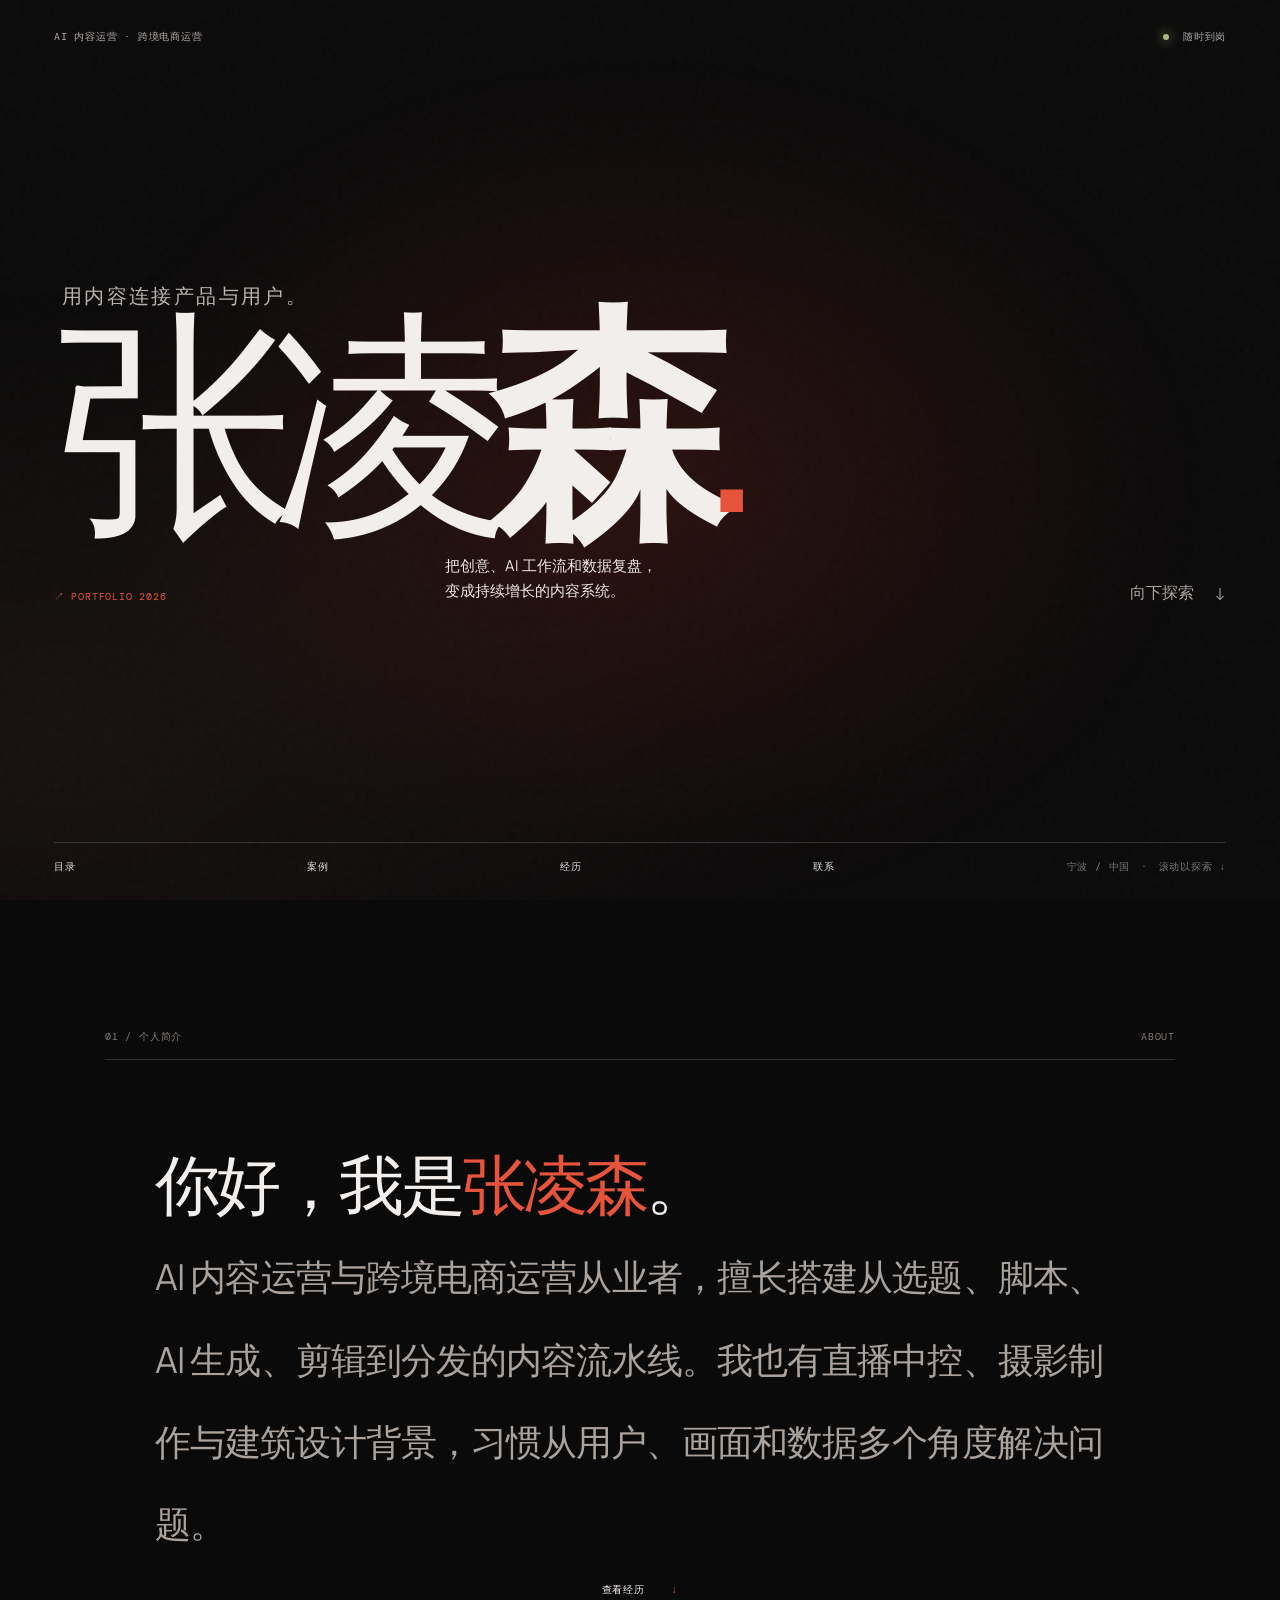
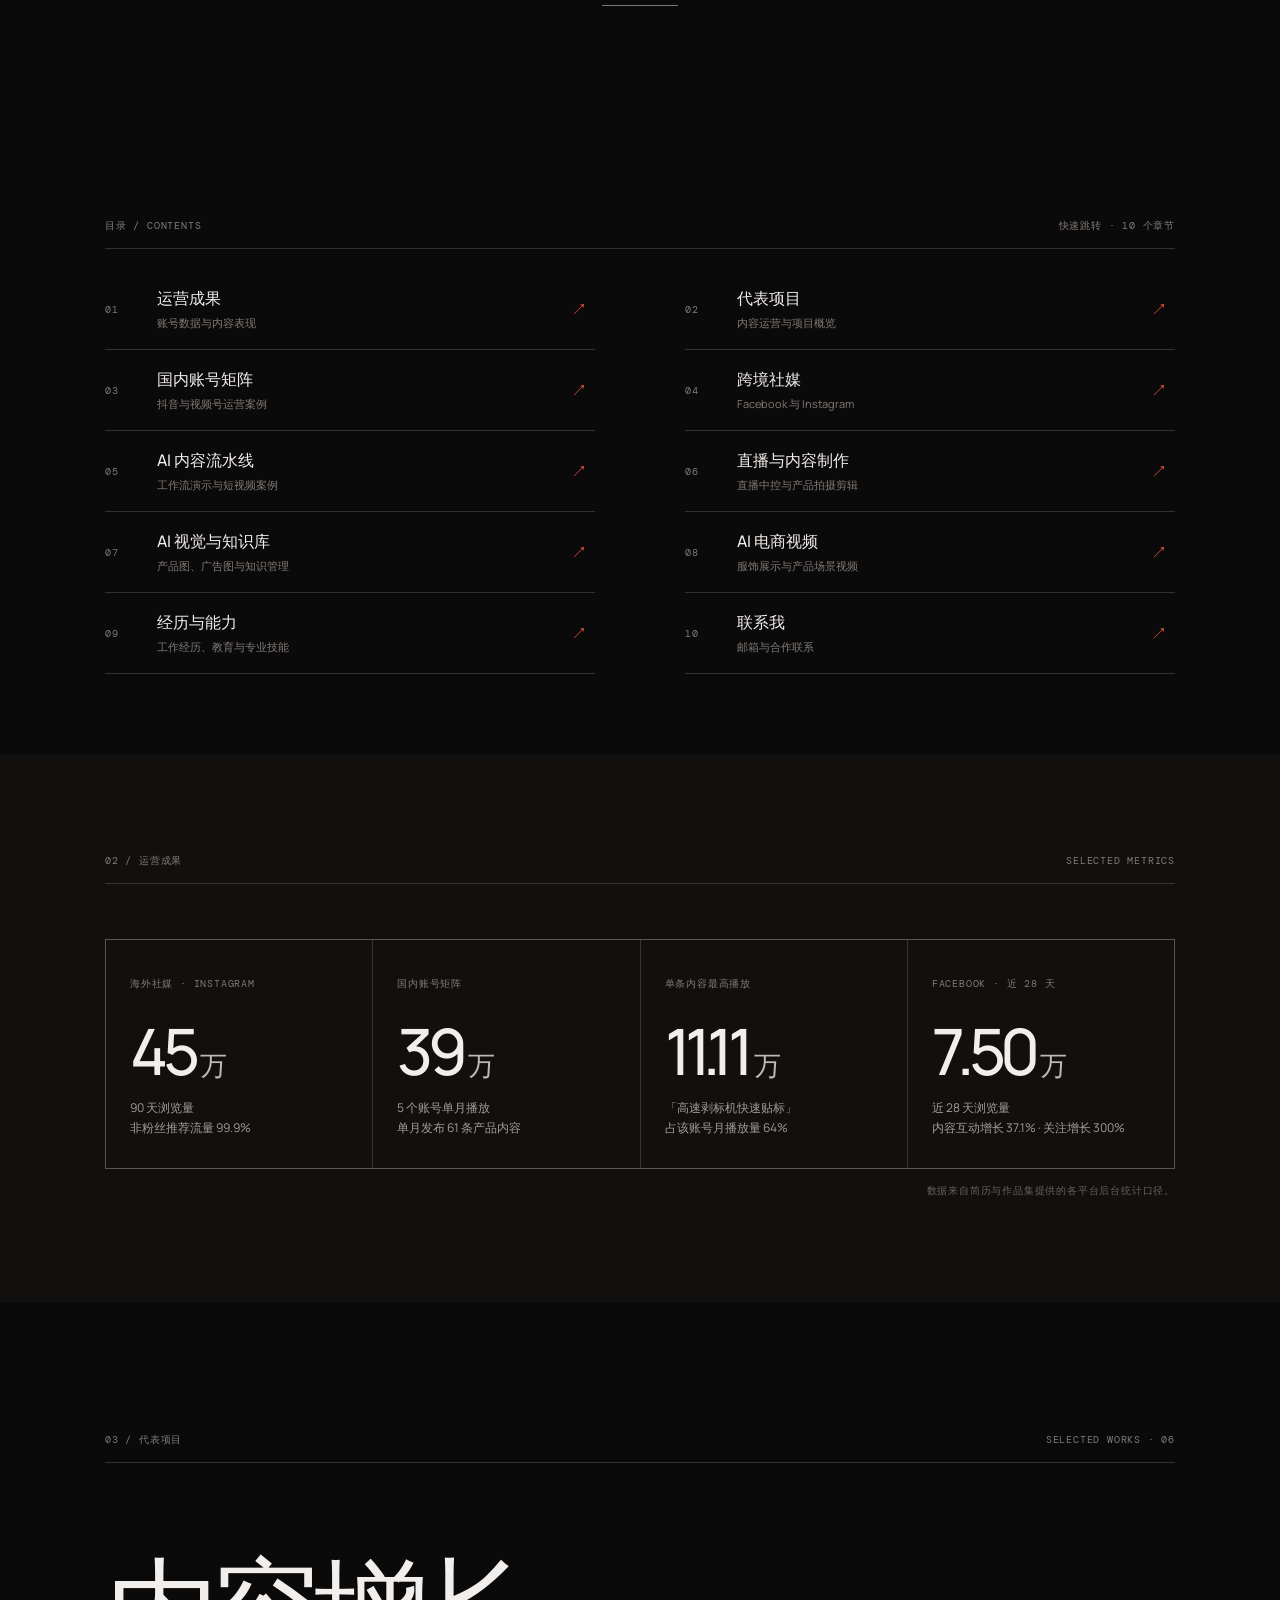
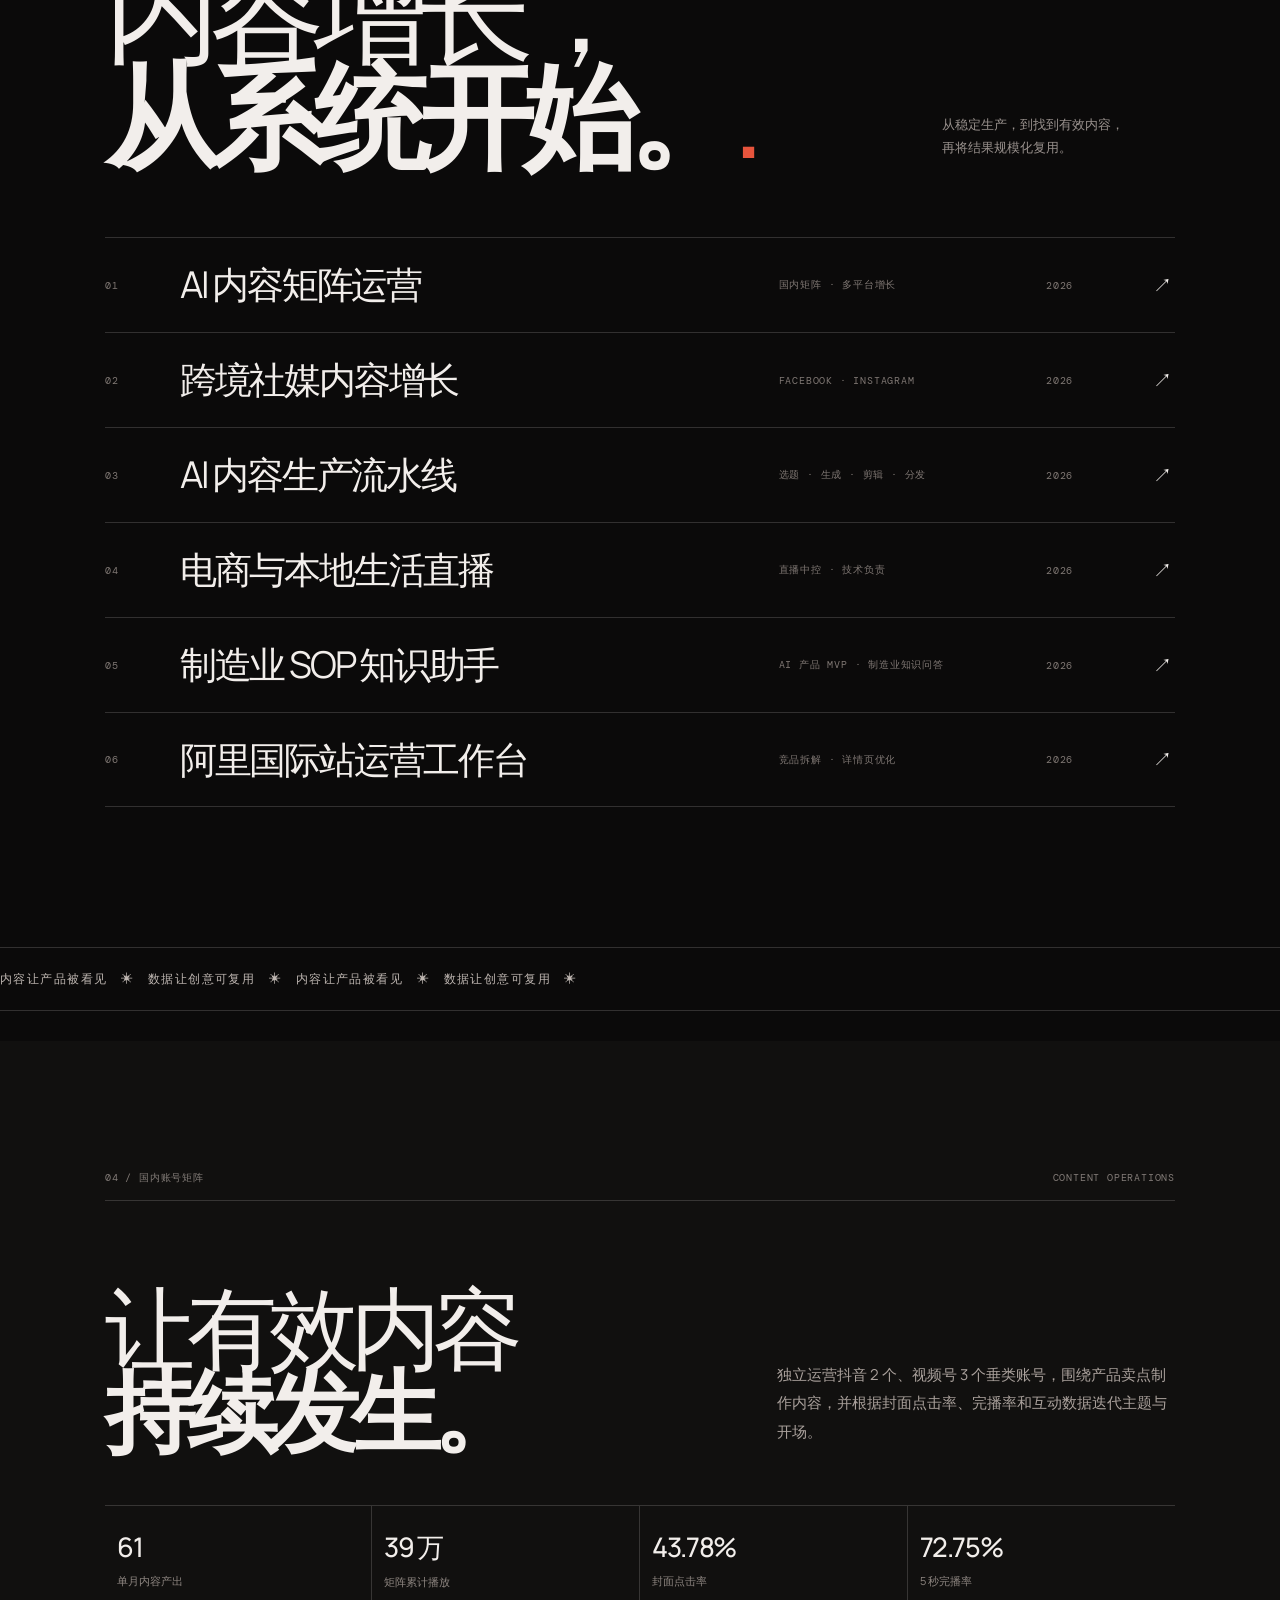
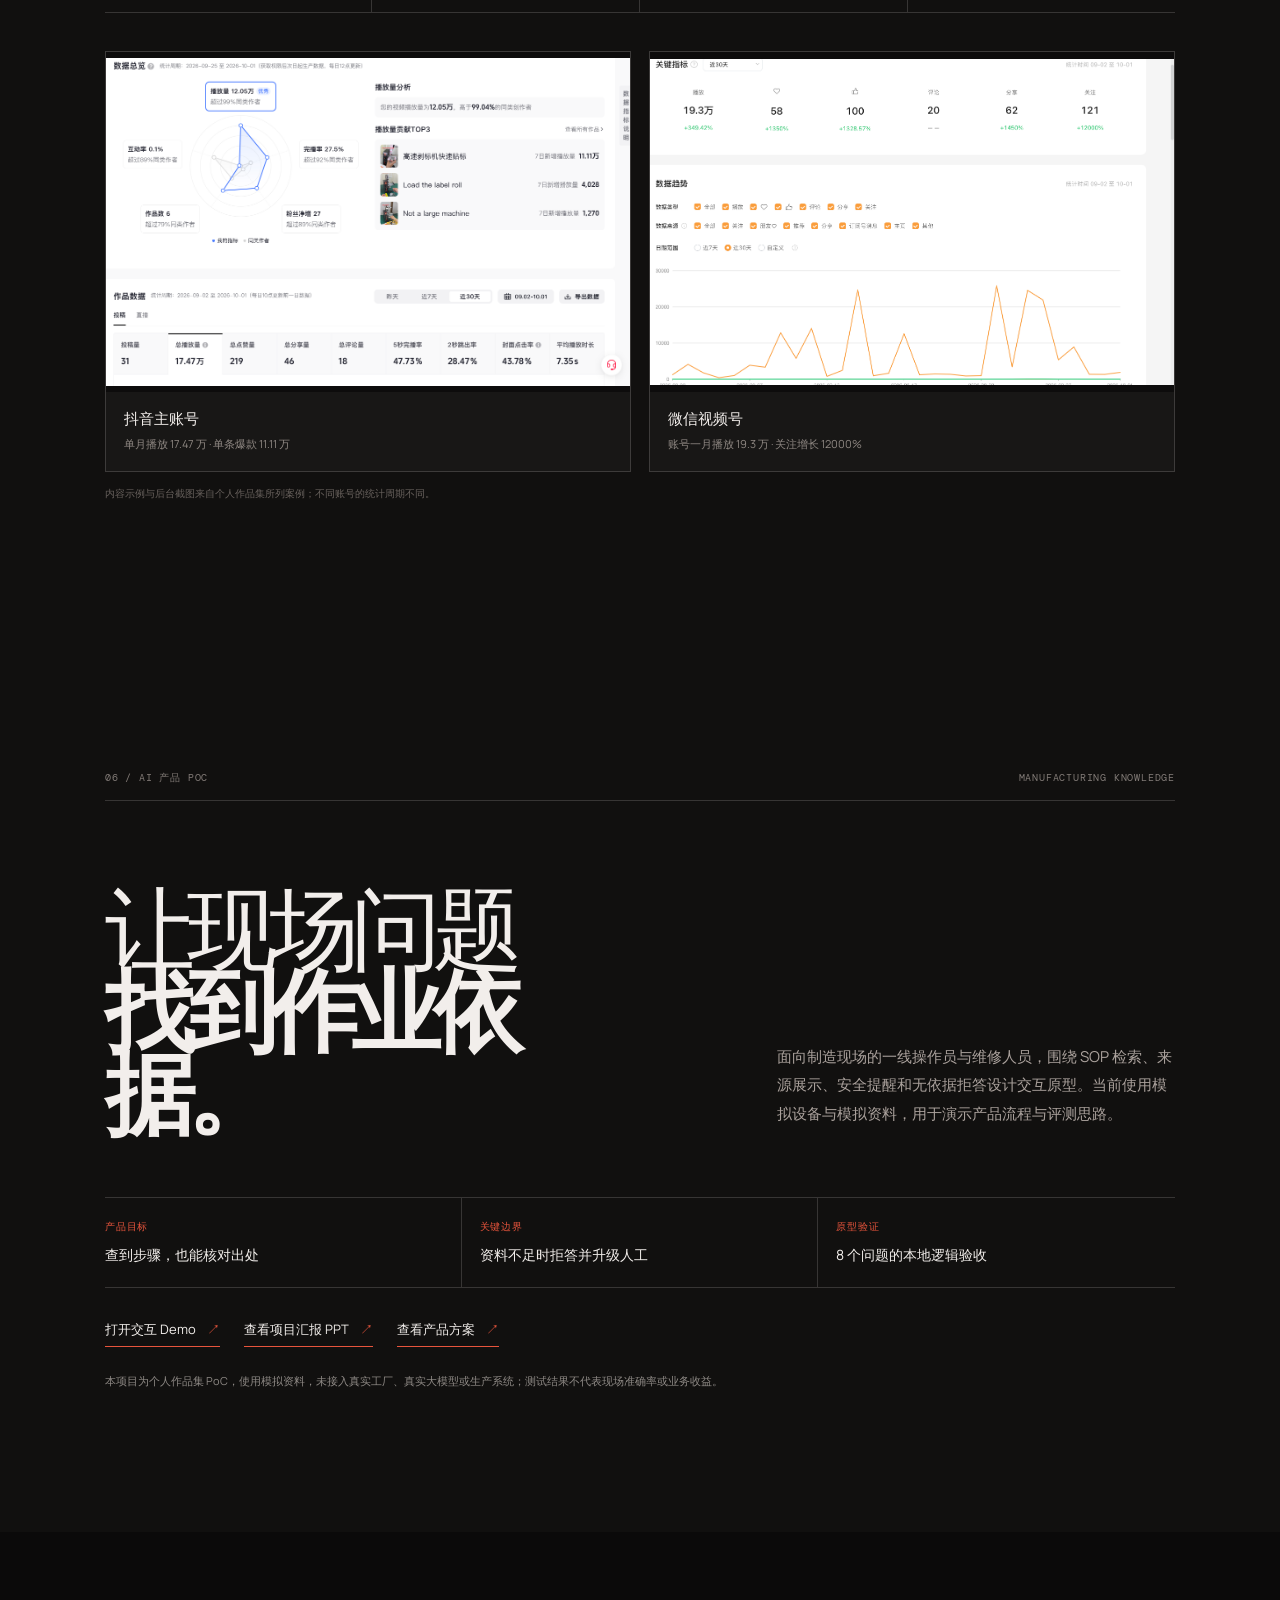
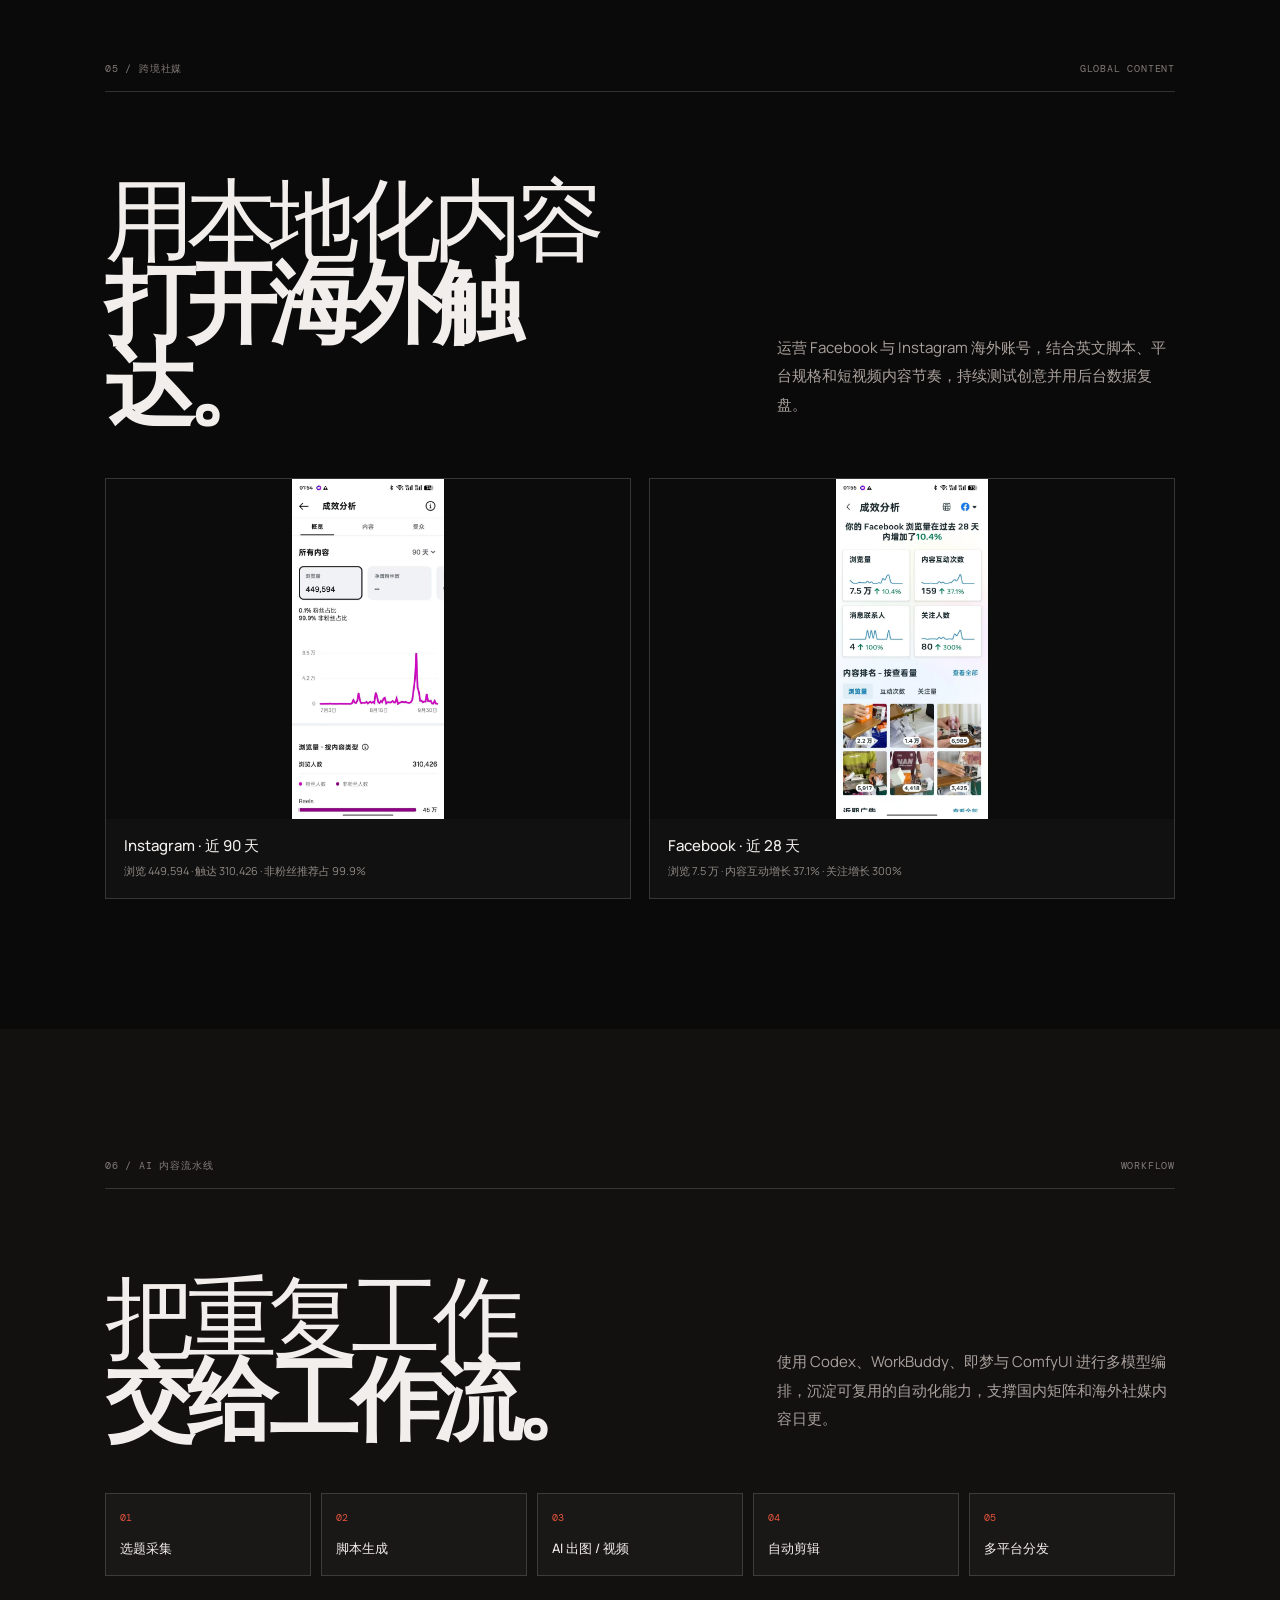
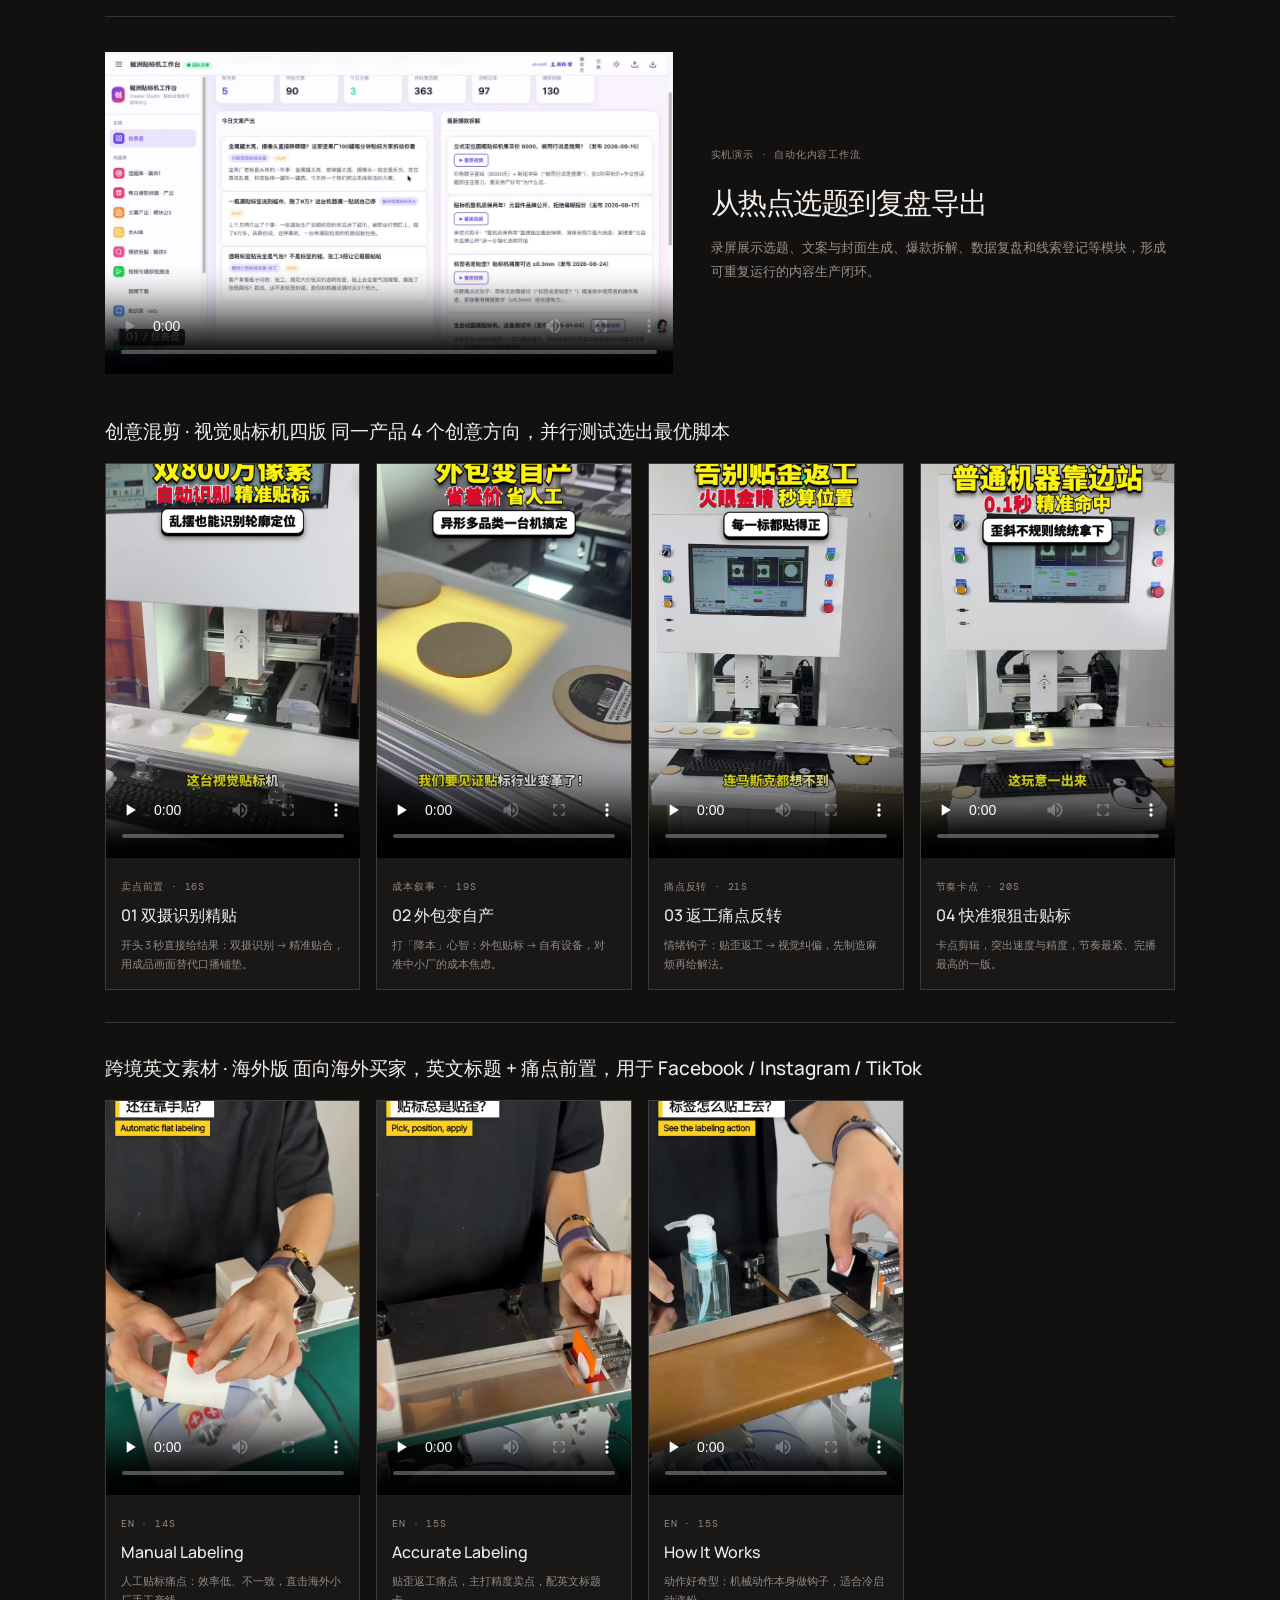
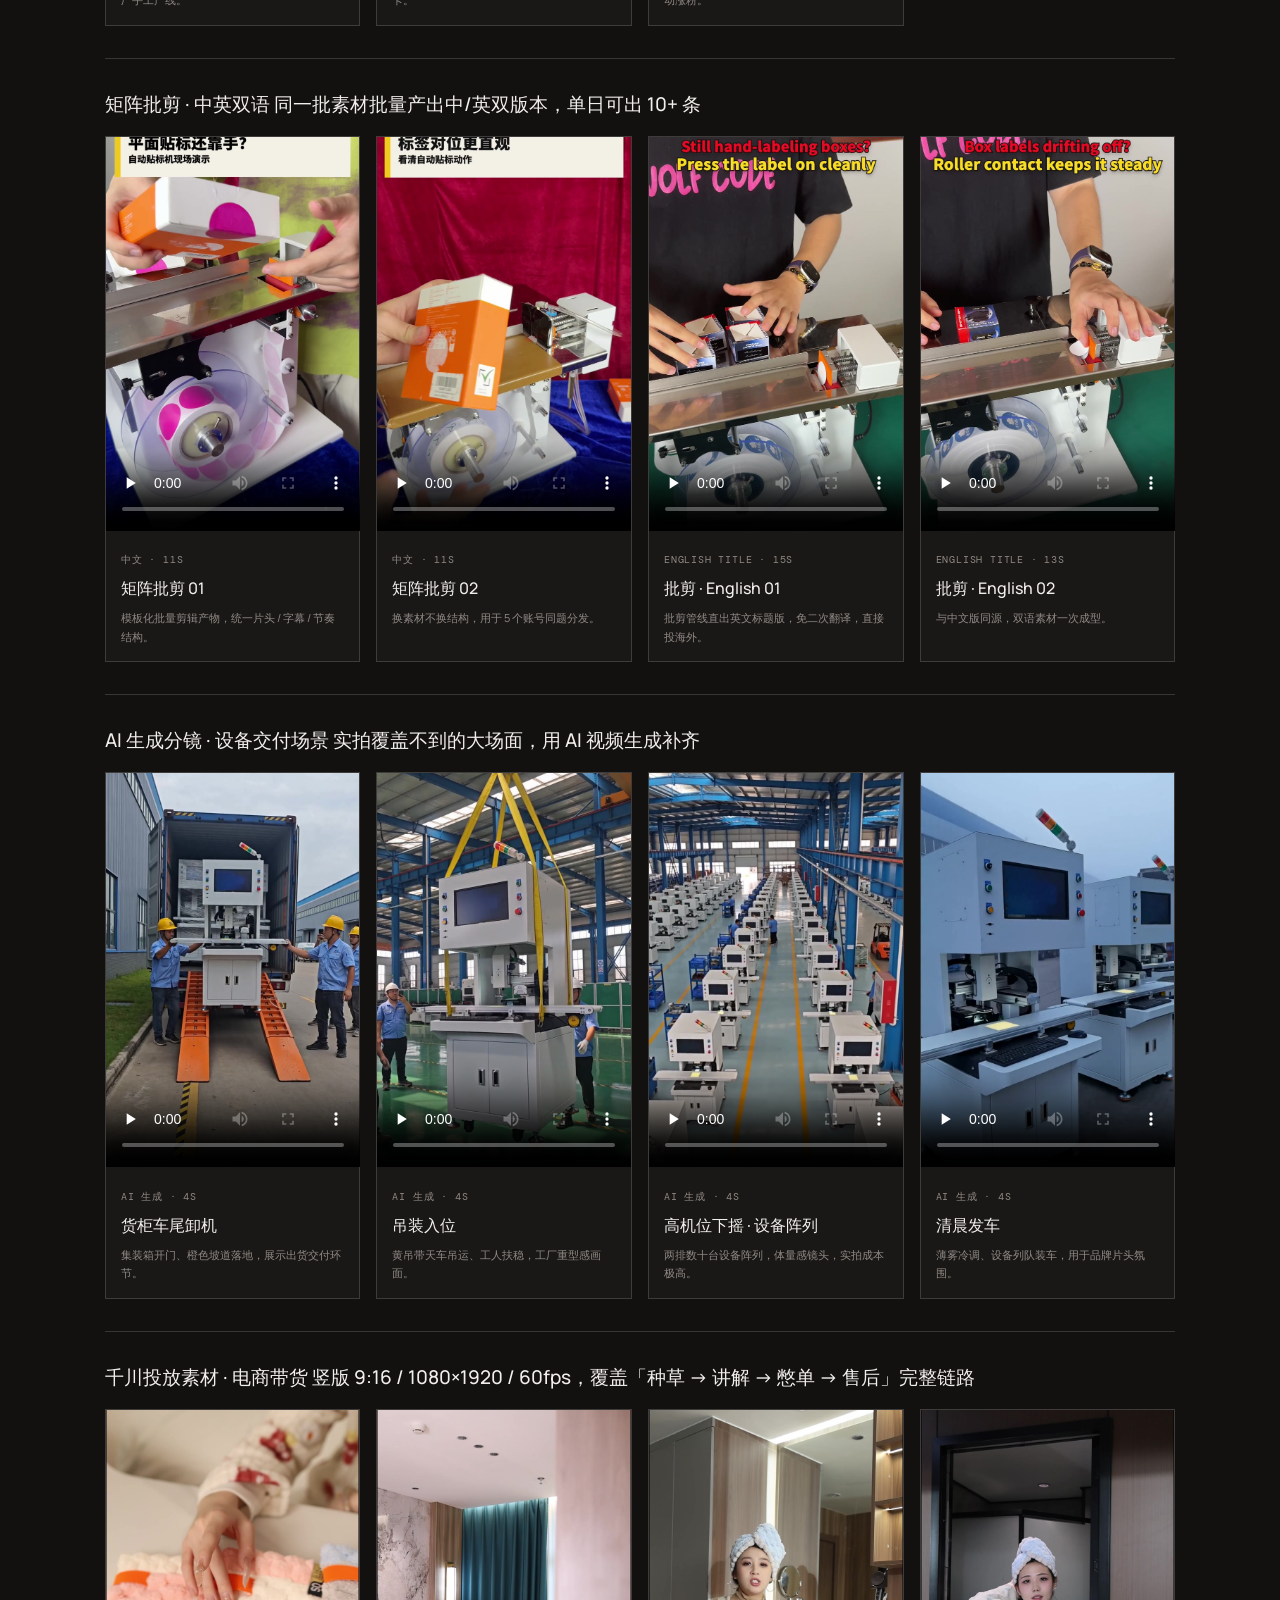
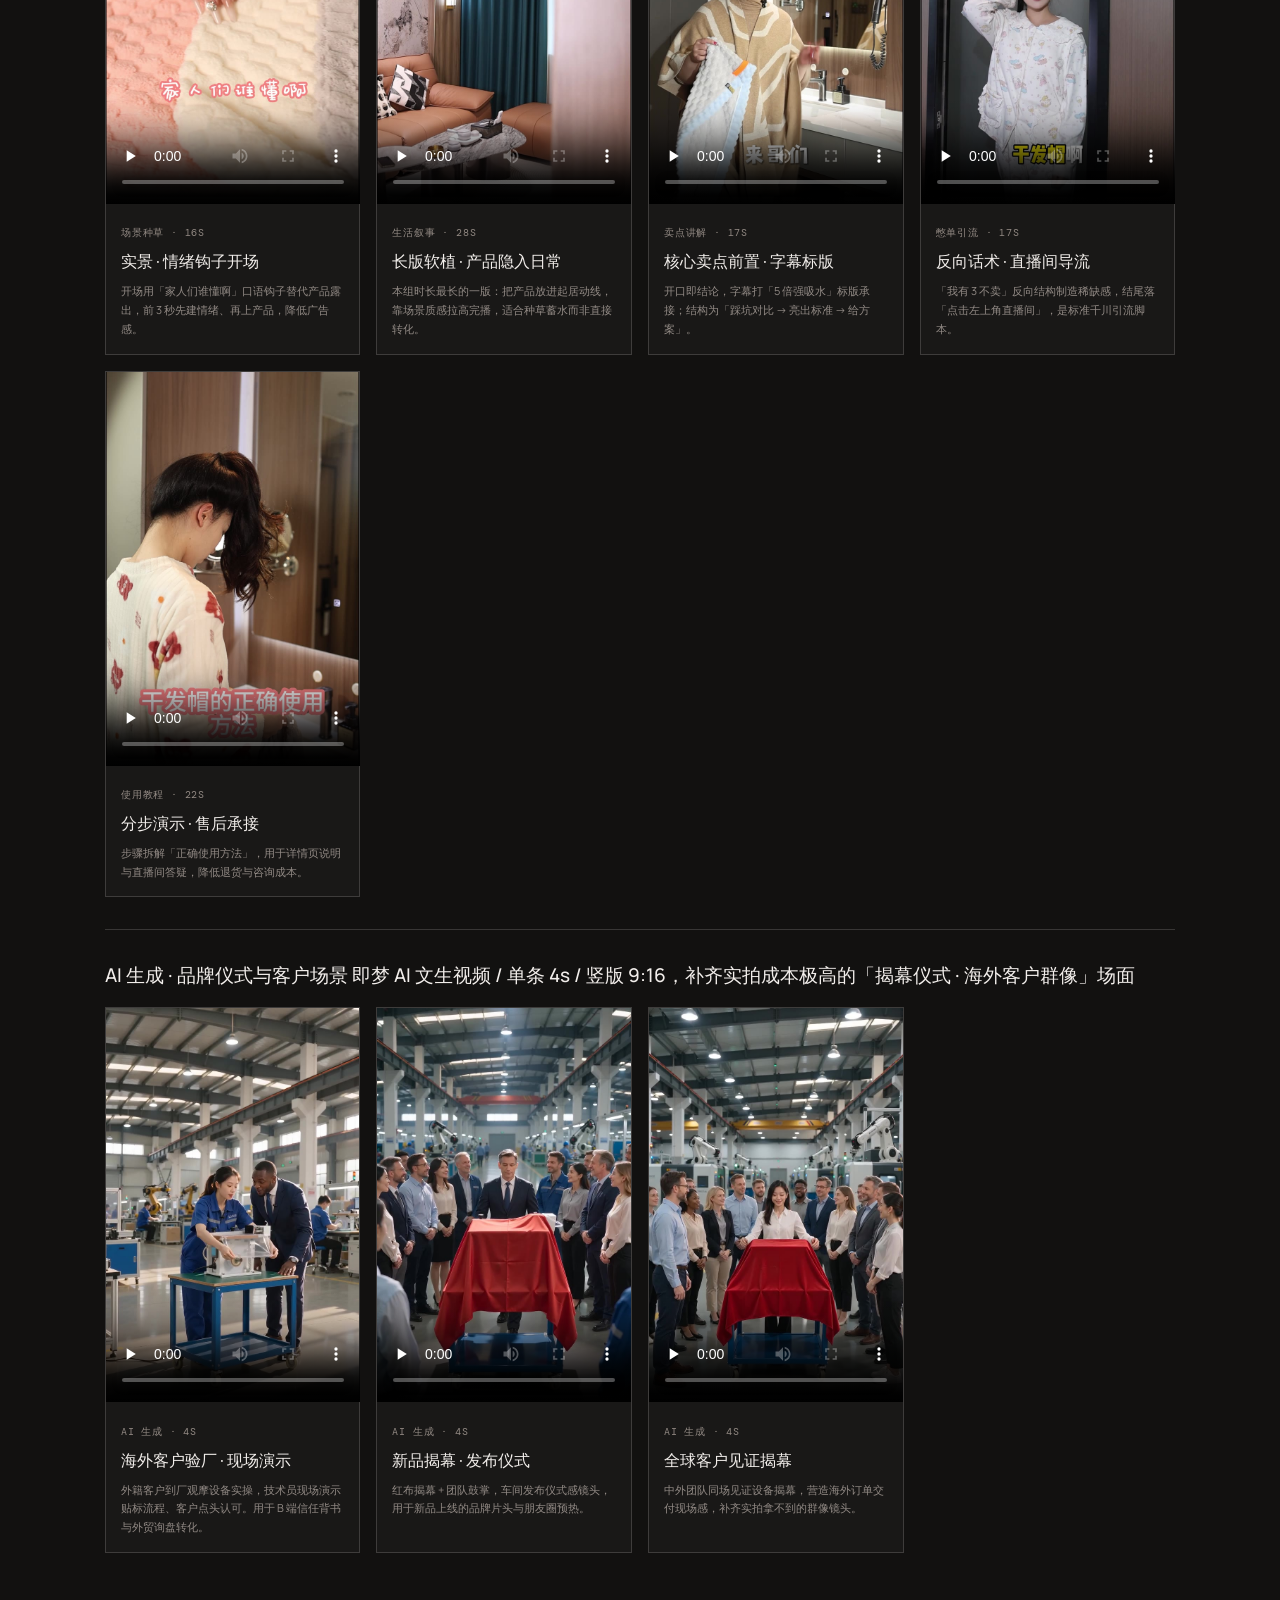
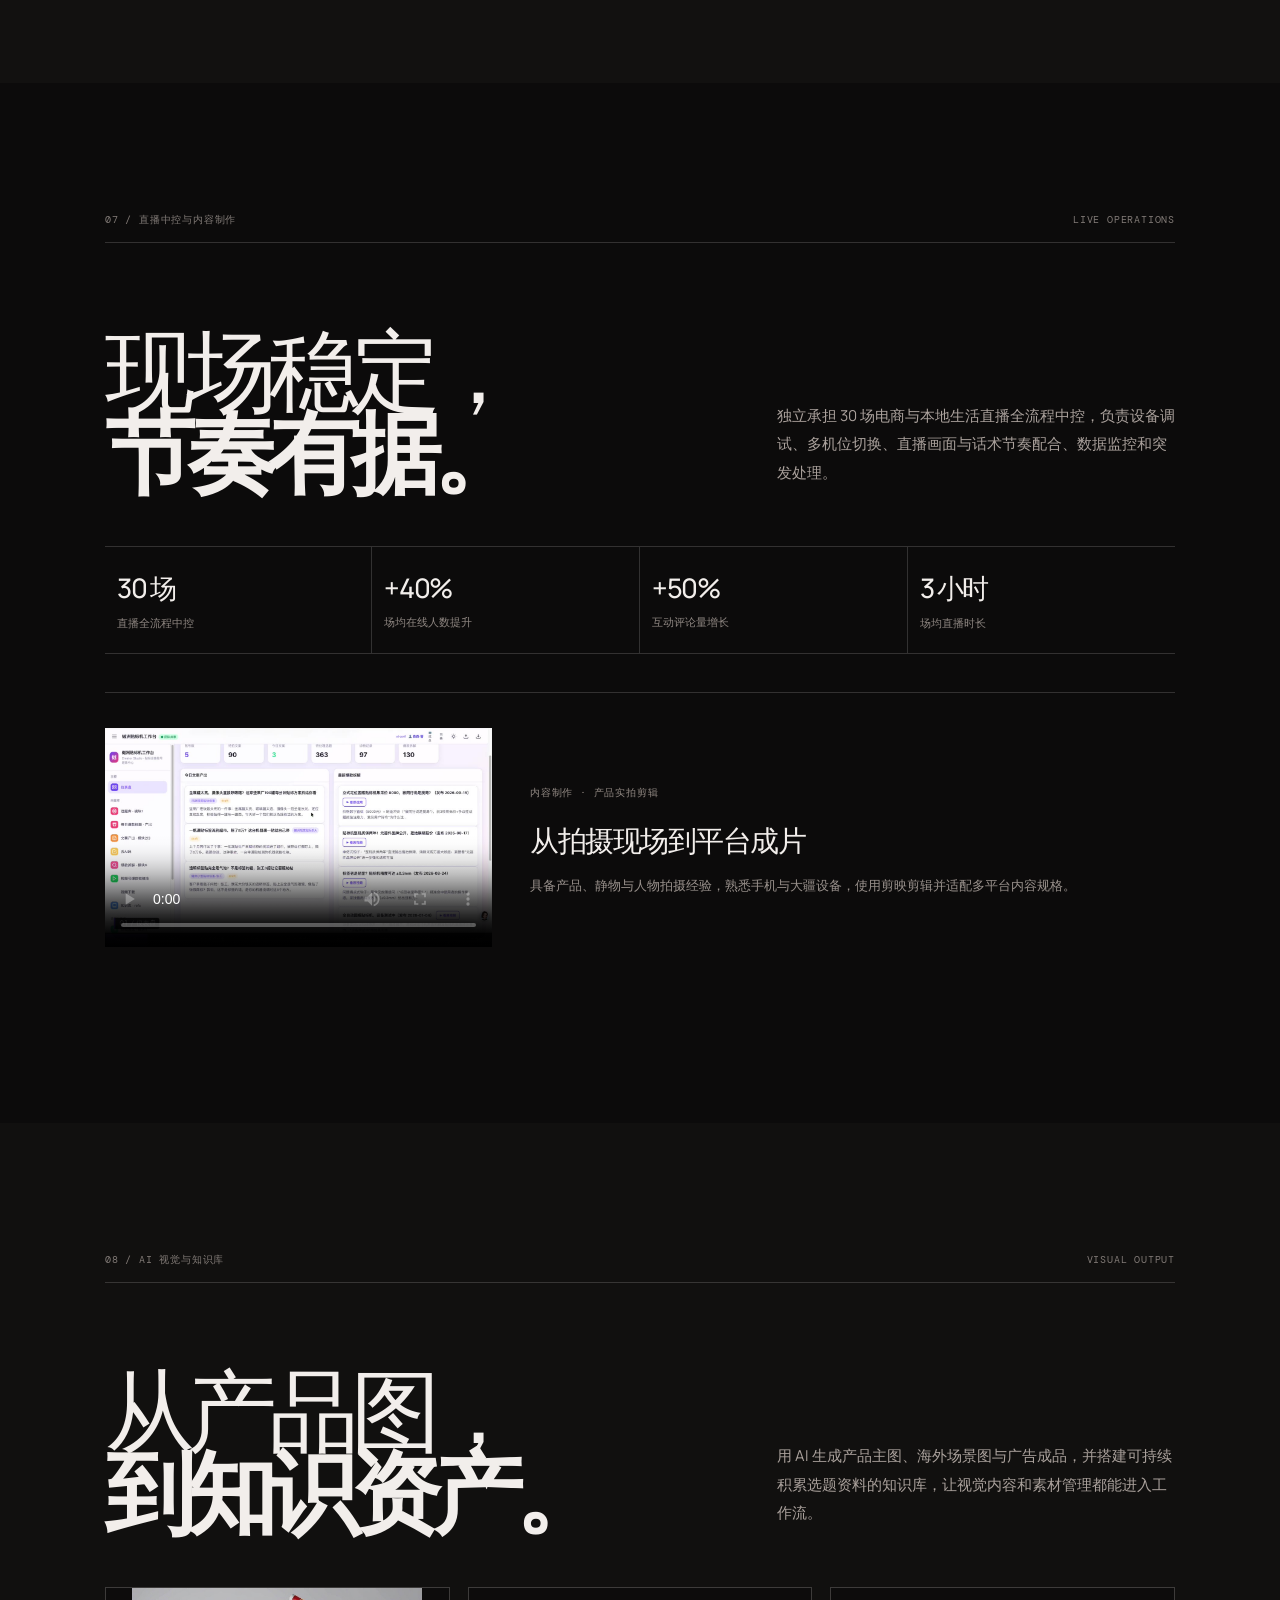
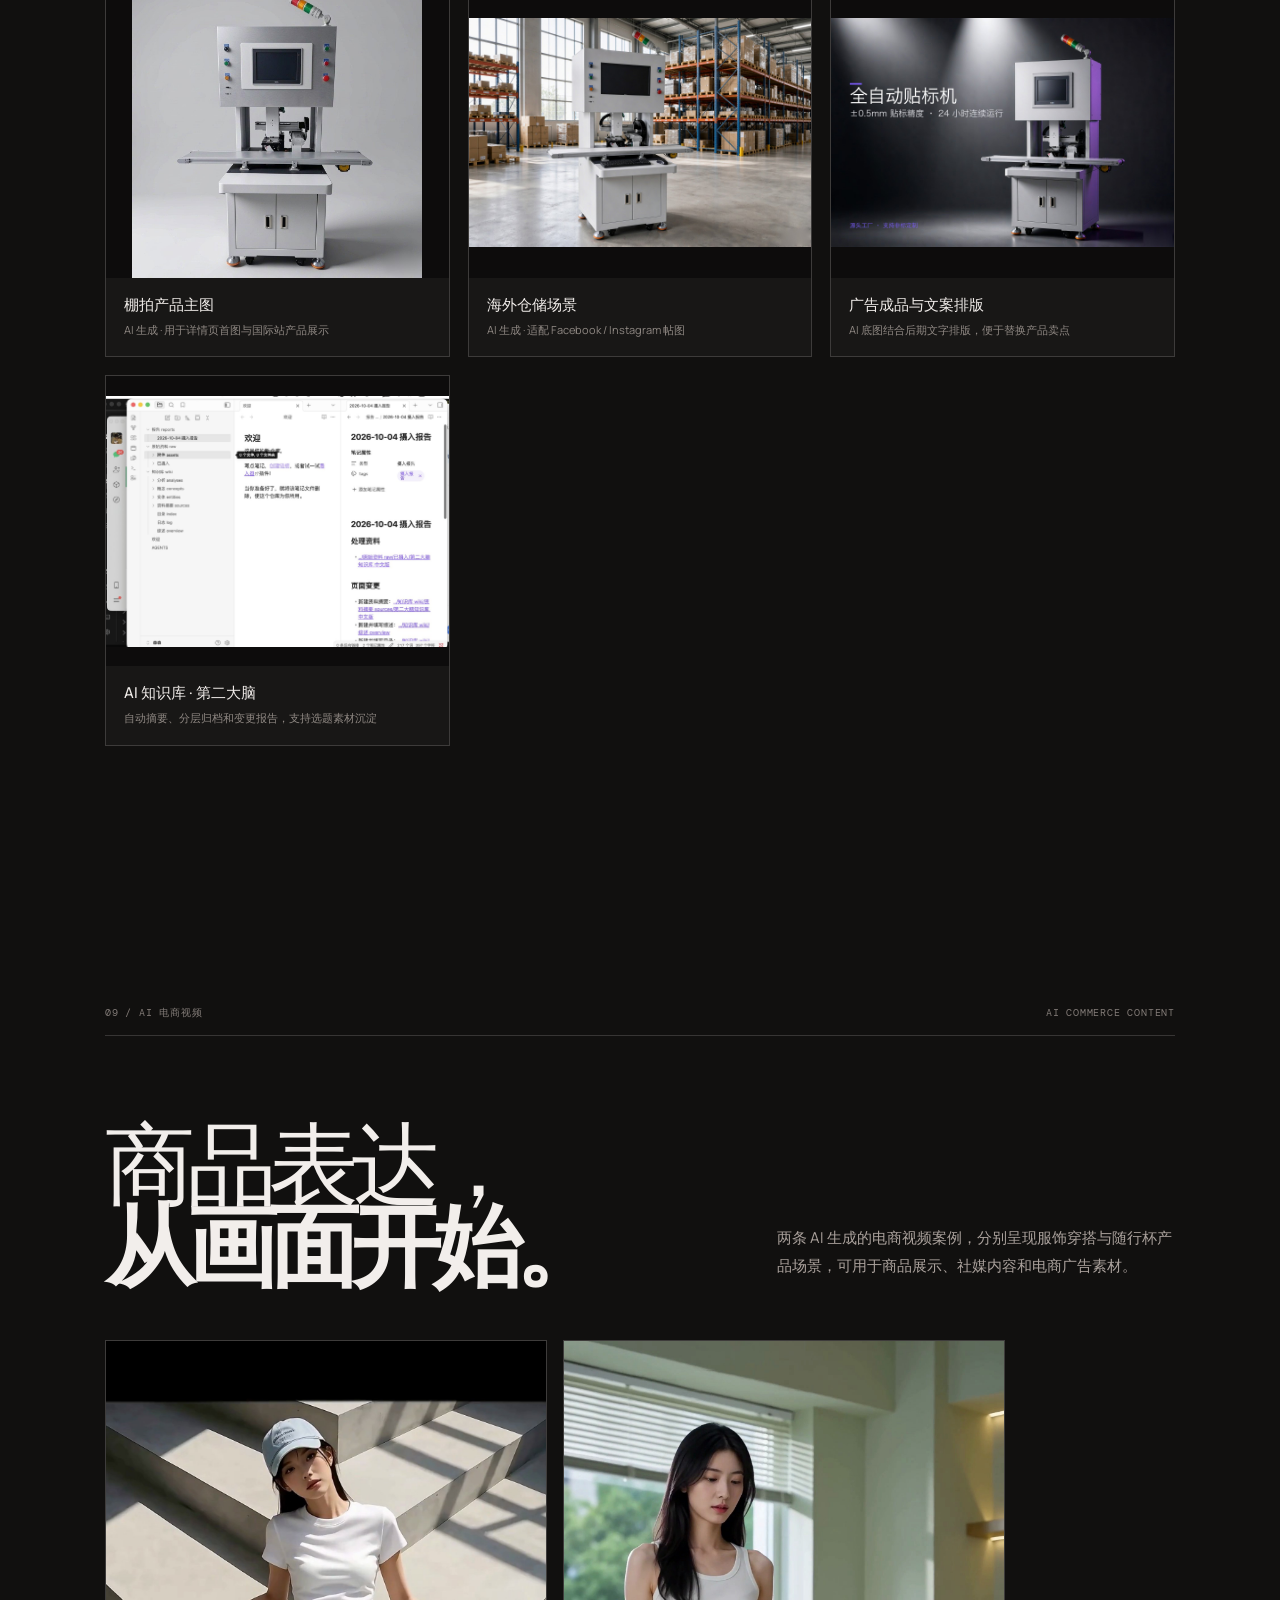
==== index.html @ 8396b456 "Add portfolio contents navigation" ====
<!doctype html>
<html lang="zh-CN">
<head>
  <meta charset="utf-8">
  <meta name="viewport" content="width=device-width, initial-scale=1">
  <meta name="theme-color" content="#0b0a0a">
  <title>张凌森 — AI 内容运营 / 跨境电商运营</title>
  <meta name="description" content="张凌森的个人作品集：AI 内容矩阵运营、跨境社媒增长、直播中控与内容自动化。">
  <script>document.documentElement.classList.add('js');</script>
  <link rel="preconnect" href="https://fonts.googleapis.com">
  <link rel="preconnect" href="https://fonts.gstatic.com" crossorigin>
  <link href="https://fonts.googleapis.com/css2?family=DM+Mono:wght@400;500&family=Manrope:wght@400;500;600;700;800&display=swap" rel="stylesheet">
  <link rel="stylesheet" href="style.css">
</head>
<body>
  <div class="loader" aria-hidden="true"><span>正在整理内容</span><b>00</b></div>
  <div class="cursor" aria-hidden="true"></div>
  <header class="hero" id="top">
    <div class="hero-glow"></div><div class="grain"></div>
    <div class="hero-top mono"><span>AI 内容运营 · 跨境电商运营</span><span class="availability"><i></i> 随时到岗</span></div>
    <div class="hero-center">
      <p class="eyebrow reveal">用内容连接产品与用户。</p>
      <h1 class="name reveal"><span>张凌</span><em>森</em><b>.</b></h1>
      <div class="hero-bottom reveal">
        <span class="version mono">↗ PORTFOLIO 2026</span>
        <p>把创意、AI 工作流和数据复盘，<br>变成持续增长的内容系统。</p>
        <a class="scroll-cue" href="#intro"><span>向下探索</span><b>↓</b></a>
      </div>
    </div>
    <nav class="dock mono"><a href="#contents">目录</a><a href="#projects">案例</a><a href="#about">经历</a><a href="#contact">联系</a><span class="dock-right">宁波 / 中国　·　滚动以探索 ↓</span></nav>
  </header>

  <main>
    <section class="intro section-pad" id="intro">
      <div class="section-label mono"><span>01 / 个人简介</span><span>ABOUT</span></div>
      <div class="intro-copy reveal"><p>你好，我是<span class="accent">张凌森</span>。</p><p>AI 内容运营与跨境电商运营从业者，擅长搭建从选题、脚本、AI 生成、剪辑到分发的内容流水线。我也有直播中控、摄影制作与建筑设计背景，习惯从用户、画面和数据多个角度解决问题。</p></div>
      <a class="text-link mono" href="#about">查看经历 <span>↓</span></a>
    </section>

    <nav class="contents section-pad" id="contents" aria-label="作品集目录">
      <div class="section-label mono"><span>目录 / CONTENTS</span><span>快速跳转 · 10 个章节</span></div>
      <div class="contents-grid">
        <a class="contents-item" href="#results"><span class="mono">01</span><strong>运营成果</strong><small>账号数据与内容表现</small><b>↗</b></a>
        <a class="contents-item" href="#projects"><span class="mono">02</span><strong>代表项目</strong><small>内容运营与项目概览</small><b>↗</b></a>
        <a class="contents-item" href="#matrix"><span class="mono">03</span><strong>国内账号矩阵</strong><small>抖音与视频号运营案例</small><b>↗</b></a>
        <a class="contents-item" href="#global"><span class="mono">04</span><strong>跨境社媒</strong><small>Facebook 与 Instagram</small><b>↗</b></a>
        <a class="contents-item" href="#pipeline"><span class="mono">05</span><strong>AI 内容流水线</strong><small>工作流演示与短视频案例</small><b>↗</b></a>
        <a class="contents-item" href="#live"><span class="mono">06</span><strong>直播与内容制作</strong><small>直播中控与产品拍摄剪辑</small><b>↗</b></a>
        <a class="contents-item" href="#visuals"><span class="mono">07</span><strong>AI 视觉与知识库</strong><small>产品图、广告图与知识管理</small><b>↗</b></a>
        <a class="contents-item" href="#ecommerce"><span class="mono">08</span><strong>AI 电商视频</strong><small>服饰展示与产品场景视频</small><b>↗</b></a>
        <a class="contents-item" href="#about"><span class="mono">09</span><strong>经历与能力</strong><small>工作经历、教育与专业技能</small><b>↗</b></a>
        <a class="contents-item" href="#contact"><span class="mono">10</span><strong>联系我</strong><small>邮箱与合作联系</small><b>↗</b></a>
      </div>
    </nav>

    <section class="numbers section-pad" id="results">
      <div class="section-label mono"><span>02 / 运营成果</span><span>SELECTED METRICS</span></div>
      <div class="stat-grid">
        <article class="stat reveal"><span class="mono">海外社媒 · Instagram</span><strong data-count="45">45<small>万</small></strong><p>90 天浏览量<br>非粉丝推荐流量 99.9%</p></article>
        <article class="stat reveal"><span class="mono">国内账号矩阵</span><strong data-count="39">39<small>万</small></strong><p>5 个账号单月播放<br>单月发布 61 条产品内容</p></article>
        <article class="stat reveal"><span class="mono">单条内容最高播放</span><strong data-count="11.11">11.11<small>万</small></strong><p>「高速剥标机快速贴标」<br>占该账号月播放量 64%</p></article>
        <article class="stat reveal"><span class="mono">Facebook · 近 28 天</span><strong data-count="7.5">7.5<small>万</small></strong><p>近 28 天浏览量<br>内容互动增长 37.1% · 关注增长 300%</p></article>
      </div>
      <p class="source-note mono">数据来自简历与作品集提供的各平台后台统计口径。</p>
    </section>

    <section class="projects section-pad" id="projects">
      <div class="section-label mono"><span>03 / 代表项目</span><span>SELECTED WORKS · 06</span></div>
      <div class="project-heading"><h2 class="reveal">内容增长，<br><em>从系统开始。</em><span class="accent">.</span></h2><p>从稳定生产，到找到有效内容，<br>再将结果规模化复用。</p></div>
      <div class="project-list">
        <a class="project-row" href="#matrix" data-image="assets/zhang/02-douyin-account2-viral.png"><span class="num mono">01</span><span class="project-title">AI 内容矩阵运营</span><span class="project-type mono">国内矩阵 · 多平台增长</span><span class="project-year mono">2026</span><span class="arrow">↗</span></a>
        <a class="project-row" href="#global" data-image="assets/zhang/07-instagram.jpg"><span class="num mono">02</span><span class="project-title">跨境社媒内容增长</span><span class="project-type mono">Facebook · Instagram</span><span class="project-year mono">2026</span><span class="arrow">↗</span></a>
        <a class="project-row" href="#pipeline" data-image="assets/zhang/video-poster.jpg"><span class="num mono">03</span><span class="project-title">AI 内容生产流水线</span><span class="project-type mono">选题 · 生成 · 剪辑 · 分发</span><span class="project-year mono">2026</span><span class="arrow">↗</span></a>
        <a class="project-row" href="#live" data-image="assets/zhang/04-shipinhao-b.png"><span class="num mono">04</span><span class="project-title">电商与本地生活直播</span><span class="project-type mono">直播中控 · 技术负责</span><span class="project-year mono">2026</span><span class="arrow">↗</span></a>
        <a class="project-row" href="sop-assistant/index.html" data-image="assets/zhang/kb-secondbrain.jpg"><span class="num mono">05</span><span class="project-title">制造业 SOP 知识助手</span><span class="project-type mono">AI 产品 MVP · 制造业知识问答</span><span class="project-year mono">2026</span><span class="arrow">↗</span></a>
        <a class="project-row" href="index_workbench.html" data-image="assets/zhang/cn1.jpg"><span class="num mono">06</span><span class="project-title">阿里国际站运营工作台</span><span class="project-type mono">竞品拆解 · 详情页优化</span><span class="project-year mono">2026</span><span class="arrow">↗</span></a>
      </div>
      <div class="preview" aria-hidden="true"><img src="assets/zhang/02-douyin-account2-viral.png" alt=""></div>
      <div class="marquee" aria-hidden="true"><div>内容让产品被看见　✳　数据让创意可复用　✳　内容让产品被看见　✳　数据让创意可复用　✳　</div></div>
    </section>

    <section class="case-section section-pad" id="matrix">
      <div class="section-label mono"><span>04 / 国内账号矩阵</span><span>CONTENT OPERATIONS</span></div>
      <div class="case-intro"><h2 class="reveal">让有效内容<br><em>持续发生。</em></h2><p>独立运营抖音 2 个、视频号 3 个垂类账号，围绕产品卖点制作内容，并根据封面点击率、完播率和互动数据迭代主题与开场。</p></div>
      <div class="metrics-strip"><div><b>61</b><span>单月内容产出</span></div><div><b>39 万</b><span>矩阵累计播放</span></div><div><b>43.78%</b><span>封面点击率</span></div><div><b>72.75%</b><span>5 秒完播率</span></div></div>
      <div class="image-grid">
        <figure class="proof-card"><img src="assets/zhang/02-douyin-account2-viral.png" alt="抖音主账号内容运营数据"><figcaption><b>抖音主账号</b><span>单月播放 17.47 万 · 单条爆款 11.11 万</span></figcaption></figure>
        <figure class="proof-card"><img src="assets/zhang/04-shipinhao-b.png" alt="微信视频号近 30 天数据"><figcaption><b>微信视频号</b><span>账号一月播放 19.3 万 · 关注增长 12000%</span></figcaption></figure>
      </div>
      <p class="small-note">内容示例与后台截图来自个人作品集所列案例；不同账号的统计周期不同。</p>
    </section>

    <section class="case-section sop-case section-pad" id="sop-case">
      <div class="section-label mono"><span>06 / AI 产品 PoC</span><span>MANUFACTURING KNOWLEDGE</span></div>
      <div class="case-intro"><h2 class="reveal">让现场问题<br><em>找到作业依据。</em></h2><p>面向制造现场的一线操作员与维修人员，围绕 SOP 检索、来源展示、安全提醒和无依据拒答设计交互原型。当前使用模拟设备与模拟资料，用于演示产品流程与评测思路。</p></div>
      <div class="sop-summary"><div><b>产品目标</b><span>查到步骤，也能核对出处</span></div><div><b>关键边界</b><span>资料不足时拒答并升级人工</span></div><div><b>原型验证</b><span>8 个问题的本地逻辑验收</span></div></div>
      <div class="sop-links"><a href="sop-assistant/index.html" target="_blank" rel="noopener">打开交互 Demo <span>↗</span></a><a href="sop-assistant/面试展示/制造业SOP知识助手_面试汇报.pptx" target="_blank" rel="noopener">查看项目汇报 PPT <span>↗</span></a><a href="sop-assistant/产品方案.md" target="_blank" rel="noopener">查看产品方案 <span>↗</span></a></div>
      <p class="small-note">本项目为个人作品集 PoC，使用模拟资料，未接入真实工厂、真实大模型或生产系统；测试结果不代表现场准确率或业务收益。</p>
    </section>

    <section class="case-section global section-pad" id="global">
      <div class="section-label mono"><span>05 / 跨境社媒</span><span>GLOBAL CONTENT</span></div>
      <div class="case-intro"><h2 class="reveal">用本地化内容<br><em>打开海外触达。</em></h2><p>运营 Facebook 与 Instagram 海外账号，结合英文脚本、平台规格和短视频内容节奏，持续测试创意并用后台数据复盘。</p></div>
      <div class="image-grid">
        <figure class="proof-card"><img src="assets/zhang/07-instagram.jpg" alt="Instagram 近 90 天运营表现"><figcaption><b>Instagram · 近 90 天</b><span>浏览 449,594 · 触达 310,426 · 非粉丝推荐占 99.9%</span></figcaption></figure>
        <figure class="proof-card"><img src="assets/zhang/06-facebook.jpg" alt="Facebook 近 28 天运营表现"><figcaption><b>Facebook · 近 28 天</b><span>浏览 7.5 万 · 内容互动增长 37.1% · 关注增长 300%</span></figcaption></figure>
      </div>
    </section>

    <section class="case-section pipeline section-pad" id="pipeline">
      <div class="section-label mono"><span>06 / AI 内容流水线</span><span>WORKFLOW</span></div>
      <div class="case-intro"><h2 class="reveal">把重复工作<br><em>交给工作流。</em></h2><p>使用 Codex、WorkBuddy、即梦与 ComfyUI 进行多模型编排，沉淀可复用的自动化能力，支撑国内矩阵和海外社媒内容日更。</p></div>
      <div class="flow"><div class="step"><span>01</span><b>选题采集</b></div><div class="step"><span>02</span><b>脚本生成</b></div><div class="step"><span>03</span><b>AI 出图 / 视频</b></div><div class="step"><span>04</span><b>自动剪辑</b></div><div class="step"><span>05</span><b>多平台分发</b></div></div>
      <div class="video-feature"><video controls preload="metadata" poster="assets/zhang/video-poster.jpg"><source src="assets/zhang/workflow-demo.mp4" type="video/mp4"></video><div><span class="mono">实机演示 · 自动化内容工作流</span><h3>从热点选题到复盘导出</h3><p>录屏展示选题、文案与封面生成、爆款拆解、数据复盘和线索登记等模块，形成可重复运行的内容生产闭环。</p></div></div>
      <div class="portfolio-work-groups"><div class="work-group"><h3>创意混剪 · 视觉贴标机四版 同一产品 4 个创意方向，并行测试选出最优脚本</h3><div class="clip-grid"><figure class="clip-card"><video controls preload="none" poster="assets/zhang/mix1.jpg"><source src="assets/zhang/mix1.mp4" type="video/mp4"></video><figcaption><span class="mono">卖点前置 · 16s</span><b>01 双摄识别精贴</b><p>开头 3 秒直接给结果：双摄识别 → 精准贴合，用成品画面替代口播铺垫。</p></figcaption></figure><figure class="clip-card"><video controls preload="none" poster="assets/zhang/mix2.jpg"><source src="assets/zhang/mix2.mp4" type="video/mp4"></video><figcaption><span class="mono">成本叙事 · 19s</span><b>02 外包变自产</b><p>打「降本」心智：外包贴标 → 自有设备，对准中小厂的成本焦虑。</p></figcaption></figure><figure class="clip-card"><video controls preload="none" poster="assets/zhang/mix3.jpg"><source src="assets/zhang/mix3.mp4" type="video/mp4"></video><figcaption><span class="mono">痛点反转 · 21s</span><b>03 返工痛点反转</b><p>情绪钩子：贴歪返工 → 视觉纠偏，先制造麻烦再给解法。</p></figcaption></figure><figure class="clip-card"><video controls preload="none" poster="assets/zhang/mix4.jpg"><source src="assets/zhang/mix4.mp4" type="video/mp4"></video><figcaption><span class="mono">节奏卡点 · 20s</span><b>04 快准狠狙击贴标</b><p>卡点剪辑，突出速度与精度，节奏最紧、完播最高的一版。</p></figcaption></figure></div></div><div class="work-group"><h3>跨境英文素材 · 海外版 面向海外买家，英文标题 + 痛点前置，用于 Facebook / Instagram / TikTok</h3><div class="clip-grid"><figure class="clip-card"><video controls preload="none" poster="assets/zhang/ex1.jpg"><source src="assets/zhang/ex1.mp4" type="video/mp4"></video><figcaption><span class="mono">EN · 14s</span><b>Manual Labeling</b><p>人工贴标痛点：效率低、不一致，直击海外小厂手工产线。</p></figcaption></figure><figure class="clip-card"><video controls preload="none" poster="assets/zhang/ex2.jpg"><source src="assets/zhang/ex2.mp4" type="video/mp4"></video><figcaption><span class="mono">EN · 15s</span><b>Accurate Labeling</b><p>贴歪返工痛点，主打精度卖点，配英文标题卡。</p></figcaption></figure><figure class="clip-card"><video controls preload="none" poster="assets/zhang/ex3.jpg"><source src="assets/zhang/ex3.mp4" type="video/mp4"></video><figcaption><span class="mono">EN · 15s</span><b>How It Works</b><p>动作好奇型：机械动作本身做钩子，适合冷启动涨粉。</p></figcaption></figure></div></div><div class="work-group"><h3>矩阵批剪 · 中英双语 同一批素材批量产出中/英双版本，单日可出 10+ 条</h3><div class="clip-grid"><figure class="clip-card"><video controls preload="none" poster="assets/zhang/cn1.jpg"><source src="assets/zhang/cn1.mp4" type="video/mp4"></video><figcaption><span class="mono">中文 · 11s</span><b>矩阵批剪 01</b><p>模板化批量剪辑产物，统一片头 / 字幕 / 节奏结构。</p></figcaption></figure><figure class="clip-card"><video controls preload="none" poster="assets/zhang/cn2.jpg"><source src="assets/zhang/cn2.mp4" type="video/mp4"></video><figcaption><span class="mono">中文 · 11s</span><b>矩阵批剪 02</b><p>换素材不换结构，用于 5 个账号同题分发。</p></figcaption></figure><figure class="clip-card"><video controls preload="none" poster="assets/zhang/en1.jpg"><source src="assets/zhang/en1.mp4" type="video/mp4"></video><figcaption><span class="mono">English Title · 15s</span><b>批剪 · English 01</b><p>批剪管线直出英文标题版，免二次翻译，直接投海外。</p></figcaption></figure><figure class="clip-card"><video controls preload="none" poster="assets/zhang/en2.jpg"><source src="assets/zhang/en2.mp4" type="video/mp4"></video><figcaption><span class="mono">English Title · 13s</span><b>批剪 · English 02</b><p>与中文版同源，双语素材一次成型。</p></figcaption></figure></div></div><div class="work-group"><h3>AI 生成分镜 · 设备交付场景 实拍覆盖不到的大场面，用 AI 视频生成补齐</h3><div class="clip-grid"><figure class="clip-card"><video controls preload="none" poster="assets/zhang/ai1.jpg"><source src="assets/zhang/ai1.mp4" type="video/mp4"></video><figcaption><span class="mono">AI 生成 · 4s</span><b>货柜车尾卸机</b><p>集装箱开门、橙色坡道落地，展示出货交付环节。</p></figcaption></figure><figure class="clip-card"><video controls preload="none" poster="assets/zhang/ai2.jpg"><source src="assets/zhang/ai2.mp4" type="video/mp4"></video><figcaption><span class="mono">AI 生成 · 4s</span><b>吊装入位</b><p>黄吊带天车吊运、工人扶稳，工厂重型感画面。</p></figcaption></figure><figure class="clip-card"><video controls preload="none" poster="assets/zhang/ai3.jpg"><source src="assets/zhang/ai3.mp4" type="video/mp4"></video><figcaption><span class="mono">AI 生成 · 4s</span><b>高机位下摇 · 设备阵列</b><p>两排数十台设备阵列，体量感镜头，实拍成本极高。</p></figcaption></figure><figure class="clip-card"><video controls preload="none" poster="assets/zhang/ai4.jpg"><source src="assets/zhang/ai4.mp4" type="video/mp4"></video><figcaption><span class="mono">AI 生成 · 4s</span><b>清晨发车</b><p>薄雾冷调、设备列队装车，用于品牌片头氛围。</p></figcaption></figure></div></div><div class="work-group"><h3>千川投放素材 · 电商带货 竖版 9:16 / 1080×1920 / 60fps，覆盖「种草 → 讲解 → 憋单 → 售后」完整链路</h3><div class="clip-grid"><figure class="clip-card"><video controls preload="none" poster="assets/zhang/qc1.jpg"><source src="assets/zhang/qc1.mp4" type="video/mp4"></video><figcaption><span class="mono">场景种草 · 16s</span><b>实景 · 情绪钩子开场</b><p>开场用「家人们谁懂啊」口语钩子替代产品露出，前 3 秒先建情绪、再上产品，降低广告感。</p></figcaption></figure><figure class="clip-card"><video controls preload="none" poster="assets/zhang/qc2.jpg"><source src="assets/zhang/qc2.mp4" type="video/mp4"></video><figcaption><span class="mono">生活叙事 · 28s</span><b>长版软植 · 产品隐入日常</b><p>本组时长最长的一版：把产品放进起居动线，靠场景质感拉高完播，适合种草蓄水而非直接转化。</p></figcaption></figure><figure class="clip-card"><video controls preload="none" poster="assets/zhang/qc3.jpg"><source src="assets/zhang/qc3.mp4" type="video/mp4"></video><figcaption><span class="mono">卖点讲解 · 17s</span><b>核心卖点前置 · 字幕标版</b><p>开口即结论，字幕打「5 倍强吸水」标版承接；结构为「踩坑对比 → 亮出标准 → 给方案」。</p></figcaption></figure><figure class="clip-card"><video controls preload="none" poster="assets/zhang/qc4.jpg"><source src="assets/zhang/qc4.mp4" type="video/mp4"></video><figcaption><span class="mono">憋单引流 · 17s</span><b>反向话术 · 直播间导流</b><p>「我有 3 不卖」反向结构制造稀缺感，结尾落「点击左上角直播间」，是标准千川引流脚本。</p></figcaption></figure><figure class="clip-card"><video controls preload="none" poster="assets/zhang/qc5.jpg"><source src="assets/zhang/qc5.mp4" type="video/mp4"></video><figcaption><span class="mono">使用教程 · 22s</span><b>分步演示 · 售后承接</b><p>步骤拆解「正确使用方法」，用于详情页说明与直播间答疑，降低退货与咨询成本。</p></figcaption></figure></div></div><div class="work-group"><h3>AI 生成 · 品牌仪式与客户场景 即梦 AI 文生视频 / 单条 4s / 竖版 9:16，补齐实拍成本极高的「揭幕仪式 · 海外客户群像」场面</h3><div class="clip-grid"><figure class="clip-card"><video controls preload="none" poster="assets/zhang/aiv1.jpg"><source src="assets/zhang/aiv1.mp4" type="video/mp4"></video><figcaption><span class="mono">AI 生成 · 4s</span><b>海外客户验厂 · 现场演示</b><p>外籍客户到厂观摩设备实操，技术员现场演示贴标流程、客户点头认可。用于 B 端信任背书与外贸询盘转化。</p></figcaption></figure><figure class="clip-card"><video controls preload="none" poster="assets/zhang/aiv2.jpg"><source src="assets/zhang/aiv2.mp4" type="video/mp4"></video><figcaption><span class="mono">AI 生成 · 4s</span><b>新品揭幕 · 发布仪式</b><p>红布揭幕 + 团队鼓掌，车间发布仪式感镜头，用于新品上线的品牌片头与朋友圈预热。</p></figcaption></figure><figure class="clip-card"><video controls preload="none" poster="assets/zhang/aiv3.jpg"><source src="assets/zhang/aiv3.mp4" type="video/mp4"></video><figcaption><span class="mono">AI 生成 · 4s</span><b>全球客户见证揭幕</b><p>中外团队同场见证设备揭幕，营造海外订单交付现场感，补齐实拍拿不到的群像镜头。</p></figcaption></figure></div></div></div>
    </section>

    <section class="case-section live section-pad" id="live">
      <div class="section-label mono"><span>07 / 直播中控与内容制作</span><span>LIVE OPERATIONS</span></div>
      <div class="case-intro"><h2 class="reveal">现场稳定，<br><em>节奏有据。</em></h2><p>独立承担 30 场电商与本地生活直播全流程中控，负责设备调试、多机位切换、直播画面与话术节奏配合、数据监控和突发处理。</p></div>
      <div class="metrics-strip"><div><b>30 场</b><span>直播全流程中控</span></div><div><b>+40%</b><span>场均在线人数提升</span></div><div><b>+50%</b><span>互动评论量增长</span></div><div><b>3 小时</b><span>场均直播时长</span></div></div>
      <div class="video-feature compact"><video controls preload="metadata" poster="assets/zhang/video-poster.jpg"><source src="assets/zhang/live-sample.mp4" type="video/mp4"></video><div><span class="mono">内容制作 · 产品实拍剪辑</span><h3>从拍摄现场到平台成片</h3><p>具备产品、静物与人物拍摄经验，熟悉手机与大疆设备，使用剪映剪辑并适配多平台内容规格。</p></div></div>
    </section>

    <section class="case-section visuals section-pad" id="visuals">
      <div class="section-label mono"><span>08 / AI 视觉与知识库</span><span>VISUAL OUTPUT</span></div>
      <div class="case-intro"><h2 class="reveal">从产品图，<br><em>到知识资产。</em></h2><p>用 AI 生成产品主图、海外场景图与广告成品，并搭建可持续积累选题资料的知识库，让视觉内容和素材管理都能进入工作流。</p></div>
      <div class="image-grid visual-grid">
        <figure class="proof-card"><img src="assets/zhang/ai-01-hero.jpg" alt="AI 生成产品棚拍主图"><figcaption><b>棚拍产品主图</b><span>AI 生成 · 用于详情页首图与国际站产品展示</span></figcaption></figure>
        <figure class="proof-card"><img src="assets/zhang/ai-02-scene.jpg" alt="AI 生成海外仓储场景"><figcaption><b>海外仓储场景</b><span>AI 生成 · 适配 Facebook / Instagram 帖图</span></figcaption></figure>
        <figure class="proof-card"><img src="assets/zhang/ai-03-banner.jpg" alt="AI 产品广告成品"><figcaption><b>广告成品与文案排版</b><span>AI 底图结合后期文字排版，便于替换产品卖点</span></figcaption></figure>
        <figure class="proof-card"><img src="assets/zhang/kb-secondbrain.jpg" alt="Obsidian AI 知识库"><figcaption><b>AI 知识库 · 第二大脑</b><span>自动摘要、分层归档和变更报告，支持选题素材沉淀</span></figcaption></figure>
      </div>
    </section>

    <section class="case-section ecommerce section-pad" id="ecommerce">
      <div class="section-label mono"><span>09 / AI 电商视频</span><span>AI COMMERCE CONTENT</span></div>
      <div class="case-intro"><h2 class="reveal">商品表达，<br><em>从画面开始。</em></h2><p>两条 AI 生成的电商视频案例，分别呈现服饰穿搭与随行杯产品场景，可用于商品展示、社媒内容和电商广告素材。</p></div>
      <div class="clip-grid ecommerce-grid">
        <figure class="clip-card"><video controls preload="metadata" poster="assets/zhang/ecommerce-fashion.jpg"><source src="assets/zhang/ecommerce-fashion.mp4" type="video/mp4"></video><figcaption><span class="mono">AI 服装视频 · 15 秒</span><b>服饰穿搭展示</b><p>以模特上身与多景别镜头呈现白 T、牛仔裤和棒球帽的搭配效果，适用于服装商品展示与社媒种草。</p></figcaption></figure>
        <figure class="clip-card"><video controls preload="metadata" poster="assets/zhang/ecommerce-product.jpg"><source src="assets/zhang/ecommerce-product.mp4" type="video/mp4"></video><figcaption><span class="mono">AI 产品视频 · 8 秒</span><b>随行杯场景广告</b><p>通过室内生活场景与手持特写呈现杯身外观和使用氛围，适用于产品短视频与电商广告素材。</p></figcaption></figure>
      </div>
    </section>

    <section class="about section-pad" id="about">
      <div class="section-label mono"><span>10 / 经历与能力</span><span>EXPERIENCE</span></div>
      <div class="about-grid"><h2 class="reveal">跨过不同领域，<br><em>保持创造力。</em></h2><p class="about-desc">内容、直播、影像与空间设计的经历，让我既能拆解传播目标，也能亲自完成从脚本到画面的落地。</p></div>
      <div class="timeline">
        <article class="timeline-item"><span class="date mono">2026.06 — 2026.09</span><div><h3>AI 内容矩阵运营</h3><p>内容运营 · AI 工作流搭建</p><ul><li>运营 5 个垂类账号，单月产出 61 条，累计播放 39 万。</li><li>搭建选题、脚本、AI 生成、自动剪辑与多平台分发流水线。</li><li>跟踪完播率与封面点击率，持续优化主题和内容开场。</li></ul></div></article>
        <article class="timeline-item"><span class="date mono">2026.01 — 2026.03</span><div><h3>电商直播 / 本地生活直播</h3><p>直播中控 · 技术负责人</p><ul><li>独立承担 30 场直播全流程中控，场均时长约 3 小时。</li><li>场均在线人数从约 120 人提升至 168 人，互动评论量增长 50%。</li></ul></div></article>
        <article class="timeline-item"><span class="date mono">2025.09 — 2025.12</span><div><h3>北京祝景工程设计咨询有限公司</h3><p>助理建筑师</p><ul><li>参与方案图纸与模型制作，负责 2 个小型项目平面深化。</li><li>提出的 3 处空间优化建议被采纳，参与 2 个商业项目施工图辅助设计。</li></ul></div></article>
        <article class="timeline-item"><span class="date mono">2021.10 — 2022.06</span><div><h3>北京逢片必交影视传媒有限公司</h3><p>摄影助理</p><ul><li>参与 5 个商业拍摄项目，负责场景规划、灯光与设备调试。</li><li>独立完成 200 余张照片的色彩校正和细节优化。</li></ul></div></article>
      </div>
      <div class="education"><span class="mono">教育背景</span><p><b>宁波大学科学技术学院</b>　建筑学 · 本科　<span>2021.09 — 2026.06</span></p><p>三等奖学金 · 建筑学本科</p></div>
      <div class="skills">
        <div class="skill"><span class="mono">01</span><div><h3>AI 工具与工作流</h3><p>Codex · WorkBuddy · 即梦 · ComfyUI · 自动剪辑 · 可复用 Skill</p></div><b>↗</b></div>
        <div class="skill"><span class="mono">02</span><div><h3>内容生产与拍摄</h3><p>选题策划 · 分镜脚本 · 产品 / 静物 / 人物拍摄 · 剪映 · 多平台适配</p></div><b>↗</b></div>
        <div class="skill"><span class="mono">03</span><div><h3>直播与数据运营</h3><p>推流软件 · 多机位切换 · 在线与转化监控 · 直播复盘 · 话术节奏优化</p></div><b>↗</b></div>
        <div class="skill"><span class="mono">04</span><div><h3>跨境电商与视觉工具</h3><p>Facebook · Instagram · TikTok 内容规格 · SketchUp · AutoCAD · Office</p></div><b>↗</b></div>
      </div>
    </section>

    <section class="contact section-pad" id="contact">
      <div class="section-label mono"><span>11 / 联系我</span><span>CONTACT</span></div>
      <p class="contact-lead reveal">期待新的机会与合作。</p><h2 class="reveal">一起做好内容<span class="accent">.</span></h2>
      <a class="email-link" href="mailto:598850719@qq.com">598850719@qq.com <span>↗</span></a>
      <div class="contact-bottom mono"><span>随时到岗 · 宁波</span></div>
    </section>
  </main>
  <footer class="footer mono"><a href="#top">张凌森 <span>© 2026</span></a><div><a href="mailto:598850719@qq.com">邮箱</a></div><a href="#top">回到顶部 ↑</a></footer>
  <script>
    window.__portfolioRelease = () => {
      document.body.classList.add('loaded');
      document.querySelectorAll('.reveal').forEach((element) => element.classList.add('visible'));
    };
    window.__portfolioFallbackTimer = setTimeout(window.__portfolioRelease, 4000);
    window.addEventListener('error', window.__portfolioRelease, { once: true });
    window.addEventListener('unhandledrejection', window.__portfolioRelease, { once: true });
  </script>
  <script src="script.js" onerror="window.__portfolioRelease()"></script>
</body>
</html>
---- style.css ----
:root{--bg:#0b0a0a;--fg:#f2eeeb;--muted:#8e8985;--red:#e7543c;--line:rgba(242,238,235,.17);--mono:'DM Mono',monospace;--sans:'Manrope','PingFang SC','Microsoft YaHei',sans-serif}*{box-sizing:border-box}html{scroll-behavior:smooth}body{margin:0;background:var(--bg);color:var(--fg);font-family:var(--sans);font-weight:400;overflow-x:hidden}a{color:inherit;text-decoration:none}.mono{font-family:var(--mono);font-size:10px;letter-spacing:.08em;text-transform:uppercase}.loader{position:fixed;z-index:20;inset:0;background:#0b0a0a;display:flex;align-items:center;justify-content:space-between;padding:32px;font:11px var(--mono);opacity:0;visibility:hidden;transform:translateY(-105%);transition:transform .9s cubic-bezier(.76,0,.24,1),opacity .2s,visibility .2s}.js .loader{opacity:1;visibility:visible;transform:translateY(0)}.loader b{font-size:24px;font-weight:400;color:var(--red)}body.loaded .loader{transform:translateY(-105%);opacity:0;visibility:hidden}.cursor{position:fixed;z-index:12;top:0;left:0;width:15px;height:15px;border-radius:50%;border:1px solid #fff;pointer-events:none;mix-blend-mode:difference;opacity:0;transform:translate(-50%,-50%);transition:width .25s,height .25s,opacity .2s}.cursor.on{opacity:1}.cursor.big{width:50px;height:50px}.hero{position:relative;height:100svh;min-height:650px;overflow:hidden;display:flex;flex-direction:column;padding:30px 4.2vw 26px}.hero-glow{position:absolute;inset:-20%;background:radial-gradient(ellipse at 50% 53%,rgba(125,35,29,.28),transparent 42%),radial-gradient(ellipse at 18% 72%,rgba(81,53,43,.18),transparent 32%);filter:blur(35px);animation:glow 9s ease-in-out infinite alternate}.grain{position:absolute;inset:0;opacity:.08;pointer-events:none;background-image:url("data:image/svg+xml,%3Csvg viewBox='0 0 180 180' xmlns='http://www.w3.org/2000/svg'%3E%3Cfilter id='n'%3E%3CfeTurbulence type='fractalNoise' baseFrequency='.9' numOctaves='3' stitchTiles='stitch'/%3E%3C/filter%3E%3Crect width='100%25' height='100%25' filter='url(%23n)' opacity='.32'/%3E%3C/svg%3E")}.hero-top,.dock{position:relative;display:flex;justify-content:space-between;align-items:center}.hero-top{color:#b4adaa}.availability{color:#aaa}.availability i{display:inline-block;width:6px;height:6px;margin-right:7px;background:#a8b881;border-radius:50%;box-shadow:0 0 12px #a8b881}.hero-center{position:relative;flex:1;display:flex;flex-direction:column;justify-content:center;max-width:1180px;width:100%;margin:auto}.eyebrow{font-size:clamp(14px,1.6vw,20px);color:#bbb4b0;margin:0 0 13px 8px;letter-spacing:.12em}.name{font-size:clamp(100px,19vw,270px);line-height:.79;letter-spacing:-.105em;font-weight:500;margin:0;white-space:nowrap}.name span{font-weight:400}.name em{font-style:normal;font-weight:800;letter-spacing:-.115em}.name b{color:var(--red);font-size:.75em}.hero-bottom{display:grid;grid-template-columns:1fr 1fr 1fr;align-items:end;margin-top:37px;color:#aaa29e}.hero-bottom p{font-size:15px;line-height:1.7;margin:0;color:#eee8e4}.version{color:var(--red)}.scroll-cue{justify-self:end;display:flex;gap:20px;align-items:center}.scroll-cue b{font-size:17px;font-weight:400;animation:down 1.3s infinite}.dock{border-top:1px solid var(--line);padding-top:17px;color:#ddd}.dock a{transition:color .2s}.dock a:hover,.footer a:hover{color:var(--red)}.dock-right{color:#777}.section-pad{padding:130px 8.2vw}.section-label{display:flex;justify-content:space-between;border-bottom:1px solid var(--line);padding-bottom:15px;color:#827b77}.intro{min-height:520px;position:relative}.intro-copy{max-width:970px;margin:82px auto 30px;font-size:clamp(29px,5.1vw,69px);line-height:1.26;letter-spacing:-.055em}.intro-copy p{margin:0}.intro-copy p+p{display:inline;font-size:.55em;line-height:1.6;color:#aaa29d;letter-spacing:-.025em}.accent{color:var(--red)}.text-link{display:block;width:max-content;margin:25px auto;border-bottom:1px solid #777;padding-bottom:8px}.text-link span{color:var(--red);margin-left:20px}.contents{padding-top:58px;padding-bottom:80px}.contents-grid{display:grid;grid-template-columns:repeat(2,minmax(0,1fr));column-gap:7vw;margin-top:20px}.contents-item{display:grid;grid-template-columns:42px 1fr 24px;grid-template-rows:auto auto;align-items:center;gap:5px 10px;padding:18px 0;border-bottom:1px solid var(--line);transition:color .2s}.contents-item>span{grid-row:1/3;color:#817a75}.contents-item strong{font-size:16px;font-weight:500}.contents-item small{grid-column:2;color:#817a75;font-size:11px}.contents-item>b{grid-column:3;grid-row:1/3;font-size:16px;font-weight:400;color:var(--red)}.contents-item:hover{color:var(--red)}
.numbers{background:#11100f;padding-top:100px;padding-bottom:105px}.stat-grid{display:grid;grid-template-columns:repeat(4,1fr);gap:1px;background:var(--line);margin-top:55px;border:1px solid var(--line)}.stat{background:#11100f;padding:30px 24px;min-height:205px}.stat>span{color:#817a75}.stat strong{display:block;font-size:clamp(38px,5vw,68px);line-height:1.1;letter-spacing:-.08em;margin:24px 0 11px;font-weight:500}.stat strong small{font-size:.42em;letter-spacing:0;color:#c0b8b3;margin-left:5px}.stat p{color:#a49c97;line-height:1.7;font-size:12px;margin:0}.source-note{text-align:right;color:#69615d;margin:15px 0 0}.projects{padding-bottom:30px;overflow:hidden}.project-heading{display:flex;justify-content:space-between;align-items:end;padding:92px 0 70px}.project-heading h2,.about-grid h2,.case-intro h2{font-size:clamp(65px,9vw,125px);line-height:.92;letter-spacing:-.09em;font-weight:500;margin:0}.project-heading h2 em,.about-grid h2 em,.case-intro h2 em{font-weight:800;font-style:normal}.project-heading p{font-size:13px;line-height:1.8;color:#99918d;margin:0 4vw 8px 0}.project-list{position:relative;z-index:2}.project-row{min-height:95px;display:grid;grid-template-columns:7% 1fr 25% 10% 22px;align-items:center;border-top:1px solid var(--line);transition:padding .4s,color .25s}.project-row:last-child{border-bottom:1px solid var(--line)}.project-row:hover{padding:0 18px;color:var(--red)}.num,.project-type,.project-year{color:#7f7773}.project-title{font-size:clamp(22px,3vw,37px);letter-spacing:-.06em}.project-type{text-transform:uppercase}.arrow{font-size:19px}.preview{position:fixed;z-index:1;top:50%;left:50%;width:min(35vw,460px);aspect-ratio:4/3;transform:translate(-50%,-50%) rotate(-5deg) scale(.75);opacity:0;pointer-events:none;overflow:hidden;transition:opacity .3s,transform .45s cubic-bezier(.2,.75,.25,1)}.preview.show{opacity:1;transform:translate(-50%,-50%) rotate(-5deg) scale(1)}.preview img{width:100%;height:100%;object-fit:cover}.marquee{margin:140px -8.2vw 0;overflow:hidden;border-top:1px solid var(--line);border-bottom:1px solid var(--line);padding:22px 0;color:#beb6b1;font-size:12px;letter-spacing:.12em;white-space:nowrap}.marquee div{width:max-content;animation:marquee 24s linear infinite}.case-section{background:#11100f}.case-intro{display:grid;grid-template-columns:1fr .7fr;gap:8vw;align-items:end;padding:85px 0 54px}.case-intro h2{font-size:clamp(50px,7vw,96px)}.case-intro>p{font-size:15px;line-height:1.9;color:#aaa19c;margin:0 0 5px;max-width:480px}.metrics-strip{display:grid;grid-template-columns:repeat(4,1fr);border-top:1px solid var(--line);border-bottom:1px solid var(--line);margin-bottom:38px}.metrics-strip div{padding:22px 12px;border-right:1px solid var(--line)}.metrics-strip div:last-child{border:0}.metrics-strip b{display:block;font-size:27px;font-weight:500;letter-spacing:-.05em}.metrics-strip span{display:block;color:#8e8681;font-size:11px;margin-top:8px}.image-grid{display:grid;grid-template-columns:repeat(2,1fr);gap:18px}.proof-card{margin:0;background:#181716;border:1px solid var(--line);overflow:hidden}.proof-card img{display:block;width:100%;height:340px;object-fit:contain;background:#0d0c0c}.proof-card figcaption{padding:16px 18px 18px}.proof-card b,.proof-card span{display:block}.proof-card b{font-size:15px;font-weight:500}.proof-card span{font-size:11px;color:#8f8883;margin-top:6px;line-height:1.6}.small-note{color:#68615d;font-size:10px;margin-top:14px}.global{background:#0b0a0a}.global .proof-card{background:#111}.pipeline{background:#121110}.flow{display:grid;grid-template-columns:repeat(5,1fr);gap:10px;margin-bottom:40px}.step{padding:17px 14px;background:#191817;border:1px solid var(--line)}.step span{display:block;color:var(--red);font:10px var(--mono);margin-bottom:12px}.step b{font-size:13px;font-weight:500}.video-feature{display:grid;grid-template-columns:1.1fr .9fr;gap:38px;align-items:center;border-top:1px solid var(--line);padding:35px 0 45px}.video-feature video{width:100%;max-height:560px;object-fit:cover;background:#070707}.video-feature>div>span{color:#938a84}.video-feature h3{font-size:29px;font-weight:500;margin:19px 0 12px;letter-spacing:-.05em}.video-feature p{color:#99918c;font-size:13px;line-height:1.8;margin:0}.clip-grid{display:grid;grid-template-columns:repeat(3,1fr);gap:16px}.clip-card{margin:0;background:#191817;border:1px solid var(--line)}.clip-card video{display:block;width:100%;aspect-ratio:9/14;object-fit:cover;background:#080808}.clip-card figcaption{padding:15px}.clip-card figcaption span{color:#938a84}.clip-card h3,.clip-card b{display:block;font-size:16px;font-weight:500;margin:9px 0}.clip-card p{font-size:11px;color:#928a85;line-height:1.7;margin:0}.live{background:#0c0b0b}.live .video-feature{grid-template-columns:.75fr 1.25fr}.live .video-feature video{max-height:510px;object-fit:cover}.about{background:#11100f}.about-grid{display:grid;grid-template-columns:1.3fr 1fr;align-items:end;padding:95px 0 80px;gap:7vw}.about-grid h2{font-size:clamp(55px,7.5vw,103px)}.about-desc{color:#aaa19c;font-size:16px;line-height:1.9;max-width:390px;margin:0 0 6px}.timeline{border-top:1px solid var(--line)}.timeline-item{display:grid;grid-template-columns:23% 1fr;gap:25px;padding:27px 0;border-bottom:1px solid var(--line)}.timeline-item .date{color:#817a75;padding-top:5px}.timeline-item h3{font-size:18px;font-weight:500;margin:0 0 5px}.timeline-item p{font-size:12px;color:#a49b96;margin:0 0 10px}.timeline-item ul{margin:0;padding-left:17px;color:#8e8681;font-size:12px;line-height:1.9}.education{margin:35px 0 45px;padding:23px 0;border-top:1px solid var(--line);border-bottom:1px solid var(--line)}.education>span{color:#8e8681}.education p{font-size:13px;color:#aaa19c;margin:13px 0 0}.education b{font-weight:500;color:var(--fg)}.education p span{color:#776f6a}.skills{border-top:1px solid var(--line)}.skill{display:grid;grid-template-columns:8% 1fr 20px;align-items:center;padding:25px 0;border-bottom:1px solid var(--line)}.skill>span{color:#716b67}.skill h3{font-weight:500;font-size:18px;margin:0 0 7px}.skill p{font-size:11px;line-height:1.7;color:#87807b;margin:0}.skill>b{font-weight:400;color:var(--red)}.contact{min-height:690px;display:flex;flex-direction:column;justify-content:center}.contact .section-label{width:100%;margin-bottom:auto}.contact-lead{font-size:17px;color:#9d9691;margin:75px 0 0}.contact h2{font-size:clamp(55px,10vw,132px);letter-spacing:-.085em;line-height:.95;font-weight:500;margin:14px 0 36px}.email-link{width:max-content;font-size:clamp(17px,2vw,25px);border-bottom:1px solid #777;padding-bottom:10px}.email-link span{color:var(--red);margin-left:20px}.contact-bottom{display:flex;justify-content:space-between;margin-top:auto;padding-top:90px;color:#7e7772}.contact-bottom a:hover{color:var(--red)}.footer{border-top:1px solid var(--line);padding:24px 8.2vw;display:flex;justify-content:space-between;color:#aaa19c}.footer span{color:#655f5b;margin-left:8px}.footer div{display:flex;gap:25px}.js .reveal{opacity:1;transform:none}.js .reveal{opacity:0;transform:translateY(35px);transition:opacity .9s,transform .9s cubic-bezier(.2,.7,.2,1)}.js .reveal.visible{opacity:1;transform:translateY(0)}
@keyframes glow{to{transform:translate(4%,-5%) scale(1.1);opacity:.7}}@keyframes down{50%{transform:translateY(6px)}}@keyframes marquee{to{transform:translateX(-50%)}}
.work-group{padding-top:32px;margin-top:32px;border-top:1px solid var(--line)}.work-group:first-child{padding-top:0;margin-top:0;border:0}.work-group>h3{font-size:19px;font-weight:500;margin:0 0 18px}.work-group>h3 span{display:block;margin-top:7px;color:#817a75;font-size:11px;font-weight:400}.portfolio-work-groups .clip-grid{grid-template-columns:repeat(4,1fr)}.account-grid,.visual-grid{grid-template-columns:repeat(3,1fr)}.visual-grid .proof-card img{height:290px}
.work-group .clip-grid{grid-template-columns:repeat(4,1fr)}
.ecommerce-grid{grid-template-columns:repeat(2,minmax(0,1fr));max-width:900px}
@media(max-width:800px){.contents{padding-top:35px;padding-bottom:55px}.contents-grid{column-gap:24px}.contents-item{grid-template-columns:30px 1fr 18px}.contents-item strong{font-size:14px}.contents-item small{font-size:9px}.portfolio-work-groups .clip-grid{grid-template-columns:repeat(2,1fr)}.account-grid,.visual-grid{grid-template-columns:repeat(2,1fr)}.section-pad{padding:95px 6vw}.hero{padding:22px 6vw 20px;min-height:620px}.hero-top{font-size:8px}.hero-center{justify-content:center}.name{font-size:19vw;letter-spacing:-.11em}.eyebrow{font-size:13px}.hero-bottom{grid-template-columns:1fr auto;row-gap:20px;margin-top:28px}.hero-bottom p{grid-column:1;grid-row:2;font-size:13px}.version{grid-column:1;grid-row:1}.scroll-cue{grid-column:2;grid-row:2}.dock{font-size:9px}.dock-right{display:none}.intro{min-height:0}.intro-copy{margin:65px 0 25px;font-size:36px}.intro-copy p+p{font-size:19px}.stat-grid{grid-template-columns:repeat(2,1fr);margin-top:35px}.stat{min-height:180px;padding:22px 16px}.stat strong{font-size:48px}.project-heading{padding:65px 0 40px;display:block}.project-heading h2{font-size:15vw}.project-heading p{margin:25px 0 0}.project-row{grid-template-columns:10% 1fr 20px;min-height:79px}.project-title{font-size:20px}.project-type,.project-year{display:none}.arrow{justify-self:end}.preview{width:66vw}.marquee{margin:90px -6vw 0}.case-intro{display:block;padding:65px 0 35px}.case-intro h2{font-size:13vw}.case-intro>p{margin-top:27px;font-size:14px}.metrics-strip{grid-template-columns:repeat(2,1fr)}.metrics-strip div:nth-child(2){border-right:0}.metrics-strip div{border-bottom:1px solid var(--line)}.metrics-strip div:nth-child(3),.metrics-strip div:nth-child(4){border-bottom:0}.image-grid{gap:10px}.proof-card img{height:240px}.proof-card figcaption{padding:12px}.proof-card span{font-size:10px}.flow{grid-template-columns:repeat(2,1fr)}.step:last-child{grid-column:span 2}.video-feature,.live .video-feature{grid-template-columns:1fr;gap:20px}.video-feature video{max-height:480px}.video-feature h3{font-size:24px}.clip-grid{grid-template-columns:repeat(2,1fr)}.about-grid{display:block;padding:65px 0 50px}.about-grid h2{font-size:12vw}.about-desc{margin-top:30px;font-size:14px}.timeline-item{grid-template-columns:1fr;gap:12px}.timeline-item .date{font-size:9px}.skill{grid-template-columns:12% 1fr 20px;padding:22px 0}.skill h3{font-size:16px}.skill p{font-size:10px}.contact{min-height:620px}.contact h2{font-size:13vw}.contact-lead{margin-top:80px}.contact-bottom{font-size:8px;gap:15px}.footer{padding:22px 6vw;flex-wrap:wrap;gap:18px}.footer div{order:3;width:100%;justify-content:space-between}.cursor{display:none}}
@media(max-width:480px){.contents-grid{grid-template-columns:1fr}.contents-item{padding:14px 0}.image-grid{grid-template-columns:1fr}.proof-card img{height:auto;max-height:320px}.clip-grid{grid-template-columns:1fr 1fr}.stat{padding:18px 12px}.stat strong{font-size:40px}.stat p{font-size:10px}.contact-bottom{flex-direction:column}.hero-top{letter-spacing:0}.availability{font-size:8px}}
.sop-summary{display:grid;grid-template-columns:repeat(3,1fr);border-top:1px solid var(--line);border-bottom:1px solid var(--line);margin:10px 0 32px}.sop-summary>div{padding:22px 18px;border-right:1px solid var(--line)}.sop-summary>div:first-child{padding-left:0}.sop-summary>div:last-child{border-right:0}.sop-summary b,.sop-summary span{display:block}.sop-summary b{font:10px var(--mono);letter-spacing:.08em;color:var(--red);margin-bottom:11px}.sop-summary span{font-size:14px;color:var(--fg)}.sop-links{display:flex;gap:24px;flex-wrap:wrap;margin:24px 0}.sop-links a{font-size:13px;border-bottom:1px solid var(--red);padding:0 0 7px}.sop-links a span{color:var(--red);margin-left:8px}.sop-case .small-note{max-width:850px;color:var(--muted);font-size:11px;line-height:1.8}@media(max-width:800px){.sop-summary{grid-template-columns:1fr}.sop-summary>div{border-right:0;border-bottom:1px solid var(--line);padding:16px 0}.sop-summary>div:last-child{border-bottom:0}.sop-links{flex-direction:column;gap:15px}}
@media(prefers-reduced-motion:reduce){*,*::before,*::after{scroll-behavior:auto!important;animation-duration:.01ms!important;animation-iteration-count:1!important;transition-duration:.01ms!important}}
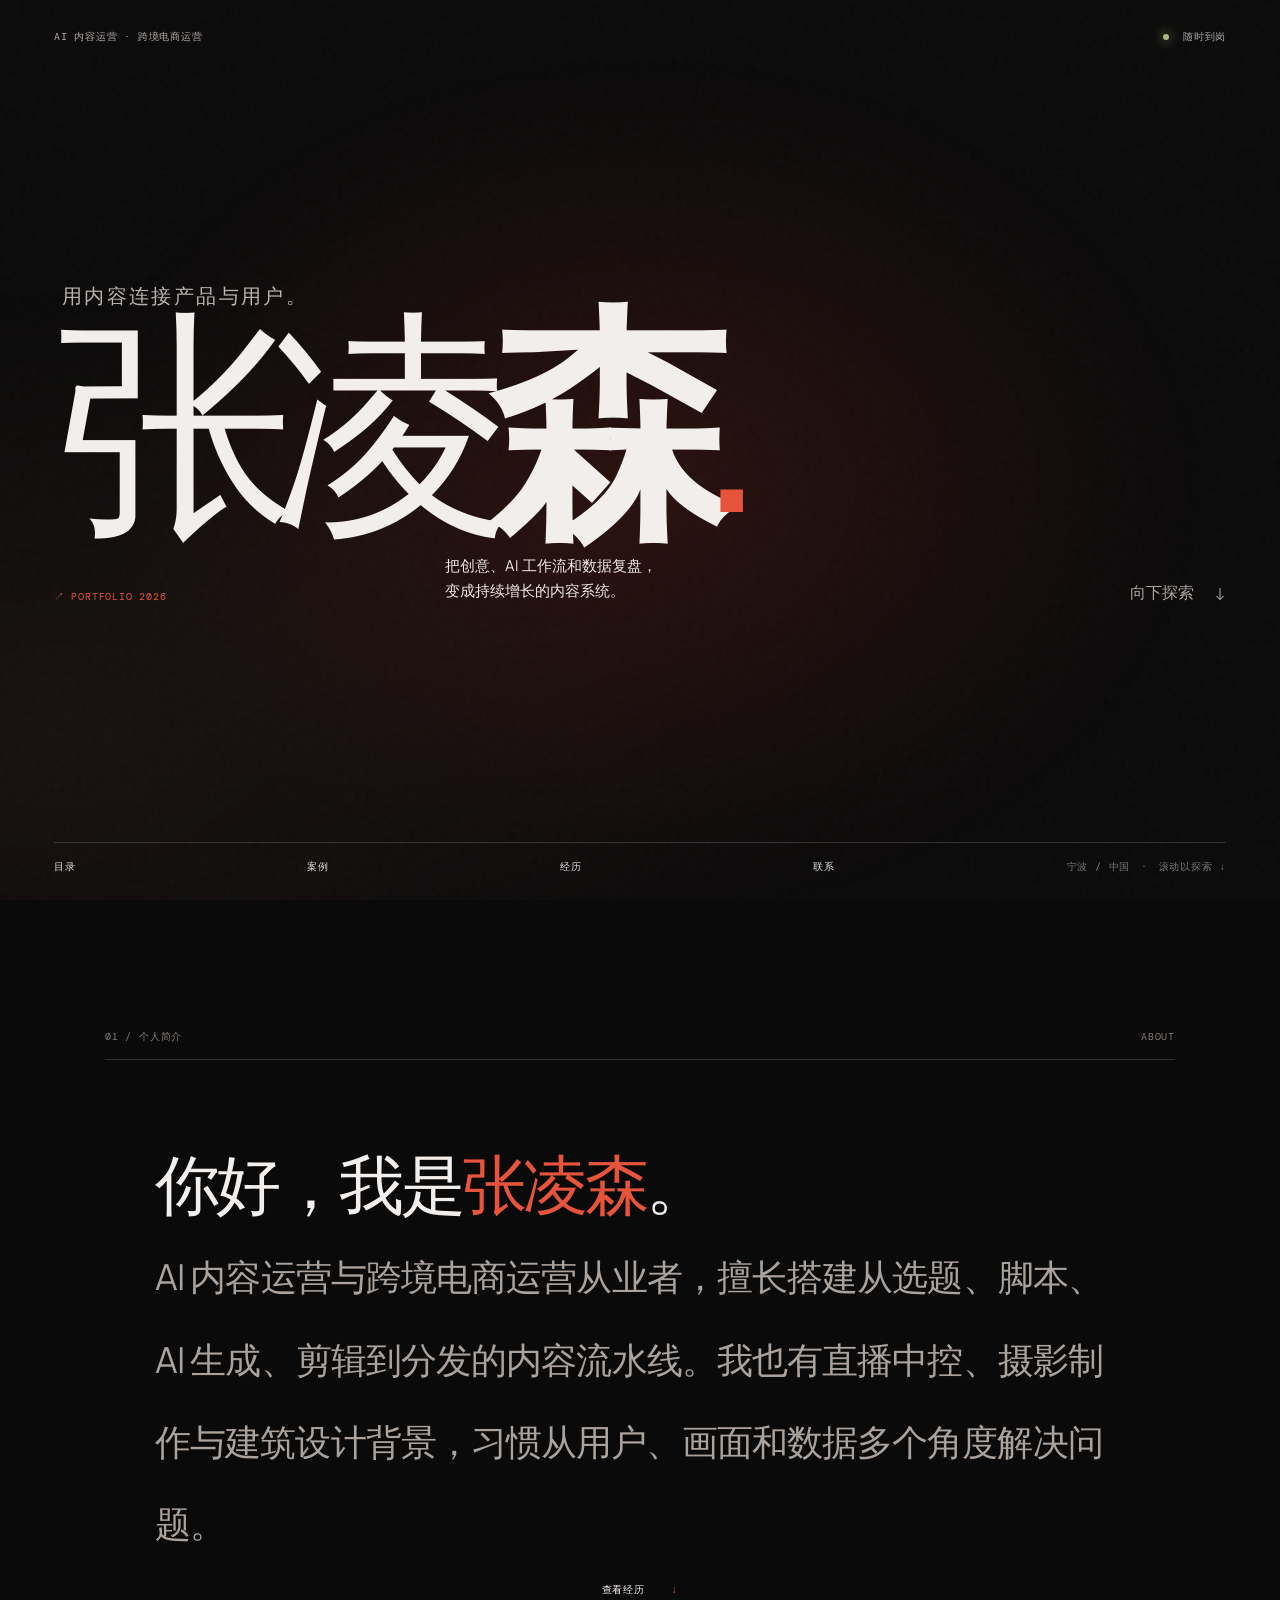
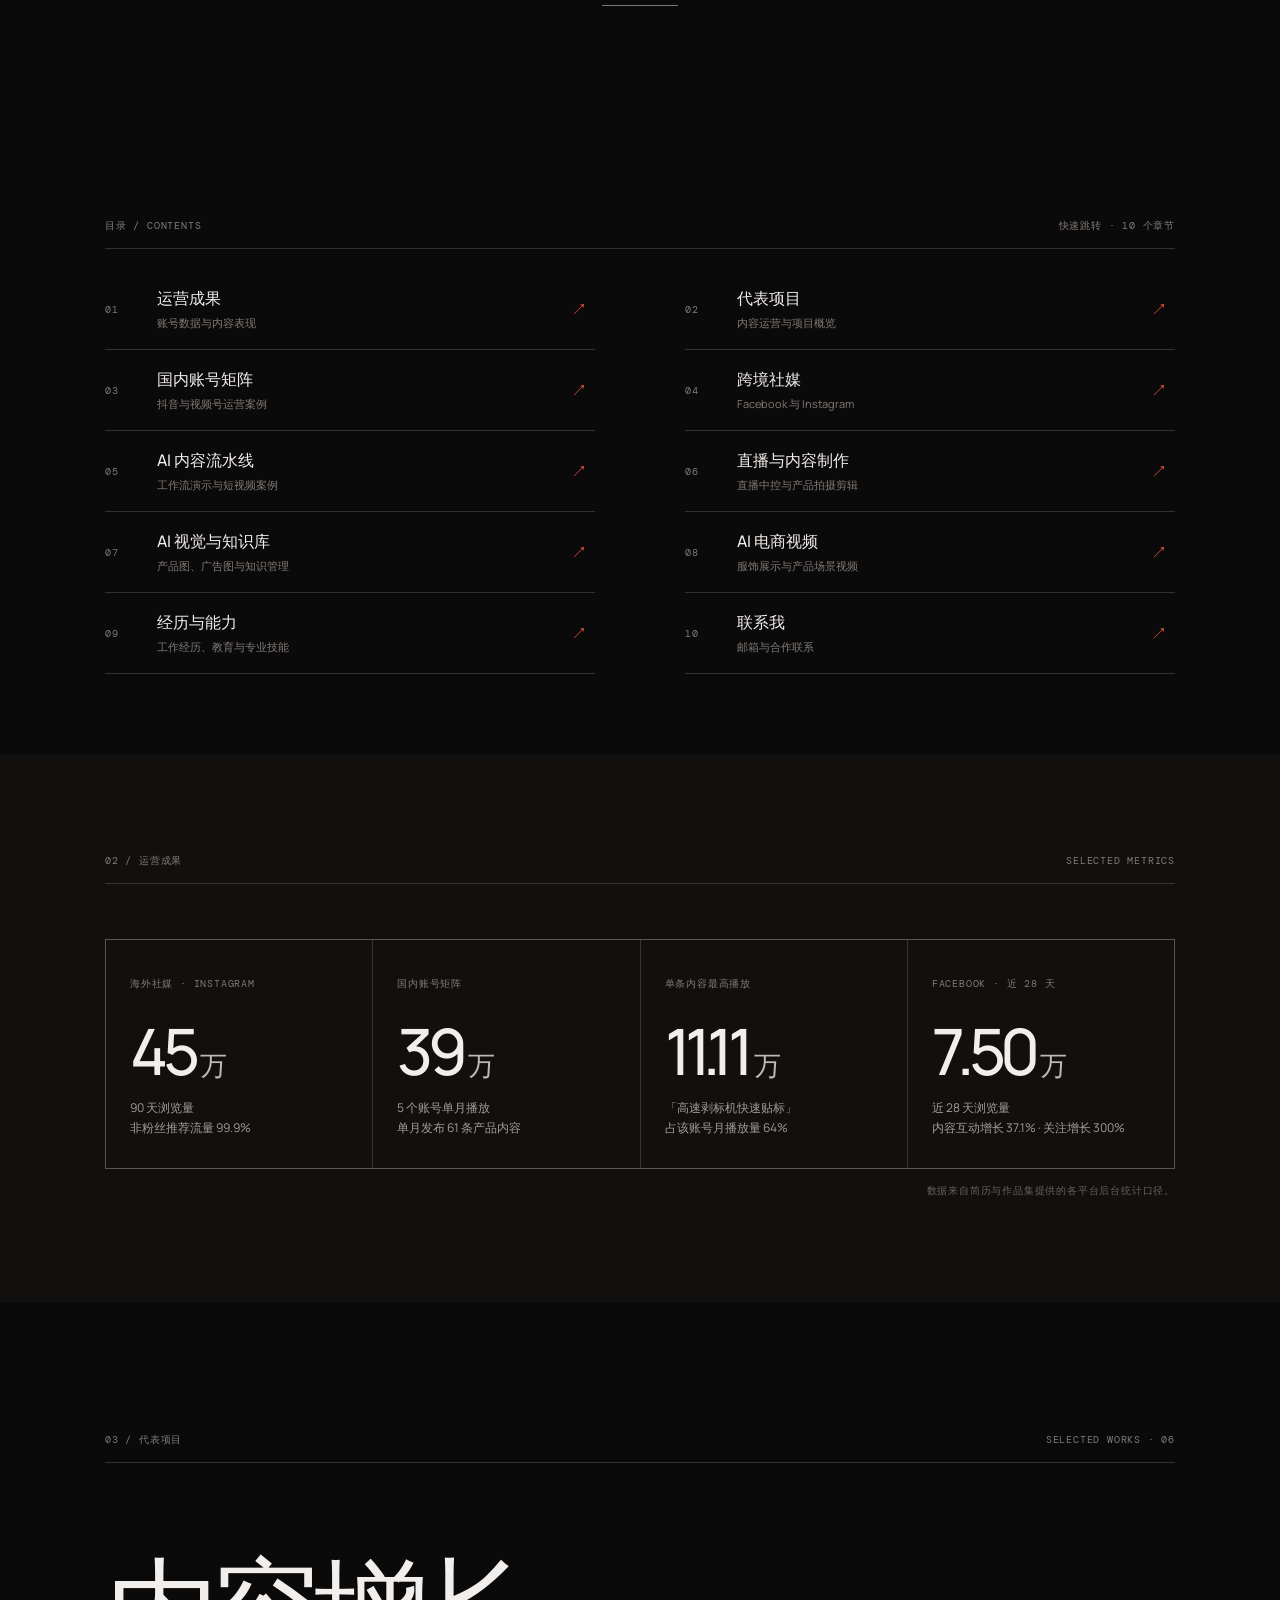
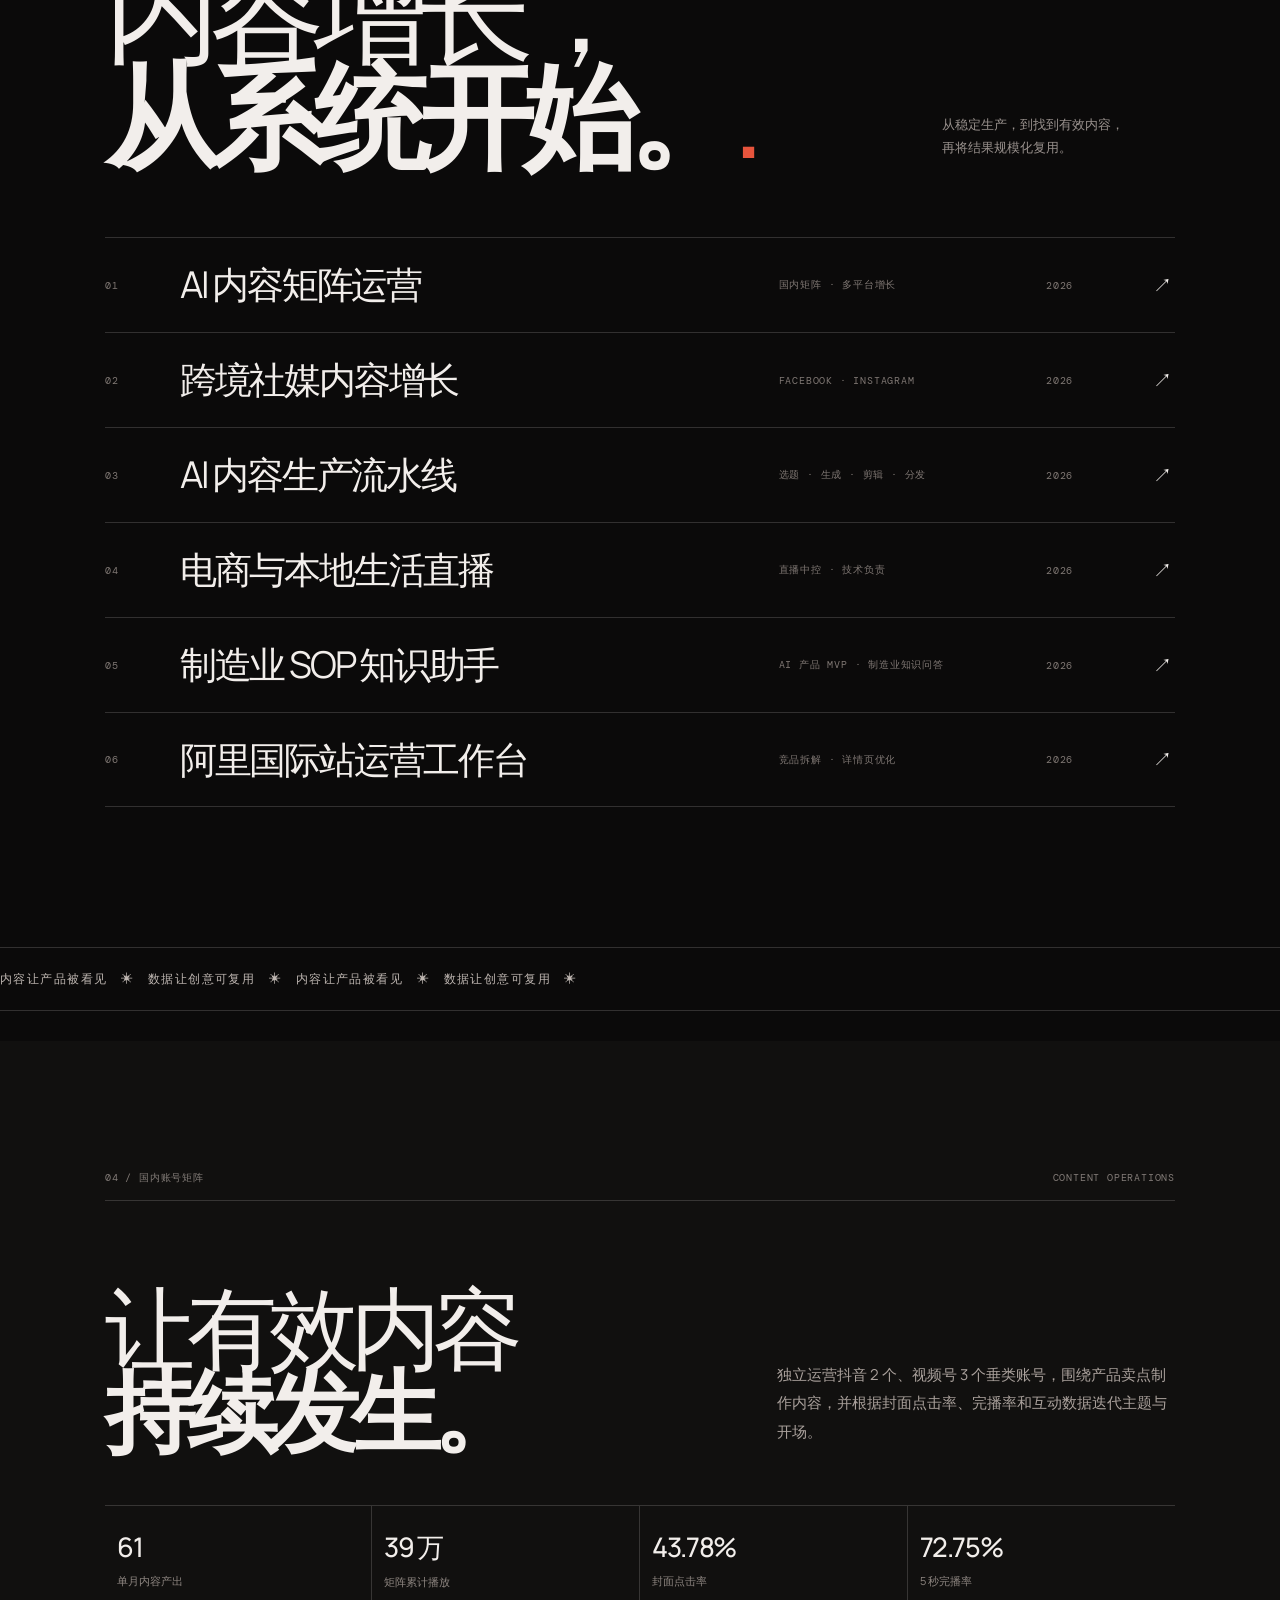
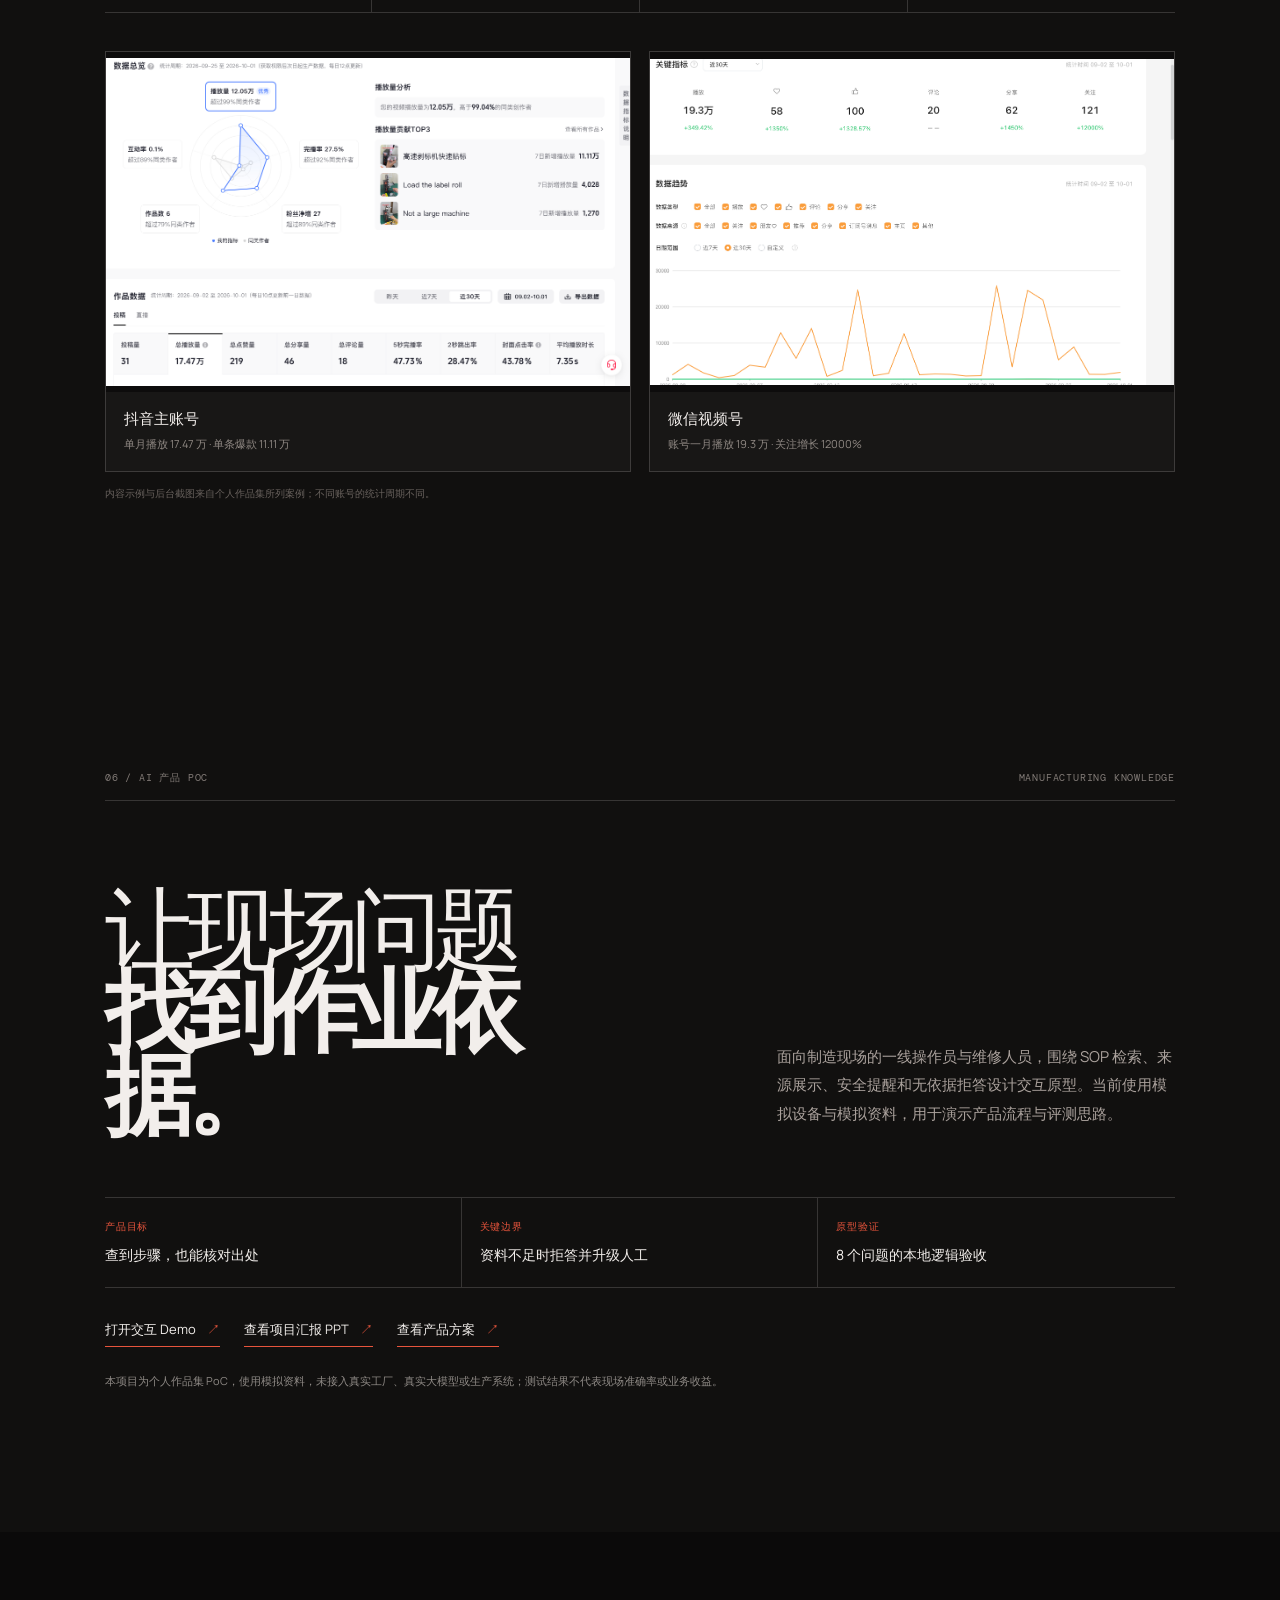
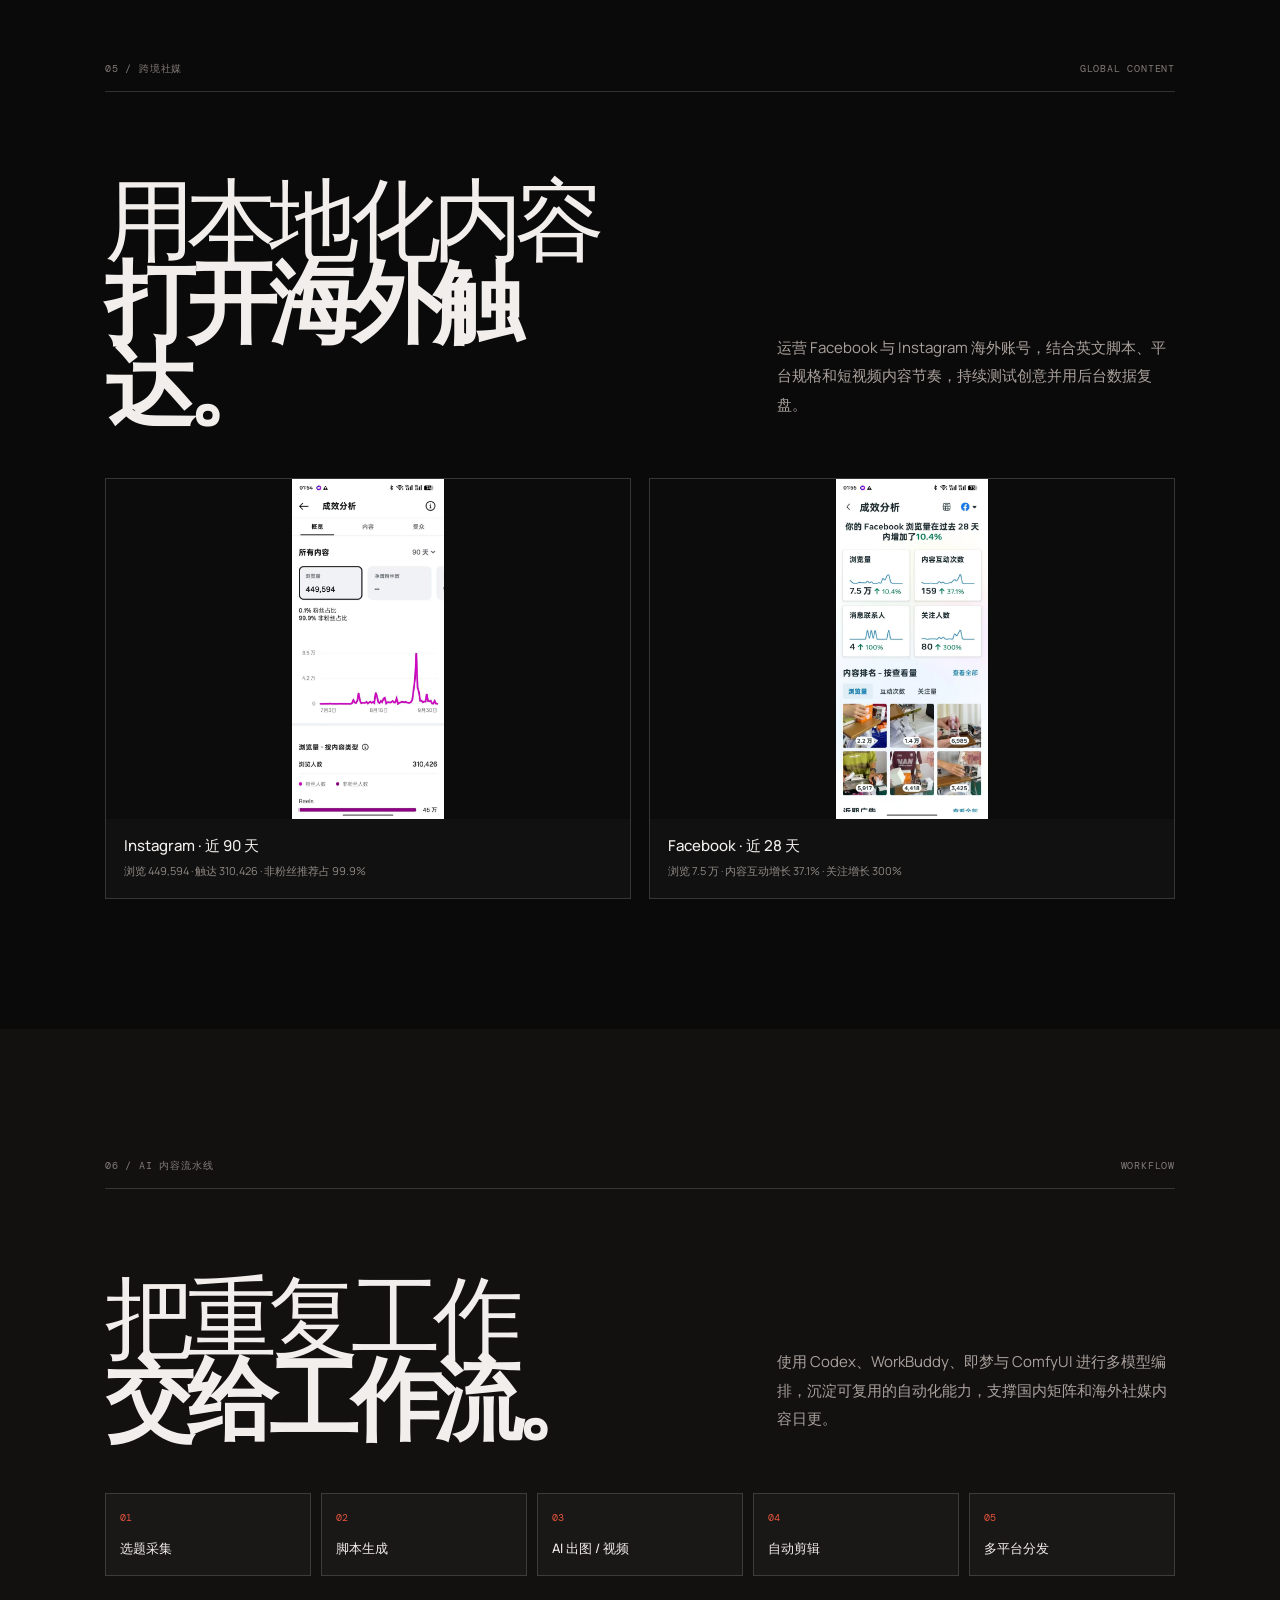
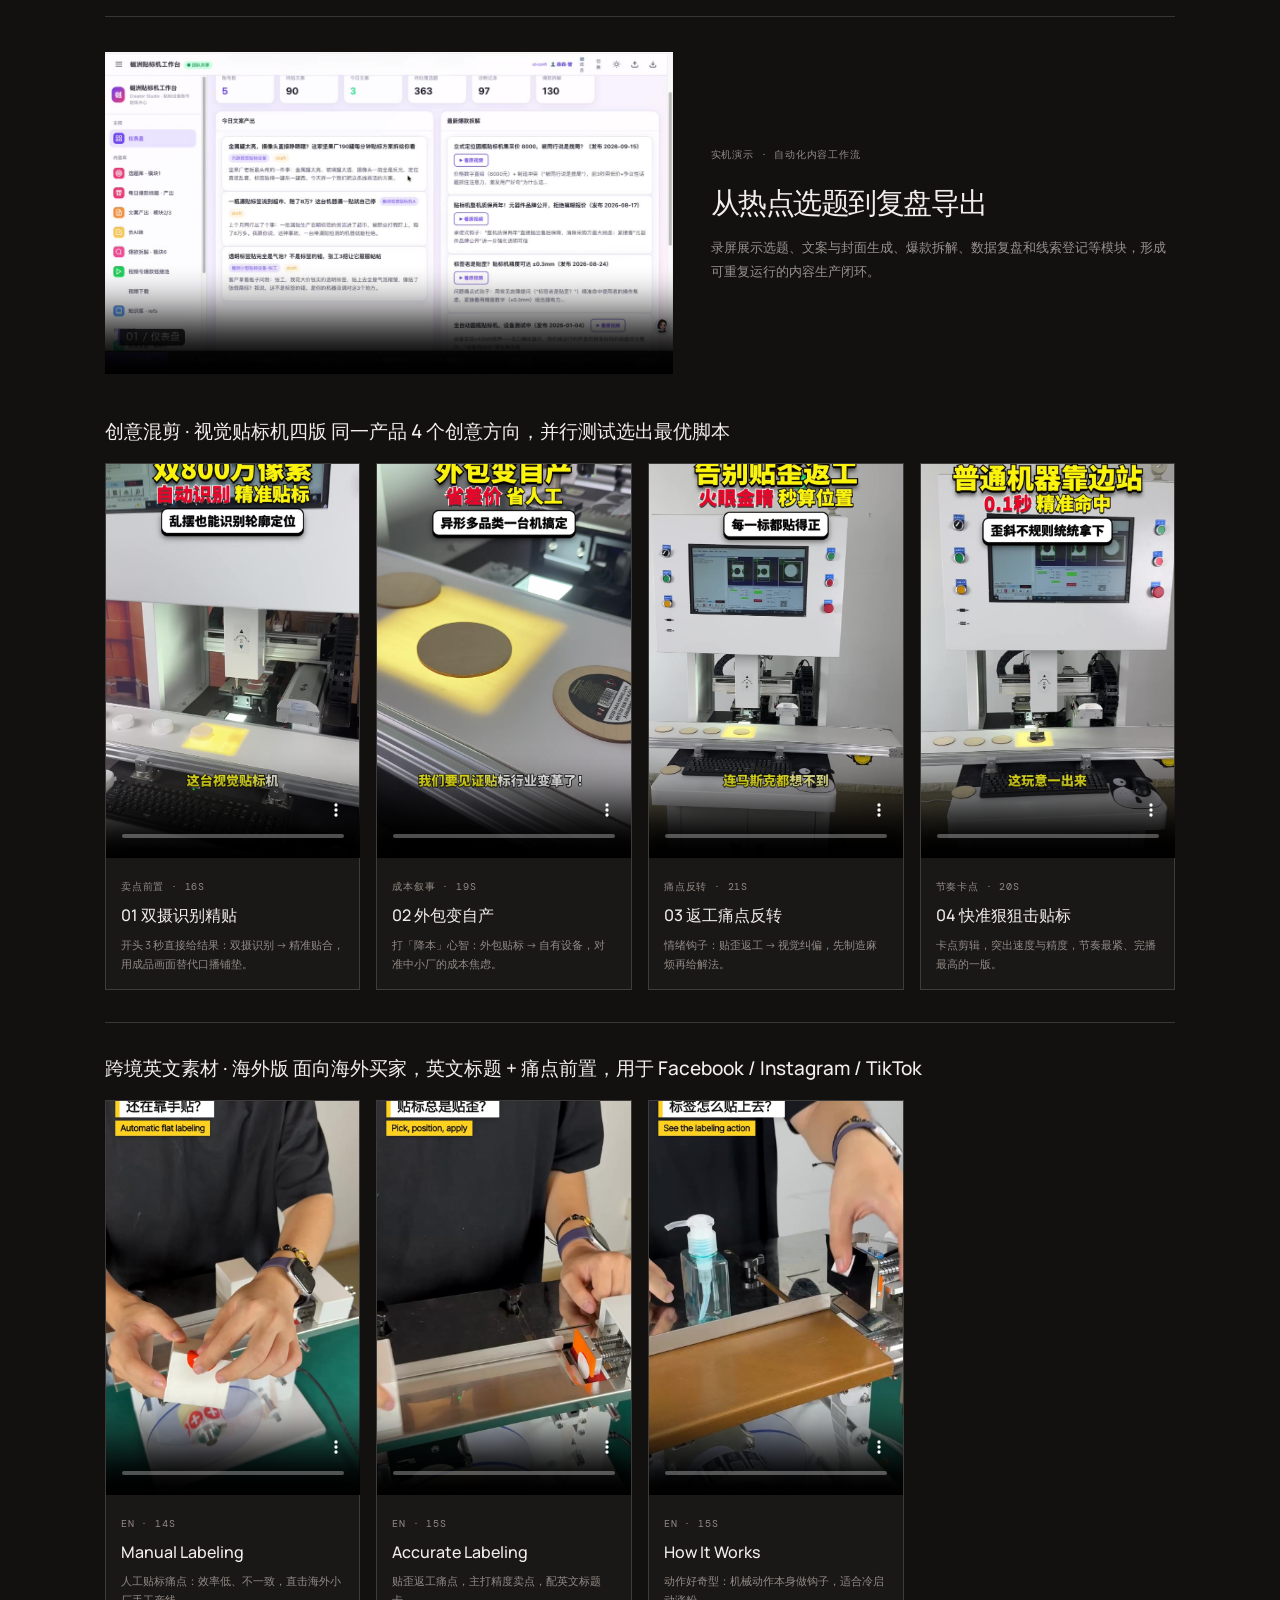
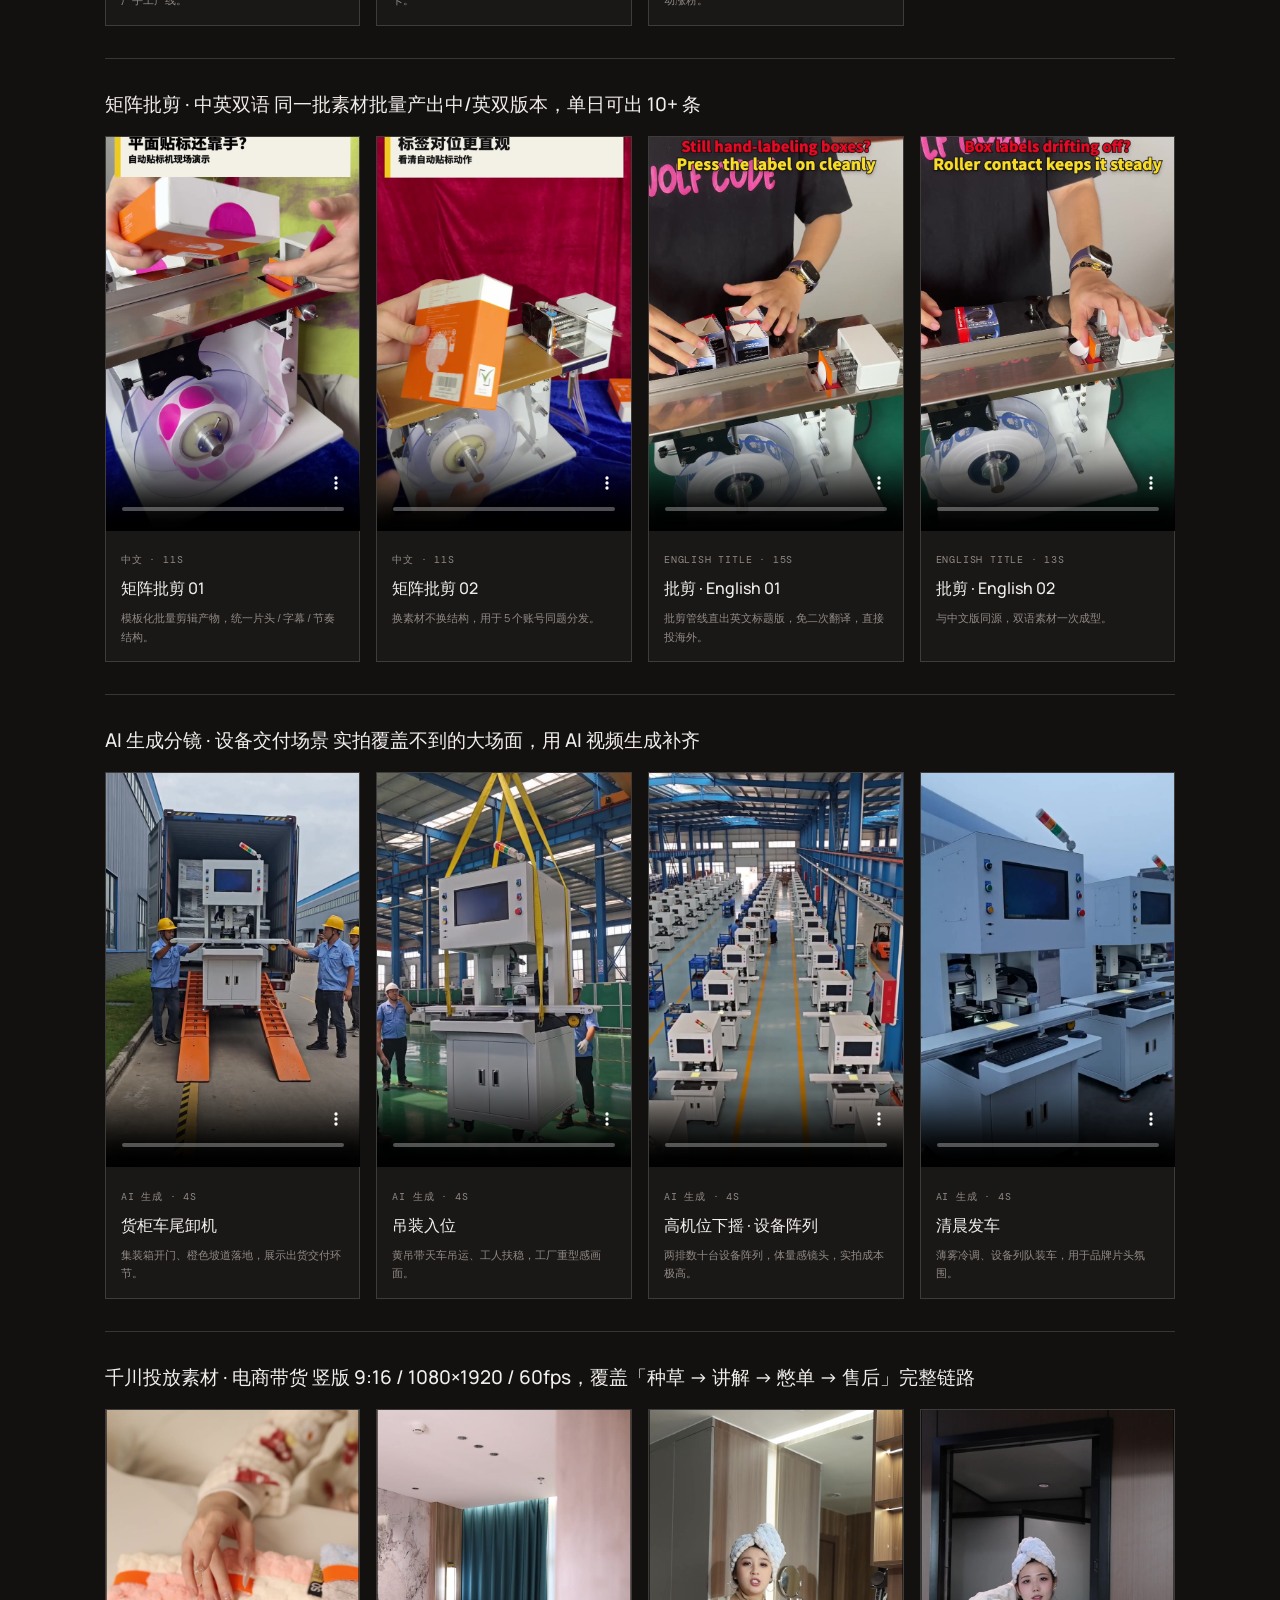
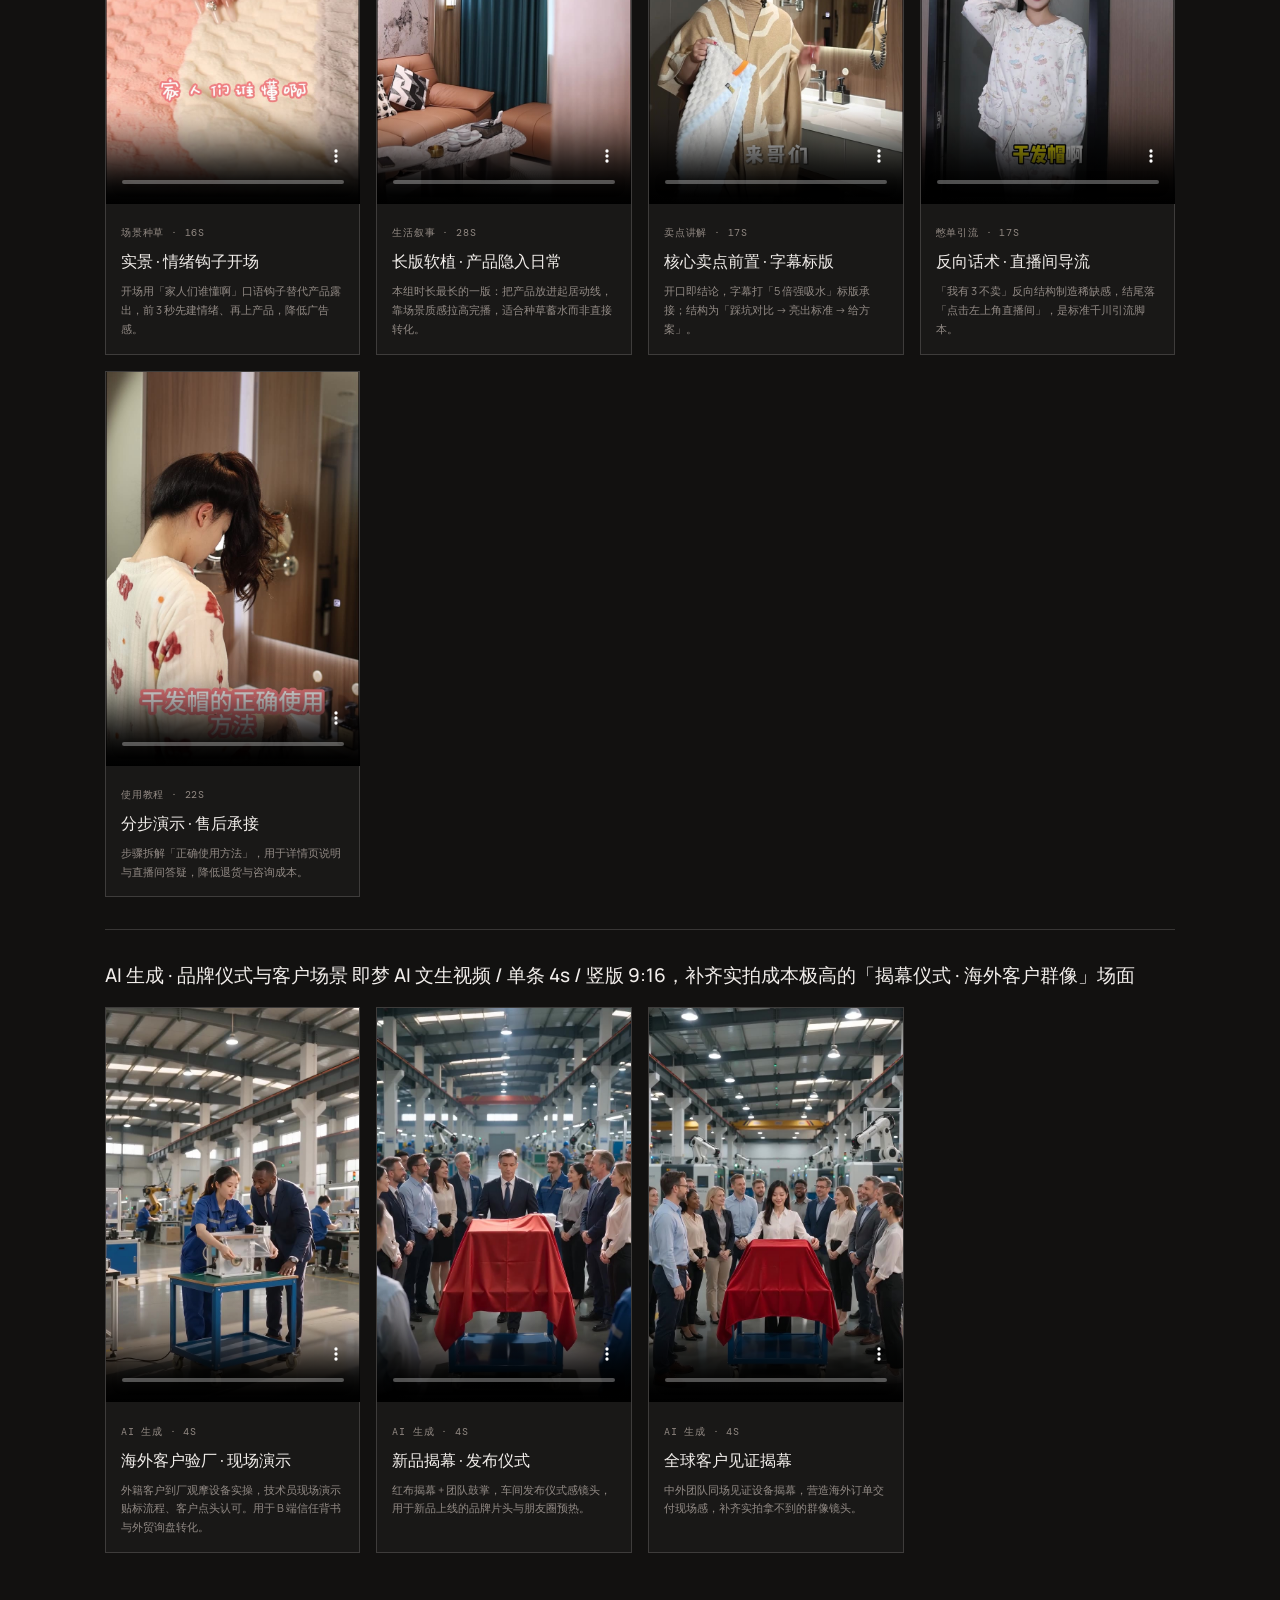
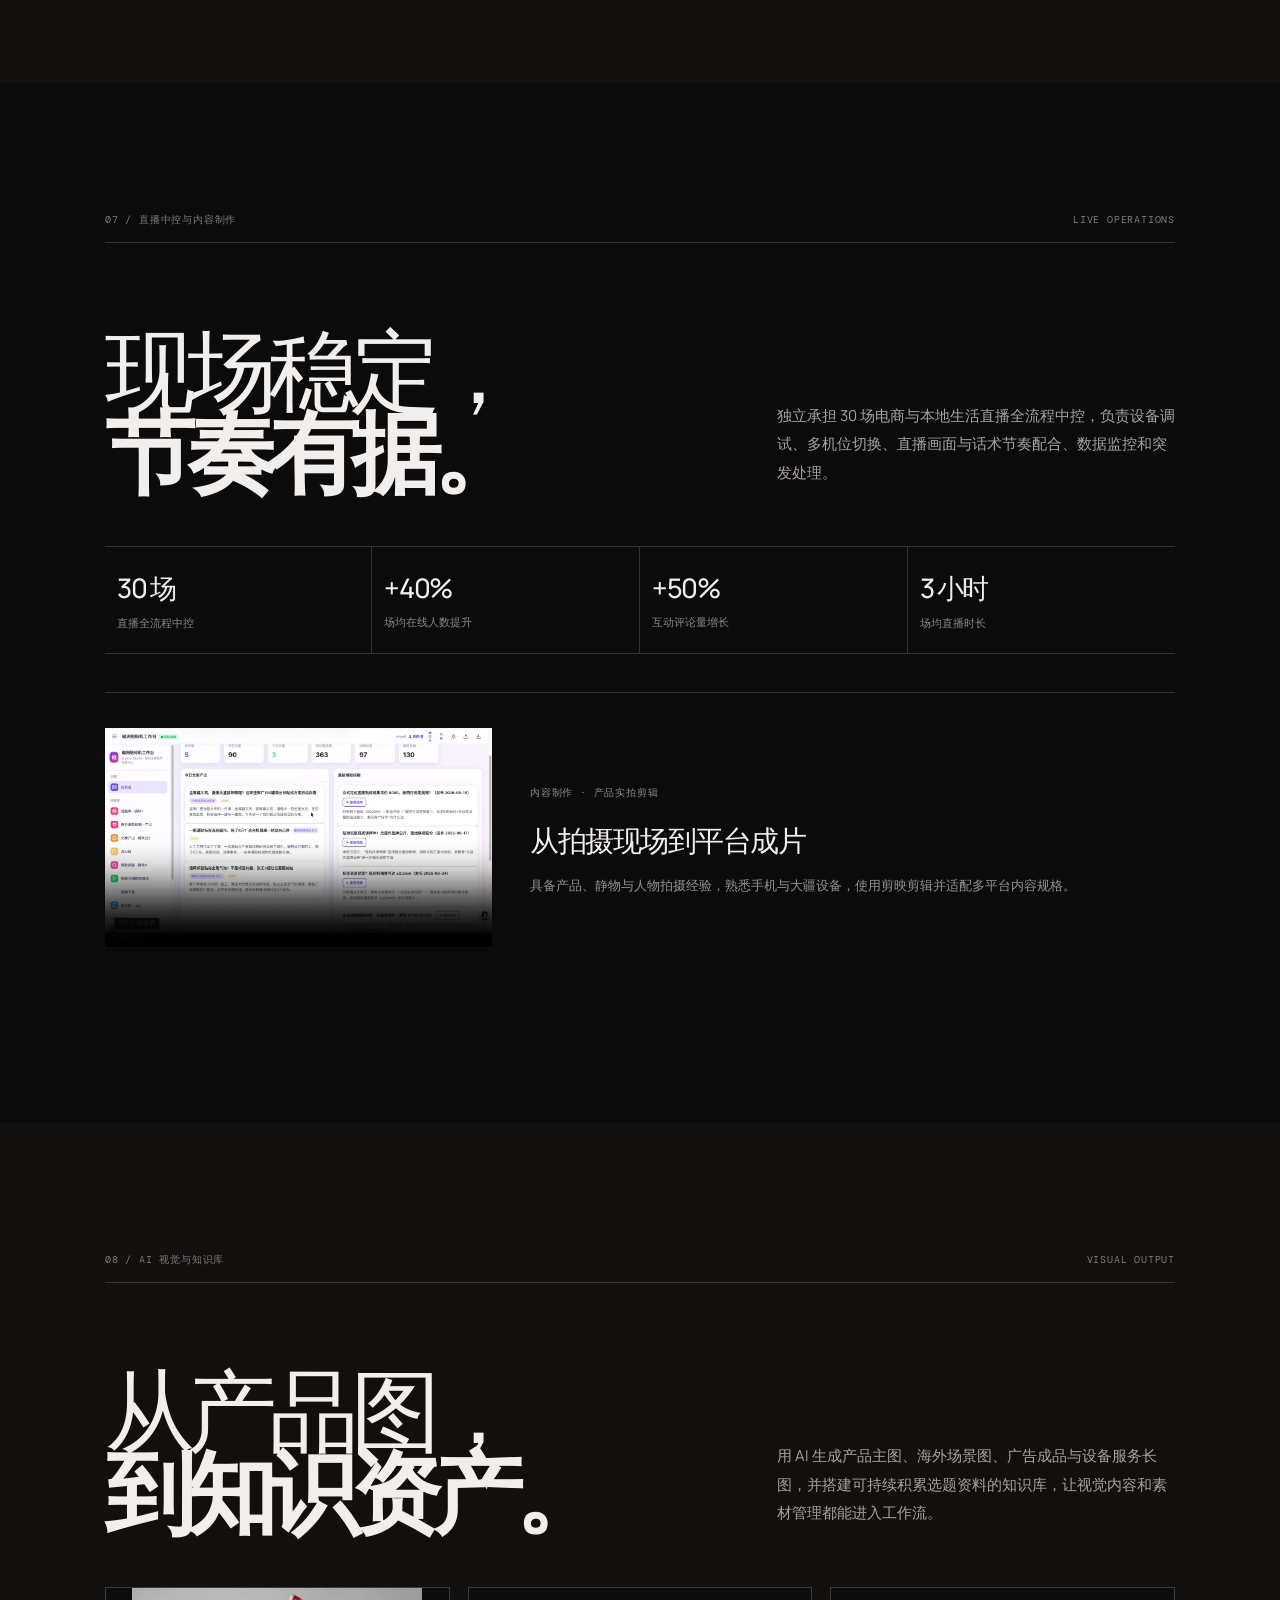
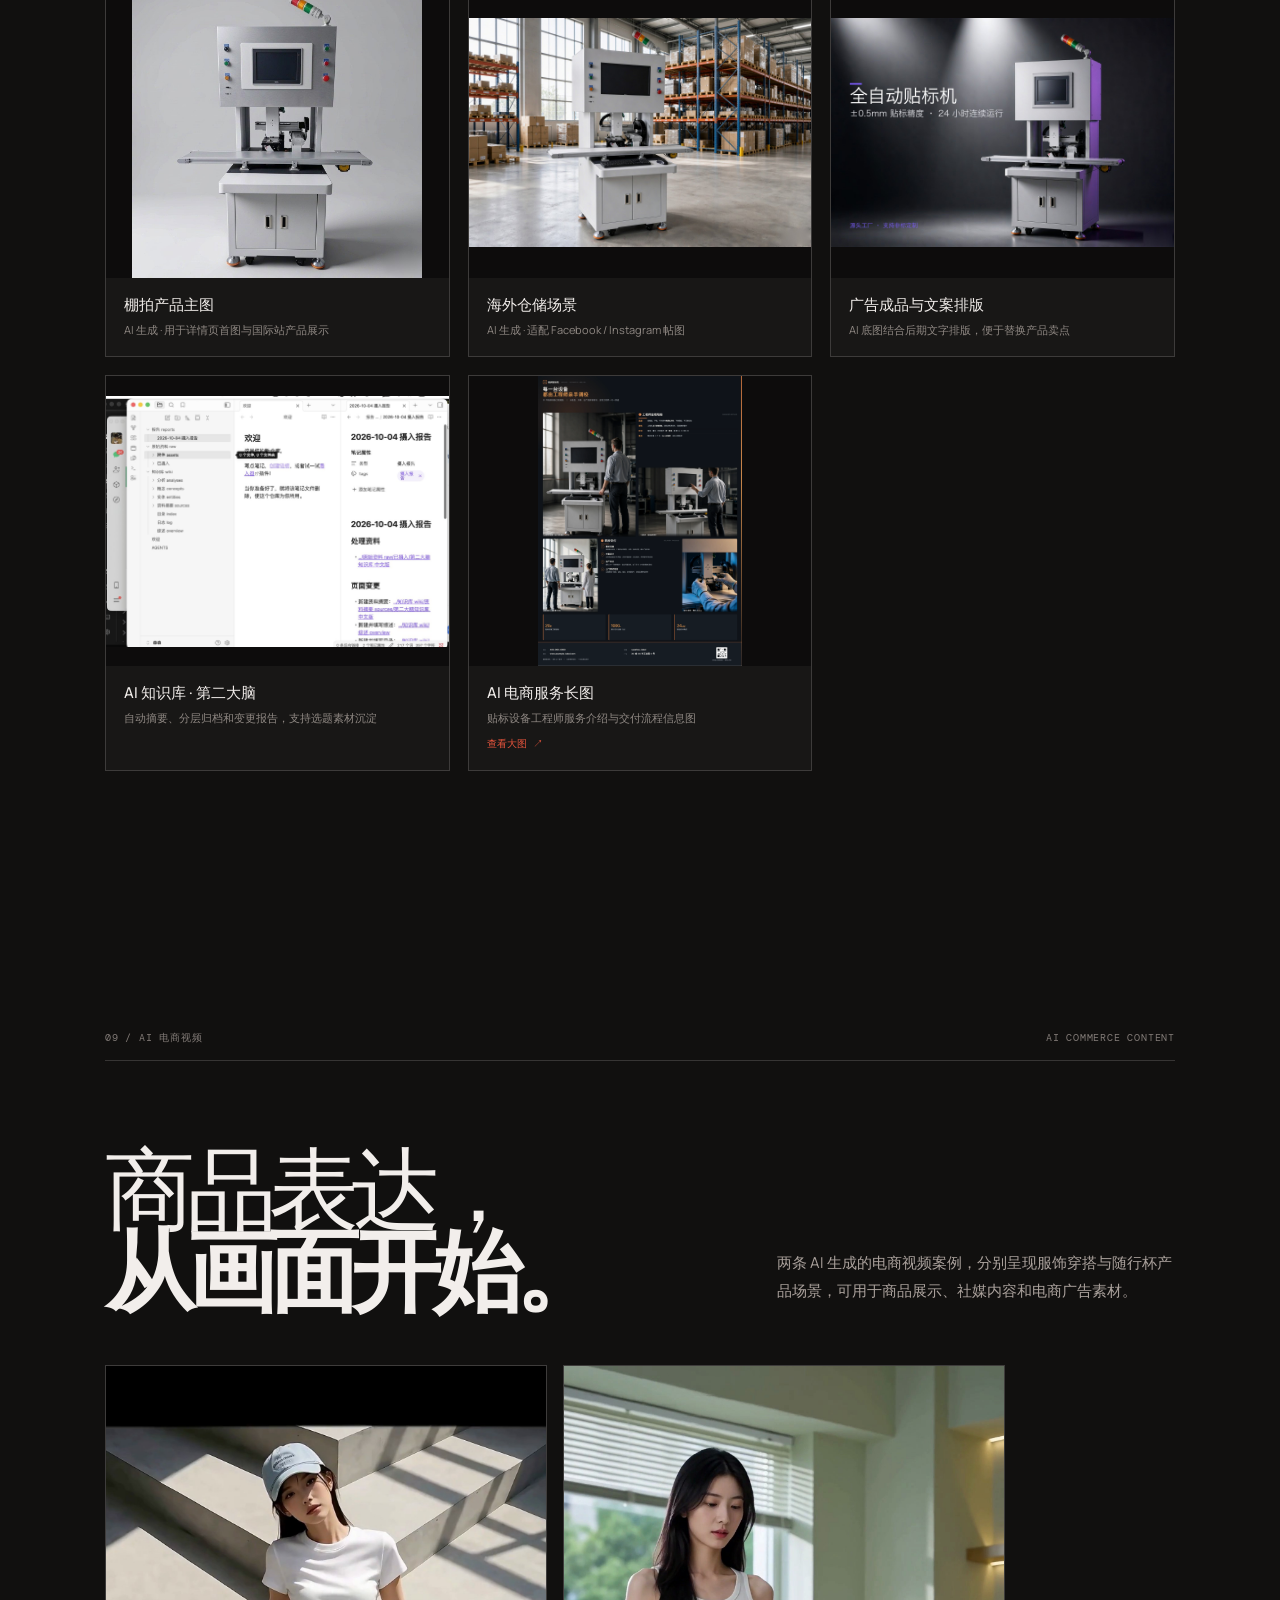
==== commit 5fd90919: "Add AI ecommerce service infographic" ====
--- a/index.html
+++ b/index.html
@@ -124,12 +124,13 @@
 
     <section class="case-section visuals section-pad" id="visuals">
       <div class="section-label mono"><span>08 / AI 视觉与知识库</span><span>VISUAL OUTPUT</span></div>
-      <div class="case-intro"><h2 class="reveal">从产品图，<br><em>到知识资产。</em></h2><p>用 AI 生成产品主图、海外场景图与广告成品，并搭建可持续积累选题资料的知识库，让视觉内容和素材管理都能进入工作流。</p></div>
+      <div class="case-intro"><h2 class="reveal">从产品图，<br><em>到知识资产。</em></h2><p>用 AI 生成产品主图、海外场景图、广告成品与设备服务长图，并搭建可持续积累选题资料的知识库，让视觉内容和素材管理都能进入工作流。</p></div>
       <div class="image-grid visual-grid">
         <figure class="proof-card"><img src="assets/zhang/ai-01-hero.jpg" alt="AI 生成产品棚拍主图"><figcaption><b>棚拍产品主图</b><span>AI 生成 · 用于详情页首图与国际站产品展示</span></figcaption></figure>
         <figure class="proof-card"><img src="assets/zhang/ai-02-scene.jpg" alt="AI 生成海外仓储场景"><figcaption><b>海外仓储场景</b><span>AI 生成 · 适配 Facebook / Instagram 帖图</span></figcaption></figure>
         <figure class="proof-card"><img src="assets/zhang/ai-03-banner.jpg" alt="AI 产品广告成品"><figcaption><b>广告成品与文案排版</b><span>AI 底图结合后期文字排版，便于替换产品卖点</span></figcaption></figure>
         <figure class="proof-card"><img src="assets/zhang/kb-secondbrain.jpg" alt="Obsidian AI 知识库"><figcaption><b>AI 知识库 · 第二大脑</b><span>自动摘要、分层归档和变更报告，支持选题素材沉淀</span></figcaption></figure>
+        <figure class="proof-card"><img src="assets/zhang/labeling-engineer-service.webp" alt="贴标机工程师服务与设备交付流程电商长图"><figcaption><b>AI 电商服务长图</b><span>贴标设备工程师服务介绍与交付流程信息图</span><a class="visual-open" href="assets/zhang/labeling-engineer-service.webp" target="_blank" rel="noopener">查看大图 ↗</a></figcaption></figure>
       </div>
     </section>
 
--- a/style.css
+++ b/style.css
@@ -1,7 +1,7 @@
 :root{--bg:#0b0a0a;--fg:#f2eeeb;--muted:#8e8985;--red:#e7543c;--line:rgba(242,238,235,.17);--mono:'DM Mono',monospace;--sans:'Manrope','PingFang SC','Microsoft YaHei',sans-serif}*{box-sizing:border-box}html{scroll-behavior:smooth}body{margin:0;background:var(--bg);color:var(--fg);font-family:var(--sans);font-weight:400;overflow-x:hidden}a{color:inherit;text-decoration:none}.mono{font-family:var(--mono);font-size:10px;letter-spacing:.08em;text-transform:uppercase}.loader{position:fixed;z-index:20;inset:0;background:#0b0a0a;display:flex;align-items:center;justify-content:space-between;padding:32px;font:11px var(--mono);opacity:0;visibility:hidden;transform:translateY(-105%);transition:transform .9s cubic-bezier(.76,0,.24,1),opacity .2s,visibility .2s}.js .loader{opacity:1;visibility:visible;transform:translateY(0)}.loader b{font-size:24px;font-weight:400;color:var(--red)}body.loaded .loader{transform:translateY(-105%);opacity:0;visibility:hidden}.cursor{position:fixed;z-index:12;top:0;left:0;width:15px;height:15px;border-radius:50%;border:1px solid #fff;pointer-events:none;mix-blend-mode:difference;opacity:0;transform:translate(-50%,-50%);transition:width .25s,height .25s,opacity .2s}.cursor.on{opacity:1}.cursor.big{width:50px;height:50px}.hero{position:relative;height:100svh;min-height:650px;overflow:hidden;display:flex;flex-direction:column;padding:30px 4.2vw 26px}.hero-glow{position:absolute;inset:-20%;background:radial-gradient(ellipse at 50% 53%,rgba(125,35,29,.28),transparent 42%),radial-gradient(ellipse at 18% 72%,rgba(81,53,43,.18),transparent 32%);filter:blur(35px);animation:glow 9s ease-in-out infinite alternate}.grain{position:absolute;inset:0;opacity:.08;pointer-events:none;background-image:url("data:image/svg+xml,%3Csvg viewBox='0 0 180 180' xmlns='http://www.w3.org/2000/svg'%3E%3Cfilter id='n'%3E%3CfeTurbulence type='fractalNoise' baseFrequency='.9' numOctaves='3' stitchTiles='stitch'/%3E%3C/filter%3E%3Crect width='100%25' height='100%25' filter='url(%23n)' opacity='.32'/%3E%3C/svg%3E")}.hero-top,.dock{position:relative;display:flex;justify-content:space-between;align-items:center}.hero-top{color:#b4adaa}.availability{color:#aaa}.availability i{display:inline-block;width:6px;height:6px;margin-right:7px;background:#a8b881;border-radius:50%;box-shadow:0 0 12px #a8b881}.hero-center{position:relative;flex:1;display:flex;flex-direction:column;justify-content:center;max-width:1180px;width:100%;margin:auto}.eyebrow{font-size:clamp(14px,1.6vw,20px);color:#bbb4b0;margin:0 0 13px 8px;letter-spacing:.12em}.name{font-size:clamp(100px,19vw,270px);line-height:.79;letter-spacing:-.105em;font-weight:500;margin:0;white-space:nowrap}.name span{font-weight:400}.name em{font-style:normal;font-weight:800;letter-spacing:-.115em}.name b{color:var(--red);font-size:.75em}.hero-bottom{display:grid;grid-template-columns:1fr 1fr 1fr;align-items:end;margin-top:37px;color:#aaa29e}.hero-bottom p{font-size:15px;line-height:1.7;margin:0;color:#eee8e4}.version{color:var(--red)}.scroll-cue{justify-self:end;display:flex;gap:20px;align-items:center}.scroll-cue b{font-size:17px;font-weight:400;animation:down 1.3s infinite}.dock{border-top:1px solid var(--line);padding-top:17px;color:#ddd}.dock a{transition:color .2s}.dock a:hover,.footer a:hover{color:var(--red)}.dock-right{color:#777}.section-pad{padding:130px 8.2vw}.section-label{display:flex;justify-content:space-between;border-bottom:1px solid var(--line);padding-bottom:15px;color:#827b77}.intro{min-height:520px;position:relative}.intro-copy{max-width:970px;margin:82px auto 30px;font-size:clamp(29px,5.1vw,69px);line-height:1.26;letter-spacing:-.055em}.intro-copy p{margin:0}.intro-copy p+p{display:inline;font-size:.55em;line-height:1.6;color:#aaa29d;letter-spacing:-.025em}.accent{color:var(--red)}.text-link{display:block;width:max-content;margin:25px auto;border-bottom:1px solid #777;padding-bottom:8px}.text-link span{color:var(--red);margin-left:20px}.contents{padding-top:58px;padding-bottom:80px}.contents-grid{display:grid;grid-template-columns:repeat(2,minmax(0,1fr));column-gap:7vw;margin-top:20px}.contents-item{display:grid;grid-template-columns:42px 1fr 24px;grid-template-rows:auto auto;align-items:center;gap:5px 10px;padding:18px 0;border-bottom:1px solid var(--line);transition:color .2s}.contents-item>span{grid-row:1/3;color:#817a75}.contents-item strong{font-size:16px;font-weight:500}.contents-item small{grid-column:2;color:#817a75;font-size:11px}.contents-item>b{grid-column:3;grid-row:1/3;font-size:16px;font-weight:400;color:var(--red)}.contents-item:hover{color:var(--red)}
 .numbers{background:#11100f;padding-top:100px;padding-bottom:105px}.stat-grid{display:grid;grid-template-columns:repeat(4,1fr);gap:1px;background:var(--line);margin-top:55px;border:1px solid var(--line)}.stat{background:#11100f;padding:30px 24px;min-height:205px}.stat>span{color:#817a75}.stat strong{display:block;font-size:clamp(38px,5vw,68px);line-height:1.1;letter-spacing:-.08em;margin:24px 0 11px;font-weight:500}.stat strong small{font-size:.42em;letter-spacing:0;color:#c0b8b3;margin-left:5px}.stat p{color:#a49c97;line-height:1.7;font-size:12px;margin:0}.source-note{text-align:right;color:#69615d;margin:15px 0 0}.projects{padding-bottom:30px;overflow:hidden}.project-heading{display:flex;justify-content:space-between;align-items:end;padding:92px 0 70px}.project-heading h2,.about-grid h2,.case-intro h2{font-size:clamp(65px,9vw,125px);line-height:.92;letter-spacing:-.09em;font-weight:500;margin:0}.project-heading h2 em,.about-grid h2 em,.case-intro h2 em{font-weight:800;font-style:normal}.project-heading p{font-size:13px;line-height:1.8;color:#99918d;margin:0 4vw 8px 0}.project-list{position:relative;z-index:2}.project-row{min-height:95px;display:grid;grid-template-columns:7% 1fr 25% 10% 22px;align-items:center;border-top:1px solid var(--line);transition:padding .4s,color .25s}.project-row:last-child{border-bottom:1px solid var(--line)}.project-row:hover{padding:0 18px;color:var(--red)}.num,.project-type,.project-year{color:#7f7773}.project-title{font-size:clamp(22px,3vw,37px);letter-spacing:-.06em}.project-type{text-transform:uppercase}.arrow{font-size:19px}.preview{position:fixed;z-index:1;top:50%;left:50%;width:min(35vw,460px);aspect-ratio:4/3;transform:translate(-50%,-50%) rotate(-5deg) scale(.75);opacity:0;pointer-events:none;overflow:hidden;transition:opacity .3s,transform .45s cubic-bezier(.2,.75,.25,1)}.preview.show{opacity:1;transform:translate(-50%,-50%) rotate(-5deg) scale(1)}.preview img{width:100%;height:100%;object-fit:cover}.marquee{margin:140px -8.2vw 0;overflow:hidden;border-top:1px solid var(--line);border-bottom:1px solid var(--line);padding:22px 0;color:#beb6b1;font-size:12px;letter-spacing:.12em;white-space:nowrap}.marquee div{width:max-content;animation:marquee 24s linear infinite}.case-section{background:#11100f}.case-intro{display:grid;grid-template-columns:1fr .7fr;gap:8vw;align-items:end;padding:85px 0 54px}.case-intro h2{font-size:clamp(50px,7vw,96px)}.case-intro>p{font-size:15px;line-height:1.9;color:#aaa19c;margin:0 0 5px;max-width:480px}.metrics-strip{display:grid;grid-template-columns:repeat(4,1fr);border-top:1px solid var(--line);border-bottom:1px solid var(--line);margin-bottom:38px}.metrics-strip div{padding:22px 12px;border-right:1px solid var(--line)}.metrics-strip div:last-child{border:0}.metrics-strip b{display:block;font-size:27px;font-weight:500;letter-spacing:-.05em}.metrics-strip span{display:block;color:#8e8681;font-size:11px;margin-top:8px}.image-grid{display:grid;grid-template-columns:repeat(2,1fr);gap:18px}.proof-card{margin:0;background:#181716;border:1px solid var(--line);overflow:hidden}.proof-card img{display:block;width:100%;height:340px;object-fit:contain;background:#0d0c0c}.proof-card figcaption{padding:16px 18px 18px}.proof-card b,.proof-card span{display:block}.proof-card b{font-size:15px;font-weight:500}.proof-card span{font-size:11px;color:#8f8883;margin-top:6px;line-height:1.6}.small-note{color:#68615d;font-size:10px;margin-top:14px}.global{background:#0b0a0a}.global .proof-card{background:#111}.pipeline{background:#121110}.flow{display:grid;grid-template-columns:repeat(5,1fr);gap:10px;margin-bottom:40px}.step{padding:17px 14px;background:#191817;border:1px solid var(--line)}.step span{display:block;color:var(--red);font:10px var(--mono);margin-bottom:12px}.step b{font-size:13px;font-weight:500}.video-feature{display:grid;grid-template-columns:1.1fr .9fr;gap:38px;align-items:center;border-top:1px solid var(--line);padding:35px 0 45px}.video-feature video{width:100%;max-height:560px;object-fit:cover;background:#070707}.video-feature>div>span{color:#938a84}.video-feature h3{font-size:29px;font-weight:500;margin:19px 0 12px;letter-spacing:-.05em}.video-feature p{color:#99918c;font-size:13px;line-height:1.8;margin:0}.clip-grid{display:grid;grid-template-columns:repeat(3,1fr);gap:16px}.clip-card{margin:0;background:#191817;border:1px solid var(--line)}.clip-card video{display:block;width:100%;aspect-ratio:9/14;object-fit:cover;background:#080808}.clip-card figcaption{padding:15px}.clip-card figcaption span{color:#938a84}.clip-card h3,.clip-card b{display:block;font-size:16px;font-weight:500;margin:9px 0}.clip-card p{font-size:11px;color:#928a85;line-height:1.7;margin:0}.live{background:#0c0b0b}.live .video-feature{grid-template-columns:.75fr 1.25fr}.live .video-feature video{max-height:510px;object-fit:cover}.about{background:#11100f}.about-grid{display:grid;grid-template-columns:1.3fr 1fr;align-items:end;padding:95px 0 80px;gap:7vw}.about-grid h2{font-size:clamp(55px,7.5vw,103px)}.about-desc{color:#aaa19c;font-size:16px;line-height:1.9;max-width:390px;margin:0 0 6px}.timeline{border-top:1px solid var(--line)}.timeline-item{display:grid;grid-template-columns:23% 1fr;gap:25px;padding:27px 0;border-bottom:1px solid var(--line)}.timeline-item .date{color:#817a75;padding-top:5px}.timeline-item h3{font-size:18px;font-weight:500;margin:0 0 5px}.timeline-item p{font-size:12px;color:#a49b96;margin:0 0 10px}.timeline-item ul{margin:0;padding-left:17px;color:#8e8681;font-size:12px;line-height:1.9}.education{margin:35px 0 45px;padding:23px 0;border-top:1px solid var(--line);border-bottom:1px solid var(--line)}.education>span{color:#8e8681}.education p{font-size:13px;color:#aaa19c;margin:13px 0 0}.education b{font-weight:500;color:var(--fg)}.education p span{color:#776f6a}.skills{border-top:1px solid var(--line)}.skill{display:grid;grid-template-columns:8% 1fr 20px;align-items:center;padding:25px 0;border-bottom:1px solid var(--line)}.skill>span{color:#716b67}.skill h3{font-weight:500;font-size:18px;margin:0 0 7px}.skill p{font-size:11px;line-height:1.7;color:#87807b;margin:0}.skill>b{font-weight:400;color:var(--red)}.contact{min-height:690px;display:flex;flex-direction:column;justify-content:center}.contact .section-label{width:100%;margin-bottom:auto}.contact-lead{font-size:17px;color:#9d9691;margin:75px 0 0}.contact h2{font-size:clamp(55px,10vw,132px);letter-spacing:-.085em;line-height:.95;font-weight:500;margin:14px 0 36px}.email-link{width:max-content;font-size:clamp(17px,2vw,25px);border-bottom:1px solid #777;padding-bottom:10px}.email-link span{color:var(--red);margin-left:20px}.contact-bottom{display:flex;justify-content:space-between;margin-top:auto;padding-top:90px;color:#7e7772}.contact-bottom a:hover{color:var(--red)}.footer{border-top:1px solid var(--line);padding:24px 8.2vw;display:flex;justify-content:space-between;color:#aaa19c}.footer span{color:#655f5b;margin-left:8px}.footer div{display:flex;gap:25px}.js .reveal{opacity:1;transform:none}.js .reveal{opacity:0;transform:translateY(35px);transition:opacity .9s,transform .9s cubic-bezier(.2,.7,.2,1)}.js .reveal.visible{opacity:1;transform:translateY(0)}
 @keyframes glow{to{transform:translate(4%,-5%) scale(1.1);opacity:.7}}@keyframes down{50%{transform:translateY(6px)}}@keyframes marquee{to{transform:translateX(-50%)}}
-.work-group{padding-top:32px;margin-top:32px;border-top:1px solid var(--line)}.work-group:first-child{padding-top:0;margin-top:0;border:0}.work-group>h3{font-size:19px;font-weight:500;margin:0 0 18px}.work-group>h3 span{display:block;margin-top:7px;color:#817a75;font-size:11px;font-weight:400}.portfolio-work-groups .clip-grid{grid-template-columns:repeat(4,1fr)}.account-grid,.visual-grid{grid-template-columns:repeat(3,1fr)}.visual-grid .proof-card img{height:290px}
+.work-group{padding-top:32px;margin-top:32px;border-top:1px solid var(--line)}.work-group:first-child{padding-top:0;margin-top:0;border:0}.work-group>h3{font-size:19px;font-weight:500;margin:0 0 18px}.work-group>h3 span{display:block;margin-top:7px;color:#817a75;font-size:11px;font-weight:400}.portfolio-work-groups .clip-grid{grid-template-columns:repeat(4,1fr)}.account-grid,.visual-grid{grid-template-columns:repeat(3,1fr)}.visual-grid .proof-card img{height:290px}.visual-open{display:inline-block;margin-top:10px;color:var(--red);font:10px var(--mono)}
 .work-group .clip-grid{grid-template-columns:repeat(4,1fr)}
 .ecommerce-grid{grid-template-columns:repeat(2,minmax(0,1fr));max-width:900px}
 @media(max-width:800px){.contents{padding-top:35px;padding-bottom:55px}.contents-grid{column-gap:24px}.contents-item{grid-template-columns:30px 1fr 18px}.contents-item strong{font-size:14px}.contents-item small{font-size:9px}.portfolio-work-groups .clip-grid{grid-template-columns:repeat(2,1fr)}.account-grid,.visual-grid{grid-template-columns:repeat(2,1fr)}.section-pad{padding:95px 6vw}.hero{padding:22px 6vw 20px;min-height:620px}.hero-top{font-size:8px}.hero-center{justify-content:center}.name{font-size:19vw;letter-spacing:-.11em}.eyebrow{font-size:13px}.hero-bottom{grid-template-columns:1fr auto;row-gap:20px;margin-top:28px}.hero-bottom p{grid-column:1;grid-row:2;font-size:13px}.version{grid-column:1;grid-row:1}.scroll-cue{grid-column:2;grid-row:2}.dock{font-size:9px}.dock-right{display:none}.intro{min-height:0}.intro-copy{margin:65px 0 25px;font-size:36px}.intro-copy p+p{font-size:19px}.stat-grid{grid-template-columns:repeat(2,1fr);margin-top:35px}.stat{min-height:180px;padding:22px 16px}.stat strong{font-size:48px}.project-heading{padding:65px 0 40px;display:block}.project-heading h2{font-size:15vw}.project-heading p{margin:25px 0 0}.project-row{grid-template-columns:10% 1fr 20px;min-height:79px}.project-title{font-size:20px}.project-type,.project-year{display:none}.arrow{justify-self:end}.preview{width:66vw}.marquee{margin:90px -6vw 0}.case-intro{display:block;padding:65px 0 35px}.case-intro h2{font-size:13vw}.case-intro>p{margin-top:27px;font-size:14px}.metrics-strip{grid-template-columns:repeat(2,1fr)}.metrics-strip div:nth-child(2){border-right:0}.metrics-strip div{border-bottom:1px solid var(--line)}.metrics-strip div:nth-child(3),.metrics-strip div:nth-child(4){border-bottom:0}.image-grid{gap:10px}.proof-card img{height:240px}.proof-card figcaption{padding:12px}.proof-card span{font-size:10px}.flow{grid-template-columns:repeat(2,1fr)}.step:last-child{grid-column:span 2}.video-feature,.live .video-feature{grid-template-columns:1fr;gap:20px}.video-feature video{max-height:480px}.video-feature h3{font-size:24px}.clip-grid{grid-template-columns:repeat(2,1fr)}.about-grid{display:block;padding:65px 0 50px}.about-grid h2{font-size:12vw}.about-desc{margin-top:30px;font-size:14px}.timeline-item{grid-template-columns:1fr;gap:12px}.timeline-item .date{font-size:9px}.skill{grid-template-columns:12% 1fr 20px;padding:22px 0}.skill h3{font-size:16px}.skill p{font-size:10px}.contact{min-height:620px}.contact h2{font-size:13vw}.contact-lead{margin-top:80px}.contact-bottom{font-size:8px;gap:15px}.footer{padding:22px 6vw;flex-wrap:wrap;gap:18px}.footer div{order:3;width:100%;justify-content:space-between}.cursor{display:none}}
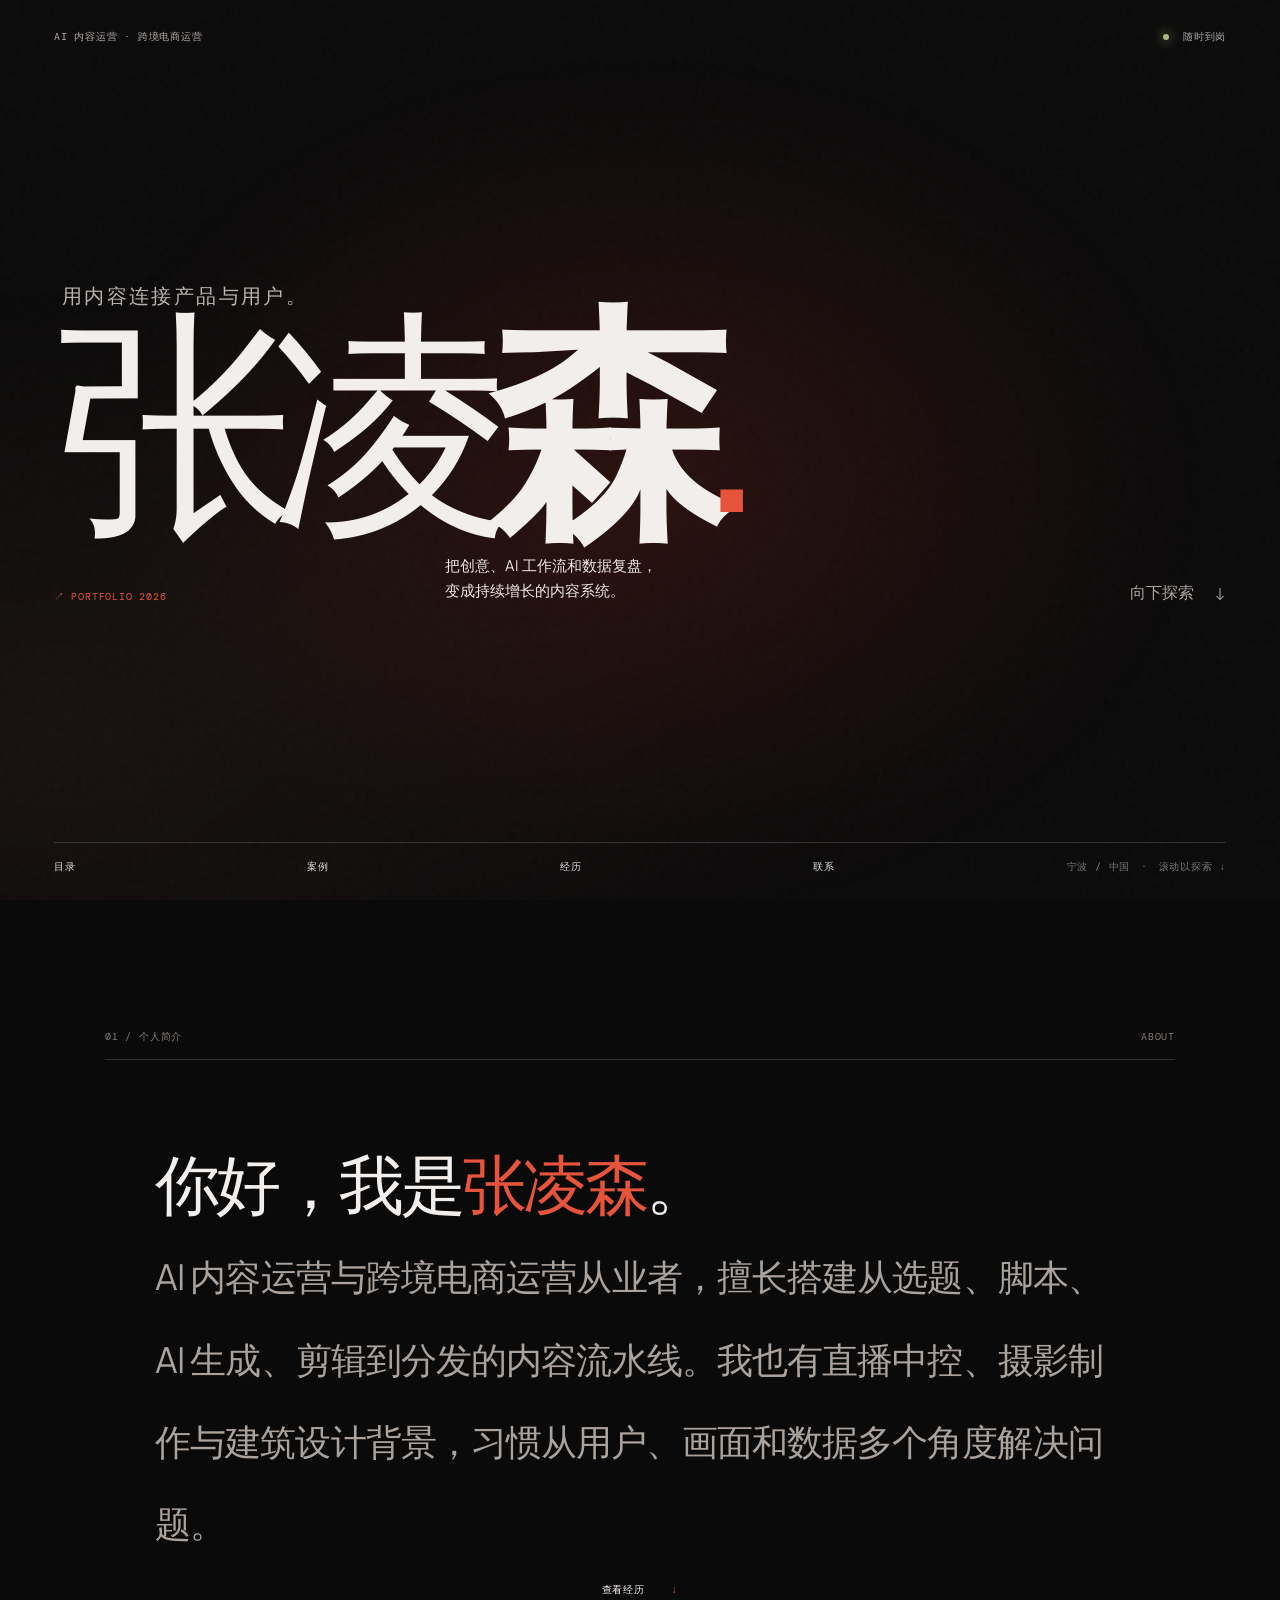
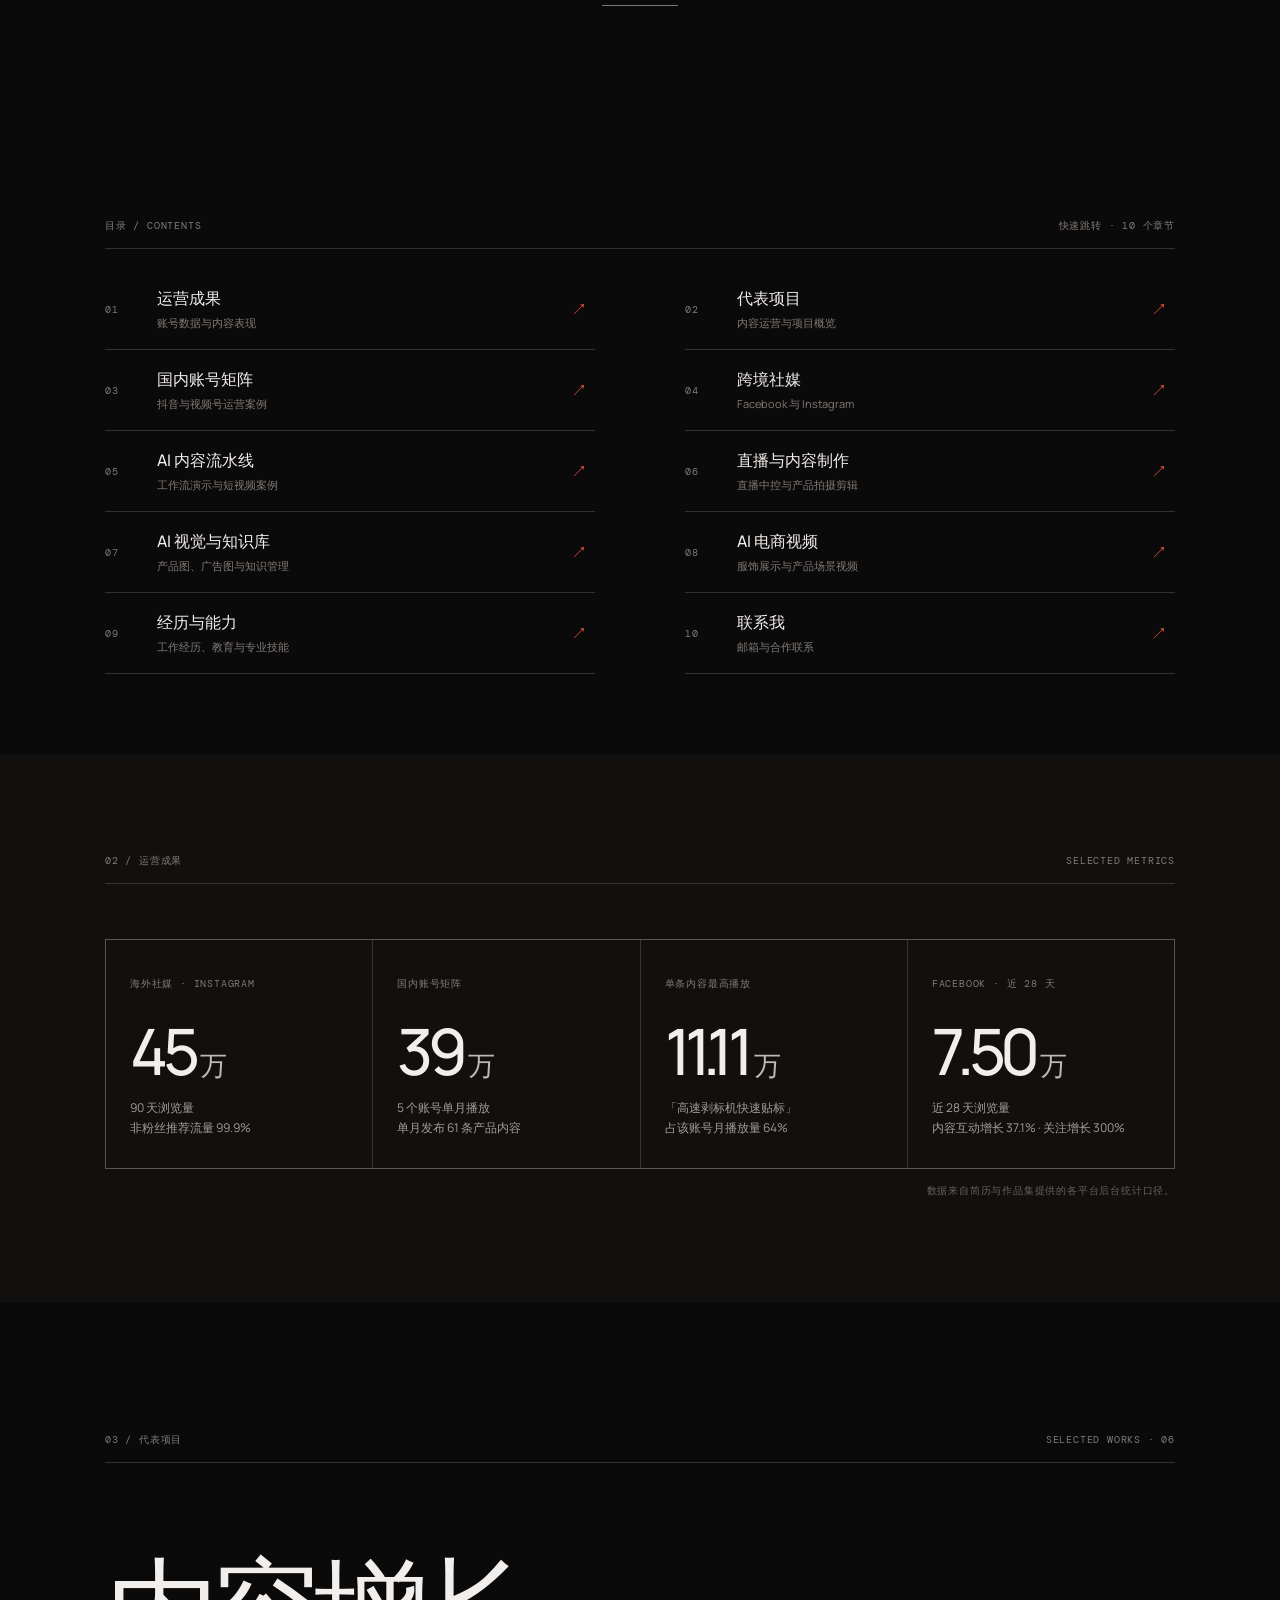
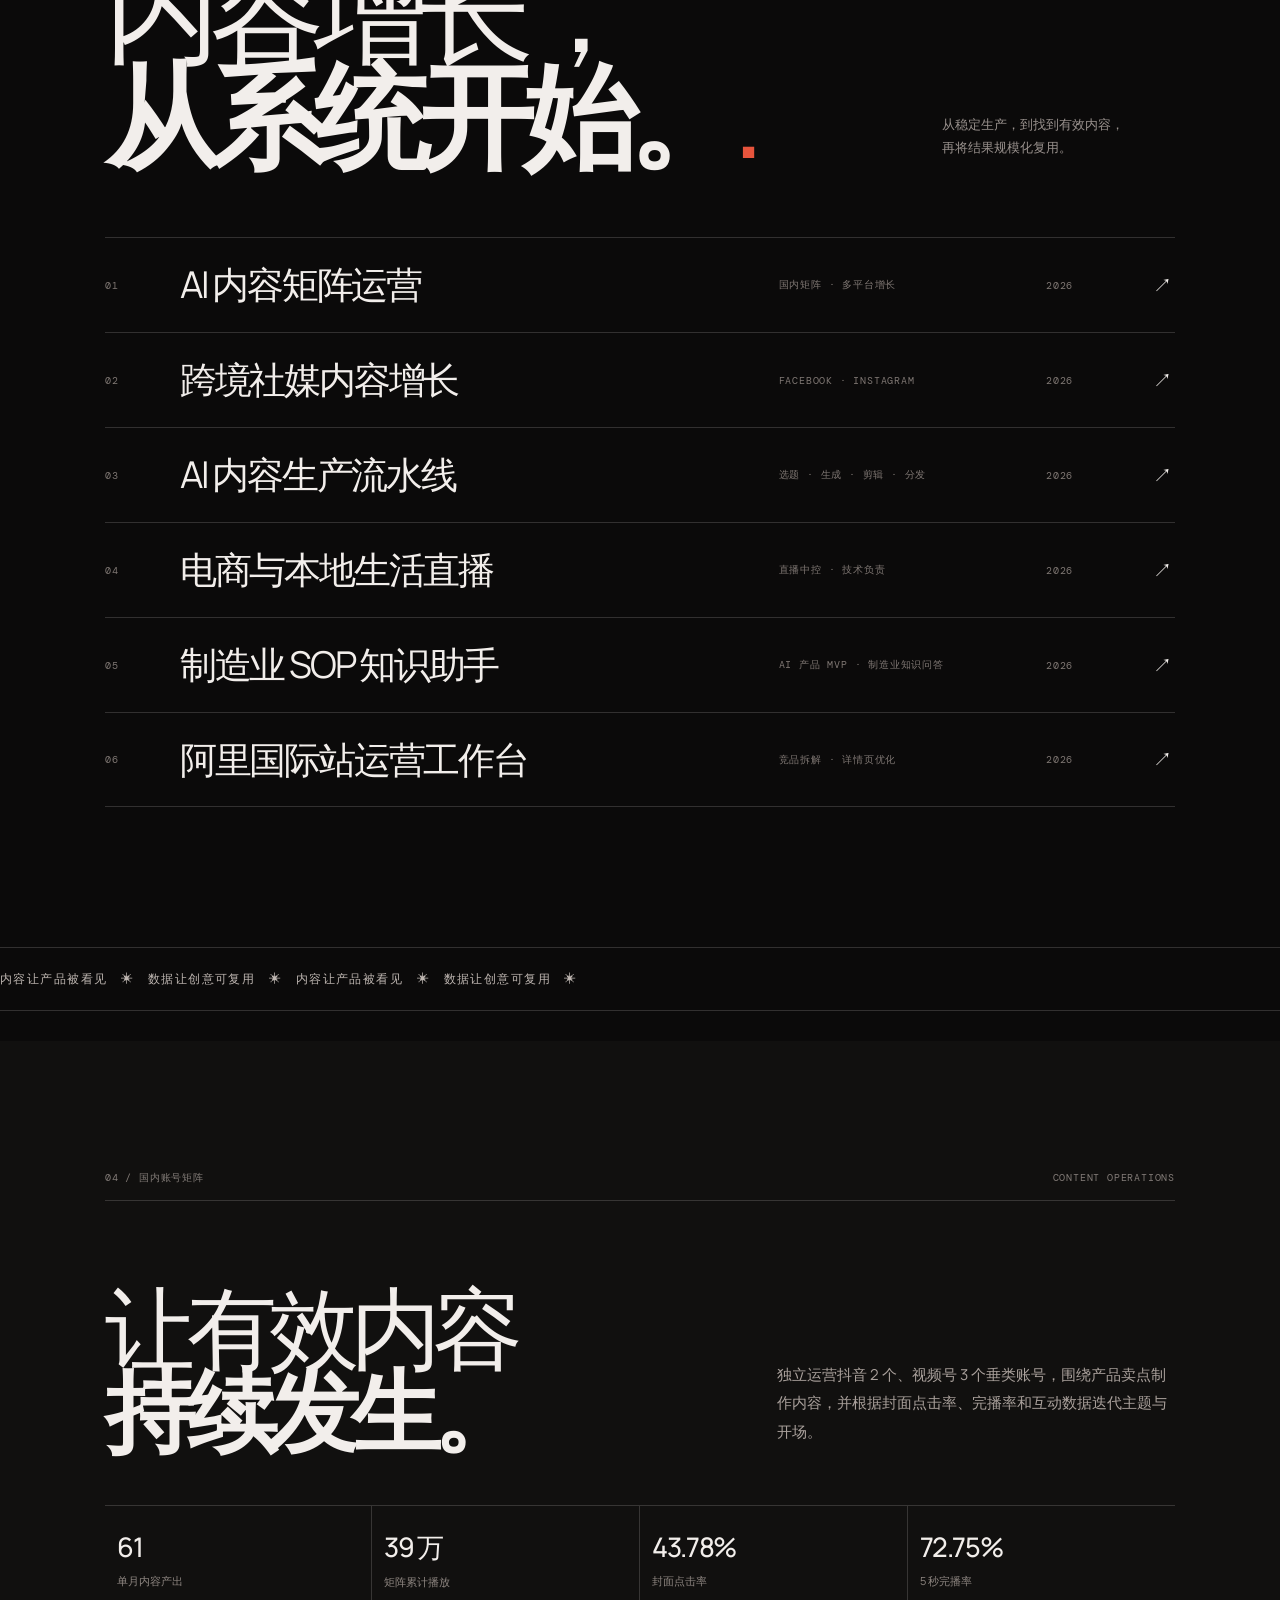
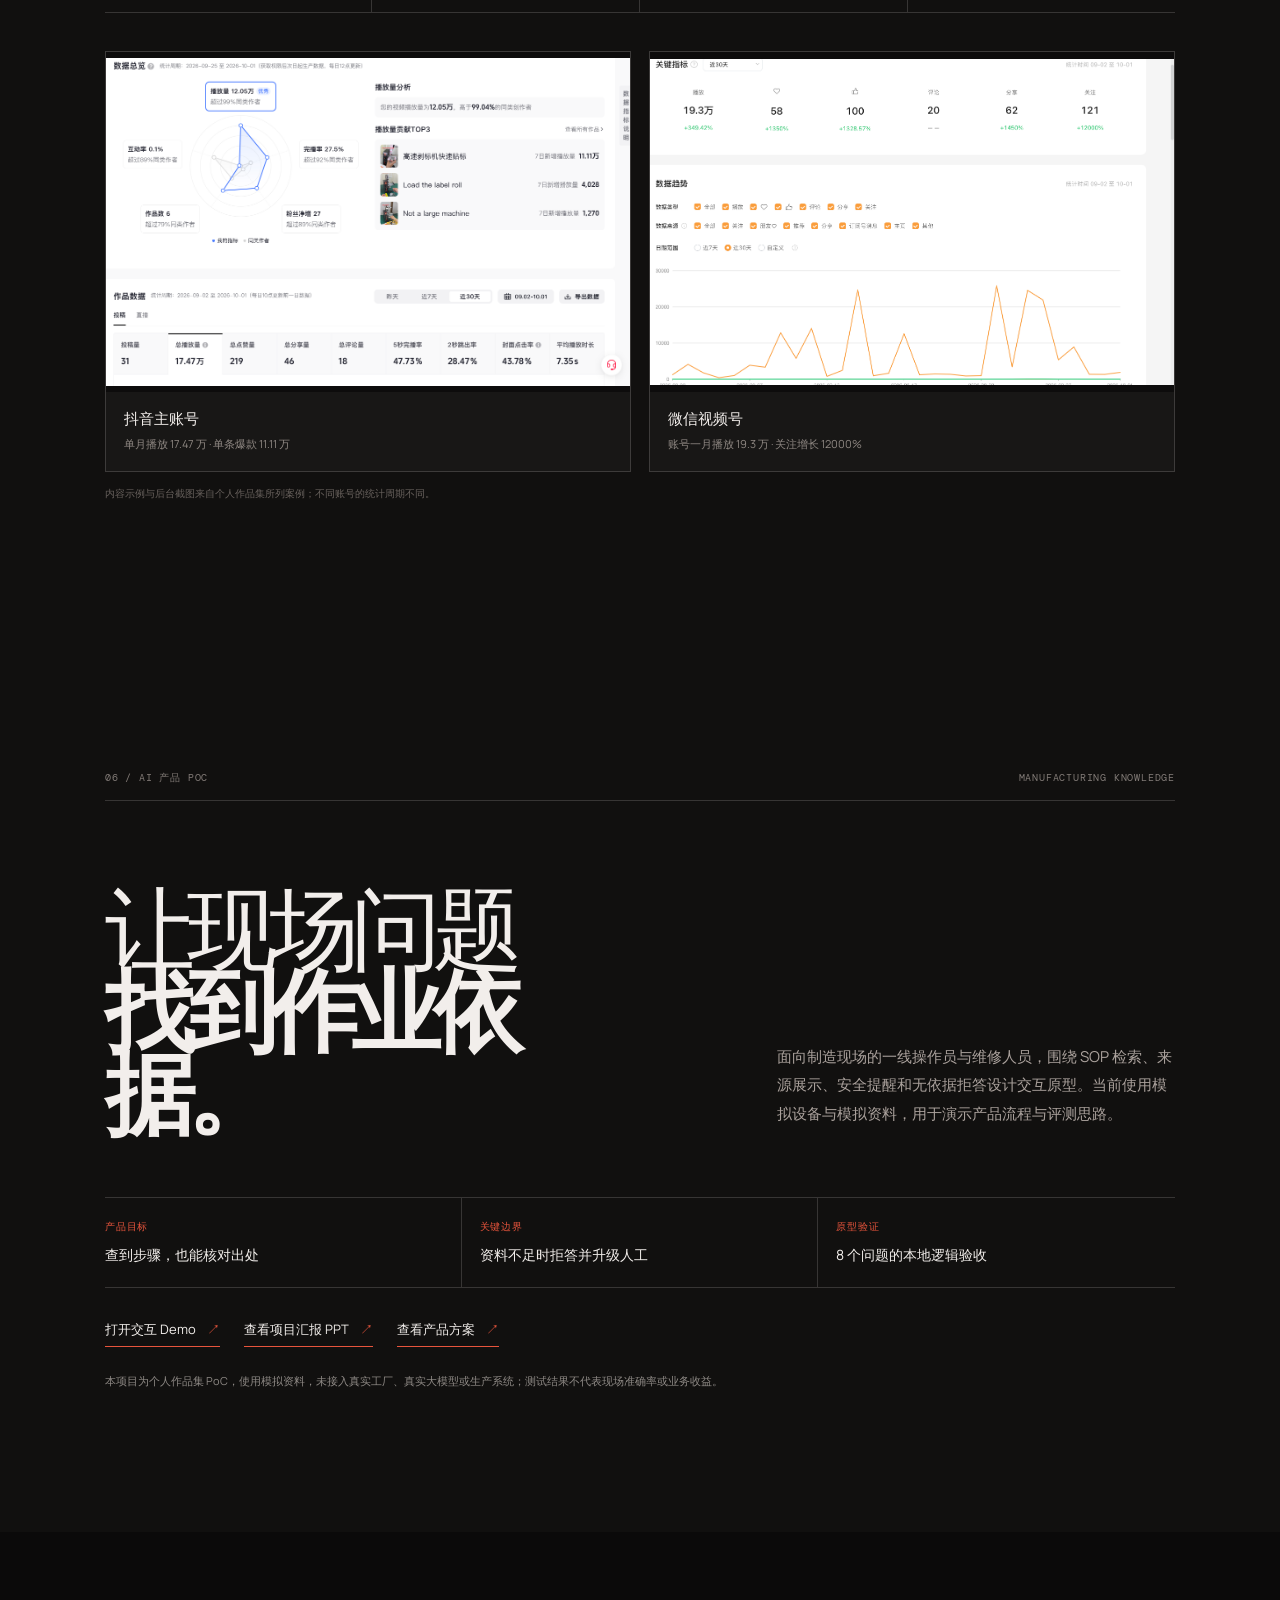
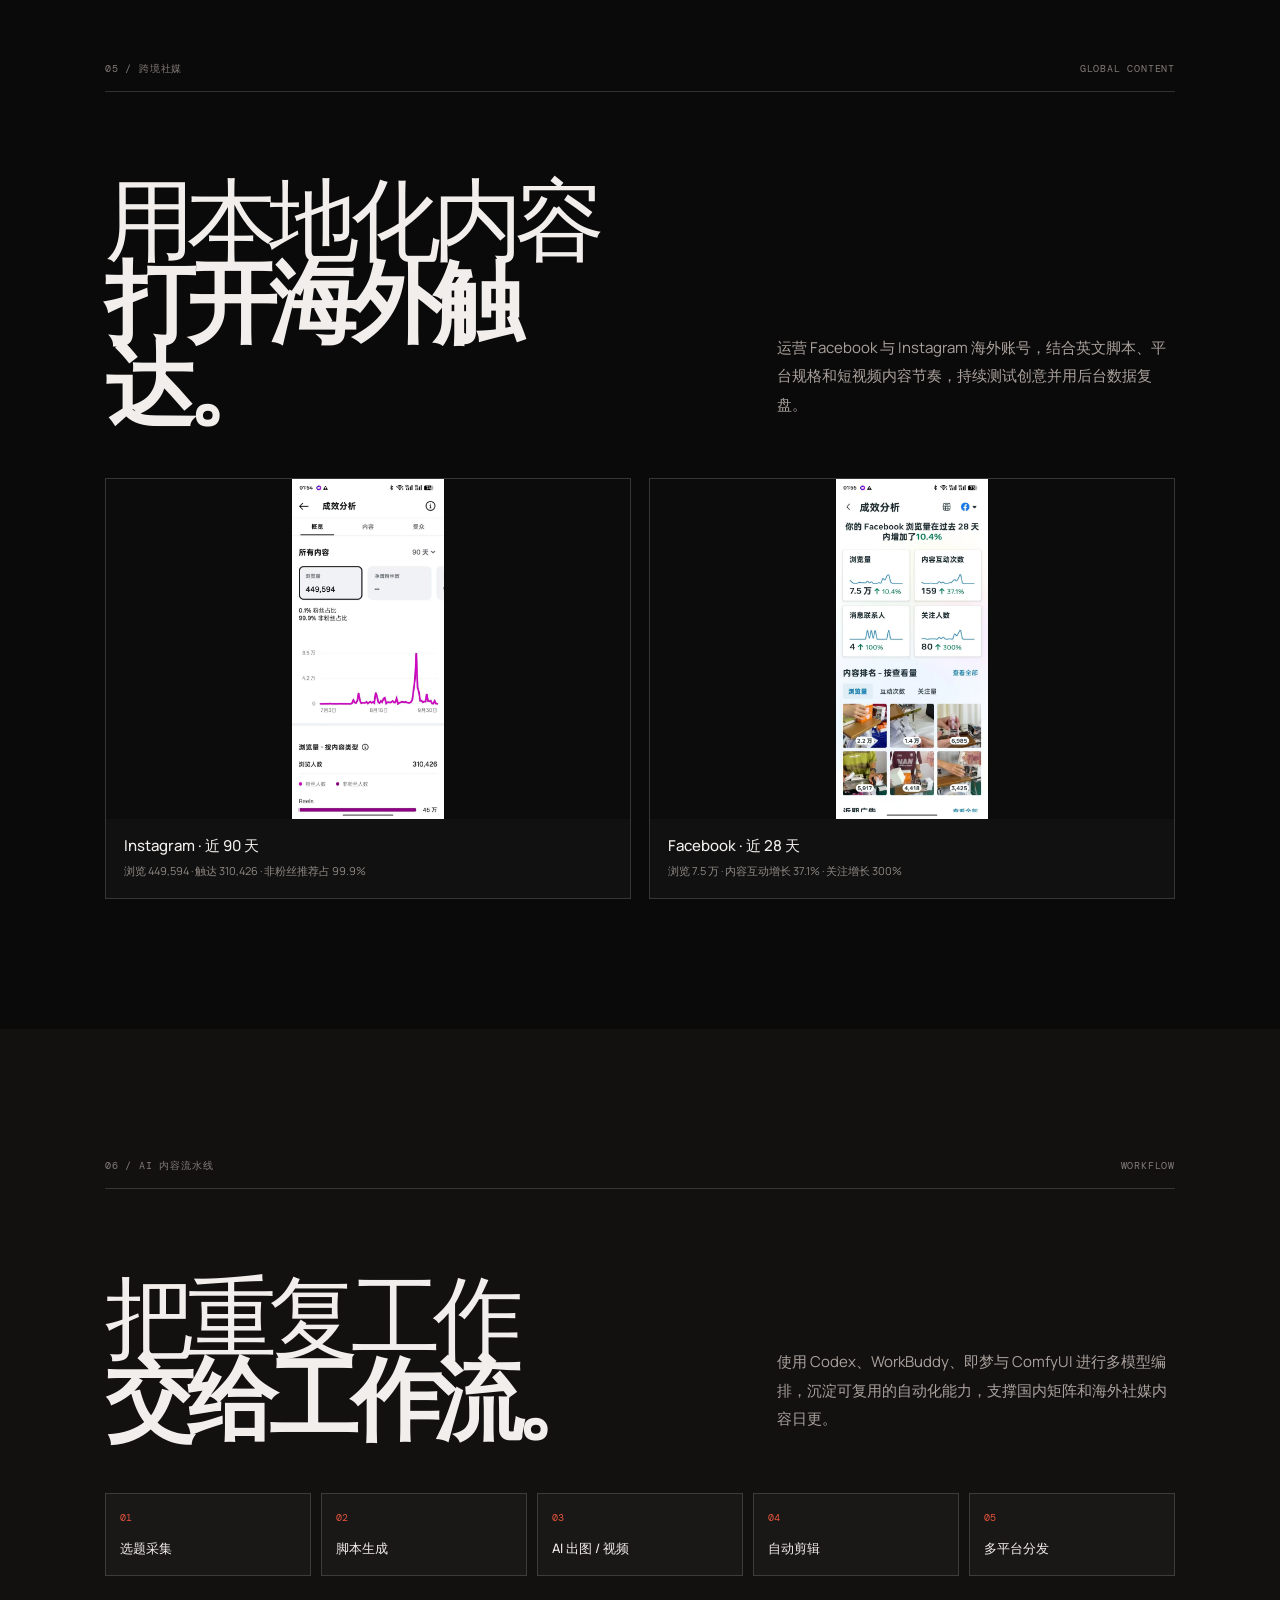
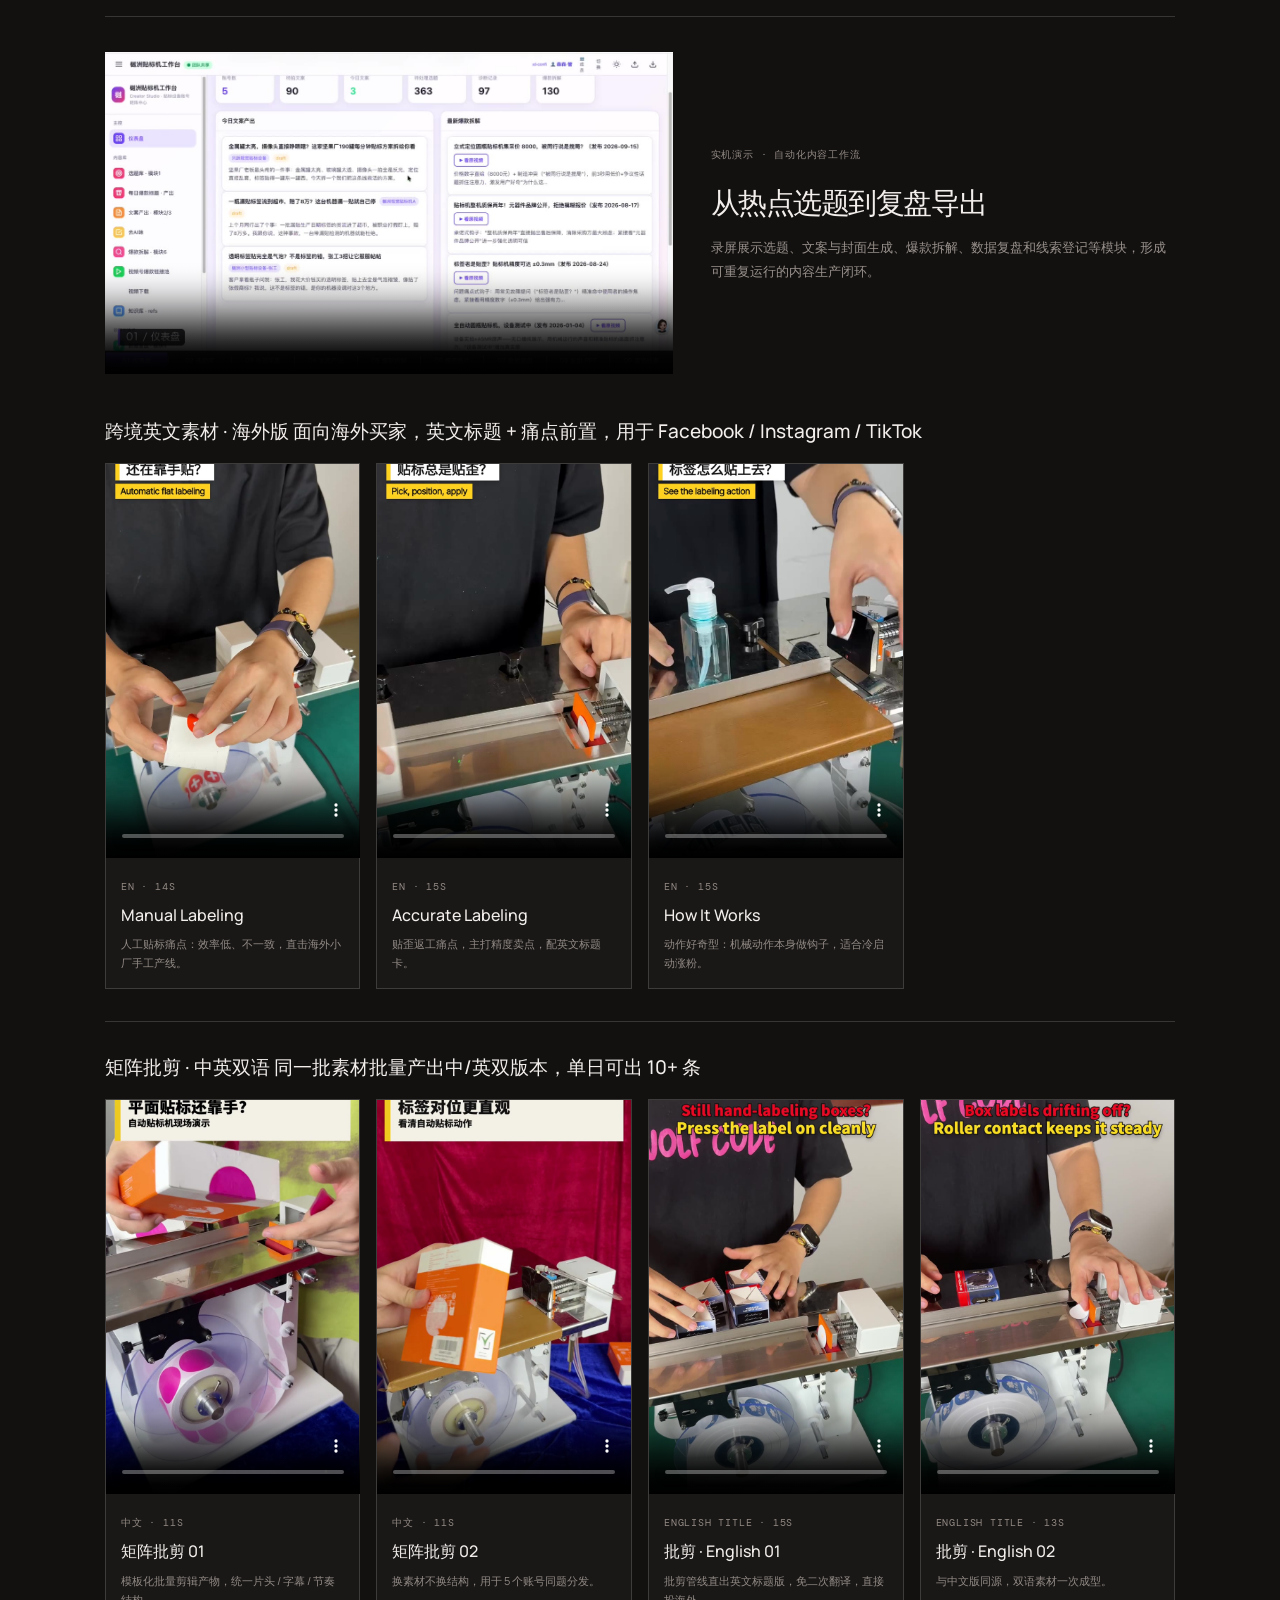
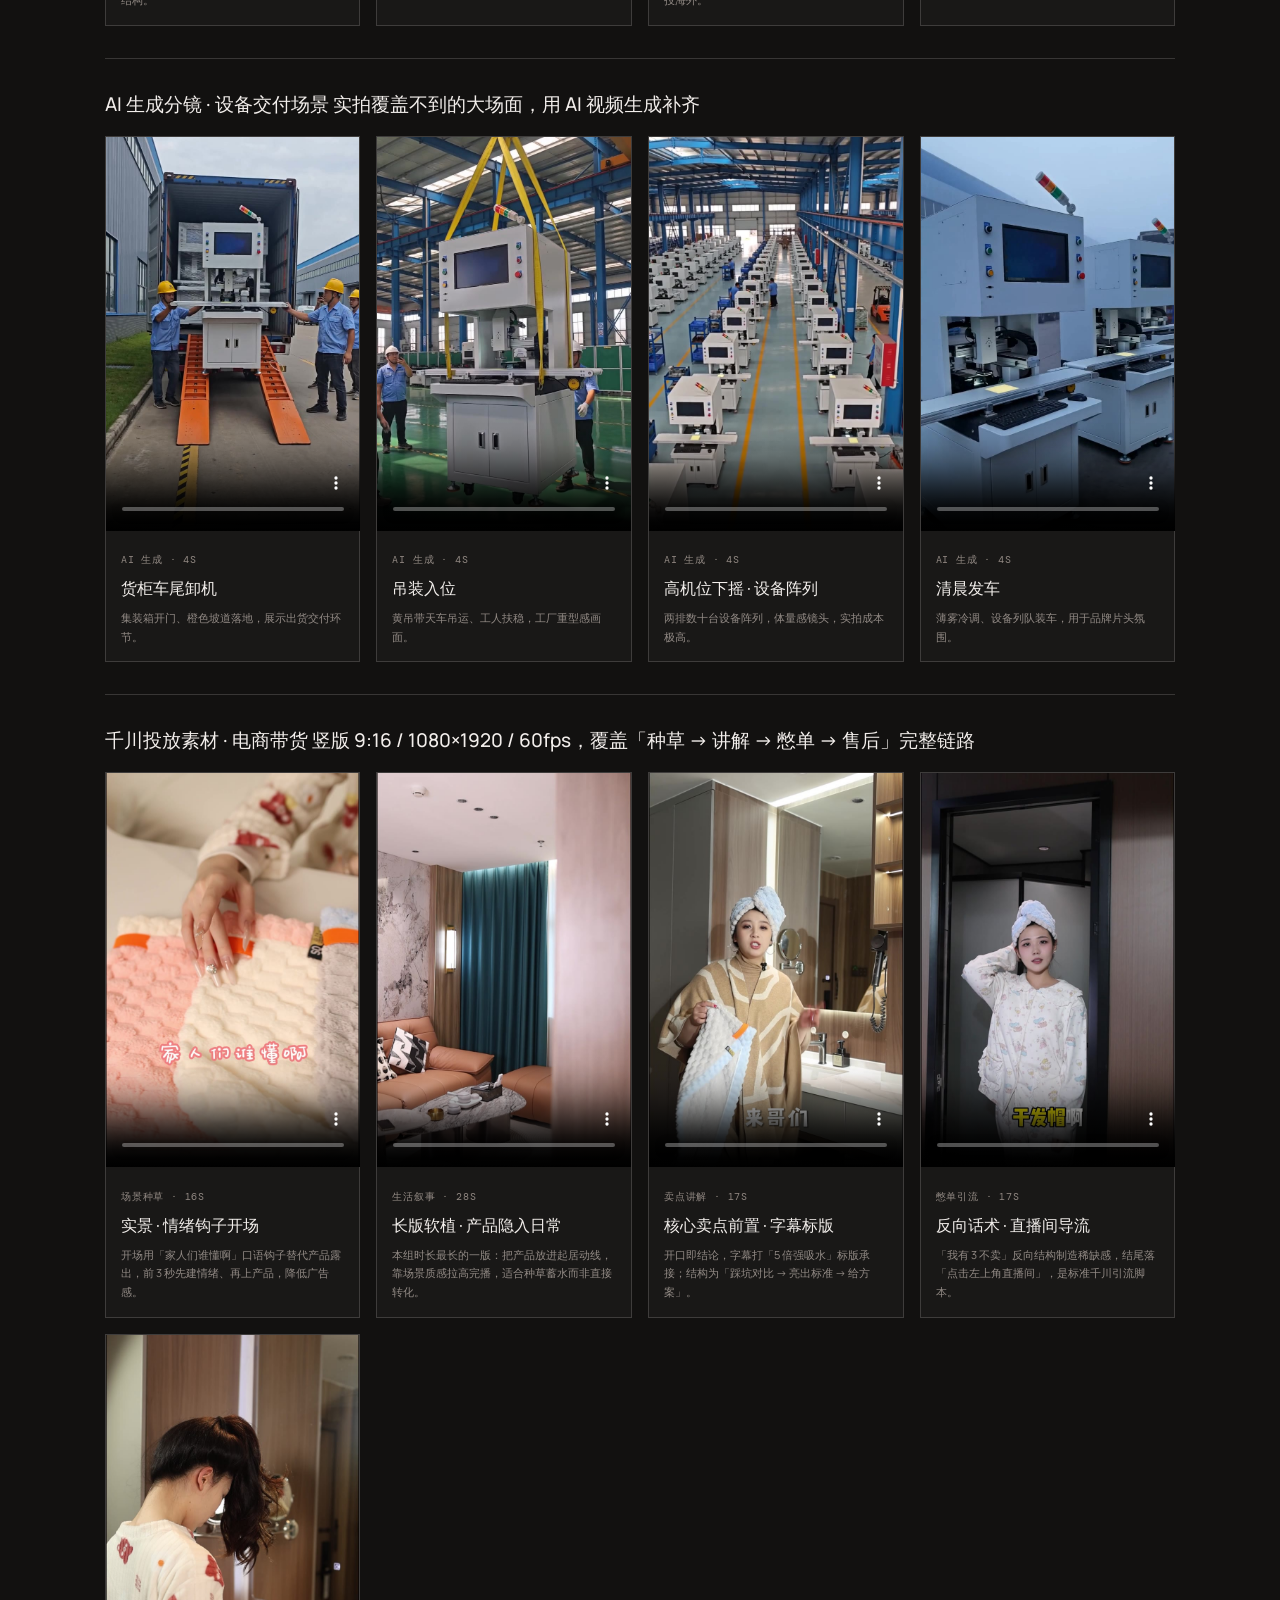
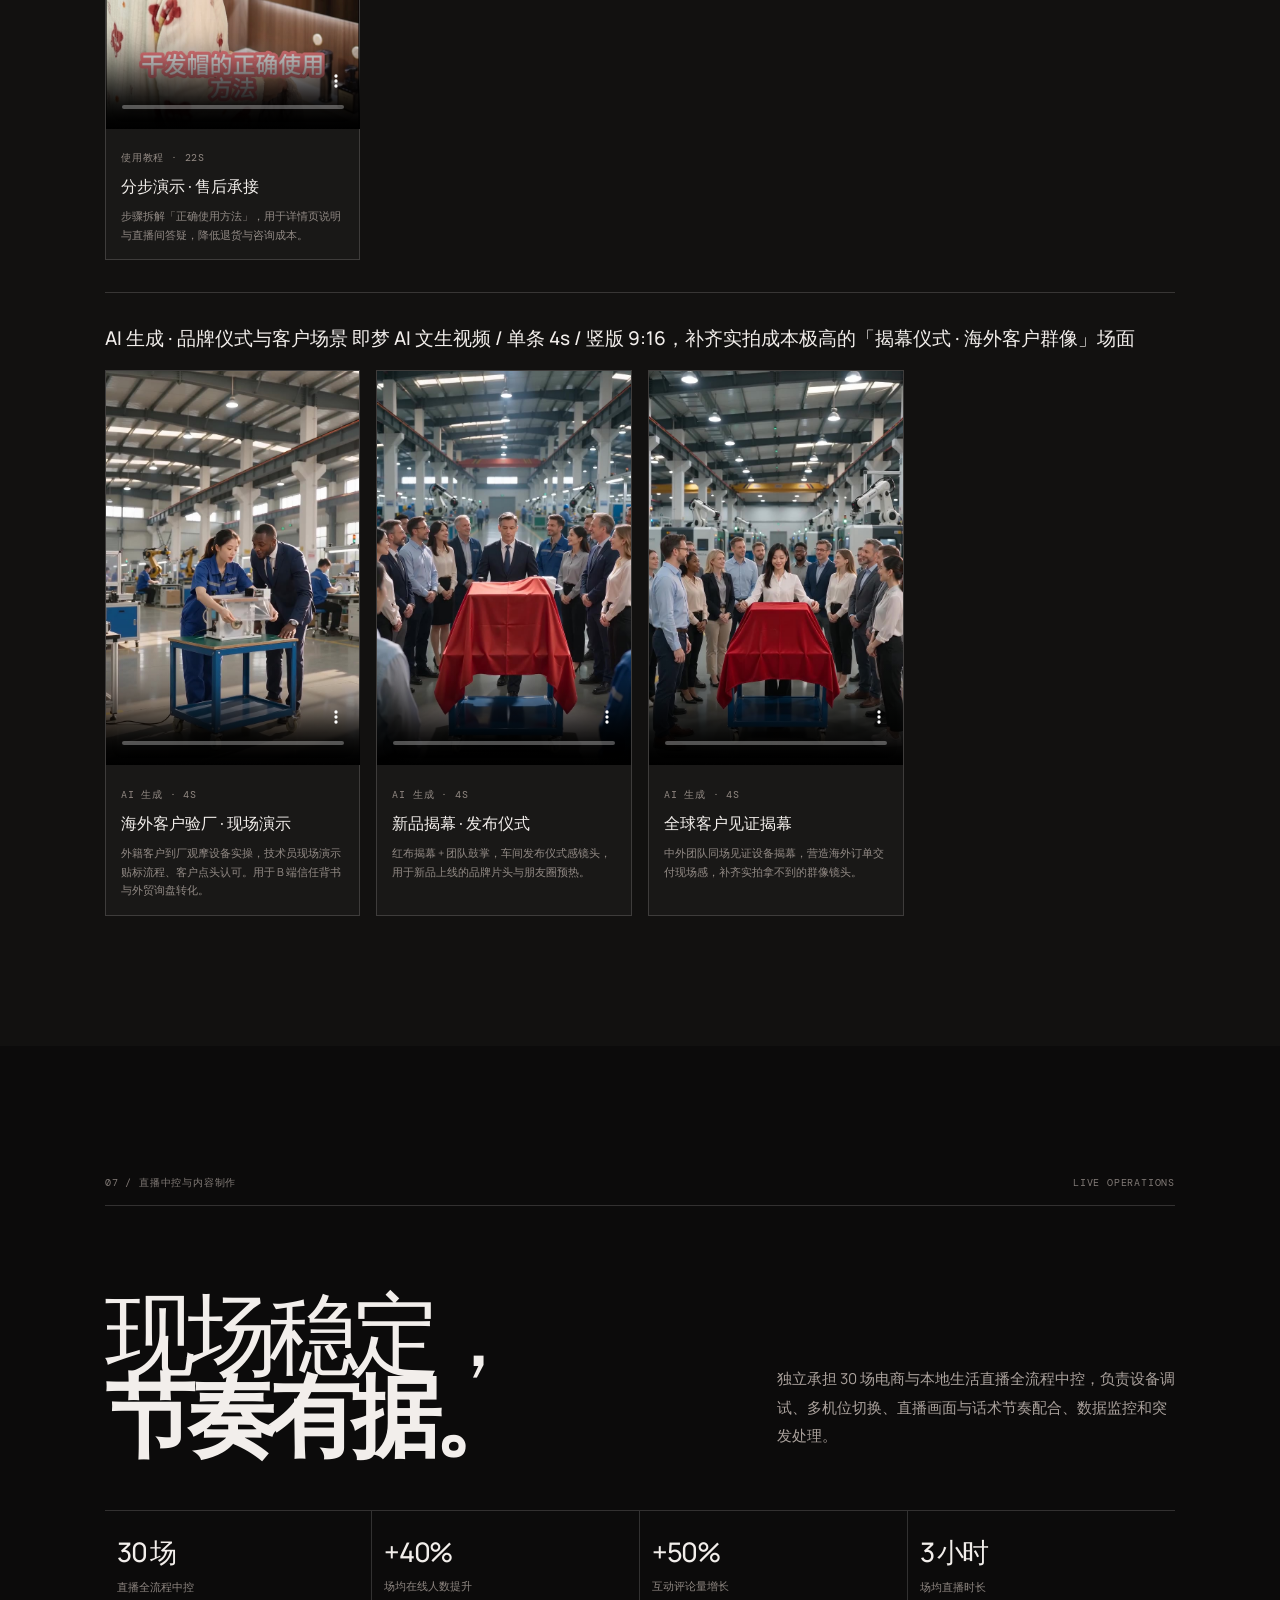
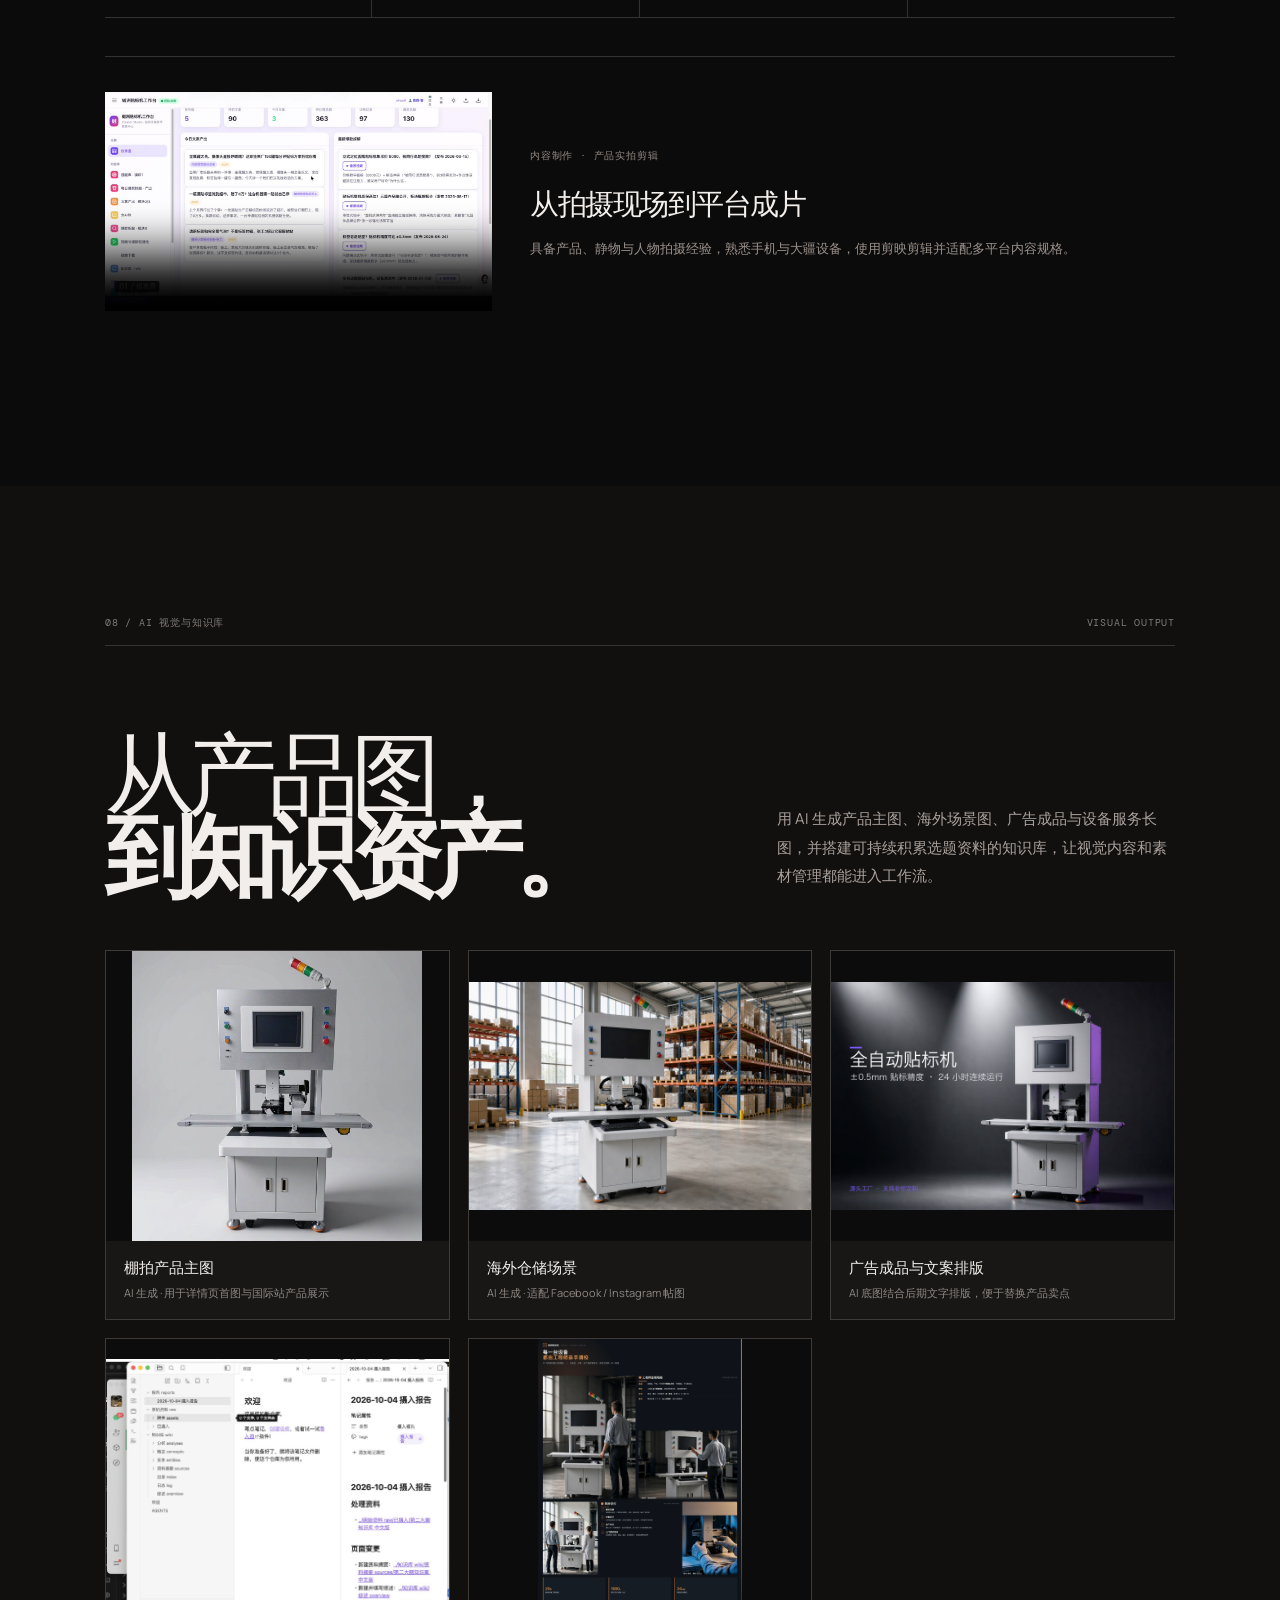
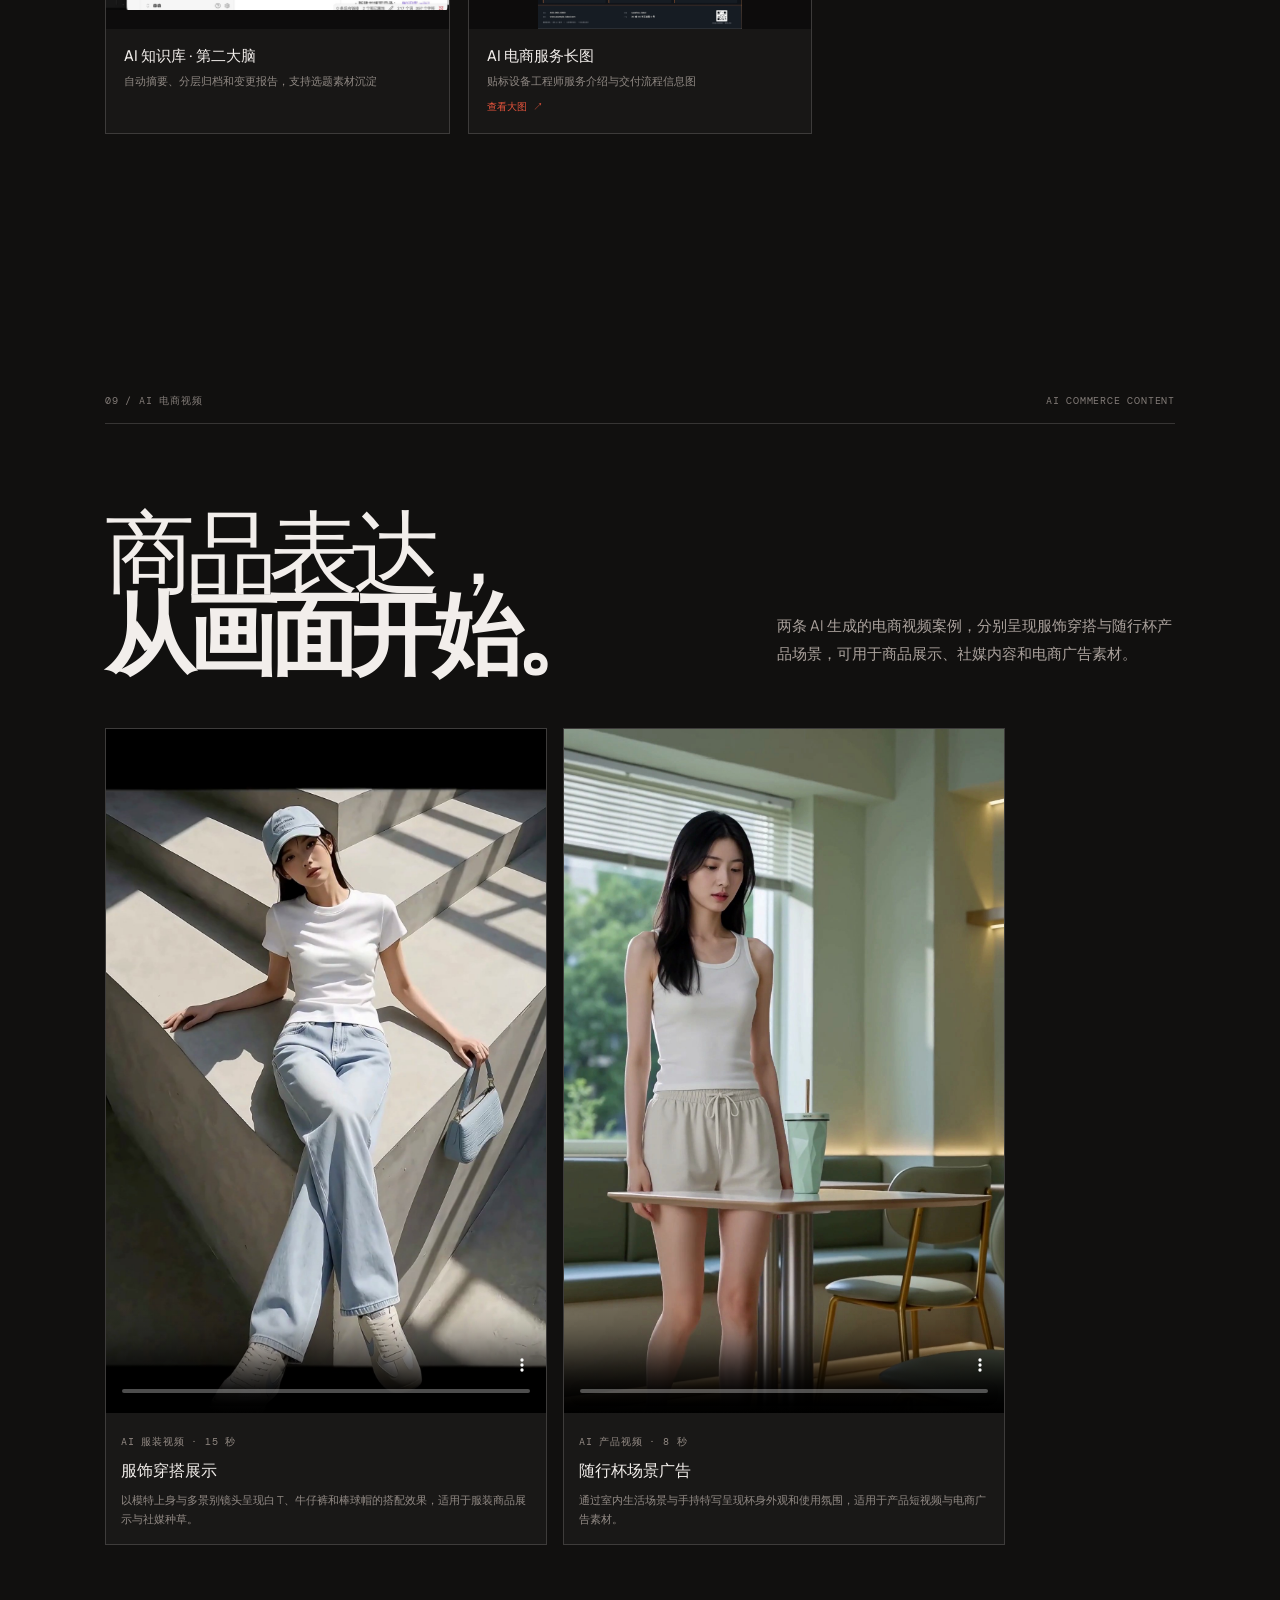
==== commit a9009008: "Remove four labeling montage videos" ====
--- a/index.html
+++ b/index.html
@@ -7,13 +7,12 @@
   <title>张凌森 — AI 内容运营 / 跨境电商运营</title>
   <meta name="description" content="张凌森的个人作品集：AI 内容矩阵运营、跨境社媒增长、直播中控与内容自动化。">
   <script>document.documentElement.classList.add('js');</script>
+  <link rel="stylesheet" href="style.css">
   <link rel="preconnect" href="https://fonts.googleapis.com">
   <link rel="preconnect" href="https://fonts.gstatic.com" crossorigin>
-  <link href="https://fonts.googleapis.com/css2?family=DM+Mono:wght@400;500&family=Manrope:wght@400;500;600;700;800&display=swap" rel="stylesheet">
-  <link rel="stylesheet" href="style.css">
+  <link href="https://fonts.googleapis.com/css2?family=DM+Mono:wght@400;500&family=Manrope:wght@400;500;600;700;800&display=swap" rel="stylesheet" media="print" onload="this.media='all'">
 </head>
 <body>
-  <div class="loader" aria-hidden="true"><span>正在整理内容</span><b>00</b></div>
   <div class="cursor" aria-hidden="true"></div>
   <header class="hero" id="top">
     <div class="hero-glow"></div><div class="grain"></div>
@@ -75,7 +74,7 @@
         <a class="project-row" href="sop-assistant/index.html" data-image="assets/zhang/kb-secondbrain.jpg"><span class="num mono">05</span><span class="project-title">制造业 SOP 知识助手</span><span class="project-type mono">AI 产品 MVP · 制造业知识问答</span><span class="project-year mono">2026</span><span class="arrow">↗</span></a>
         <a class="project-row" href="index_workbench.html" data-image="assets/zhang/cn1.jpg"><span class="num mono">06</span><span class="project-title">阿里国际站运营工作台</span><span class="project-type mono">竞品拆解 · 详情页优化</span><span class="project-year mono">2026</span><span class="arrow">↗</span></a>
       </div>
-      <div class="preview" aria-hidden="true"><img src="assets/zhang/02-douyin-account2-viral.png" alt=""></div>
+      <div class="preview" aria-hidden="true"><img loading="lazy" decoding="async" src="assets/zhang/02-douyin-account2-viral.png" alt=""></div>
       <div class="marquee" aria-hidden="true"><div>内容让产品被看见　✳　数据让创意可复用　✳　内容让产品被看见　✳　数据让创意可复用　✳　</div></div>
     </section>
 
@@ -84,8 +83,8 @@
       <div class="case-intro"><h2 class="reveal">让有效内容<br><em>持续发生。</em></h2><p>独立运营抖音 2 个、视频号 3 个垂类账号，围绕产品卖点制作内容，并根据封面点击率、完播率和互动数据迭代主题与开场。</p></div>
       <div class="metrics-strip"><div><b>61</b><span>单月内容产出</span></div><div><b>39 万</b><span>矩阵累计播放</span></div><div><b>43.78%</b><span>封面点击率</span></div><div><b>72.75%</b><span>5 秒完播率</span></div></div>
       <div class="image-grid">
-        <figure class="proof-card"><img src="assets/zhang/02-douyin-account2-viral.png" alt="抖音主账号内容运营数据"><figcaption><b>抖音主账号</b><span>单月播放 17.47 万 · 单条爆款 11.11 万</span></figcaption></figure>
-        <figure class="proof-card"><img src="assets/zhang/04-shipinhao-b.png" alt="微信视频号近 30 天数据"><figcaption><b>微信视频号</b><span>账号一月播放 19.3 万 · 关注增长 12000%</span></figcaption></figure>
+        <figure class="proof-card"><img loading="lazy" decoding="async" src="assets/zhang/02-douyin-account2-viral.png" alt="抖音主账号内容运营数据"><figcaption><b>抖音主账号</b><span>单月播放 17.47 万 · 单条爆款 11.11 万</span></figcaption></figure>
+        <figure class="proof-card"><img loading="lazy" decoding="async" src="assets/zhang/04-shipinhao-b.png" alt="微信视频号近 30 天数据"><figcaption><b>微信视频号</b><span>账号一月播放 19.3 万 · 关注增长 12000%</span></figcaption></figure>
       </div>
       <p class="small-note">内容示例与后台截图来自个人作品集所列案例；不同账号的统计周期不同。</p>
     </section>
@@ -102,8 +101,8 @@
       <div class="section-label mono"><span>05 / 跨境社媒</span><span>GLOBAL CONTENT</span></div>
       <div class="case-intro"><h2 class="reveal">用本地化内容<br><em>打开海外触达。</em></h2><p>运营 Facebook 与 Instagram 海外账号，结合英文脚本、平台规格和短视频内容节奏，持续测试创意并用后台数据复盘。</p></div>
       <div class="image-grid">
-        <figure class="proof-card"><img src="assets/zhang/07-instagram.jpg" alt="Instagram 近 90 天运营表现"><figcaption><b>Instagram · 近 90 天</b><span>浏览 449,594 · 触达 310,426 · 非粉丝推荐占 99.9%</span></figcaption></figure>
-        <figure class="proof-card"><img src="assets/zhang/06-facebook.jpg" alt="Facebook 近 28 天运营表现"><figcaption><b>Facebook · 近 28 天</b><span>浏览 7.5 万 · 内容互动增长 37.1% · 关注增长 300%</span></figcaption></figure>
+        <figure class="proof-card"><img loading="lazy" decoding="async" src="assets/zhang/07-instagram.jpg" alt="Instagram 近 90 天运营表现"><figcaption><b>Instagram · 近 90 天</b><span>浏览 449,594 · 触达 310,426 · 非粉丝推荐占 99.9%</span></figcaption></figure>
+        <figure class="proof-card"><img loading="lazy" decoding="async" src="assets/zhang/06-facebook.jpg" alt="Facebook 近 28 天运营表现"><figcaption><b>Facebook · 近 28 天</b><span>浏览 7.5 万 · 内容互动增长 37.1% · 关注增长 300%</span></figcaption></figure>
       </div>
     </section>
 
@@ -111,26 +110,26 @@
       <div class="section-label mono"><span>06 / AI 内容流水线</span><span>WORKFLOW</span></div>
       <div class="case-intro"><h2 class="reveal">把重复工作<br><em>交给工作流。</em></h2><p>使用 Codex、WorkBuddy、即梦与 ComfyUI 进行多模型编排，沉淀可复用的自动化能力，支撑国内矩阵和海外社媒内容日更。</p></div>
       <div class="flow"><div class="step"><span>01</span><b>选题采集</b></div><div class="step"><span>02</span><b>脚本生成</b></div><div class="step"><span>03</span><b>AI 出图 / 视频</b></div><div class="step"><span>04</span><b>自动剪辑</b></div><div class="step"><span>05</span><b>多平台分发</b></div></div>
-      <div class="video-feature"><video controls preload="metadata" poster="assets/zhang/video-poster.jpg"><source src="assets/zhang/workflow-demo.mp4" type="video/mp4"></video><div><span class="mono">实机演示 · 自动化内容工作流</span><h3>从热点选题到复盘导出</h3><p>录屏展示选题、文案与封面生成、爆款拆解、数据复盘和线索登记等模块，形成可重复运行的内容生产闭环。</p></div></div>
-      <div class="portfolio-work-groups"><div class="work-group"><h3>创意混剪 · 视觉贴标机四版 同一产品 4 个创意方向，并行测试选出最优脚本</h3><div class="clip-grid"><figure class="clip-card"><video controls preload="none" poster="assets/zhang/mix1.jpg"><source src="assets/zhang/mix1.mp4" type="video/mp4"></video><figcaption><span class="mono">卖点前置 · 16s</span><b>01 双摄识别精贴</b><p>开头 3 秒直接给结果：双摄识别 → 精准贴合，用成品画面替代口播铺垫。</p></figcaption></figure><figure class="clip-card"><video controls preload="none" poster="assets/zhang/mix2.jpg"><source src="assets/zhang/mix2.mp4" type="video/mp4"></video><figcaption><span class="mono">成本叙事 · 19s</span><b>02 外包变自产</b><p>打「降本」心智：外包贴标 → 自有设备，对准中小厂的成本焦虑。</p></figcaption></figure><figure class="clip-card"><video controls preload="none" poster="assets/zhang/mix3.jpg"><source src="assets/zhang/mix3.mp4" type="video/mp4"></video><figcaption><span class="mono">痛点反转 · 21s</span><b>03 返工痛点反转</b><p>情绪钩子：贴歪返工 → 视觉纠偏，先制造麻烦再给解法。</p></figcaption></figure><figure class="clip-card"><video controls preload="none" poster="assets/zhang/mix4.jpg"><source src="assets/zhang/mix4.mp4" type="video/mp4"></video><figcaption><span class="mono">节奏卡点 · 20s</span><b>04 快准狠狙击贴标</b><p>卡点剪辑，突出速度与精度，节奏最紧、完播最高的一版。</p></figcaption></figure></div></div><div class="work-group"><h3>跨境英文素材 · 海外版 面向海外买家，英文标题 + 痛点前置，用于 Facebook / Instagram / TikTok</h3><div class="clip-grid"><figure class="clip-card"><video controls preload="none" poster="assets/zhang/ex1.jpg"><source src="assets/zhang/ex1.mp4" type="video/mp4"></video><figcaption><span class="mono">EN · 14s</span><b>Manual Labeling</b><p>人工贴标痛点：效率低、不一致，直击海外小厂手工产线。</p></figcaption></figure><figure class="clip-card"><video controls preload="none" poster="assets/zhang/ex2.jpg"><source src="assets/zhang/ex2.mp4" type="video/mp4"></video><figcaption><span class="mono">EN · 15s</span><b>Accurate Labeling</b><p>贴歪返工痛点，主打精度卖点，配英文标题卡。</p></figcaption></figure><figure class="clip-card"><video controls preload="none" poster="assets/zhang/ex3.jpg"><source src="assets/zhang/ex3.mp4" type="video/mp4"></video><figcaption><span class="mono">EN · 15s</span><b>How It Works</b><p>动作好奇型：机械动作本身做钩子，适合冷启动涨粉。</p></figcaption></figure></div></div><div class="work-group"><h3>矩阵批剪 · 中英双语 同一批素材批量产出中/英双版本，单日可出 10+ 条</h3><div class="clip-grid"><figure class="clip-card"><video controls preload="none" poster="assets/zhang/cn1.jpg"><source src="assets/zhang/cn1.mp4" type="video/mp4"></video><figcaption><span class="mono">中文 · 11s</span><b>矩阵批剪 01</b><p>模板化批量剪辑产物，统一片头 / 字幕 / 节奏结构。</p></figcaption></figure><figure class="clip-card"><video controls preload="none" poster="assets/zhang/cn2.jpg"><source src="assets/zhang/cn2.mp4" type="video/mp4"></video><figcaption><span class="mono">中文 · 11s</span><b>矩阵批剪 02</b><p>换素材不换结构，用于 5 个账号同题分发。</p></figcaption></figure><figure class="clip-card"><video controls preload="none" poster="assets/zhang/en1.jpg"><source src="assets/zhang/en1.mp4" type="video/mp4"></video><figcaption><span class="mono">English Title · 15s</span><b>批剪 · English 01</b><p>批剪管线直出英文标题版，免二次翻译，直接投海外。</p></figcaption></figure><figure class="clip-card"><video controls preload="none" poster="assets/zhang/en2.jpg"><source src="assets/zhang/en2.mp4" type="video/mp4"></video><figcaption><span class="mono">English Title · 13s</span><b>批剪 · English 02</b><p>与中文版同源，双语素材一次成型。</p></figcaption></figure></div></div><div class="work-group"><h3>AI 生成分镜 · 设备交付场景 实拍覆盖不到的大场面，用 AI 视频生成补齐</h3><div class="clip-grid"><figure class="clip-card"><video controls preload="none" poster="assets/zhang/ai1.jpg"><source src="assets/zhang/ai1.mp4" type="video/mp4"></video><figcaption><span class="mono">AI 生成 · 4s</span><b>货柜车尾卸机</b><p>集装箱开门、橙色坡道落地，展示出货交付环节。</p></figcaption></figure><figure class="clip-card"><video controls preload="none" poster="assets/zhang/ai2.jpg"><source src="assets/zhang/ai2.mp4" type="video/mp4"></video><figcaption><span class="mono">AI 生成 · 4s</span><b>吊装入位</b><p>黄吊带天车吊运、工人扶稳，工厂重型感画面。</p></figcaption></figure><figure class="clip-card"><video controls preload="none" poster="assets/zhang/ai3.jpg"><source src="assets/zhang/ai3.mp4" type="video/mp4"></video><figcaption><span class="mono">AI 生成 · 4s</span><b>高机位下摇 · 设备阵列</b><p>两排数十台设备阵列，体量感镜头，实拍成本极高。</p></figcaption></figure><figure class="clip-card"><video controls preload="none" poster="assets/zhang/ai4.jpg"><source src="assets/zhang/ai4.mp4" type="video/mp4"></video><figcaption><span class="mono">AI 生成 · 4s</span><b>清晨发车</b><p>薄雾冷调、设备列队装车，用于品牌片头氛围。</p></figcaption></figure></div></div><div class="work-group"><h3>千川投放素材 · 电商带货 竖版 9:16 / 1080×1920 / 60fps，覆盖「种草 → 讲解 → 憋单 → 售后」完整链路</h3><div class="clip-grid"><figure class="clip-card"><video controls preload="none" poster="assets/zhang/qc1.jpg"><source src="assets/zhang/qc1.mp4" type="video/mp4"></video><figcaption><span class="mono">场景种草 · 16s</span><b>实景 · 情绪钩子开场</b><p>开场用「家人们谁懂啊」口语钩子替代产品露出，前 3 秒先建情绪、再上产品，降低广告感。</p></figcaption></figure><figure class="clip-card"><video controls preload="none" poster="assets/zhang/qc2.jpg"><source src="assets/zhang/qc2.mp4" type="video/mp4"></video><figcaption><span class="mono">生活叙事 · 28s</span><b>长版软植 · 产品隐入日常</b><p>本组时长最长的一版：把产品放进起居动线，靠场景质感拉高完播，适合种草蓄水而非直接转化。</p></figcaption></figure><figure class="clip-card"><video controls preload="none" poster="assets/zhang/qc3.jpg"><source src="assets/zhang/qc3.mp4" type="video/mp4"></video><figcaption><span class="mono">卖点讲解 · 17s</span><b>核心卖点前置 · 字幕标版</b><p>开口即结论，字幕打「5 倍强吸水」标版承接；结构为「踩坑对比 → 亮出标准 → 给方案」。</p></figcaption></figure><figure class="clip-card"><video controls preload="none" poster="assets/zhang/qc4.jpg"><source src="assets/zhang/qc4.mp4" type="video/mp4"></video><figcaption><span class="mono">憋单引流 · 17s</span><b>反向话术 · 直播间导流</b><p>「我有 3 不卖」反向结构制造稀缺感，结尾落「点击左上角直播间」，是标准千川引流脚本。</p></figcaption></figure><figure class="clip-card"><video controls preload="none" poster="assets/zhang/qc5.jpg"><source src="assets/zhang/qc5.mp4" type="video/mp4"></video><figcaption><span class="mono">使用教程 · 22s</span><b>分步演示 · 售后承接</b><p>步骤拆解「正确使用方法」，用于详情页说明与直播间答疑，降低退货与咨询成本。</p></figcaption></figure></div></div><div class="work-group"><h3>AI 生成 · 品牌仪式与客户场景 即梦 AI 文生视频 / 单条 4s / 竖版 9:16，补齐实拍成本极高的「揭幕仪式 · 海外客户群像」场面</h3><div class="clip-grid"><figure class="clip-card"><video controls preload="none" poster="assets/zhang/aiv1.jpg"><source src="assets/zhang/aiv1.mp4" type="video/mp4"></video><figcaption><span class="mono">AI 生成 · 4s</span><b>海外客户验厂 · 现场演示</b><p>外籍客户到厂观摩设备实操，技术员现场演示贴标流程、客户点头认可。用于 B 端信任背书与外贸询盘转化。</p></figcaption></figure><figure class="clip-card"><video controls preload="none" poster="assets/zhang/aiv2.jpg"><source src="assets/zhang/aiv2.mp4" type="video/mp4"></video><figcaption><span class="mono">AI 生成 · 4s</span><b>新品揭幕 · 发布仪式</b><p>红布揭幕 + 团队鼓掌，车间发布仪式感镜头，用于新品上线的品牌片头与朋友圈预热。</p></figcaption></figure><figure class="clip-card"><video controls preload="none" poster="assets/zhang/aiv3.jpg"><source src="assets/zhang/aiv3.mp4" type="video/mp4"></video><figcaption><span class="mono">AI 生成 · 4s</span><b>全球客户见证揭幕</b><p>中外团队同场见证设备揭幕，营造海外订单交付现场感，补齐实拍拿不到的群像镜头。</p></figcaption></figure></div></div></div>
+      <div class="video-feature"><video controls playsinline loading="lazy" preload="none" poster="assets/zhang/video-poster.jpg"><source src="assets/zhang/workflow-demo.mp4" type="video/mp4"></video><div><span class="mono">实机演示 · 自动化内容工作流</span><h3>从热点选题到复盘导出</h3><p>录屏展示选题、文案与封面生成、爆款拆解、数据复盘和线索登记等模块，形成可重复运行的内容生产闭环。</p></div></div>
+      <div class="portfolio-work-groups"><div class="work-group"><h3>跨境英文素材 · 海外版 面向海外买家，英文标题 + 痛点前置，用于 Facebook / Instagram / TikTok</h3><div class="clip-grid"><figure class="clip-card"><video controls playsinline loading="lazy" preload="none" poster="assets/zhang/ex1.jpg"><source src="assets/zhang/ex1.mp4" type="video/mp4"></video><figcaption><span class="mono">EN · 14s</span><b>Manual Labeling</b><p>人工贴标痛点：效率低、不一致，直击海外小厂手工产线。</p></figcaption></figure><figure class="clip-card"><video controls playsinline loading="lazy" preload="none" poster="assets/zhang/ex2.jpg"><source src="assets/zhang/ex2.mp4" type="video/mp4"></video><figcaption><span class="mono">EN · 15s</span><b>Accurate Labeling</b><p>贴歪返工痛点，主打精度卖点，配英文标题卡。</p></figcaption></figure><figure class="clip-card"><video controls playsinline loading="lazy" preload="none" poster="assets/zhang/ex3.jpg"><source src="assets/zhang/ex3.mp4" type="video/mp4"></video><figcaption><span class="mono">EN · 15s</span><b>How It Works</b><p>动作好奇型：机械动作本身做钩子，适合冷启动涨粉。</p></figcaption></figure></div></div><div class="work-group"><h3>矩阵批剪 · 中英双语 同一批素材批量产出中/英双版本，单日可出 10+ 条</h3><div class="clip-grid"><figure class="clip-card"><video controls playsinline loading="lazy" preload="none" poster="assets/zhang/cn1.jpg"><source src="assets/zhang/cn1.mp4" type="video/mp4"></video><figcaption><span class="mono">中文 · 11s</span><b>矩阵批剪 01</b><p>模板化批量剪辑产物，统一片头 / 字幕 / 节奏结构。</p></figcaption></figure><figure class="clip-card"><video controls playsinline loading="lazy" preload="none" poster="assets/zhang/cn2.jpg"><source src="assets/zhang/cn2.mp4" type="video/mp4"></video><figcaption><span class="mono">中文 · 11s</span><b>矩阵批剪 02</b><p>换素材不换结构，用于 5 个账号同题分发。</p></figcaption></figure><figure class="clip-card"><video controls playsinline loading="lazy" preload="none" poster="assets/zhang/en1.jpg"><source src="assets/zhang/en1.mp4" type="video/mp4"></video><figcaption><span class="mono">English Title · 15s</span><b>批剪 · English 01</b><p>批剪管线直出英文标题版，免二次翻译，直接投海外。</p></figcaption></figure><figure class="clip-card"><video controls playsinline loading="lazy" preload="none" poster="assets/zhang/en2.jpg"><source src="assets/zhang/en2.mp4" type="video/mp4"></video><figcaption><span class="mono">English Title · 13s</span><b>批剪 · English 02</b><p>与中文版同源，双语素材一次成型。</p></figcaption></figure></div></div><div class="work-group"><h3>AI 生成分镜 · 设备交付场景 实拍覆盖不到的大场面，用 AI 视频生成补齐</h3><div class="clip-grid"><figure class="clip-card"><video controls playsinline loading="lazy" preload="none" poster="assets/zhang/ai1.jpg"><source src="assets/zhang/ai1.mp4" type="video/mp4"></video><figcaption><span class="mono">AI 生成 · 4s</span><b>货柜车尾卸机</b><p>集装箱开门、橙色坡道落地，展示出货交付环节。</p></figcaption></figure><figure class="clip-card"><video controls playsinline loading="lazy" preload="none" poster="assets/zhang/ai2.jpg"><source src="assets/zhang/ai2.mp4" type="video/mp4"></video><figcaption><span class="mono">AI 生成 · 4s</span><b>吊装入位</b><p>黄吊带天车吊运、工人扶稳，工厂重型感画面。</p></figcaption></figure><figure class="clip-card"><video controls playsinline loading="lazy" preload="none" poster="assets/zhang/ai3.jpg"><source src="assets/zhang/ai3.mp4" type="video/mp4"></video><figcaption><span class="mono">AI 生成 · 4s</span><b>高机位下摇 · 设备阵列</b><p>两排数十台设备阵列，体量感镜头，实拍成本极高。</p></figcaption></figure><figure class="clip-card"><video controls playsinline loading="lazy" preload="none" poster="assets/zhang/ai4.jpg"><source src="assets/zhang/ai4.mp4" type="video/mp4"></video><figcaption><span class="mono">AI 生成 · 4s</span><b>清晨发车</b><p>薄雾冷调、设备列队装车，用于品牌片头氛围。</p></figcaption></figure></div></div><div class="work-group"><h3>千川投放素材 · 电商带货 竖版 9:16 / 1080×1920 / 60fps，覆盖「种草 → 讲解 → 憋单 → 售后」完整链路</h3><div class="clip-grid"><figure class="clip-card"><video controls playsinline loading="lazy" preload="none" poster="assets/zhang/qc1.jpg"><source src="assets/zhang/qc1.mp4" type="video/mp4"></video><figcaption><span class="mono">场景种草 · 16s</span><b>实景 · 情绪钩子开场</b><p>开场用「家人们谁懂啊」口语钩子替代产品露出，前 3 秒先建情绪、再上产品，降低广告感。</p></figcaption></figure><figure class="clip-card"><video controls playsinline loading="lazy" preload="none" poster="assets/zhang/qc2.jpg"><source src="assets/zhang/qc2.mp4" type="video/mp4"></video><figcaption><span class="mono">生活叙事 · 28s</span><b>长版软植 · 产品隐入日常</b><p>本组时长最长的一版：把产品放进起居动线，靠场景质感拉高完播，适合种草蓄水而非直接转化。</p></figcaption></figure><figure class="clip-card"><video controls playsinline loading="lazy" preload="none" poster="assets/zhang/qc3.jpg"><source src="assets/zhang/qc3.mp4" type="video/mp4"></video><figcaption><span class="mono">卖点讲解 · 17s</span><b>核心卖点前置 · 字幕标版</b><p>开口即结论，字幕打「5 倍强吸水」标版承接；结构为「踩坑对比 → 亮出标准 → 给方案」。</p></figcaption></figure><figure class="clip-card"><video controls playsinline loading="lazy" preload="none" poster="assets/zhang/qc4.jpg"><source src="assets/zhang/qc4.mp4" type="video/mp4"></video><figcaption><span class="mono">憋单引流 · 17s</span><b>反向话术 · 直播间导流</b><p>「我有 3 不卖」反向结构制造稀缺感，结尾落「点击左上角直播间」，是标准千川引流脚本。</p></figcaption></figure><figure class="clip-card"><video controls playsinline loading="lazy" preload="none" poster="assets/zhang/qc5.jpg"><source src="assets/zhang/qc5.mp4" type="video/mp4"></video><figcaption><span class="mono">使用教程 · 22s</span><b>分步演示 · 售后承接</b><p>步骤拆解「正确使用方法」，用于详情页说明与直播间答疑，降低退货与咨询成本。</p></figcaption></figure></div></div><div class="work-group"><h3>AI 生成 · 品牌仪式与客户场景 即梦 AI 文生视频 / 单条 4s / 竖版 9:16，补齐实拍成本极高的「揭幕仪式 · 海外客户群像」场面</h3><div class="clip-grid"><figure class="clip-card"><video controls playsinline loading="lazy" preload="none" poster="assets/zhang/aiv1.jpg"><source src="assets/zhang/aiv1.mp4" type="video/mp4"></video><figcaption><span class="mono">AI 生成 · 4s</span><b>海外客户验厂 · 现场演示</b><p>外籍客户到厂观摩设备实操，技术员现场演示贴标流程、客户点头认可。用于 B 端信任背书与外贸询盘转化。</p></figcaption></figure><figure class="clip-card"><video controls playsinline loading="lazy" preload="none" poster="assets/zhang/aiv2.jpg"><source src="assets/zhang/aiv2.mp4" type="video/mp4"></video><figcaption><span class="mono">AI 生成 · 4s</span><b>新品揭幕 · 发布仪式</b><p>红布揭幕 + 团队鼓掌，车间发布仪式感镜头，用于新品上线的品牌片头与朋友圈预热。</p></figcaption></figure><figure class="clip-card"><video controls playsinline loading="lazy" preload="none" poster="assets/zhang/aiv3.jpg"><source src="assets/zhang/aiv3.mp4" type="video/mp4"></video><figcaption><span class="mono">AI 生成 · 4s</span><b>全球客户见证揭幕</b><p>中外团队同场见证设备揭幕，营造海外订单交付现场感，补齐实拍拿不到的群像镜头。</p></figcaption></figure></div></div></div>
     </section>
 
     <section class="case-section live section-pad" id="live">
       <div class="section-label mono"><span>07 / 直播中控与内容制作</span><span>LIVE OPERATIONS</span></div>
       <div class="case-intro"><h2 class="reveal">现场稳定，<br><em>节奏有据。</em></h2><p>独立承担 30 场电商与本地生活直播全流程中控，负责设备调试、多机位切换、直播画面与话术节奏配合、数据监控和突发处理。</p></div>
       <div class="metrics-strip"><div><b>30 场</b><span>直播全流程中控</span></div><div><b>+40%</b><span>场均在线人数提升</span></div><div><b>+50%</b><span>互动评论量增长</span></div><div><b>3 小时</b><span>场均直播时长</span></div></div>
-      <div class="video-feature compact"><video controls preload="metadata" poster="assets/zhang/video-poster.jpg"><source src="assets/zhang/live-sample.mp4" type="video/mp4"></video><div><span class="mono">内容制作 · 产品实拍剪辑</span><h3>从拍摄现场到平台成片</h3><p>具备产品、静物与人物拍摄经验，熟悉手机与大疆设备，使用剪映剪辑并适配多平台内容规格。</p></div></div>
+      <div class="video-feature compact"><video controls playsinline loading="lazy" preload="none" poster="assets/zhang/video-poster.jpg"><source src="assets/zhang/live-sample.mp4" type="video/mp4"></video><div><span class="mono">内容制作 · 产品实拍剪辑</span><h3>从拍摄现场到平台成片</h3><p>具备产品、静物与人物拍摄经验，熟悉手机与大疆设备，使用剪映剪辑并适配多平台内容规格。</p></div></div>
     </section>
 
     <section class="case-section visuals section-pad" id="visuals">
       <div class="section-label mono"><span>08 / AI 视觉与知识库</span><span>VISUAL OUTPUT</span></div>
       <div class="case-intro"><h2 class="reveal">从产品图，<br><em>到知识资产。</em></h2><p>用 AI 生成产品主图、海外场景图、广告成品与设备服务长图，并搭建可持续积累选题资料的知识库，让视觉内容和素材管理都能进入工作流。</p></div>
       <div class="image-grid visual-grid">
-        <figure class="proof-card"><img src="assets/zhang/ai-01-hero.jpg" alt="AI 生成产品棚拍主图"><figcaption><b>棚拍产品主图</b><span>AI 生成 · 用于详情页首图与国际站产品展示</span></figcaption></figure>
-        <figure class="proof-card"><img src="assets/zhang/ai-02-scene.jpg" alt="AI 生成海外仓储场景"><figcaption><b>海外仓储场景</b><span>AI 生成 · 适配 Facebook / Instagram 帖图</span></figcaption></figure>
-        <figure class="proof-card"><img src="assets/zhang/ai-03-banner.jpg" alt="AI 产品广告成品"><figcaption><b>广告成品与文案排版</b><span>AI 底图结合后期文字排版，便于替换产品卖点</span></figcaption></figure>
-        <figure class="proof-card"><img src="assets/zhang/kb-secondbrain.jpg" alt="Obsidian AI 知识库"><figcaption><b>AI 知识库 · 第二大脑</b><span>自动摘要、分层归档和变更报告，支持选题素材沉淀</span></figcaption></figure>
-        <figure class="proof-card"><img src="assets/zhang/labeling-engineer-service.webp" alt="贴标机工程师服务与设备交付流程电商长图"><figcaption><b>AI 电商服务长图</b><span>贴标设备工程师服务介绍与交付流程信息图</span><a class="visual-open" href="assets/zhang/labeling-engineer-service.webp" target="_blank" rel="noopener">查看大图 ↗</a></figcaption></figure>
+        <figure class="proof-card"><img loading="lazy" decoding="async" src="assets/zhang/ai-01-hero.jpg" alt="AI 生成产品棚拍主图"><figcaption><b>棚拍产品主图</b><span>AI 生成 · 用于详情页首图与国际站产品展示</span></figcaption></figure>
+        <figure class="proof-card"><img loading="lazy" decoding="async" src="assets/zhang/ai-02-scene.jpg" alt="AI 生成海外仓储场景"><figcaption><b>海外仓储场景</b><span>AI 生成 · 适配 Facebook / Instagram 帖图</span></figcaption></figure>
+        <figure class="proof-card"><img loading="lazy" decoding="async" src="assets/zhang/ai-03-banner.jpg" alt="AI 产品广告成品"><figcaption><b>广告成品与文案排版</b><span>AI 底图结合后期文字排版，便于替换产品卖点</span></figcaption></figure>
+        <figure class="proof-card"><img loading="lazy" decoding="async" src="assets/zhang/kb-secondbrain.jpg" alt="Obsidian AI 知识库"><figcaption><b>AI 知识库 · 第二大脑</b><span>自动摘要、分层归档和变更报告，支持选题素材沉淀</span></figcaption></figure>
+        <figure class="proof-card"><img loading="lazy" decoding="async" src="assets/zhang/labeling-engineer-service.webp" alt="贴标机工程师服务与设备交付流程电商长图"><figcaption><b>AI 电商服务长图</b><span>贴标设备工程师服务介绍与交付流程信息图</span><a class="visual-open" href="assets/zhang/labeling-engineer-service.webp" target="_blank" rel="noopener">查看大图 ↗</a></figcaption></figure>
       </div>
     </section>
 
@@ -138,8 +137,8 @@
       <div class="section-label mono"><span>09 / AI 电商视频</span><span>AI COMMERCE CONTENT</span></div>
       <div class="case-intro"><h2 class="reveal">商品表达，<br><em>从画面开始。</em></h2><p>两条 AI 生成的电商视频案例，分别呈现服饰穿搭与随行杯产品场景，可用于商品展示、社媒内容和电商广告素材。</p></div>
       <div class="clip-grid ecommerce-grid">
-        <figure class="clip-card"><video controls preload="metadata" poster="assets/zhang/ecommerce-fashion.jpg"><source src="assets/zhang/ecommerce-fashion.mp4" type="video/mp4"></video><figcaption><span class="mono">AI 服装视频 · 15 秒</span><b>服饰穿搭展示</b><p>以模特上身与多景别镜头呈现白 T、牛仔裤和棒球帽的搭配效果，适用于服装商品展示与社媒种草。</p></figcaption></figure>
-        <figure class="clip-card"><video controls preload="metadata" poster="assets/zhang/ecommerce-product.jpg"><source src="assets/zhang/ecommerce-product.mp4" type="video/mp4"></video><figcaption><span class="mono">AI 产品视频 · 8 秒</span><b>随行杯场景广告</b><p>通过室内生活场景与手持特写呈现杯身外观和使用氛围，适用于产品短视频与电商广告素材。</p></figcaption></figure>
+        <figure class="clip-card"><video controls playsinline loading="lazy" preload="none" poster="assets/zhang/ecommerce-fashion.jpg"><source src="assets/zhang/ecommerce-fashion.mp4" type="video/mp4"></video><figcaption><span class="mono">AI 服装视频 · 15 秒</span><b>服饰穿搭展示</b><p>以模特上身与多景别镜头呈现白 T、牛仔裤和棒球帽的搭配效果，适用于服装商品展示与社媒种草。</p></figcaption></figure>
+        <figure class="clip-card"><video controls playsinline loading="lazy" preload="none" poster="assets/zhang/ecommerce-product.jpg"><source src="assets/zhang/ecommerce-product.mp4" type="video/mp4"></video><figcaption><span class="mono">AI 产品视频 · 8 秒</span><b>随行杯场景广告</b><p>通过室内生活场景与手持特写呈现杯身外观和使用氛围，适用于产品短视频与电商广告素材。</p></figcaption></figure>
       </div>
     </section>
 
@@ -174,7 +173,7 @@
       document.body.classList.add('loaded');
       document.querySelectorAll('.reveal').forEach((element) => element.classList.add('visible'));
     };
-    window.__portfolioFallbackTimer = setTimeout(window.__portfolioRelease, 4000);
+    window.__portfolioFallbackTimer = setTimeout(window.__portfolioRelease, 1200);
     window.addEventListener('error', window.__portfolioRelease, { once: true });
     window.addEventListener('unhandledrejection', window.__portfolioRelease, { once: true });
   </script>
--- a/style.css
+++ b/style.css
@@ -1,4 +1,4 @@
-:root{--bg:#0b0a0a;--fg:#f2eeeb;--muted:#8e8985;--red:#e7543c;--line:rgba(242,238,235,.17);--mono:'DM Mono',monospace;--sans:'Manrope','PingFang SC','Microsoft YaHei',sans-serif}*{box-sizing:border-box}html{scroll-behavior:smooth}body{margin:0;background:var(--bg);color:var(--fg);font-family:var(--sans);font-weight:400;overflow-x:hidden}a{color:inherit;text-decoration:none}.mono{font-family:var(--mono);font-size:10px;letter-spacing:.08em;text-transform:uppercase}.loader{position:fixed;z-index:20;inset:0;background:#0b0a0a;display:flex;align-items:center;justify-content:space-between;padding:32px;font:11px var(--mono);opacity:0;visibility:hidden;transform:translateY(-105%);transition:transform .9s cubic-bezier(.76,0,.24,1),opacity .2s,visibility .2s}.js .loader{opacity:1;visibility:visible;transform:translateY(0)}.loader b{font-size:24px;font-weight:400;color:var(--red)}body.loaded .loader{transform:translateY(-105%);opacity:0;visibility:hidden}.cursor{position:fixed;z-index:12;top:0;left:0;width:15px;height:15px;border-radius:50%;border:1px solid #fff;pointer-events:none;mix-blend-mode:difference;opacity:0;transform:translate(-50%,-50%);transition:width .25s,height .25s,opacity .2s}.cursor.on{opacity:1}.cursor.big{width:50px;height:50px}.hero{position:relative;height:100svh;min-height:650px;overflow:hidden;display:flex;flex-direction:column;padding:30px 4.2vw 26px}.hero-glow{position:absolute;inset:-20%;background:radial-gradient(ellipse at 50% 53%,rgba(125,35,29,.28),transparent 42%),radial-gradient(ellipse at 18% 72%,rgba(81,53,43,.18),transparent 32%);filter:blur(35px);animation:glow 9s ease-in-out infinite alternate}.grain{position:absolute;inset:0;opacity:.08;pointer-events:none;background-image:url("data:image/svg+xml,%3Csvg viewBox='0 0 180 180' xmlns='http://www.w3.org/2000/svg'%3E%3Cfilter id='n'%3E%3CfeTurbulence type='fractalNoise' baseFrequency='.9' numOctaves='3' stitchTiles='stitch'/%3E%3C/filter%3E%3Crect width='100%25' height='100%25' filter='url(%23n)' opacity='.32'/%3E%3C/svg%3E")}.hero-top,.dock{position:relative;display:flex;justify-content:space-between;align-items:center}.hero-top{color:#b4adaa}.availability{color:#aaa}.availability i{display:inline-block;width:6px;height:6px;margin-right:7px;background:#a8b881;border-radius:50%;box-shadow:0 0 12px #a8b881}.hero-center{position:relative;flex:1;display:flex;flex-direction:column;justify-content:center;max-width:1180px;width:100%;margin:auto}.eyebrow{font-size:clamp(14px,1.6vw,20px);color:#bbb4b0;margin:0 0 13px 8px;letter-spacing:.12em}.name{font-size:clamp(100px,19vw,270px);line-height:.79;letter-spacing:-.105em;font-weight:500;margin:0;white-space:nowrap}.name span{font-weight:400}.name em{font-style:normal;font-weight:800;letter-spacing:-.115em}.name b{color:var(--red);font-size:.75em}.hero-bottom{display:grid;grid-template-columns:1fr 1fr 1fr;align-items:end;margin-top:37px;color:#aaa29e}.hero-bottom p{font-size:15px;line-height:1.7;margin:0;color:#eee8e4}.version{color:var(--red)}.scroll-cue{justify-self:end;display:flex;gap:20px;align-items:center}.scroll-cue b{font-size:17px;font-weight:400;animation:down 1.3s infinite}.dock{border-top:1px solid var(--line);padding-top:17px;color:#ddd}.dock a{transition:color .2s}.dock a:hover,.footer a:hover{color:var(--red)}.dock-right{color:#777}.section-pad{padding:130px 8.2vw}.section-label{display:flex;justify-content:space-between;border-bottom:1px solid var(--line);padding-bottom:15px;color:#827b77}.intro{min-height:520px;position:relative}.intro-copy{max-width:970px;margin:82px auto 30px;font-size:clamp(29px,5.1vw,69px);line-height:1.26;letter-spacing:-.055em}.intro-copy p{margin:0}.intro-copy p+p{display:inline;font-size:.55em;line-height:1.6;color:#aaa29d;letter-spacing:-.025em}.accent{color:var(--red)}.text-link{display:block;width:max-content;margin:25px auto;border-bottom:1px solid #777;padding-bottom:8px}.text-link span{color:var(--red);margin-left:20px}.contents{padding-top:58px;padding-bottom:80px}.contents-grid{display:grid;grid-template-columns:repeat(2,minmax(0,1fr));column-gap:7vw;margin-top:20px}.contents-item{display:grid;grid-template-columns:42px 1fr 24px;grid-template-rows:auto auto;align-items:center;gap:5px 10px;padding:18px 0;border-bottom:1px solid var(--line);transition:color .2s}.contents-item>span{grid-row:1/3;color:#817a75}.contents-item strong{font-size:16px;font-weight:500}.contents-item small{grid-column:2;color:#817a75;font-size:11px}.contents-item>b{grid-column:3;grid-row:1/3;font-size:16px;font-weight:400;color:var(--red)}.contents-item:hover{color:var(--red)}
+:root{--bg:#0b0a0a;--fg:#f2eeeb;--muted:#8e8985;--red:#e7543c;--line:rgba(242,238,235,.17);--mono:'DM Mono',monospace;--sans:'Manrope','PingFang SC','Microsoft YaHei',sans-serif}*{box-sizing:border-box}html{scroll-behavior:smooth}body{margin:0;background:var(--bg);color:var(--fg);font-family:var(--sans);font-weight:400;overflow-x:hidden}a{color:inherit;text-decoration:none}.mono{font-family:var(--mono);font-size:10px;letter-spacing:.08em;text-transform:uppercase}.cursor{position:fixed;z-index:12;top:0;left:0;width:15px;height:15px;border-radius:50%;border:1px solid #fff;pointer-events:none;mix-blend-mode:difference;opacity:0;transform:translate(-50%,-50%);transition:width .25s,height .25s,opacity .2s}.cursor.on{opacity:1}.cursor.big{width:50px;height:50px}.hero{position:relative;height:100svh;min-height:650px;overflow:hidden;display:flex;flex-direction:column;padding:30px 4.2vw 26px}.hero-glow{position:absolute;inset:-20%;background:radial-gradient(ellipse at 50% 53%,rgba(125,35,29,.28),transparent 42%),radial-gradient(ellipse at 18% 72%,rgba(81,53,43,.18),transparent 32%);filter:blur(35px);animation:glow 9s ease-in-out infinite alternate}.grain{position:absolute;inset:0;opacity:.08;pointer-events:none;background-image:url("data:image/svg+xml,%3Csvg viewBox='0 0 180 180' xmlns='http://www.w3.org/2000/svg'%3E%3Cfilter id='n'%3E%3CfeTurbulence type='fractalNoise' baseFrequency='.9' numOctaves='3' stitchTiles='stitch'/%3E%3C/filter%3E%3Crect width='100%25' height='100%25' filter='url(%23n)' opacity='.32'/%3E%3C/svg%3E")}.hero-top,.dock{position:relative;display:flex;justify-content:space-between;align-items:center}.hero-top{color:#b4adaa}.availability{color:#aaa}.availability i{display:inline-block;width:6px;height:6px;margin-right:7px;background:#a8b881;border-radius:50%;box-shadow:0 0 12px #a8b881}.hero-center{position:relative;flex:1;display:flex;flex-direction:column;justify-content:center;max-width:1180px;width:100%;margin:auto}.eyebrow{font-size:clamp(14px,1.6vw,20px);color:#bbb4b0;margin:0 0 13px 8px;letter-spacing:.12em}.name{font-size:clamp(100px,19vw,270px);line-height:.79;letter-spacing:-.105em;font-weight:500;margin:0;white-space:nowrap}.name span{font-weight:400}.name em{font-style:normal;font-weight:800;letter-spacing:-.115em}.name b{color:var(--red);font-size:.75em}.hero-bottom{display:grid;grid-template-columns:1fr 1fr 1fr;align-items:end;margin-top:37px;color:#aaa29e}.hero-bottom p{font-size:15px;line-height:1.7;margin:0;color:#eee8e4}.version{color:var(--red)}.scroll-cue{justify-self:end;display:flex;gap:20px;align-items:center}.scroll-cue b{font-size:17px;font-weight:400;animation:down 1.3s infinite}.dock{border-top:1px solid var(--line);padding-top:17px;color:#ddd}.dock a{transition:color .2s}.dock a:hover,.footer a:hover{color:var(--red)}.dock-right{color:#777}.section-pad{padding:130px 8.2vw}.section-label{display:flex;justify-content:space-between;border-bottom:1px solid var(--line);padding-bottom:15px;color:#827b77}.intro{min-height:520px;position:relative}.intro-copy{max-width:970px;margin:82px auto 30px;font-size:clamp(29px,5.1vw,69px);line-height:1.26;letter-spacing:-.055em}.intro-copy p{margin:0}.intro-copy p+p{display:inline;font-size:.55em;line-height:1.6;color:#aaa29d;letter-spacing:-.025em}.accent{color:var(--red)}.text-link{display:block;width:max-content;margin:25px auto;border-bottom:1px solid #777;padding-bottom:8px}.text-link span{color:var(--red);margin-left:20px}.contents{padding-top:58px;padding-bottom:80px}.contents-grid{display:grid;grid-template-columns:repeat(2,minmax(0,1fr));column-gap:7vw;margin-top:20px}.contents-item{display:grid;grid-template-columns:42px 1fr 24px;grid-template-rows:auto auto;align-items:center;gap:5px 10px;padding:18px 0;border-bottom:1px solid var(--line);transition:color .2s}.contents-item>span{grid-row:1/3;color:#817a75}.contents-item strong{font-size:16px;font-weight:500}.contents-item small{grid-column:2;color:#817a75;font-size:11px}.contents-item>b{grid-column:3;grid-row:1/3;font-size:16px;font-weight:400;color:var(--red)}.contents-item:hover{color:var(--red)}
 .numbers{background:#11100f;padding-top:100px;padding-bottom:105px}.stat-grid{display:grid;grid-template-columns:repeat(4,1fr);gap:1px;background:var(--line);margin-top:55px;border:1px solid var(--line)}.stat{background:#11100f;padding:30px 24px;min-height:205px}.stat>span{color:#817a75}.stat strong{display:block;font-size:clamp(38px,5vw,68px);line-height:1.1;letter-spacing:-.08em;margin:24px 0 11px;font-weight:500}.stat strong small{font-size:.42em;letter-spacing:0;color:#c0b8b3;margin-left:5px}.stat p{color:#a49c97;line-height:1.7;font-size:12px;margin:0}.source-note{text-align:right;color:#69615d;margin:15px 0 0}.projects{padding-bottom:30px;overflow:hidden}.project-heading{display:flex;justify-content:space-between;align-items:end;padding:92px 0 70px}.project-heading h2,.about-grid h2,.case-intro h2{font-size:clamp(65px,9vw,125px);line-height:.92;letter-spacing:-.09em;font-weight:500;margin:0}.project-heading h2 em,.about-grid h2 em,.case-intro h2 em{font-weight:800;font-style:normal}.project-heading p{font-size:13px;line-height:1.8;color:#99918d;margin:0 4vw 8px 0}.project-list{position:relative;z-index:2}.project-row{min-height:95px;display:grid;grid-template-columns:7% 1fr 25% 10% 22px;align-items:center;border-top:1px solid var(--line);transition:padding .4s,color .25s}.project-row:last-child{border-bottom:1px solid var(--line)}.project-row:hover{padding:0 18px;color:var(--red)}.num,.project-type,.project-year{color:#7f7773}.project-title{font-size:clamp(22px,3vw,37px);letter-spacing:-.06em}.project-type{text-transform:uppercase}.arrow{font-size:19px}.preview{position:fixed;z-index:1;top:50%;left:50%;width:min(35vw,460px);aspect-ratio:4/3;transform:translate(-50%,-50%) rotate(-5deg) scale(.75);opacity:0;pointer-events:none;overflow:hidden;transition:opacity .3s,transform .45s cubic-bezier(.2,.75,.25,1)}.preview.show{opacity:1;transform:translate(-50%,-50%) rotate(-5deg) scale(1)}.preview img{width:100%;height:100%;object-fit:cover}.marquee{margin:140px -8.2vw 0;overflow:hidden;border-top:1px solid var(--line);border-bottom:1px solid var(--line);padding:22px 0;color:#beb6b1;font-size:12px;letter-spacing:.12em;white-space:nowrap}.marquee div{width:max-content;animation:marquee 24s linear infinite}.case-section{background:#11100f}.case-intro{display:grid;grid-template-columns:1fr .7fr;gap:8vw;align-items:end;padding:85px 0 54px}.case-intro h2{font-size:clamp(50px,7vw,96px)}.case-intro>p{font-size:15px;line-height:1.9;color:#aaa19c;margin:0 0 5px;max-width:480px}.metrics-strip{display:grid;grid-template-columns:repeat(4,1fr);border-top:1px solid var(--line);border-bottom:1px solid var(--line);margin-bottom:38px}.metrics-strip div{padding:22px 12px;border-right:1px solid var(--line)}.metrics-strip div:last-child{border:0}.metrics-strip b{display:block;font-size:27px;font-weight:500;letter-spacing:-.05em}.metrics-strip span{display:block;color:#8e8681;font-size:11px;margin-top:8px}.image-grid{display:grid;grid-template-columns:repeat(2,1fr);gap:18px}.proof-card{margin:0;background:#181716;border:1px solid var(--line);overflow:hidden}.proof-card img{display:block;width:100%;height:340px;object-fit:contain;background:#0d0c0c}.proof-card figcaption{padding:16px 18px 18px}.proof-card b,.proof-card span{display:block}.proof-card b{font-size:15px;font-weight:500}.proof-card span{font-size:11px;color:#8f8883;margin-top:6px;line-height:1.6}.small-note{color:#68615d;font-size:10px;margin-top:14px}.global{background:#0b0a0a}.global .proof-card{background:#111}.pipeline{background:#121110}.flow{display:grid;grid-template-columns:repeat(5,1fr);gap:10px;margin-bottom:40px}.step{padding:17px 14px;background:#191817;border:1px solid var(--line)}.step span{display:block;color:var(--red);font:10px var(--mono);margin-bottom:12px}.step b{font-size:13px;font-weight:500}.video-feature{display:grid;grid-template-columns:1.1fr .9fr;gap:38px;align-items:center;border-top:1px solid var(--line);padding:35px 0 45px}.video-feature video{width:100%;max-height:560px;object-fit:cover;background:#070707}.video-feature>div>span{color:#938a84}.video-feature h3{font-size:29px;font-weight:500;margin:19px 0 12px;letter-spacing:-.05em}.video-feature p{color:#99918c;font-size:13px;line-height:1.8;margin:0}.clip-grid{display:grid;grid-template-columns:repeat(3,1fr);gap:16px}.clip-card{margin:0;background:#191817;border:1px solid var(--line)}.clip-card video{display:block;width:100%;aspect-ratio:9/14;object-fit:cover;background:#080808}.clip-card figcaption{padding:15px}.clip-card figcaption span{color:#938a84}.clip-card h3,.clip-card b{display:block;font-size:16px;font-weight:500;margin:9px 0}.clip-card p{font-size:11px;color:#928a85;line-height:1.7;margin:0}.live{background:#0c0b0b}.live .video-feature{grid-template-columns:.75fr 1.25fr}.live .video-feature video{max-height:510px;object-fit:cover}.about{background:#11100f}.about-grid{display:grid;grid-template-columns:1.3fr 1fr;align-items:end;padding:95px 0 80px;gap:7vw}.about-grid h2{font-size:clamp(55px,7.5vw,103px)}.about-desc{color:#aaa19c;font-size:16px;line-height:1.9;max-width:390px;margin:0 0 6px}.timeline{border-top:1px solid var(--line)}.timeline-item{display:grid;grid-template-columns:23% 1fr;gap:25px;padding:27px 0;border-bottom:1px solid var(--line)}.timeline-item .date{color:#817a75;padding-top:5px}.timeline-item h3{font-size:18px;font-weight:500;margin:0 0 5px}.timeline-item p{font-size:12px;color:#a49b96;margin:0 0 10px}.timeline-item ul{margin:0;padding-left:17px;color:#8e8681;font-size:12px;line-height:1.9}.education{margin:35px 0 45px;padding:23px 0;border-top:1px solid var(--line);border-bottom:1px solid var(--line)}.education>span{color:#8e8681}.education p{font-size:13px;color:#aaa19c;margin:13px 0 0}.education b{font-weight:500;color:var(--fg)}.education p span{color:#776f6a}.skills{border-top:1px solid var(--line)}.skill{display:grid;grid-template-columns:8% 1fr 20px;align-items:center;padding:25px 0;border-bottom:1px solid var(--line)}.skill>span{color:#716b67}.skill h3{font-weight:500;font-size:18px;margin:0 0 7px}.skill p{font-size:11px;line-height:1.7;color:#87807b;margin:0}.skill>b{font-weight:400;color:var(--red)}.contact{min-height:690px;display:flex;flex-direction:column;justify-content:center}.contact .section-label{width:100%;margin-bottom:auto}.contact-lead{font-size:17px;color:#9d9691;margin:75px 0 0}.contact h2{font-size:clamp(55px,10vw,132px);letter-spacing:-.085em;line-height:.95;font-weight:500;margin:14px 0 36px}.email-link{width:max-content;font-size:clamp(17px,2vw,25px);border-bottom:1px solid #777;padding-bottom:10px}.email-link span{color:var(--red);margin-left:20px}.contact-bottom{display:flex;justify-content:space-between;margin-top:auto;padding-top:90px;color:#7e7772}.contact-bottom a:hover{color:var(--red)}.footer{border-top:1px solid var(--line);padding:24px 8.2vw;display:flex;justify-content:space-between;color:#aaa19c}.footer span{color:#655f5b;margin-left:8px}.footer div{display:flex;gap:25px}.js .reveal{opacity:1;transform:none}.js .reveal{opacity:0;transform:translateY(35px);transition:opacity .9s,transform .9s cubic-bezier(.2,.7,.2,1)}.js .reveal.visible{opacity:1;transform:translateY(0)}
 @keyframes glow{to{transform:translate(4%,-5%) scale(1.1);opacity:.7}}@keyframes down{50%{transform:translateY(6px)}}@keyframes marquee{to{transform:translateX(-50%)}}
 .work-group{padding-top:32px;margin-top:32px;border-top:1px solid var(--line)}.work-group:first-child{padding-top:0;margin-top:0;border:0}.work-group>h3{font-size:19px;font-weight:500;margin:0 0 18px}.work-group>h3 span{display:block;margin-top:7px;color:#817a75;font-size:11px;font-weight:400}.portfolio-work-groups .clip-grid{grid-template-columns:repeat(4,1fr)}.account-grid,.visual-grid{grid-template-columns:repeat(3,1fr)}.visual-grid .proof-card img{height:290px}.visual-open{display:inline-block;margin-top:10px;color:var(--red);font:10px var(--mono)}
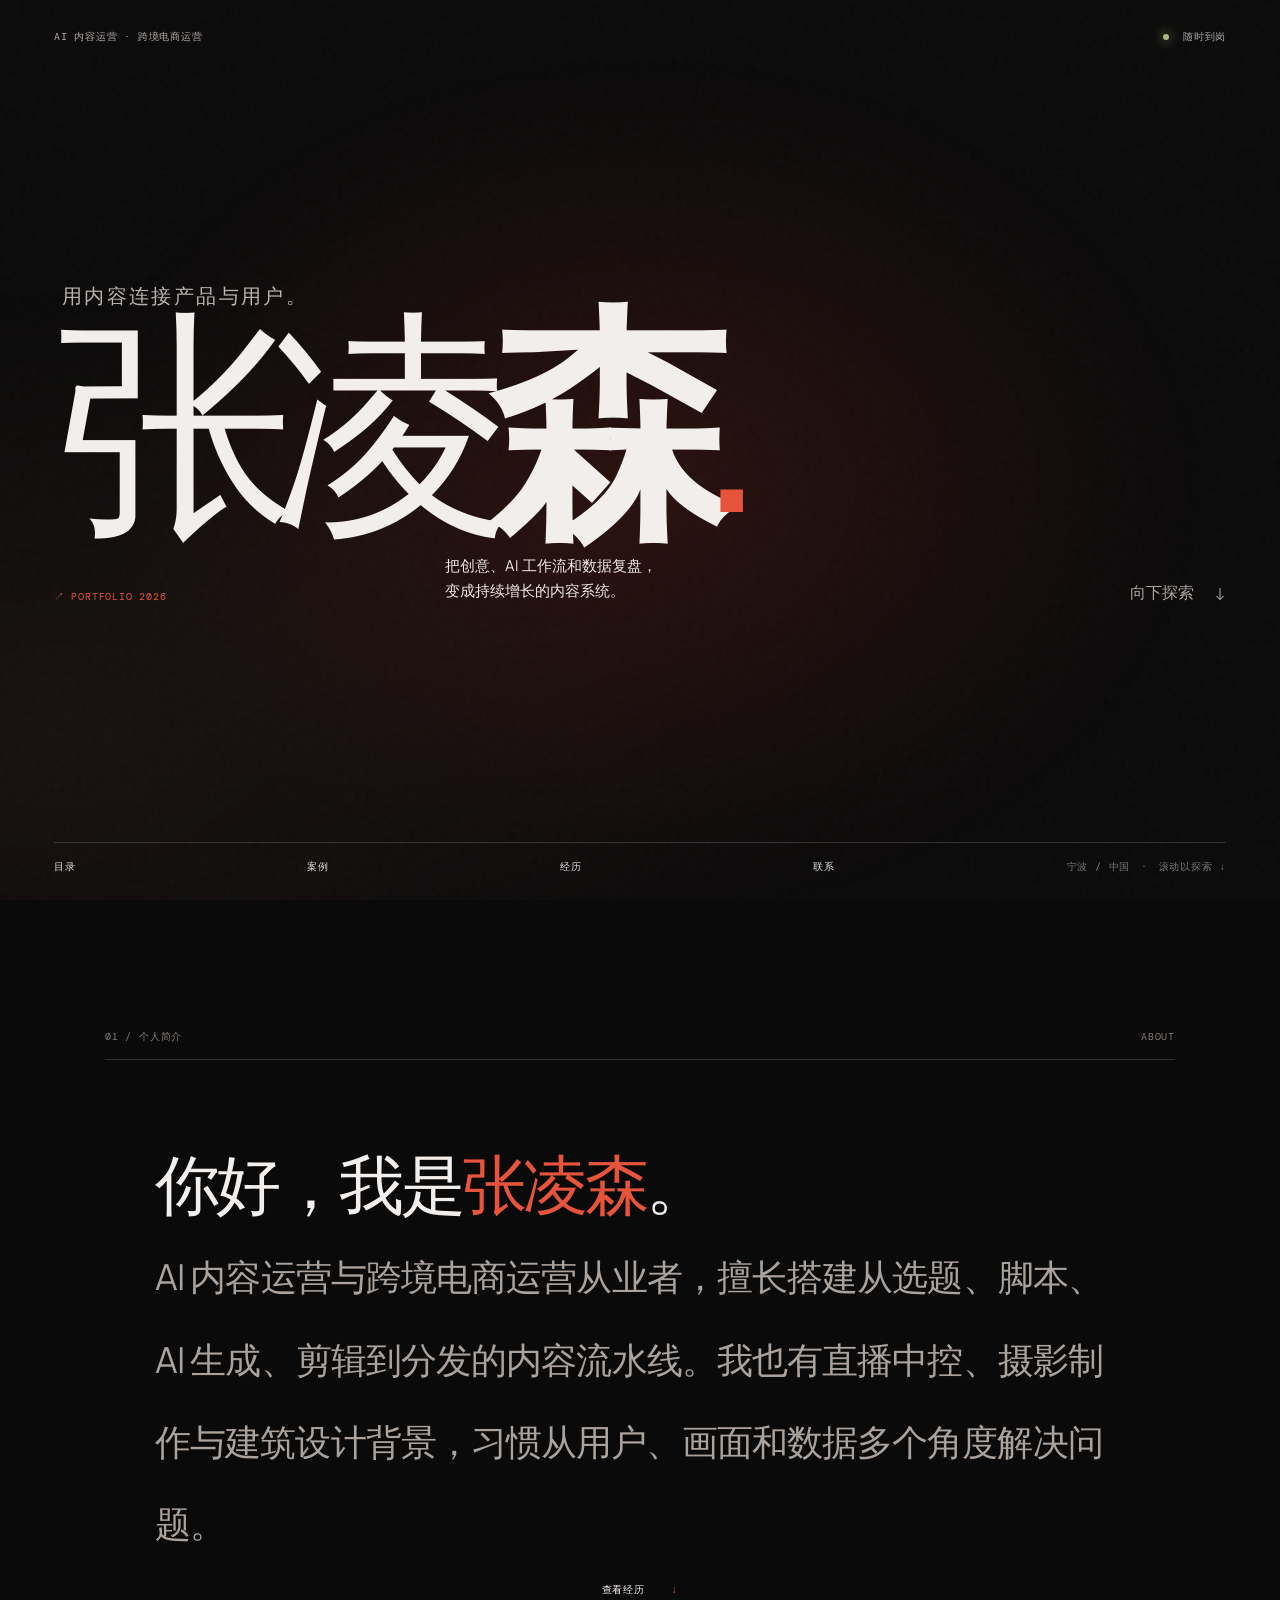
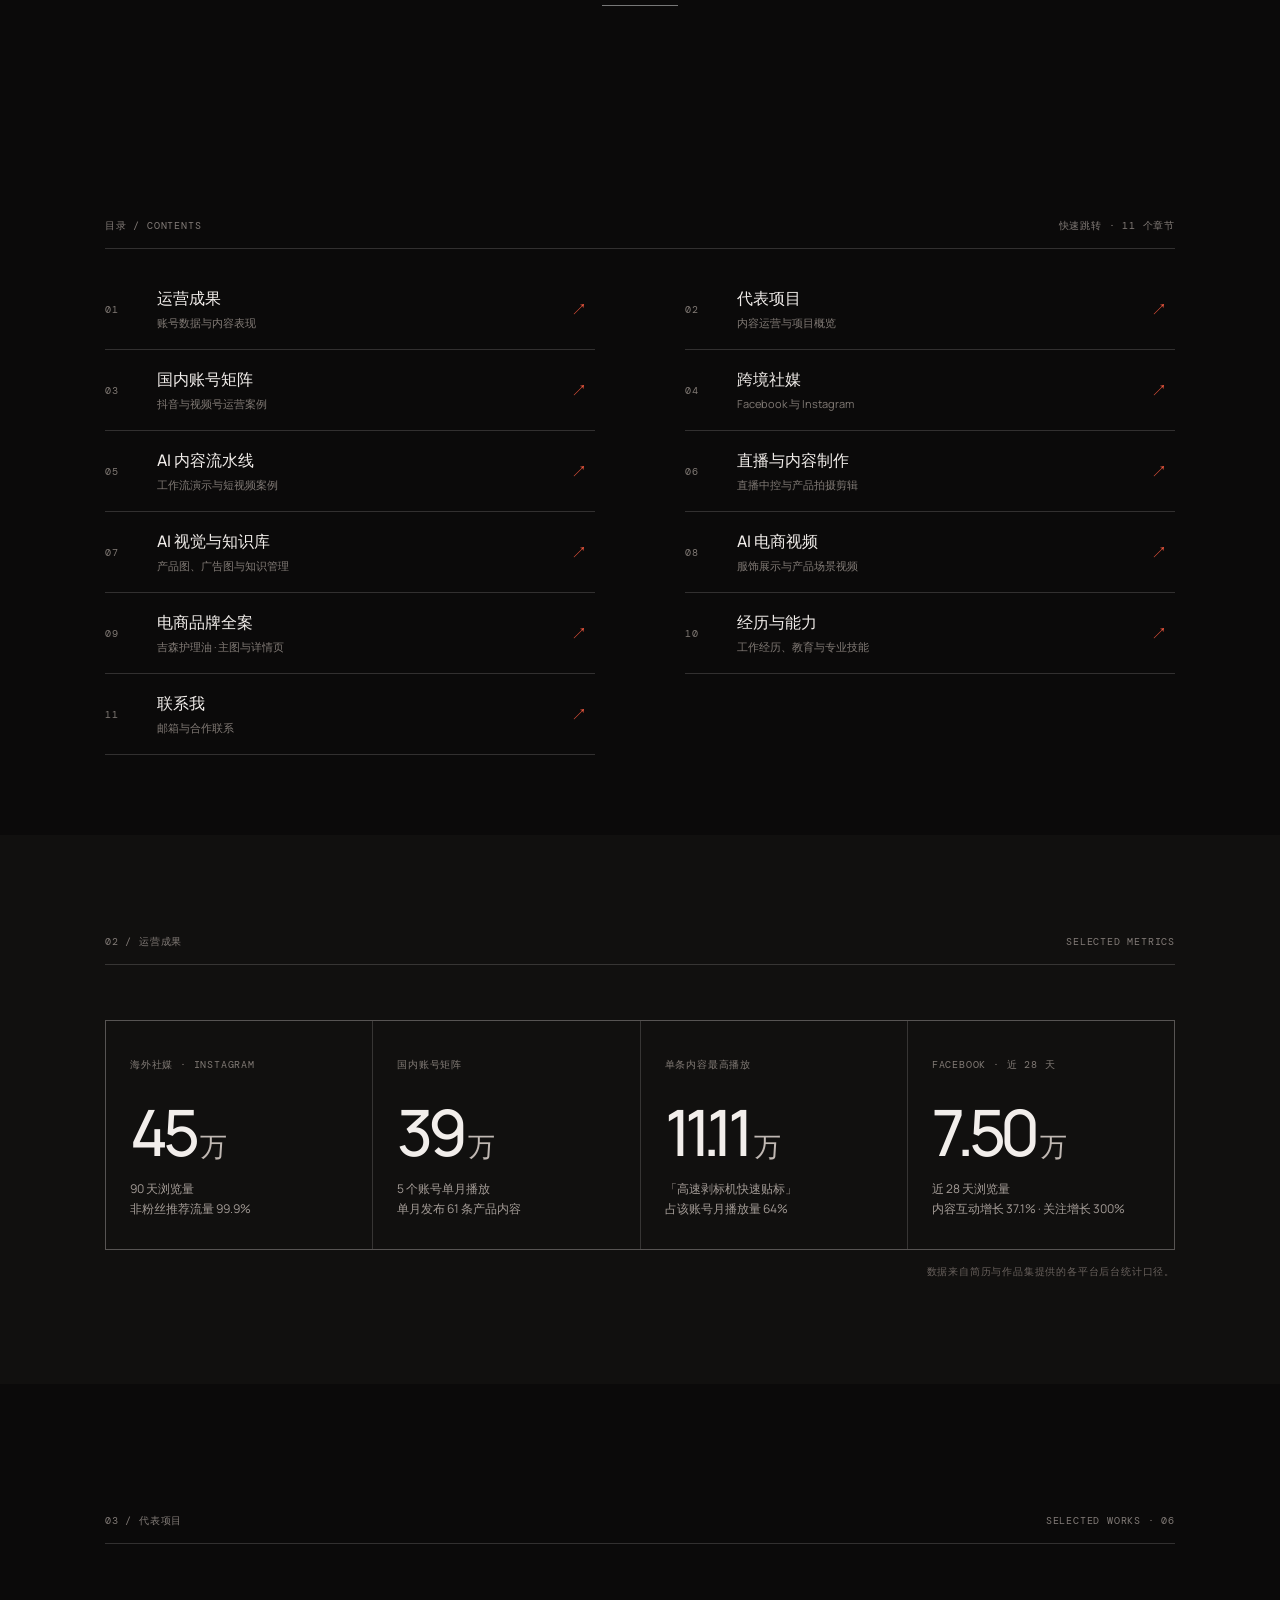
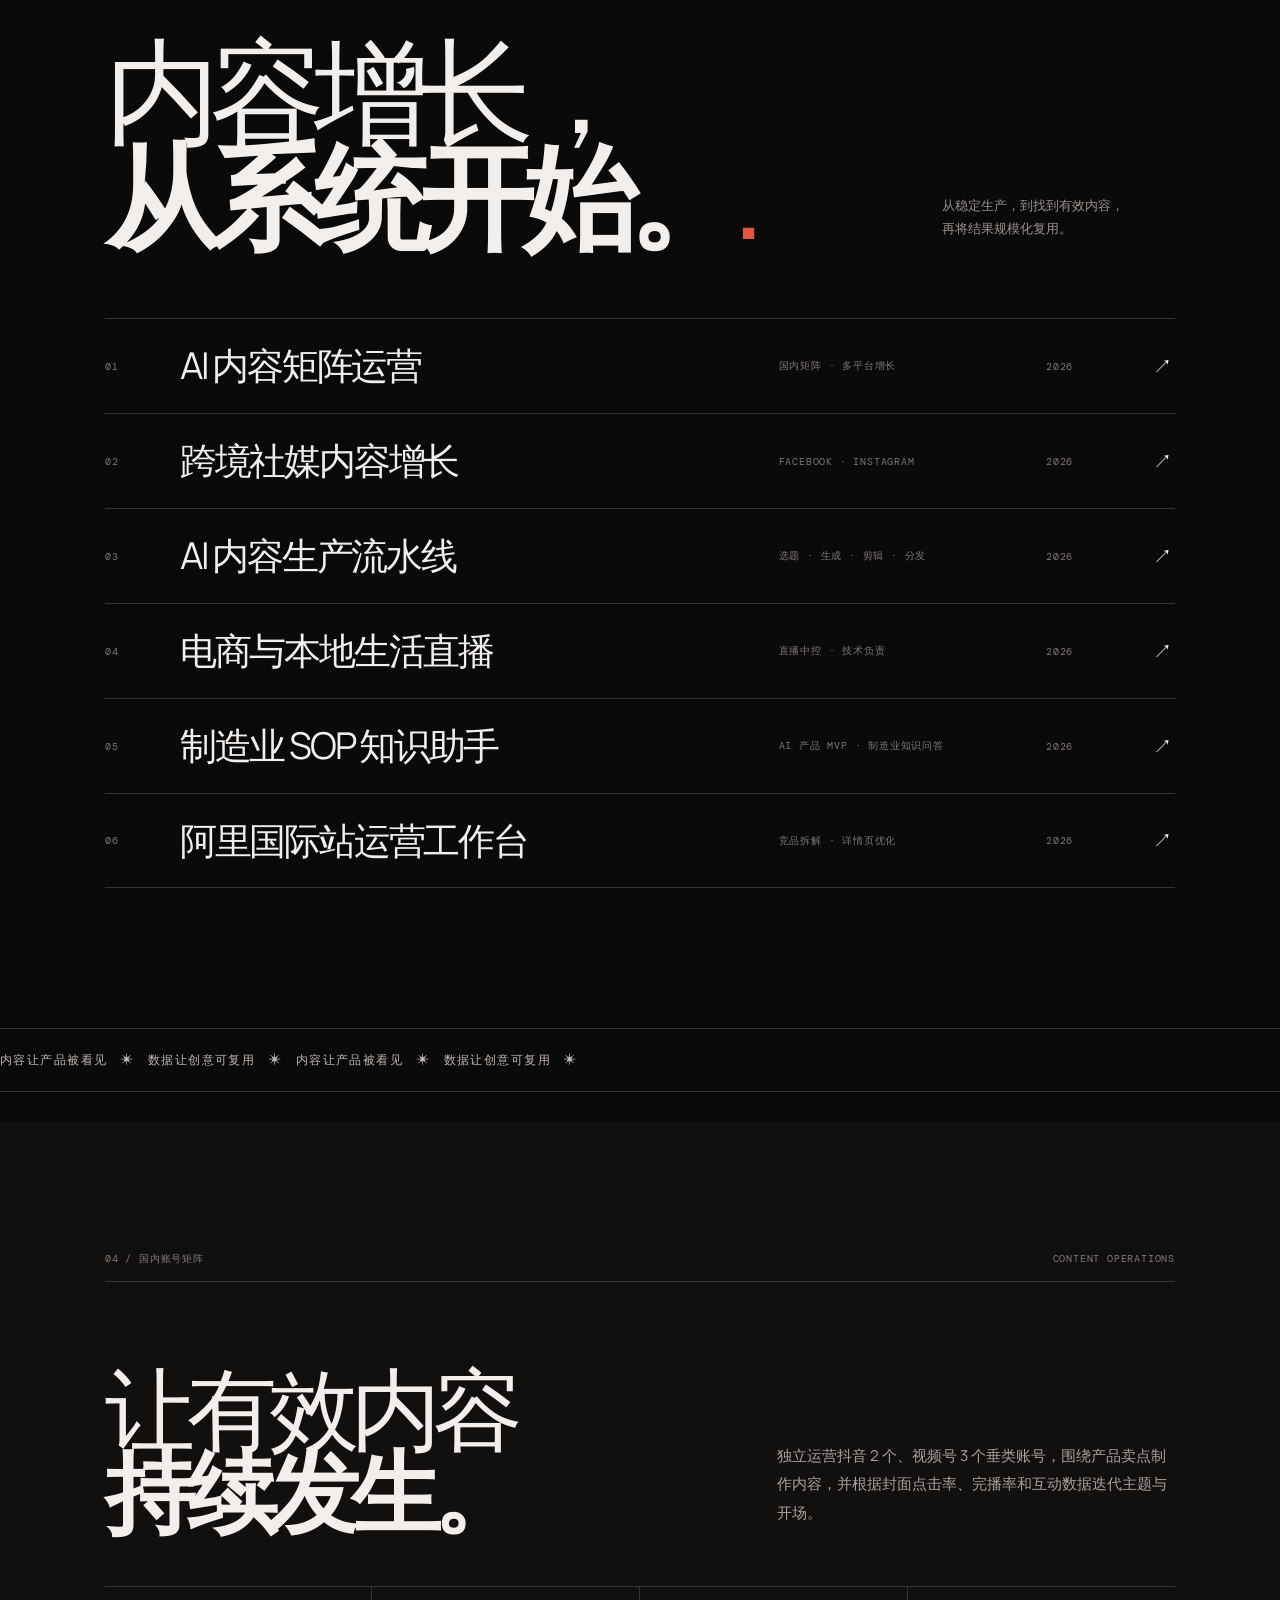
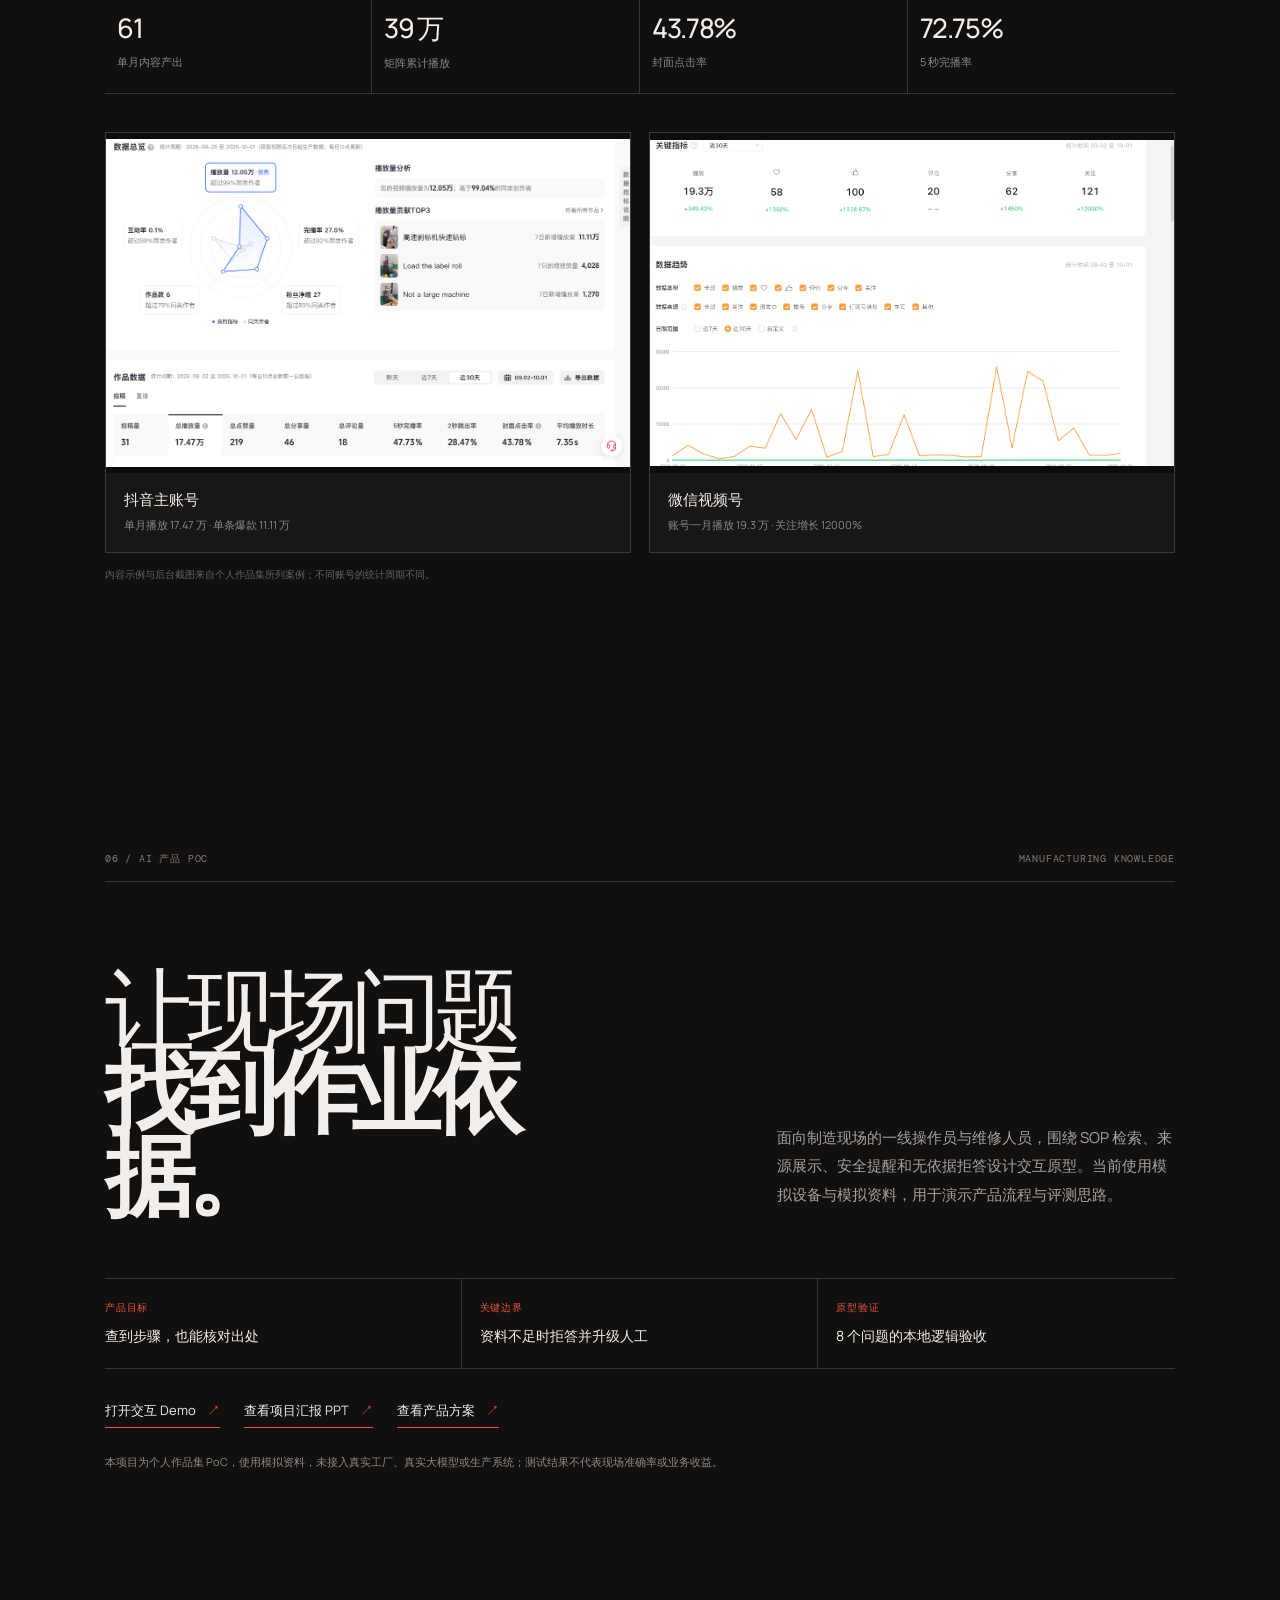
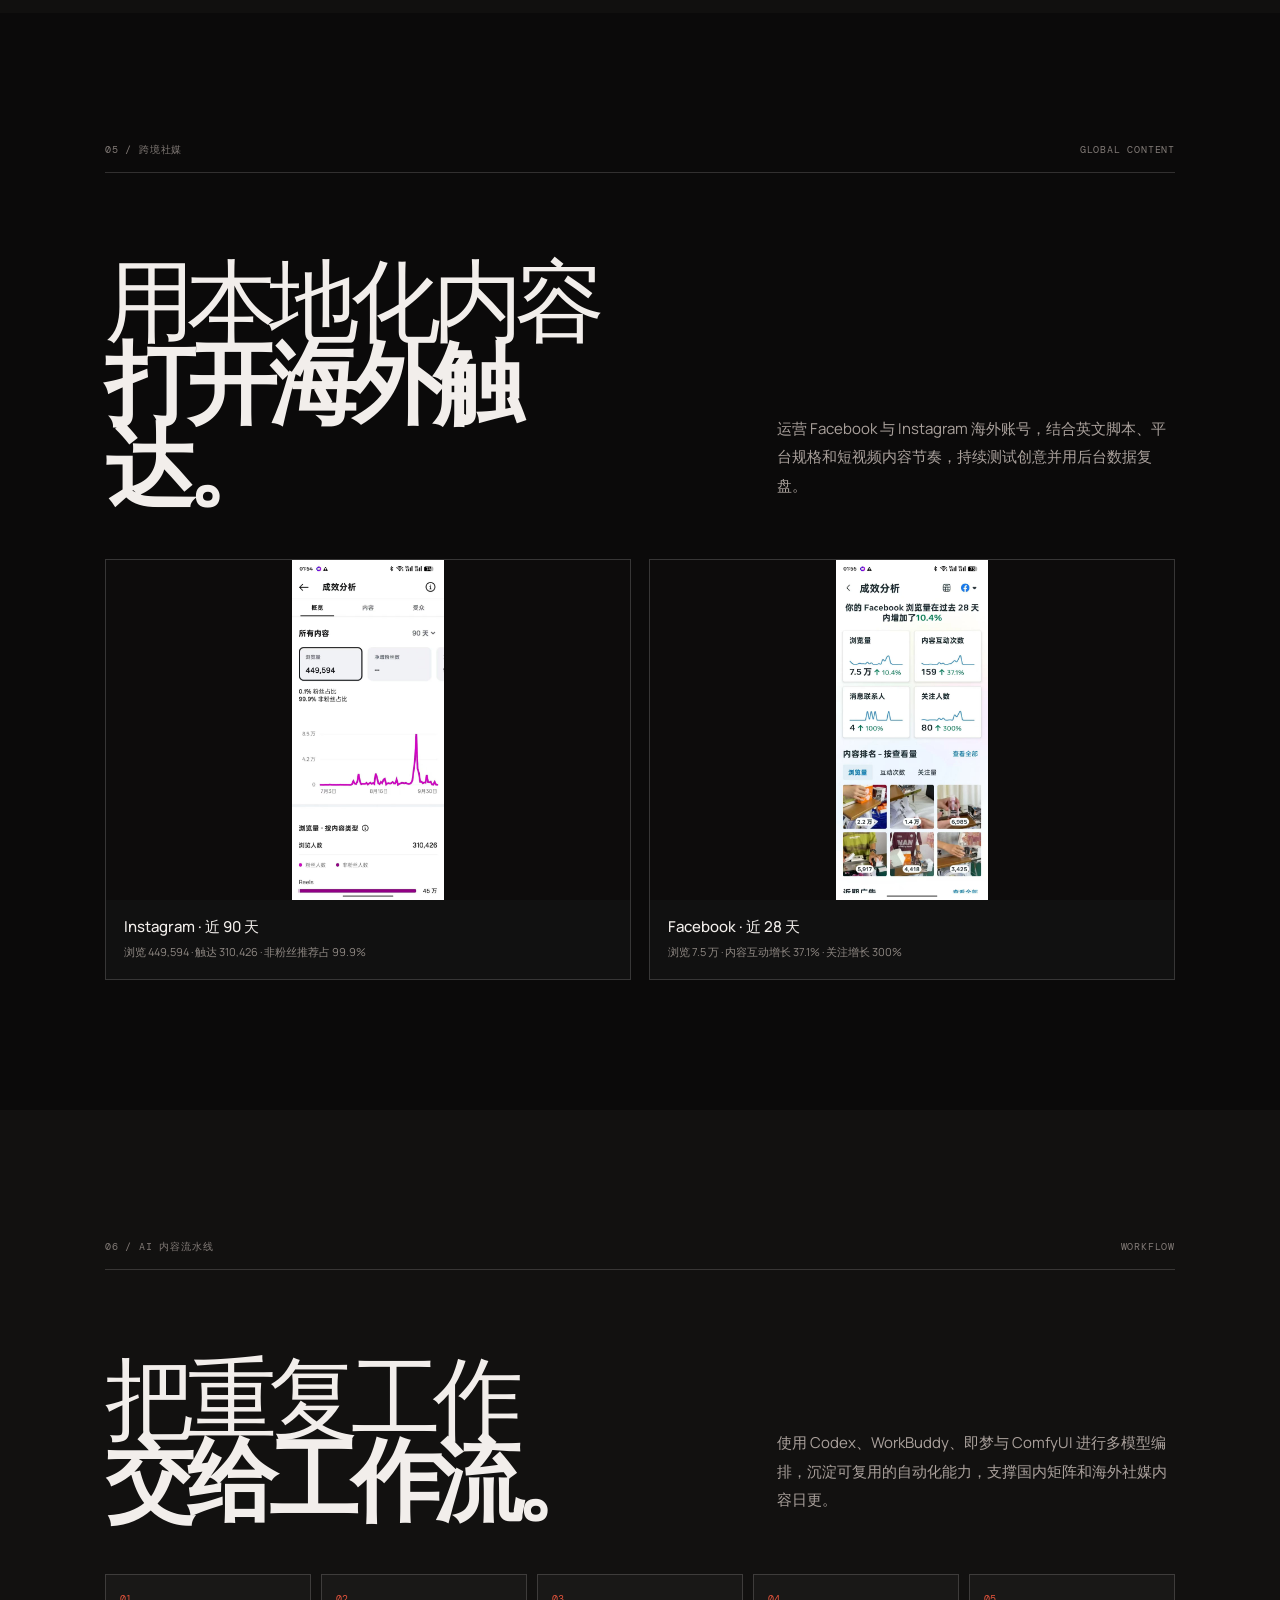
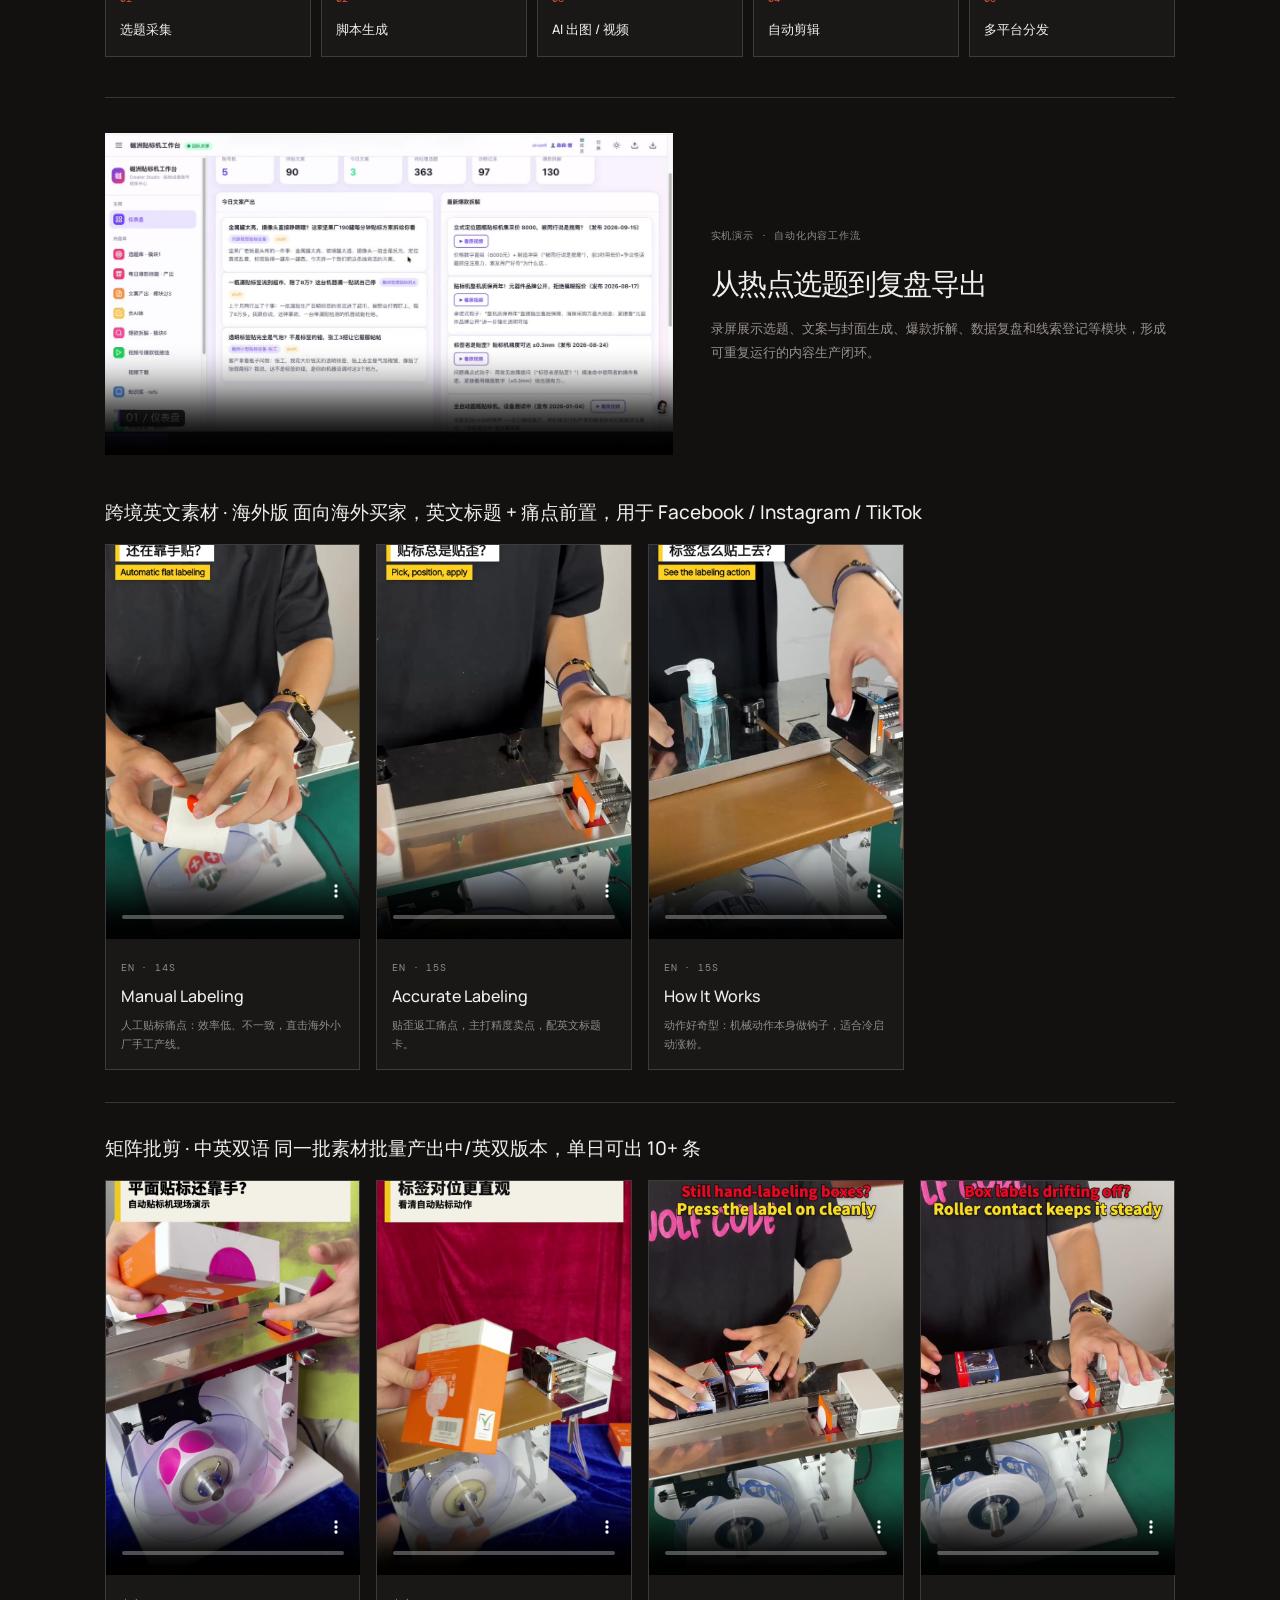
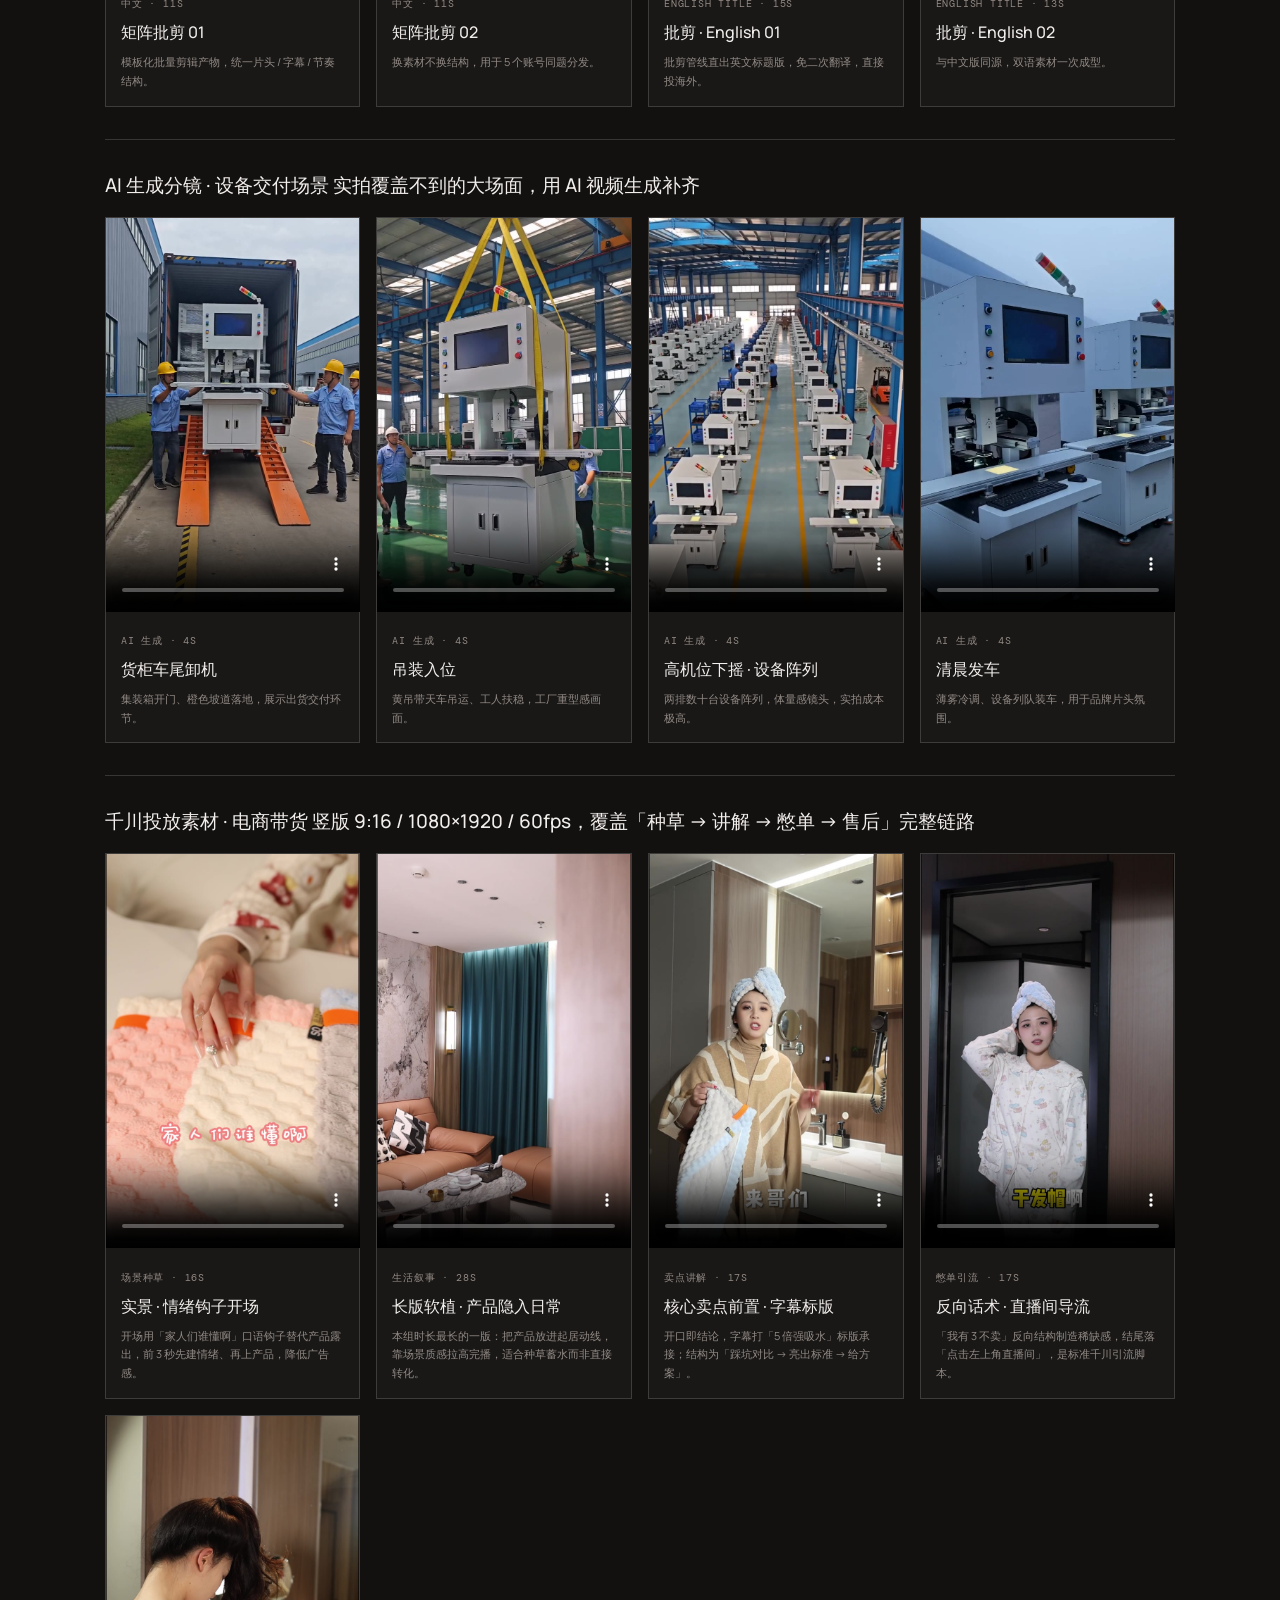
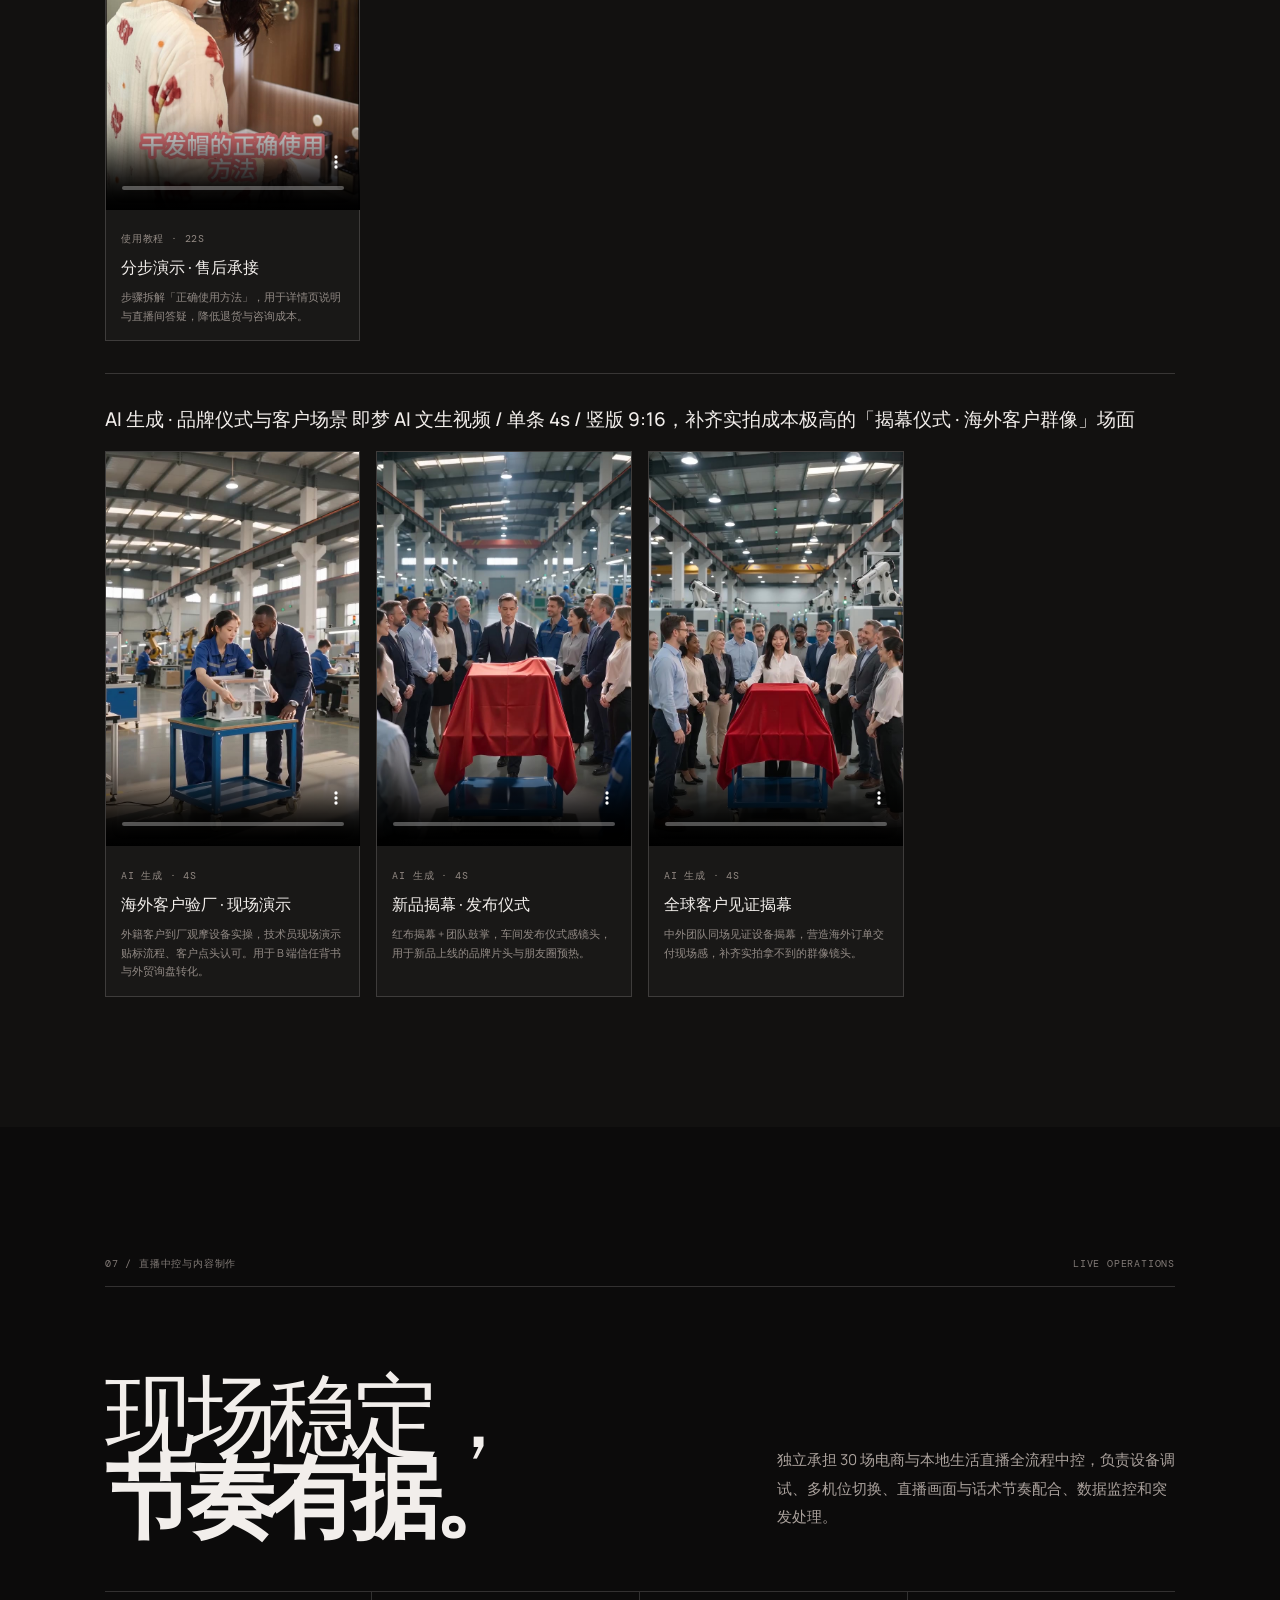
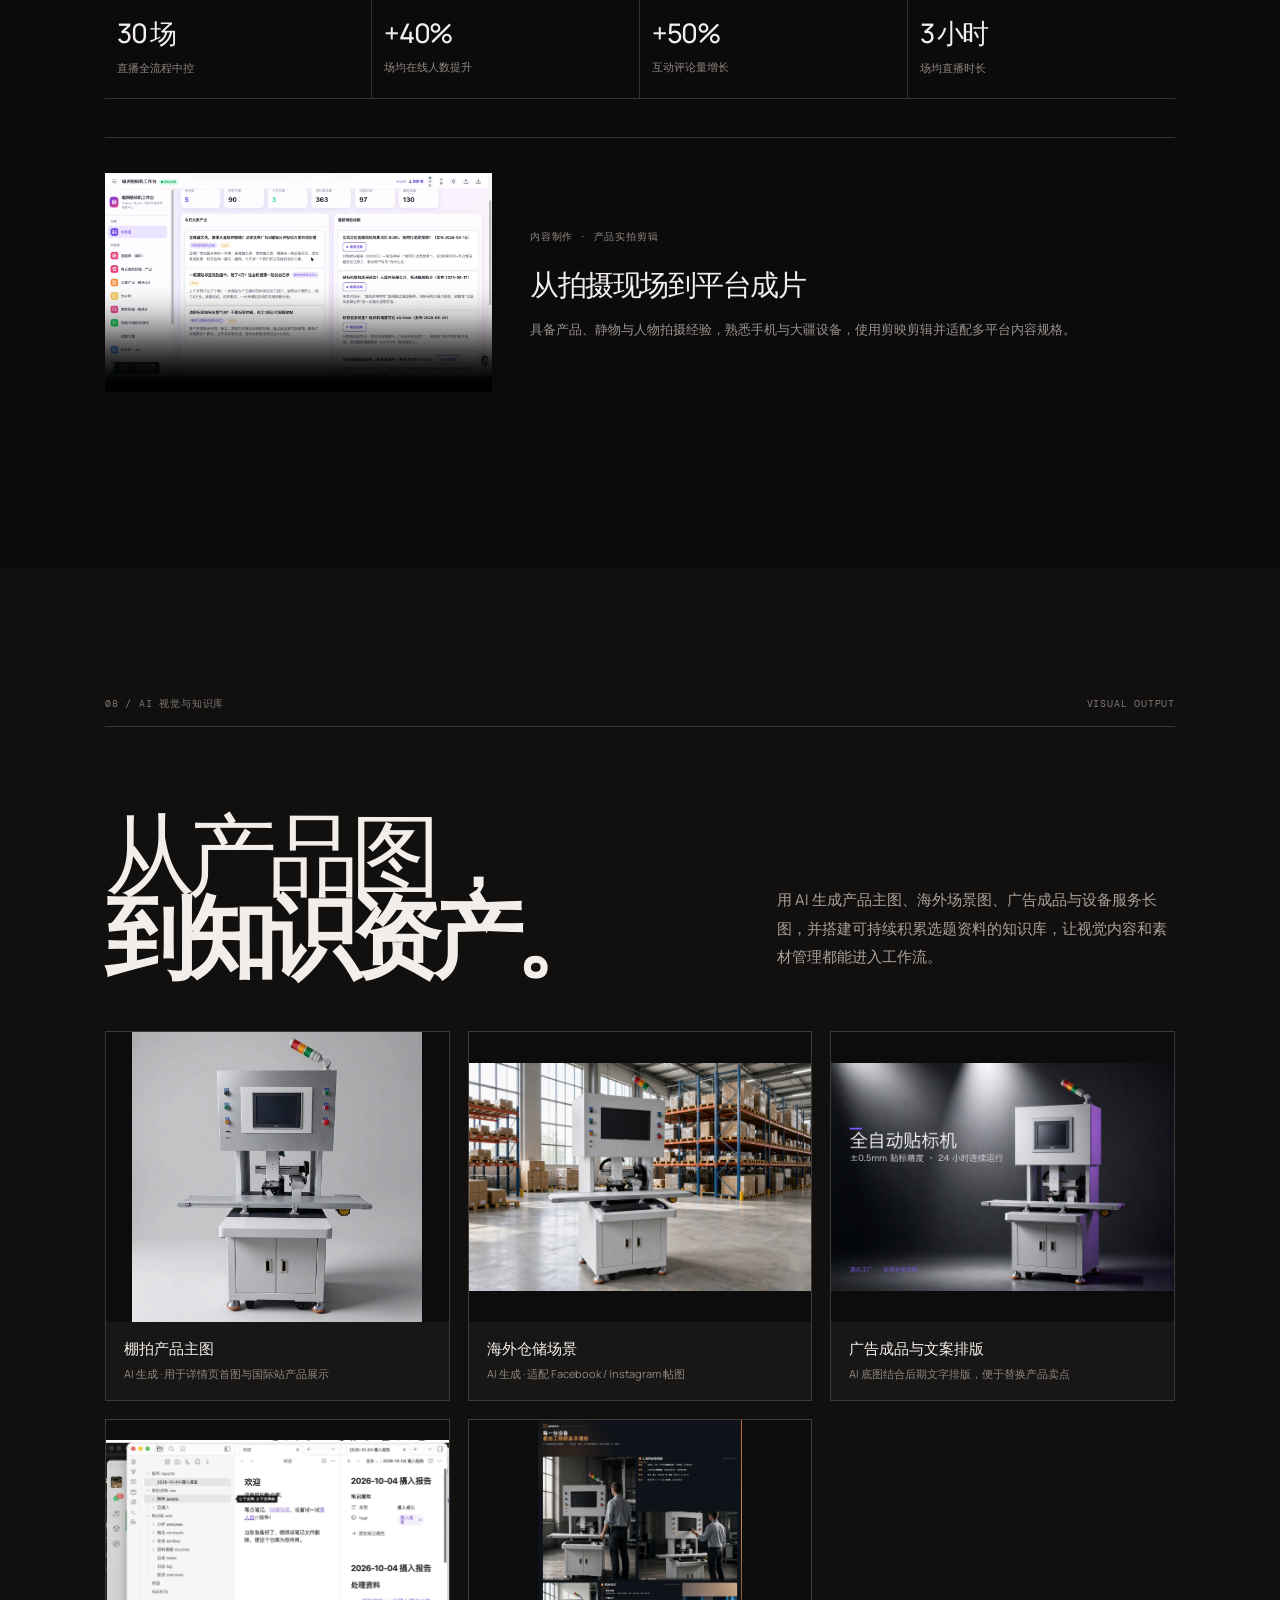
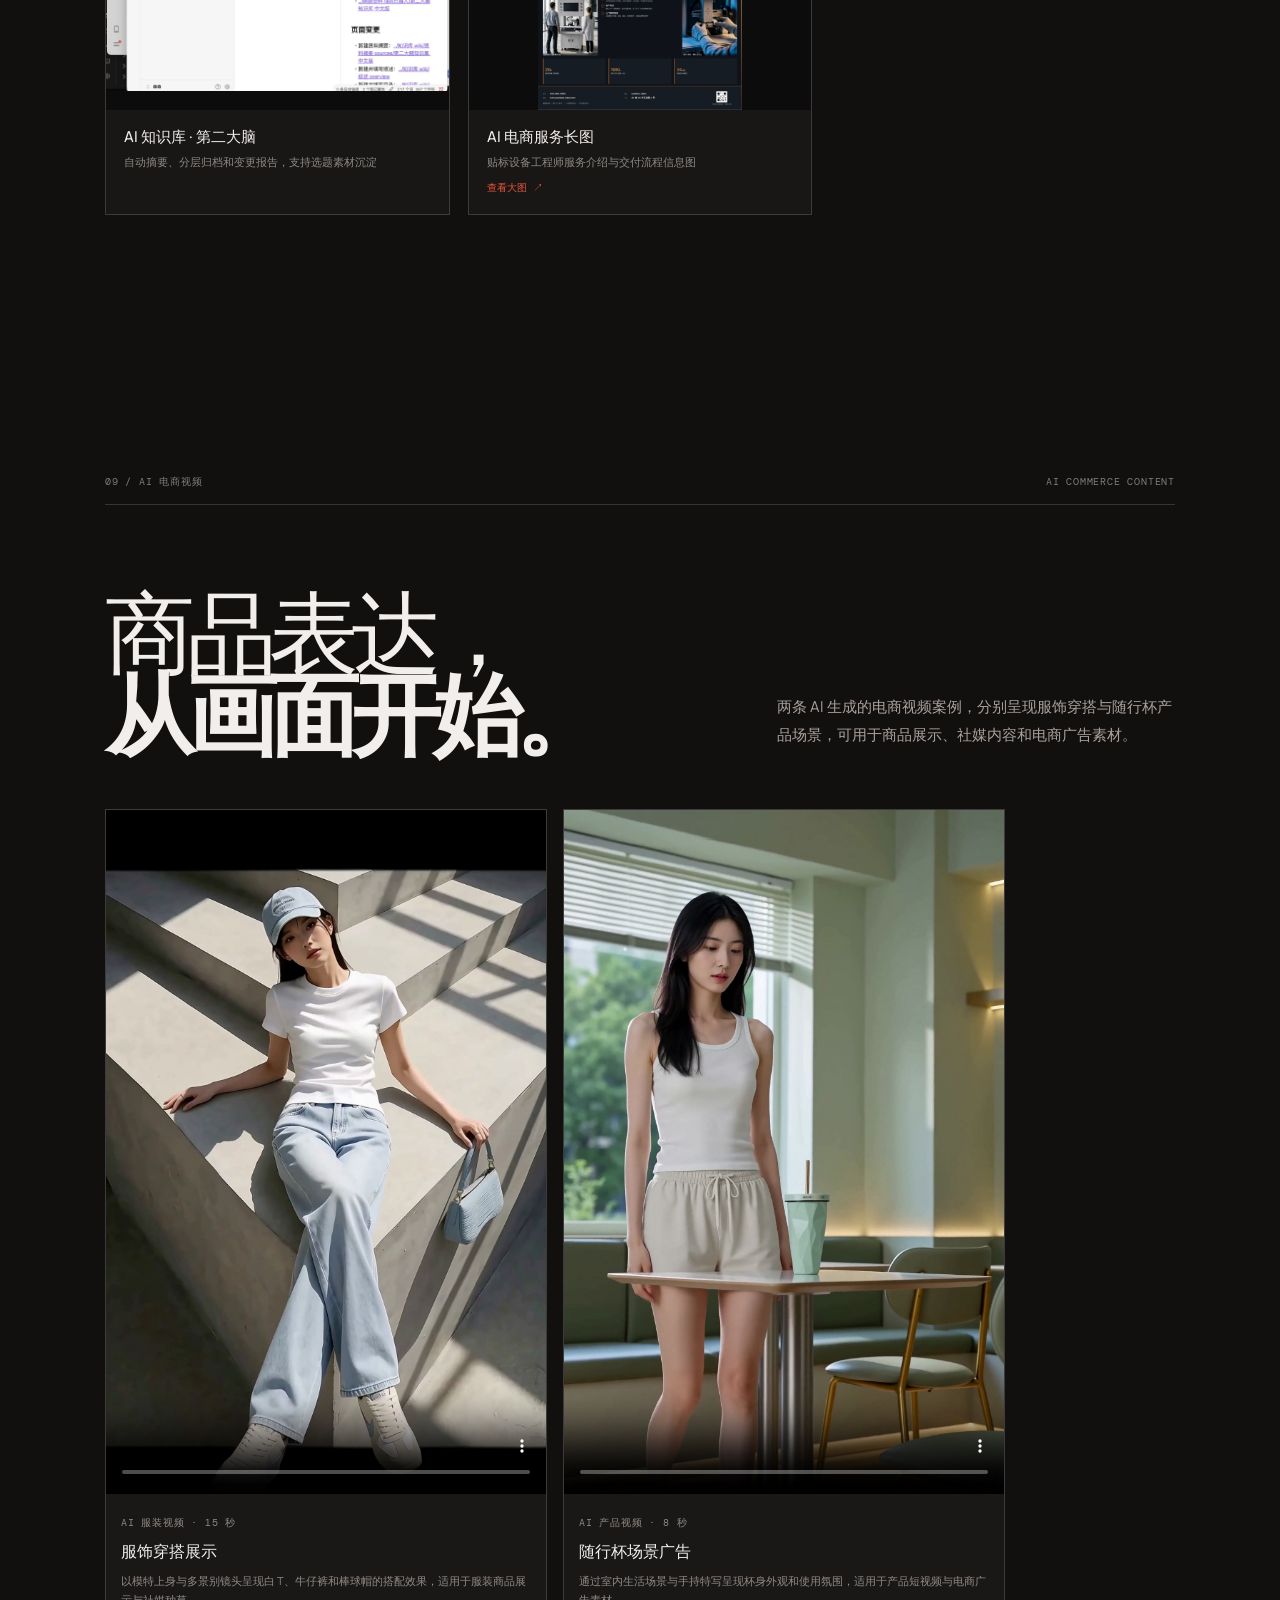
==== commit 2d9a778f: "Add Jisen ecommerce brand case" ====
--- a/index.html
+++ b/index.html
@@ -37,7 +37,7 @@
     </section>
 
     <nav class="contents section-pad" id="contents" aria-label="作品集目录">
-      <div class="section-label mono"><span>目录 / CONTENTS</span><span>快速跳转 · 10 个章节</span></div>
+      <div class="section-label mono"><span>目录 / CONTENTS</span><span>快速跳转 · 11 个章节</span></div>
       <div class="contents-grid">
         <a class="contents-item" href="#results"><span class="mono">01</span><strong>运营成果</strong><small>账号数据与内容表现</small><b>↗</b></a>
         <a class="contents-item" href="#projects"><span class="mono">02</span><strong>代表项目</strong><small>内容运营与项目概览</small><b>↗</b></a>
@@ -47,8 +47,9 @@
         <a class="contents-item" href="#live"><span class="mono">06</span><strong>直播与内容制作</strong><small>直播中控与产品拍摄剪辑</small><b>↗</b></a>
         <a class="contents-item" href="#visuals"><span class="mono">07</span><strong>AI 视觉与知识库</strong><small>产品图、广告图与知识管理</small><b>↗</b></a>
         <a class="contents-item" href="#ecommerce"><span class="mono">08</span><strong>AI 电商视频</strong><small>服饰展示与产品场景视频</small><b>↗</b></a>
-        <a class="contents-item" href="#about"><span class="mono">09</span><strong>经历与能力</strong><small>工作经历、教育与专业技能</small><b>↗</b></a>
-        <a class="contents-item" href="#contact"><span class="mono">10</span><strong>联系我</strong><small>邮箱与合作联系</small><b>↗</b></a>
+        <a class="contents-item" href="#brand-case"><span class="mono">09</span><strong>电商品牌全案</strong><small>吉森护理油 · 主图与详情页</small><b>↗</b></a>
+        <a class="contents-item" href="#about"><span class="mono">10</span><strong>经历与能力</strong><small>工作经历、教育与专业技能</small><b>↗</b></a>
+        <a class="contents-item" href="#contact"><span class="mono">11</span><strong>联系我</strong><small>邮箱与合作联系</small><b>↗</b></a>
       </div>
     </nav>
 
@@ -110,7 +111,7 @@
       <div class="section-label mono"><span>06 / AI 内容流水线</span><span>WORKFLOW</span></div>
       <div class="case-intro"><h2 class="reveal">把重复工作<br><em>交给工作流。</em></h2><p>使用 Codex、WorkBuddy、即梦与 ComfyUI 进行多模型编排，沉淀可复用的自动化能力，支撑国内矩阵和海外社媒内容日更。</p></div>
       <div class="flow"><div class="step"><span>01</span><b>选题采集</b></div><div class="step"><span>02</span><b>脚本生成</b></div><div class="step"><span>03</span><b>AI 出图 / 视频</b></div><div class="step"><span>04</span><b>自动剪辑</b></div><div class="step"><span>05</span><b>多平台分发</b></div></div>
-      <div class="video-feature"><video controls playsinline loading="lazy" preload="none" poster="assets/zhang/video-poster.jpg"><source src="assets/zhang/workflow-demo.mp4" type="video/mp4"></video><div><span class="mono">实机演示 · 自动化内容工作流</span><h3>从热点选题到复盘导出</h3><p>录屏展示选题、文案与封面生成、爆款拆解、数据复盘和线索登记等模块，形成可重复运行的内容生产闭环。</p></div></div>
+      <div class="video-feature"><video controls playsinline loading="lazy" preload="none" poster="assets/zhang/video-poster.jpg"><source src="assets/zhang/workflow-demo.mp4?v=20261014-hq" type="video/mp4"></video><div><span class="mono">实机演示 · 自动化内容工作流</span><h3>从热点选题到复盘导出</h3><p>录屏展示选题、文案与封面生成、爆款拆解、数据复盘和线索登记等模块，形成可重复运行的内容生产闭环。</p></div></div>
       <div class="portfolio-work-groups"><div class="work-group"><h3>跨境英文素材 · 海外版 面向海外买家，英文标题 + 痛点前置，用于 Facebook / Instagram / TikTok</h3><div class="clip-grid"><figure class="clip-card"><video controls playsinline loading="lazy" preload="none" poster="assets/zhang/ex1.jpg"><source src="assets/zhang/ex1.mp4" type="video/mp4"></video><figcaption><span class="mono">EN · 14s</span><b>Manual Labeling</b><p>人工贴标痛点：效率低、不一致，直击海外小厂手工产线。</p></figcaption></figure><figure class="clip-card"><video controls playsinline loading="lazy" preload="none" poster="assets/zhang/ex2.jpg"><source src="assets/zhang/ex2.mp4" type="video/mp4"></video><figcaption><span class="mono">EN · 15s</span><b>Accurate Labeling</b><p>贴歪返工痛点，主打精度卖点，配英文标题卡。</p></figcaption></figure><figure class="clip-card"><video controls playsinline loading="lazy" preload="none" poster="assets/zhang/ex3.jpg"><source src="assets/zhang/ex3.mp4" type="video/mp4"></video><figcaption><span class="mono">EN · 15s</span><b>How It Works</b><p>动作好奇型：机械动作本身做钩子，适合冷启动涨粉。</p></figcaption></figure></div></div><div class="work-group"><h3>矩阵批剪 · 中英双语 同一批素材批量产出中/英双版本，单日可出 10+ 条</h3><div class="clip-grid"><figure class="clip-card"><video controls playsinline loading="lazy" preload="none" poster="assets/zhang/cn1.jpg"><source src="assets/zhang/cn1.mp4" type="video/mp4"></video><figcaption><span class="mono">中文 · 11s</span><b>矩阵批剪 01</b><p>模板化批量剪辑产物，统一片头 / 字幕 / 节奏结构。</p></figcaption></figure><figure class="clip-card"><video controls playsinline loading="lazy" preload="none" poster="assets/zhang/cn2.jpg"><source src="assets/zhang/cn2.mp4" type="video/mp4"></video><figcaption><span class="mono">中文 · 11s</span><b>矩阵批剪 02</b><p>换素材不换结构，用于 5 个账号同题分发。</p></figcaption></figure><figure class="clip-card"><video controls playsinline loading="lazy" preload="none" poster="assets/zhang/en1.jpg"><source src="assets/zhang/en1.mp4" type="video/mp4"></video><figcaption><span class="mono">English Title · 15s</span><b>批剪 · English 01</b><p>批剪管线直出英文标题版，免二次翻译，直接投海外。</p></figcaption></figure><figure class="clip-card"><video controls playsinline loading="lazy" preload="none" poster="assets/zhang/en2.jpg"><source src="assets/zhang/en2.mp4" type="video/mp4"></video><figcaption><span class="mono">English Title · 13s</span><b>批剪 · English 02</b><p>与中文版同源，双语素材一次成型。</p></figcaption></figure></div></div><div class="work-group"><h3>AI 生成分镜 · 设备交付场景 实拍覆盖不到的大场面，用 AI 视频生成补齐</h3><div class="clip-grid"><figure class="clip-card"><video controls playsinline loading="lazy" preload="none" poster="assets/zhang/ai1.jpg"><source src="assets/zhang/ai1.mp4" type="video/mp4"></video><figcaption><span class="mono">AI 生成 · 4s</span><b>货柜车尾卸机</b><p>集装箱开门、橙色坡道落地，展示出货交付环节。</p></figcaption></figure><figure class="clip-card"><video controls playsinline loading="lazy" preload="none" poster="assets/zhang/ai2.jpg"><source src="assets/zhang/ai2.mp4" type="video/mp4"></video><figcaption><span class="mono">AI 生成 · 4s</span><b>吊装入位</b><p>黄吊带天车吊运、工人扶稳，工厂重型感画面。</p></figcaption></figure><figure class="clip-card"><video controls playsinline loading="lazy" preload="none" poster="assets/zhang/ai3.jpg"><source src="assets/zhang/ai3.mp4" type="video/mp4"></video><figcaption><span class="mono">AI 生成 · 4s</span><b>高机位下摇 · 设备阵列</b><p>两排数十台设备阵列，体量感镜头，实拍成本极高。</p></figcaption></figure><figure class="clip-card"><video controls playsinline loading="lazy" preload="none" poster="assets/zhang/ai4.jpg"><source src="assets/zhang/ai4.mp4" type="video/mp4"></video><figcaption><span class="mono">AI 生成 · 4s</span><b>清晨发车</b><p>薄雾冷调、设备列队装车，用于品牌片头氛围。</p></figcaption></figure></div></div><div class="work-group"><h3>千川投放素材 · 电商带货 竖版 9:16 / 1080×1920 / 60fps，覆盖「种草 → 讲解 → 憋单 → 售后」完整链路</h3><div class="clip-grid"><figure class="clip-card"><video controls playsinline loading="lazy" preload="none" poster="assets/zhang/qc1.jpg"><source src="assets/zhang/qc1.mp4" type="video/mp4"></video><figcaption><span class="mono">场景种草 · 16s</span><b>实景 · 情绪钩子开场</b><p>开场用「家人们谁懂啊」口语钩子替代产品露出，前 3 秒先建情绪、再上产品，降低广告感。</p></figcaption></figure><figure class="clip-card"><video controls playsinline loading="lazy" preload="none" poster="assets/zhang/qc2.jpg"><source src="assets/zhang/qc2.mp4" type="video/mp4"></video><figcaption><span class="mono">生活叙事 · 28s</span><b>长版软植 · 产品隐入日常</b><p>本组时长最长的一版：把产品放进起居动线，靠场景质感拉高完播，适合种草蓄水而非直接转化。</p></figcaption></figure><figure class="clip-card"><video controls playsinline loading="lazy" preload="none" poster="assets/zhang/qc3.jpg"><source src="assets/zhang/qc3.mp4" type="video/mp4"></video><figcaption><span class="mono">卖点讲解 · 17s</span><b>核心卖点前置 · 字幕标版</b><p>开口即结论，字幕打「5 倍强吸水」标版承接；结构为「踩坑对比 → 亮出标准 → 给方案」。</p></figcaption></figure><figure class="clip-card"><video controls playsinline loading="lazy" preload="none" poster="assets/zhang/qc4.jpg"><source src="assets/zhang/qc4.mp4" type="video/mp4"></video><figcaption><span class="mono">憋单引流 · 17s</span><b>反向话术 · 直播间导流</b><p>「我有 3 不卖」反向结构制造稀缺感，结尾落「点击左上角直播间」，是标准千川引流脚本。</p></figcaption></figure><figure class="clip-card"><video controls playsinline loading="lazy" preload="none" poster="assets/zhang/qc5.jpg"><source src="assets/zhang/qc5.mp4" type="video/mp4"></video><figcaption><span class="mono">使用教程 · 22s</span><b>分步演示 · 售后承接</b><p>步骤拆解「正确使用方法」，用于详情页说明与直播间答疑，降低退货与咨询成本。</p></figcaption></figure></div></div><div class="work-group"><h3>AI 生成 · 品牌仪式与客户场景 即梦 AI 文生视频 / 单条 4s / 竖版 9:16，补齐实拍成本极高的「揭幕仪式 · 海外客户群像」场面</h3><div class="clip-grid"><figure class="clip-card"><video controls playsinline loading="lazy" preload="none" poster="assets/zhang/aiv1.jpg"><source src="assets/zhang/aiv1.mp4" type="video/mp4"></video><figcaption><span class="mono">AI 生成 · 4s</span><b>海外客户验厂 · 现场演示</b><p>外籍客户到厂观摩设备实操，技术员现场演示贴标流程、客户点头认可。用于 B 端信任背书与外贸询盘转化。</p></figcaption></figure><figure class="clip-card"><video controls playsinline loading="lazy" preload="none" poster="assets/zhang/aiv2.jpg"><source src="assets/zhang/aiv2.mp4" type="video/mp4"></video><figcaption><span class="mono">AI 生成 · 4s</span><b>新品揭幕 · 发布仪式</b><p>红布揭幕 + 团队鼓掌，车间发布仪式感镜头，用于新品上线的品牌片头与朋友圈预热。</p></figcaption></figure><figure class="clip-card"><video controls playsinline loading="lazy" preload="none" poster="assets/zhang/aiv3.jpg"><source src="assets/zhang/aiv3.mp4" type="video/mp4"></video><figcaption><span class="mono">AI 生成 · 4s</span><b>全球客户见证揭幕</b><p>中外团队同场见证设备揭幕，营造海外订单交付现场感，补齐实拍拿不到的群像镜头。</p></figcaption></figure></div></div></div>
     </section>
 
@@ -142,8 +143,32 @@
       </div>
     </section>
 
+    <section class="case-section brand-case section-pad" id="brand-case">
+      <div class="section-label mono"><span>10 / 电商品牌全案</span><span>ECOMMERCE BRAND CASE</span></div>
+      <div class="case-intro"><h2 class="reveal">从产品视觉，<br><em>到品牌全案。</em></h2><p>为吉森 SILVER OAK &amp; MYRRH 面部及身体护理油完成商品视觉方案，包含 5 张 1:1 商品主图与 8 张 3:4 详情页。围绕产品外观、材质、日常场景和规格信息，形成统一的电商视觉表达。</p></div>
+      <div class="metrics-strip"><div><b>13 张</b><span>完整视觉交付</span></div><div><b>05 张</b><span>1:1 商品主图</span></div><div><b>08 张</b><span>3:4 商品详情页</span></div><div><b>统一视觉</b><span>产品与场景风格一致</span></div></div>
+      <div class="work-group brand-work-group"><h3>商品主图 <span>MAIN IMAGES · 1:1</span></h3><div class="image-grid brand-gallery-grid brand-main-grid">
+        <figure class="proof-card"><a class="brand-image-link" href="assets/zhang/jisen-oil/01_main_hero.webp" target="_blank" rel="noopener"><img loading="lazy" decoding="async" src="assets/zhang/jisen-oil/01_main_hero.webp" alt="吉森 SILVER OAK &amp; MYRRH 护理油 主图 01 · 高端白底首图"></a><figcaption><b>主图 01 · 高端白底首图</b><span>正面产品展示 · 1:1 · 点击查看大图</span></figcaption></figure>
+        <figure class="proof-card"><a class="brand-image-link" href="assets/zhang/jisen-oil/02_main_lifestyle.webp" target="_blank" rel="noopener"><img loading="lazy" decoding="async" src="assets/zhang/jisen-oil/02_main_lifestyle.webp" alt="吉森 SILVER OAK &amp; MYRRH 护理油 主图 02 · 自然生活方式"></a><figcaption><b>主图 02 · 自然生活方式</b><span>暖调家居场景 · 1:1 · 点击查看大图</span></figcaption></figure>
+        <figure class="proof-card"><a class="brand-image-link" href="assets/zhang/jisen-oil/03_main_portable.webp" target="_blank" rel="noopener"><img loading="lazy" decoding="async" src="assets/zhang/jisen-oil/03_main_portable.webp" alt="吉森 SILVER OAK &amp; MYRRH 护理油 主图 03 · 小巧便携场景"></a><figcaption><b>主图 03 · 小巧便携场景</b><span>随身携带氛围 · 1:1 · 点击查看大图</span></figcaption></figure>
+        <figure class="proof-card"><a class="brand-image-link" href="assets/zhang/jisen-oil/04_main_material.webp" target="_blank" rel="noopener"><img loading="lazy" decoding="async" src="assets/zhang/jisen-oil/04_main_material.webp" alt="吉森 SILVER OAK &amp; MYRRH 护理油 主图 04 · 玻璃与木纹细节"></a><figcaption><b>主图 04 · 玻璃与木纹细节</b><span>材质特写与产品展示 · 1:1 · 点击查看大图</span></figcaption></figure>
+        <figure class="proof-card"><a class="brand-image-link" href="assets/zhang/jisen-oil/05_main_spec.webp" target="_blank" rel="noopener"><img loading="lazy" decoding="async" src="assets/zhang/jisen-oil/05_main_spec.webp" alt="吉森 SILVER OAK &amp; MYRRH 护理油 主图 05 · 核心信息与规格"></a><figcaption><b>主图 05 · 核心信息与规格</b><span>规格信息视觉呈现 · 1:1 · 点击查看大图</span></figcaption></figure>
+      </div></div>
+      <div class="work-group brand-work-group"><h3>商品详情页 <span>PRODUCT DETAIL PAGES · 3:4</span></h3><div class="image-grid brand-gallery-grid brand-detail-grid">
+        <figure class="proof-card"><a class="brand-image-link" href="assets/zhang/jisen-oil/06_page1_brand.webp" target="_blank" rel="noopener"><img loading="lazy" decoding="async" src="assets/zhang/jisen-oil/06_page1_brand.webp" alt="吉森 SILVER OAK &amp; MYRRH 护理油 详情页 01 · 品牌价值首屏"></a><figcaption><b>详情页 01 · 品牌价值首屏</b><span>品牌氛围与产品定位 · 3:4 · 点击查看大图</span></figcaption></figure>
+        <figure class="proof-card"><a class="brand-image-link" href="assets/zhang/jisen-oil/07_page2_daily.webp" target="_blank" rel="noopener"><img loading="lazy" decoding="async" src="assets/zhang/jisen-oil/07_page2_daily.webp" alt="吉森 SILVER OAK &amp; MYRRH 护理油 详情页 02 · 日常使用场景"></a><figcaption><b>详情页 02 · 日常使用场景</b><span>多场景护理展示 · 3:4 · 点击查看大图</span></figcaption></figure>
+        <figure class="proof-card"><a class="brand-image-link" href="assets/zhang/jisen-oil/08_page3_portable.webp" target="_blank" rel="noopener"><img loading="lazy" decoding="async" src="assets/zhang/jisen-oil/08_page3_portable.webp" alt="吉森 SILVER OAK &amp; MYRRH 护理油 详情页 03 · 核心卖点与便携体验"></a><figcaption><b>详情页 03 · 核心卖点与便携体验</b><span>产品容量与便携信息 · 3:4 · 点击查看大图</span></figcaption></figure>
+        <figure class="proof-card"><a class="brand-image-link" href="assets/zhang/jisen-oil/09_page4_material.webp" target="_blank" rel="noopener"><img loading="lazy" decoding="async" src="assets/zhang/jisen-oil/09_page4_material.webp" alt="吉森 SILVER OAK &amp; MYRRH 护理油 详情页 04 · 材质与视觉质感"></a><figcaption><b>详情页 04 · 材质与视觉质感</b><span>瓶身与瓶盖细节 · 3:4 · 点击查看大图</span></figcaption></figure>
+        <figure class="proof-card"><a class="brand-image-link" href="assets/zhang/jisen-oil/10_page5_label.webp" target="_blank" rel="noopener"><img loading="lazy" decoding="async" src="assets/zhang/jisen-oil/10_page5_label.webp" alt="吉森 SILVER OAK &amp; MYRRH 护理油 详情页 05 · 标签与商品信息"></a><figcaption><b>详情页 05 · 标签与商品信息</b><span>商品信息结构展示 · 3:4 · 点击查看大图</span></figcaption></figure>
+        <figure class="proof-card"><a class="brand-image-link" href="assets/zhang/jisen-oil/11_page6_ritual.webp" target="_blank" rel="noopener"><img loading="lazy" decoding="async" src="assets/zhang/jisen-oil/11_page6_ritual.webp" alt="吉森 SILVER OAK &amp; MYRRH 护理油 详情页 06 · 日常护理仪式"></a><figcaption><b>详情页 06 · 日常护理仪式</b><span>护理步骤场景 · 3:4 · 点击查看大图</span></figcaption></figure>
+        <figure class="proof-card"><a class="brand-image-link" href="assets/zhang/jisen-oil/12_page7_scenes.webp" target="_blank" rel="noopener"><img loading="lazy" decoding="async" src="assets/zhang/jisen-oil/12_page7_scenes.webp" alt="吉森 SILVER OAK &amp; MYRRH 护理油 详情页 07 · 使用场景与搭配氛围"></a><figcaption><b>详情页 07 · 使用场景与搭配氛围</b><span>使用场景组合 · 3:4 · 点击查看大图</span></figcaption></figure>
+        <figure class="proof-card"><a class="brand-image-link" href="assets/zhang/jisen-oil/13_page8_closing.webp" target="_blank" rel="noopener"><img loading="lazy" decoding="async" src="assets/zhang/jisen-oil/13_page8_closing.webp" alt="吉森 SILVER OAK &amp; MYRRH 护理油 详情页 08 · 产品信息与购买前确认"></a><figcaption><b>详情页 08 · 产品信息与购买前确认</b><span>商品信息收尾页 · 3:4 · 点击查看大图</span></figcaption></figure>
+      </div></div>
+      <p class="small-note">以参考实拍图锁定瓶身外观、材质与标签；未确认的成分、功效和规格信息均不虚构。</p>
+    </section>
+
     <section class="about section-pad" id="about">
-      <div class="section-label mono"><span>10 / 经历与能力</span><span>EXPERIENCE</span></div>
+      <div class="section-label mono"><span>11 / 经历与能力</span><span>EXPERIENCE</span></div>
       <div class="about-grid"><h2 class="reveal">跨过不同领域，<br><em>保持创造力。</em></h2><p class="about-desc">内容、直播、影像与空间设计的经历，让我既能拆解传播目标，也能亲自完成从脚本到画面的落地。</p></div>
       <div class="timeline">
         <article class="timeline-item"><span class="date mono">2026.06 — 2026.09</span><div><h3>AI 内容矩阵运营</h3><p>内容运营 · AI 工作流搭建</p><ul><li>运营 5 个垂类账号，单月产出 61 条，累计播放 39 万。</li><li>搭建选题、脚本、AI 生成、自动剪辑与多平台分发流水线。</li><li>跟踪完播率与封面点击率，持续优化主题和内容开场。</li></ul></div></article>
@@ -161,7 +186,7 @@
     </section>
 
     <section class="contact section-pad" id="contact">
-      <div class="section-label mono"><span>11 / 联系我</span><span>CONTACT</span></div>
+      <div class="section-label mono"><span>12 / 联系我</span><span>CONTACT</span></div>
       <p class="contact-lead reveal">期待新的机会与合作。</p><h2 class="reveal">一起做好内容<span class="accent">.</span></h2>
       <a class="email-link" href="mailto:598850719@qq.com">598850719@qq.com <span>↗</span></a>
       <div class="contact-bottom mono"><span>随时到岗 · 宁波</span></div>
--- a/style.css
+++ b/style.css
@@ -8,3 +8,4 @@
 @media(max-width:480px){.contents-grid{grid-template-columns:1fr}.contents-item{padding:14px 0}.image-grid{grid-template-columns:1fr}.proof-card img{height:auto;max-height:320px}.clip-grid{grid-template-columns:1fr 1fr}.stat{padding:18px 12px}.stat strong{font-size:40px}.stat p{font-size:10px}.contact-bottom{flex-direction:column}.hero-top{letter-spacing:0}.availability{font-size:8px}}
 .sop-summary{display:grid;grid-template-columns:repeat(3,1fr);border-top:1px solid var(--line);border-bottom:1px solid var(--line);margin:10px 0 32px}.sop-summary>div{padding:22px 18px;border-right:1px solid var(--line)}.sop-summary>div:first-child{padding-left:0}.sop-summary>div:last-child{border-right:0}.sop-summary b,.sop-summary span{display:block}.sop-summary b{font:10px var(--mono);letter-spacing:.08em;color:var(--red);margin-bottom:11px}.sop-summary span{font-size:14px;color:var(--fg)}.sop-links{display:flex;gap:24px;flex-wrap:wrap;margin:24px 0}.sop-links a{font-size:13px;border-bottom:1px solid var(--red);padding:0 0 7px}.sop-links a span{color:var(--red);margin-left:8px}.sop-case .small-note{max-width:850px;color:var(--muted);font-size:11px;line-height:1.8}@media(max-width:800px){.sop-summary{grid-template-columns:1fr}.sop-summary>div{border-right:0;border-bottom:1px solid var(--line);padding:16px 0}.sop-summary>div:last-child{border-bottom:0}.sop-links{flex-direction:column;gap:15px}}
 @media(prefers-reduced-motion:reduce){*,*::before,*::after{scroll-behavior:auto!important;animation-duration:.01ms!important;animation-iteration-count:1!important;transition-duration:.01ms!important}}
+.brand-gallery-grid{gap:12px;margin-top:18px}.brand-main-grid{grid-template-columns:repeat(5,minmax(0,1fr))}.brand-detail-grid{grid-template-columns:repeat(4,minmax(0,1fr))}.brand-image-link{display:block}.brand-gallery-grid .proof-card img{height:auto;aspect-ratio:1/1;object-fit:cover}.brand-detail-grid .proof-card img{aspect-ratio:3/4}.brand-gallery-grid figcaption{padding:12px}.brand-gallery-grid figcaption b{font-size:12px}.brand-gallery-grid figcaption span{font-size:10px}.brand-work-group{padding-top:24px;margin-top:24px}.brand-work-group:first-of-type{border-top:0;padding-top:0;margin-top:0}@media(max-width:800px){.brand-main-grid,.brand-detail-grid{grid-template-columns:repeat(2,minmax(0,1fr))}}@media(max-width:480px){.brand-main-grid,.brand-detail-grid{grid-template-columns:repeat(2,minmax(0,1fr))}}
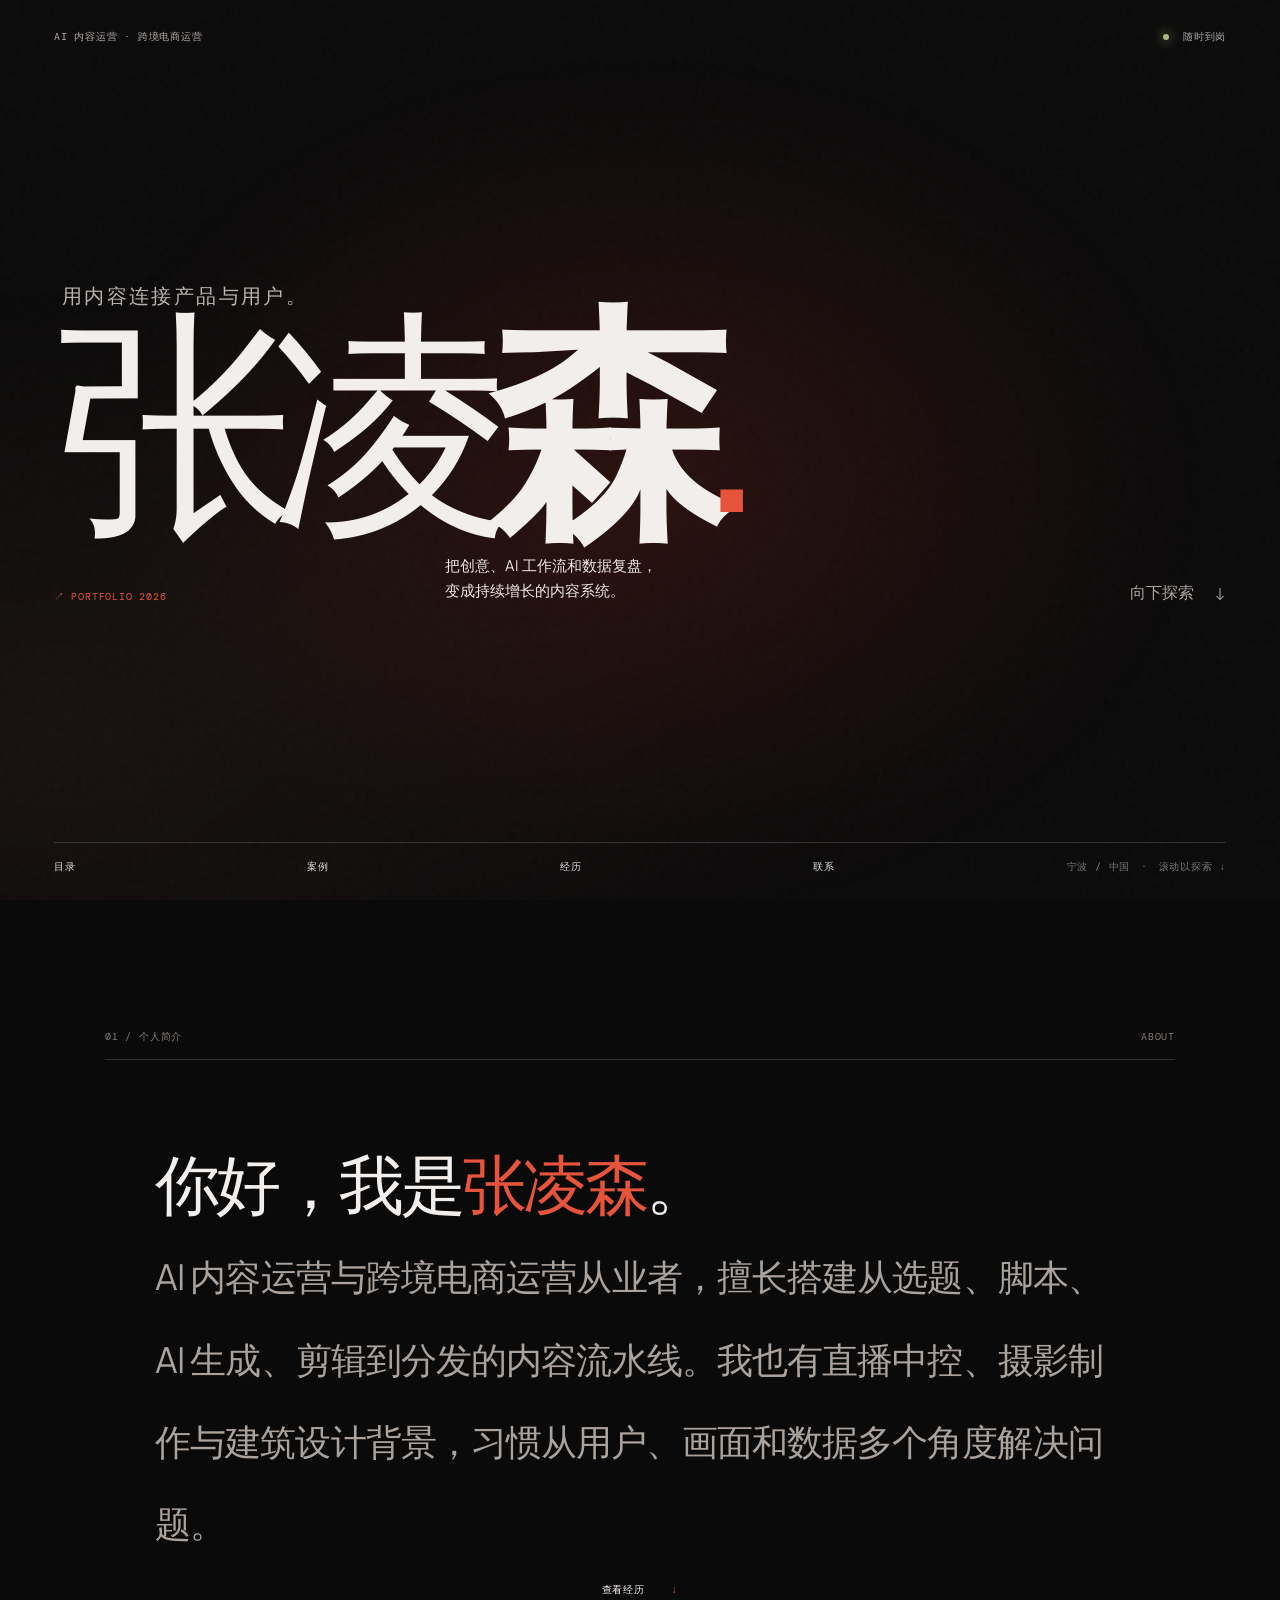
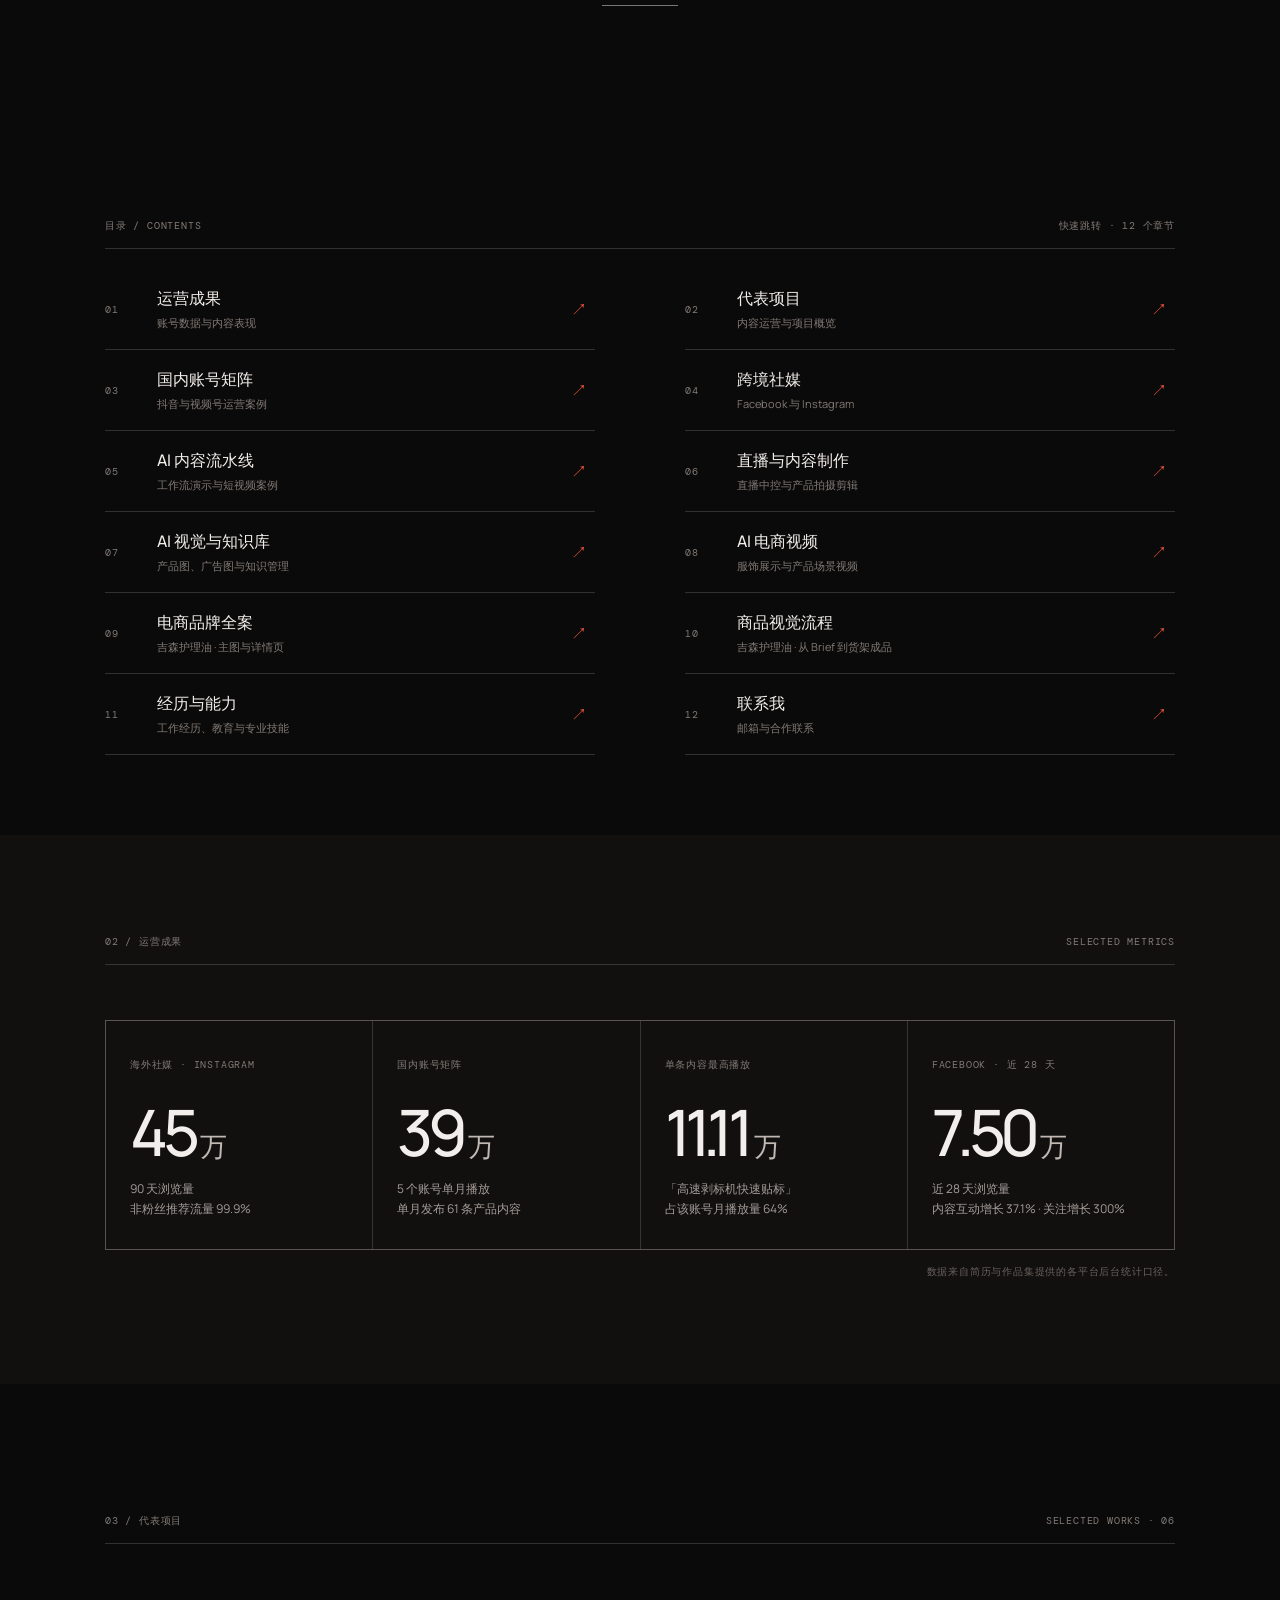
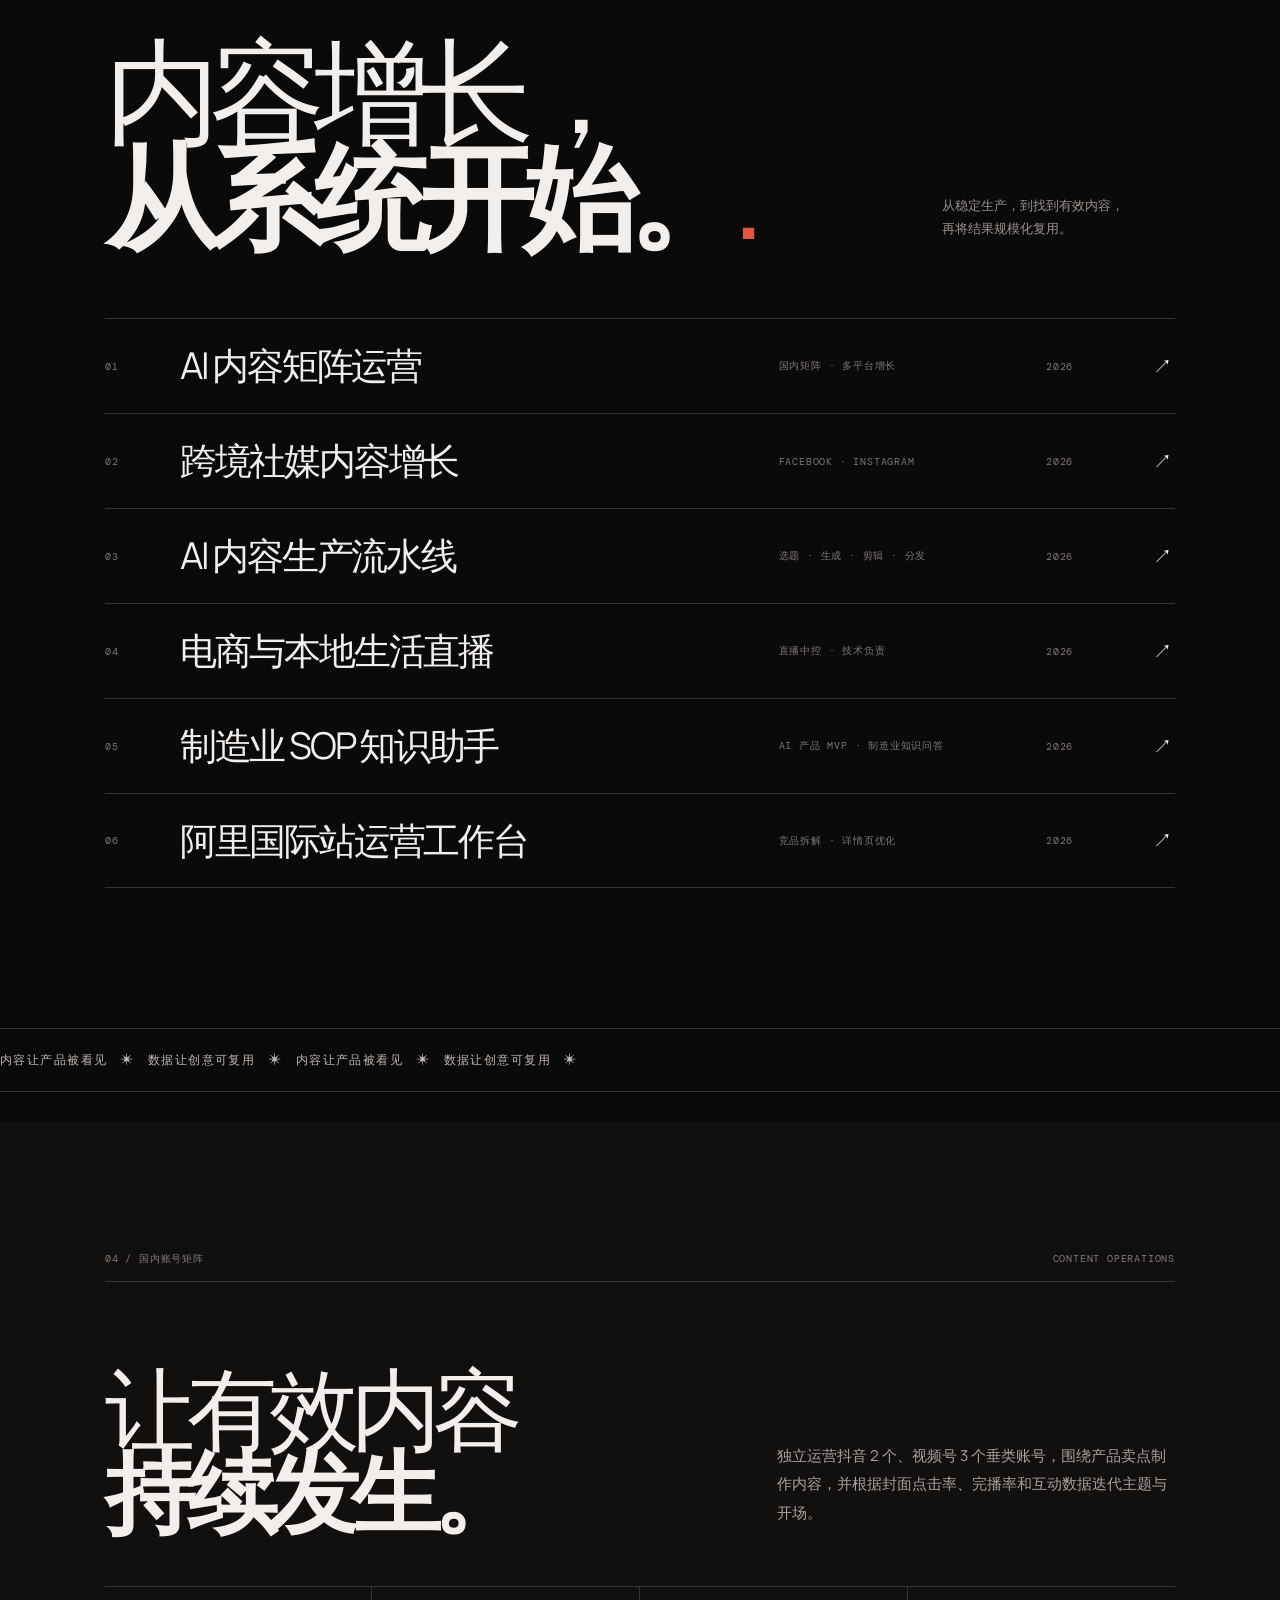
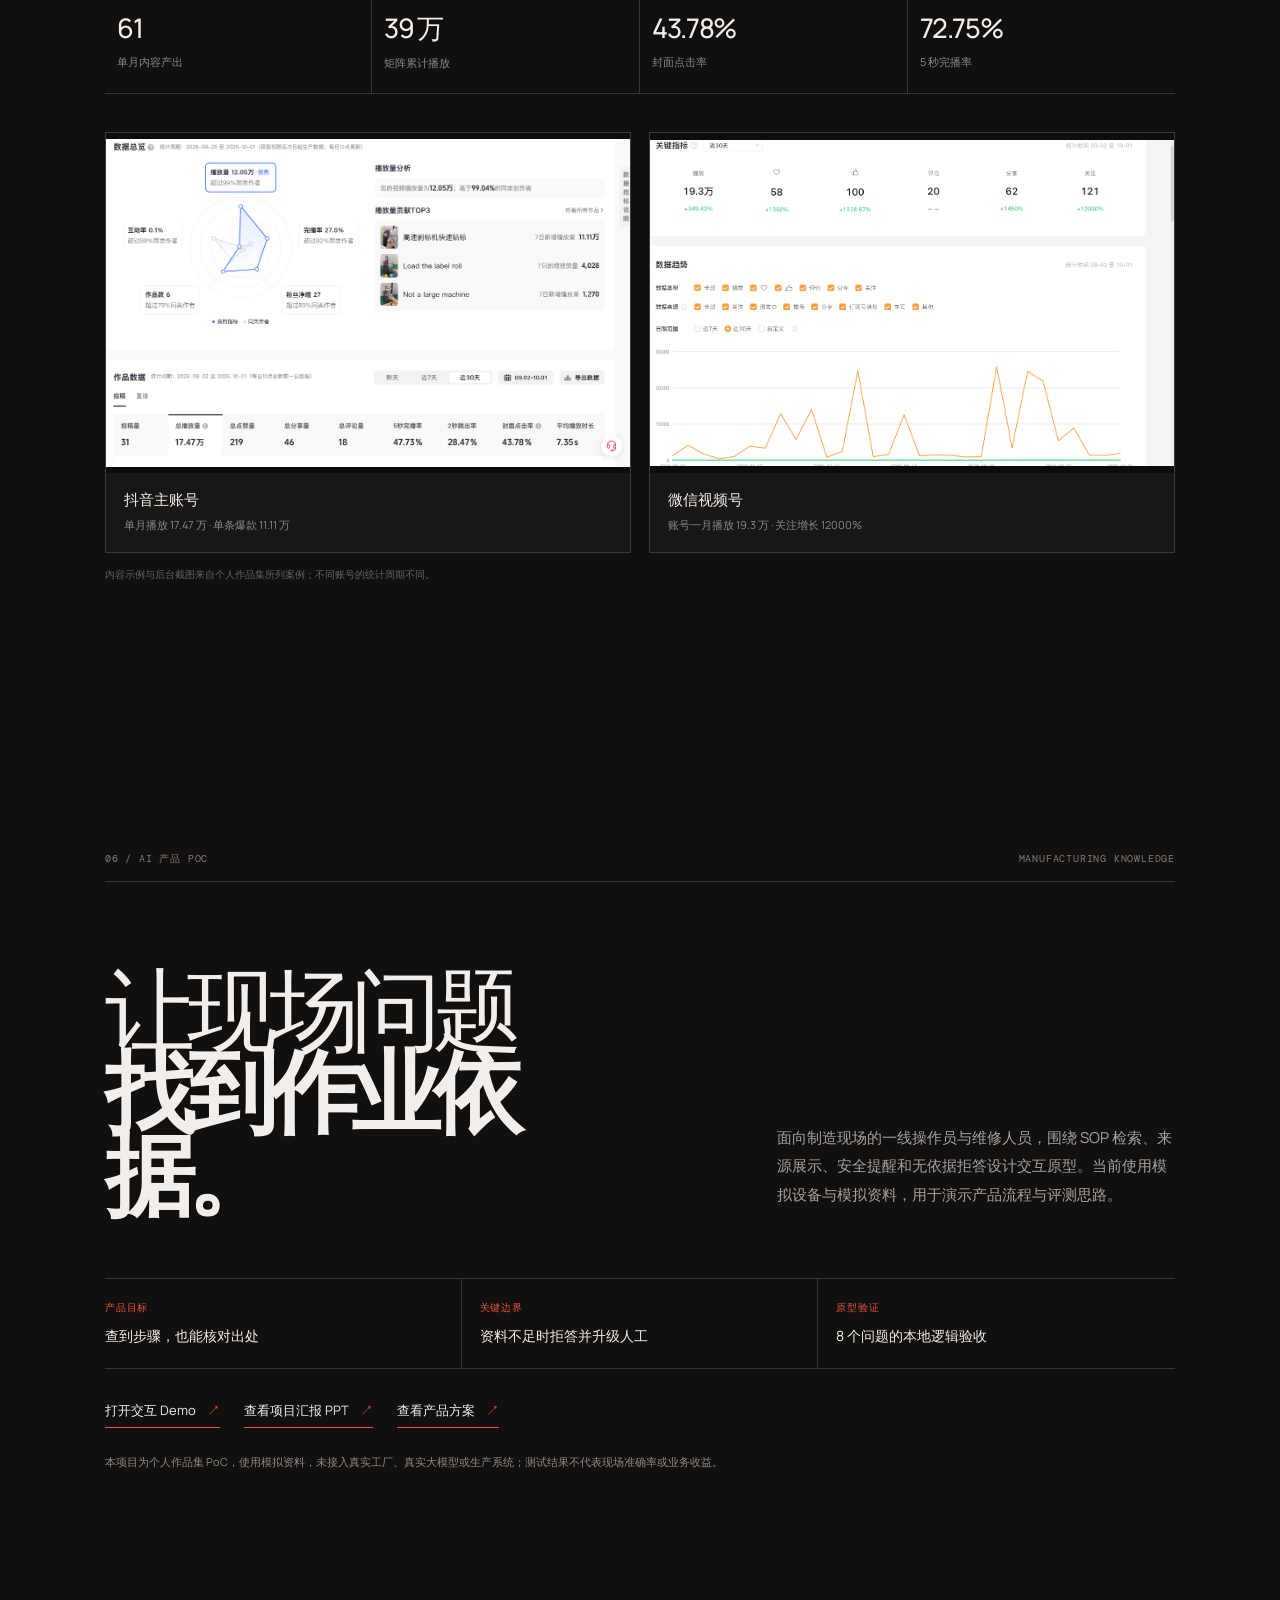
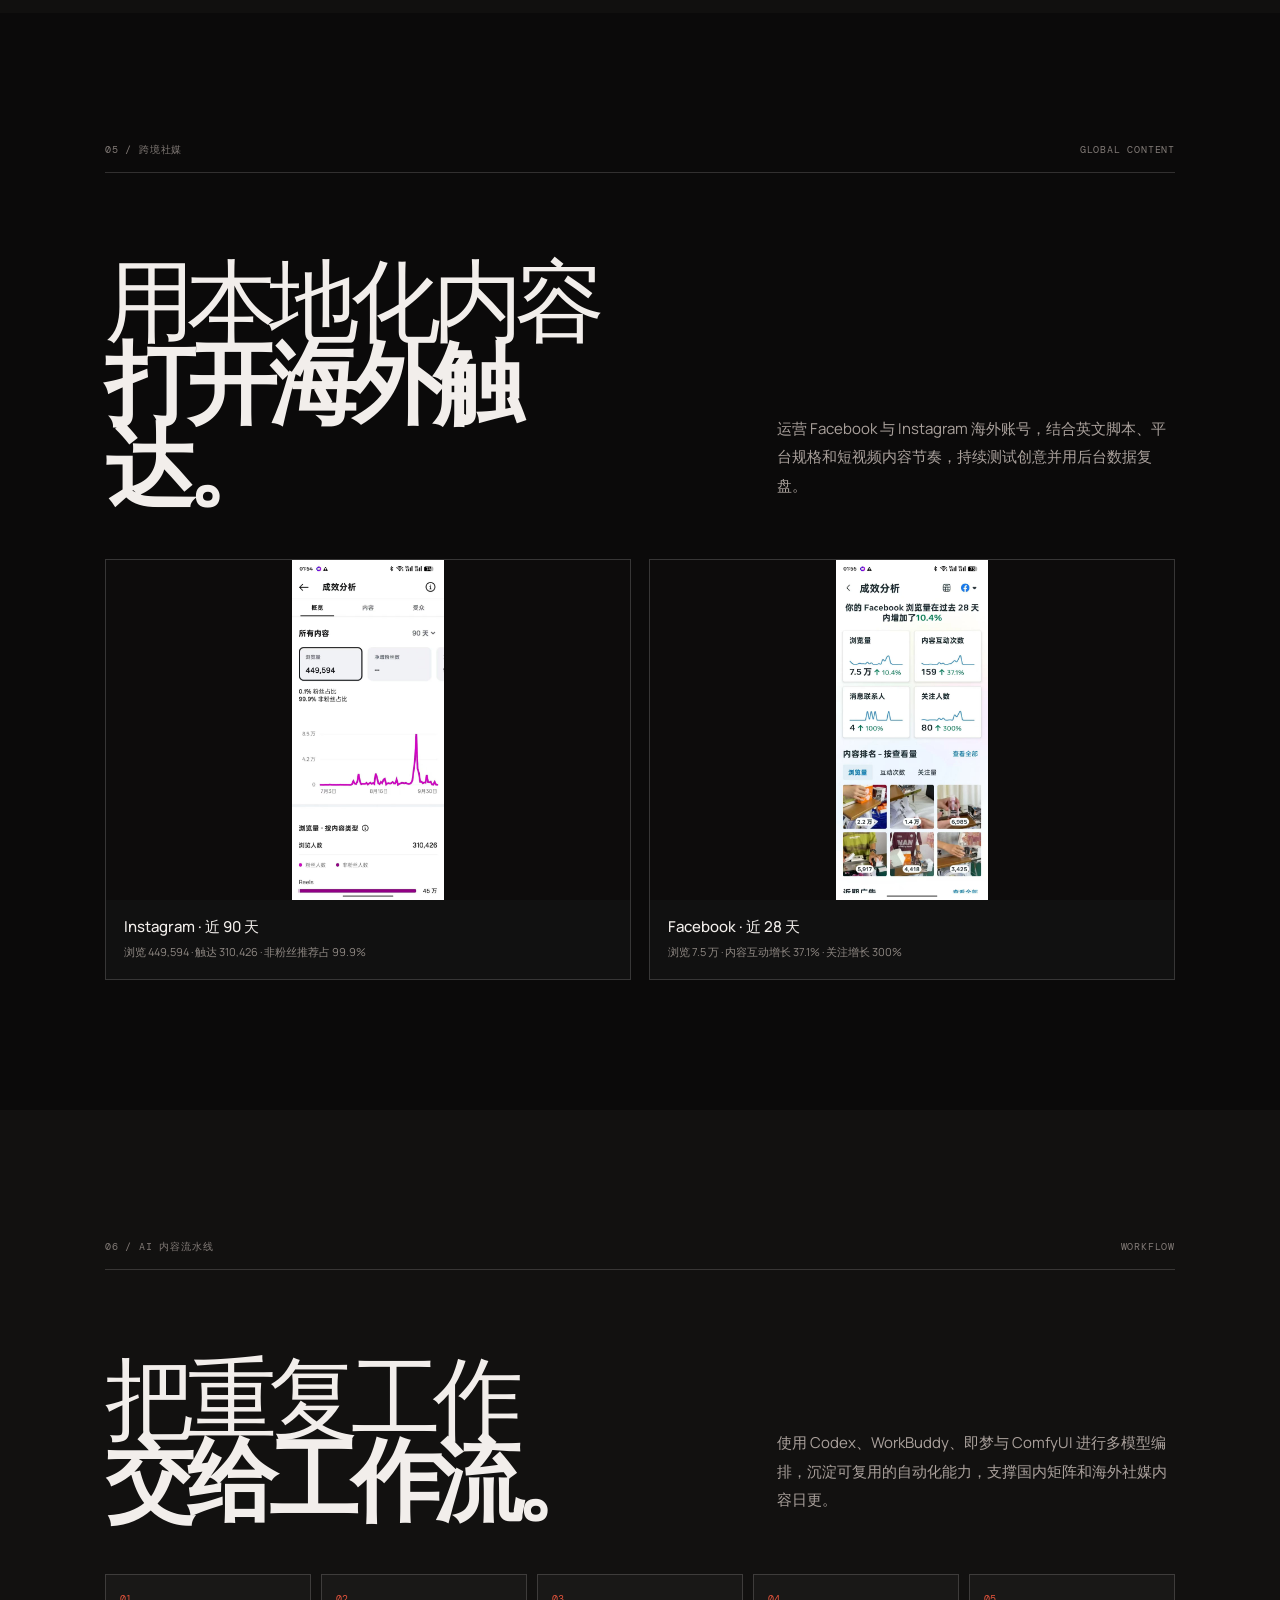
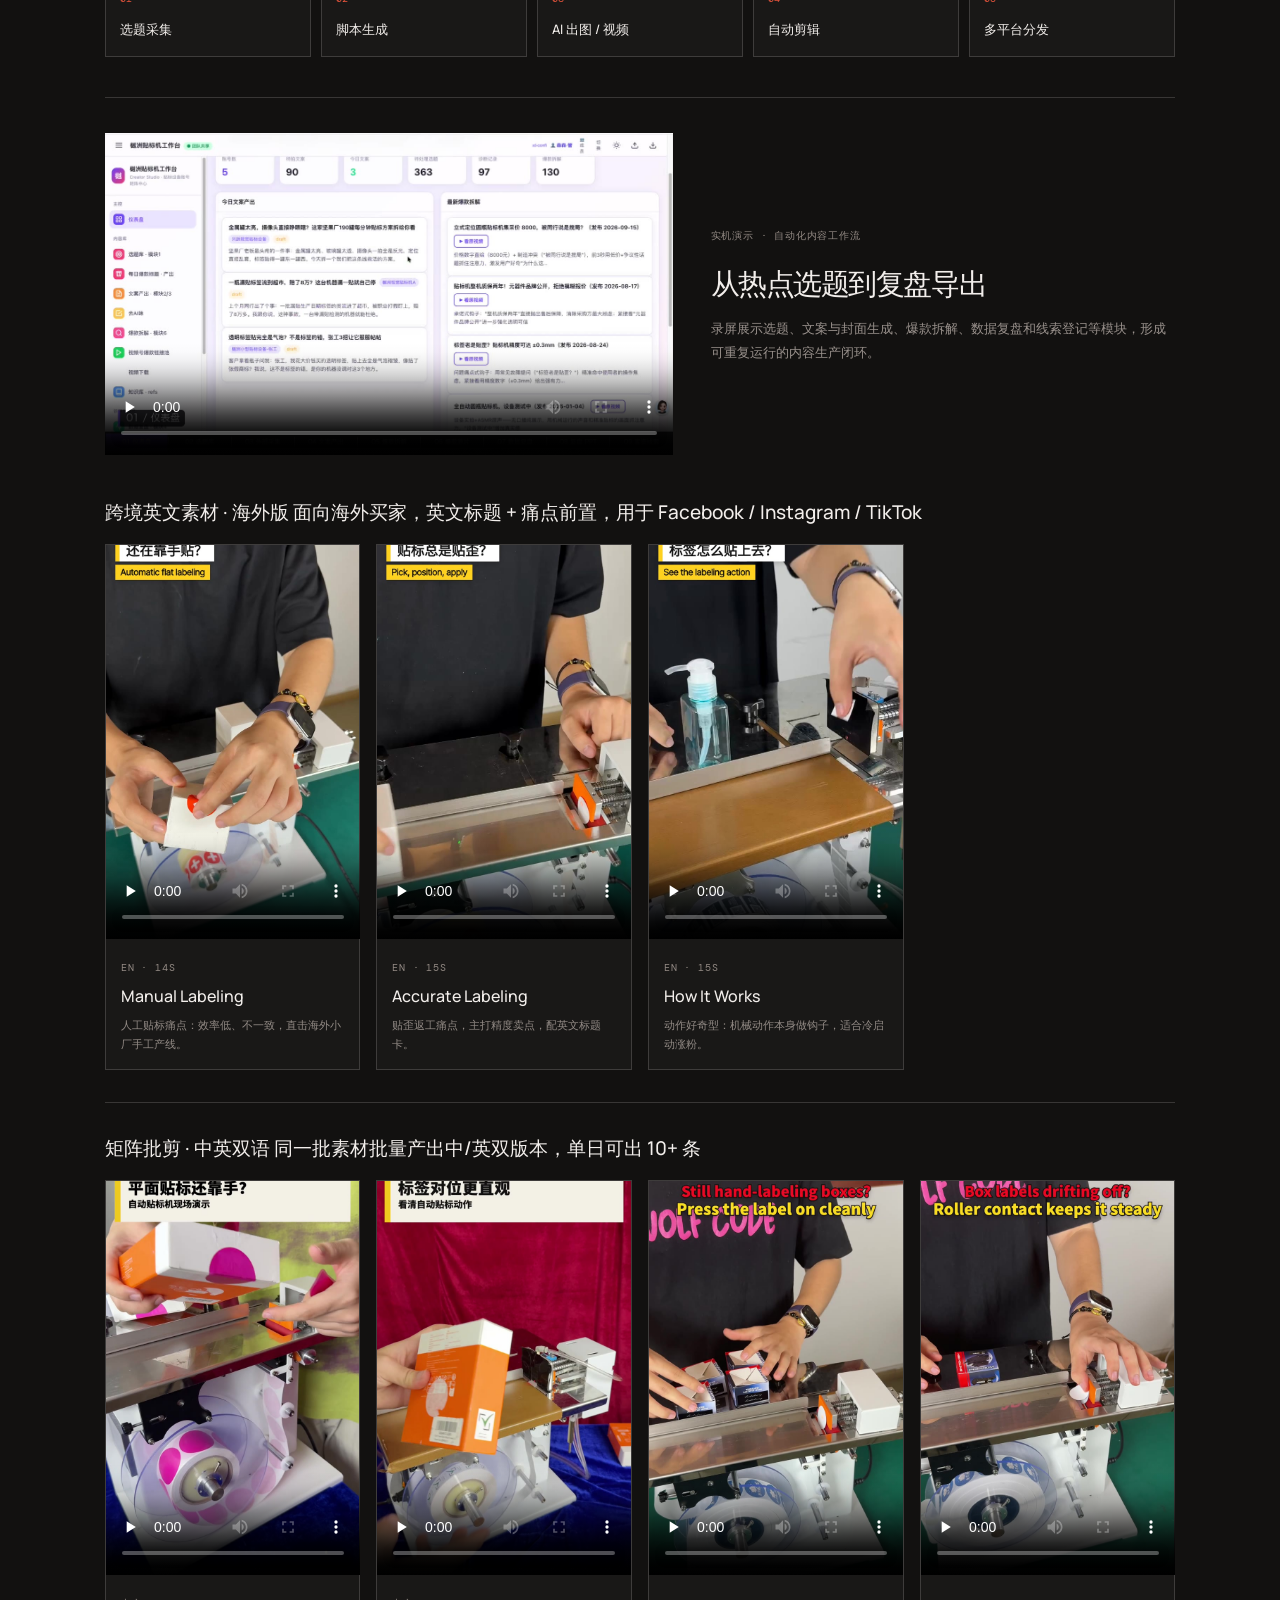
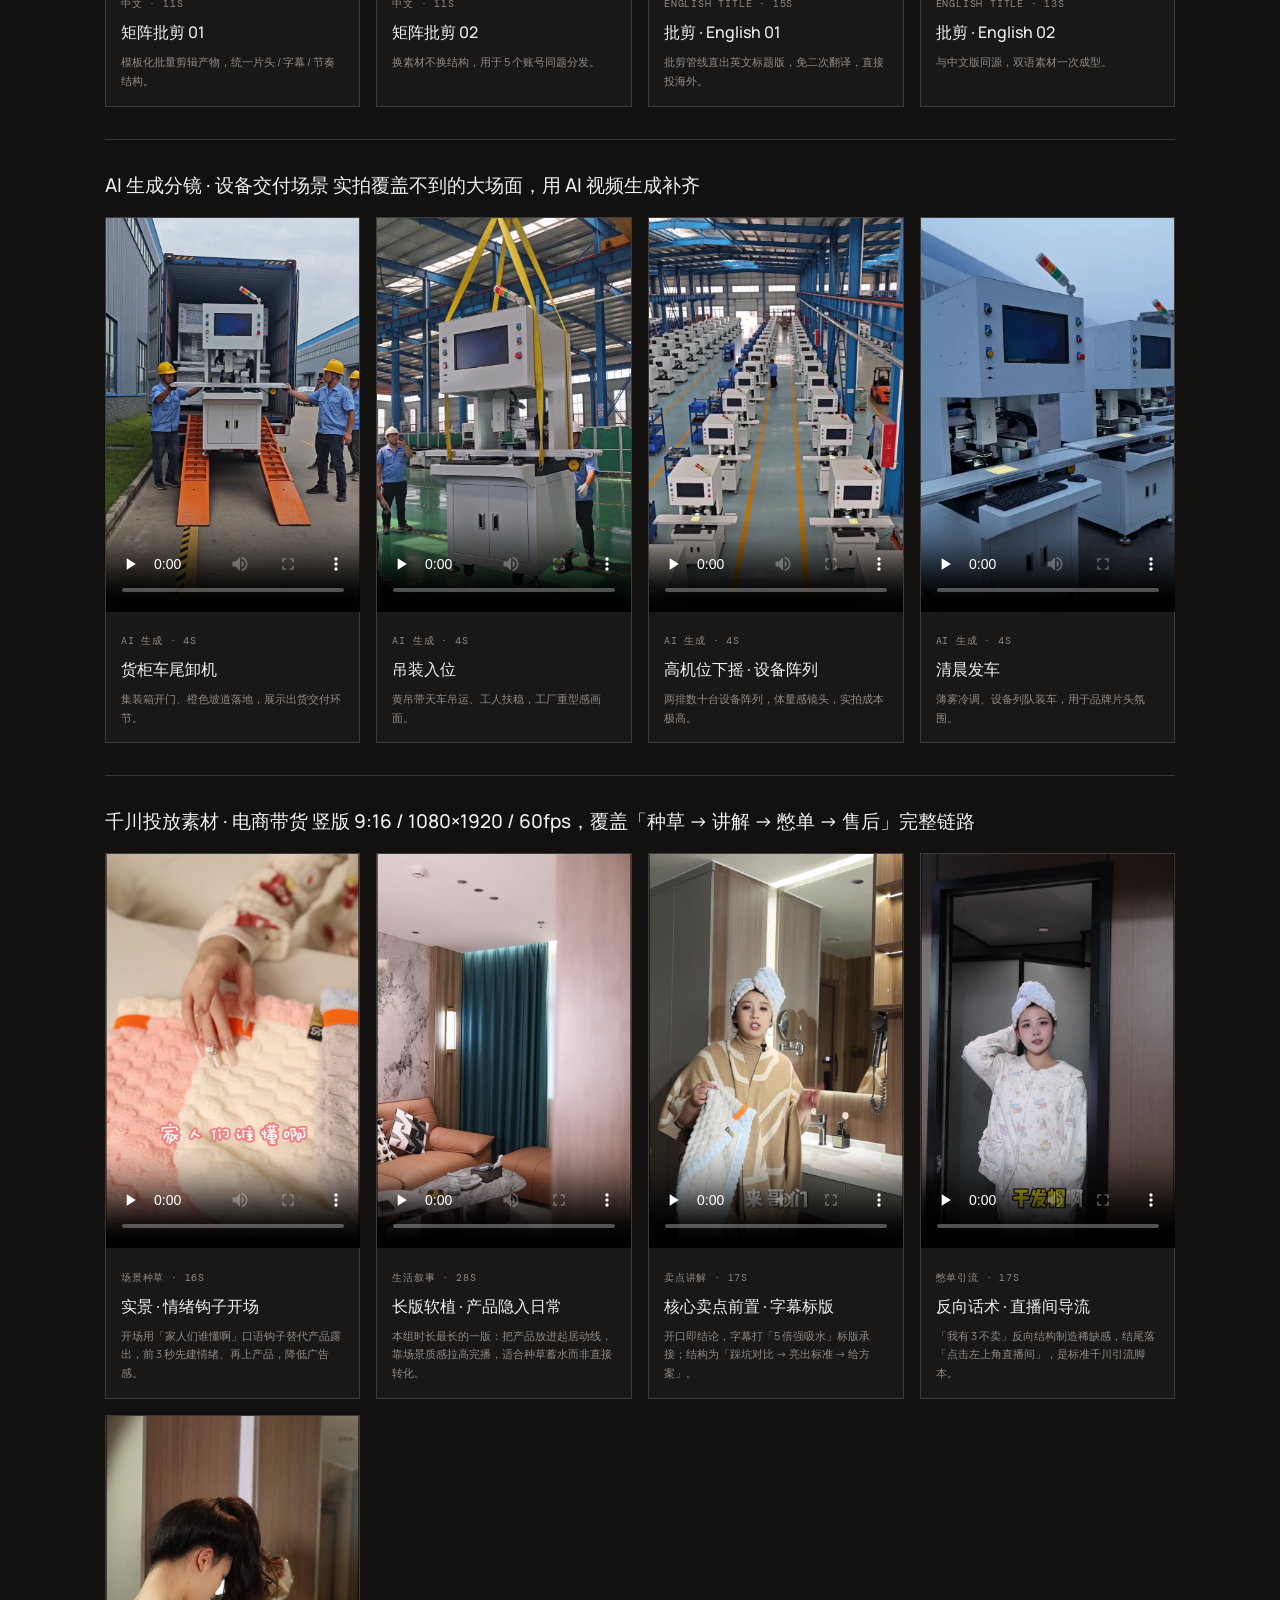
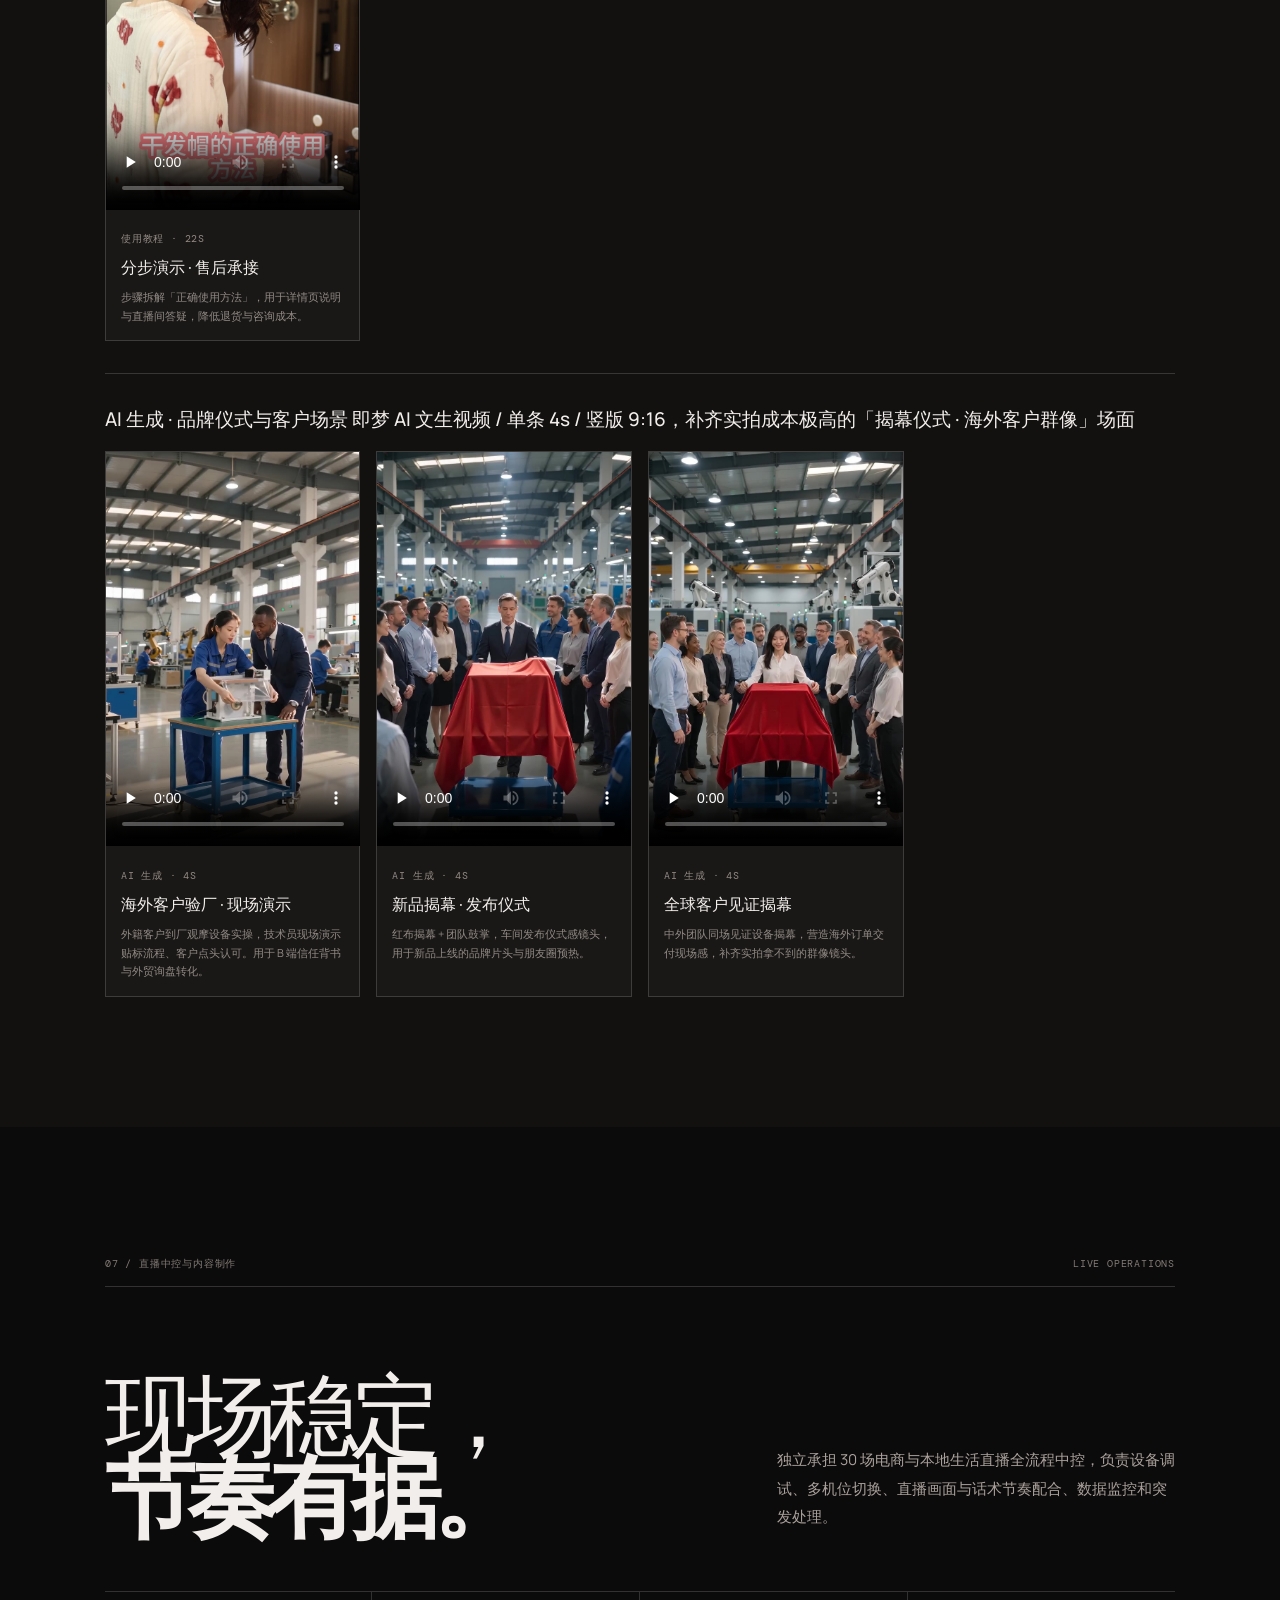
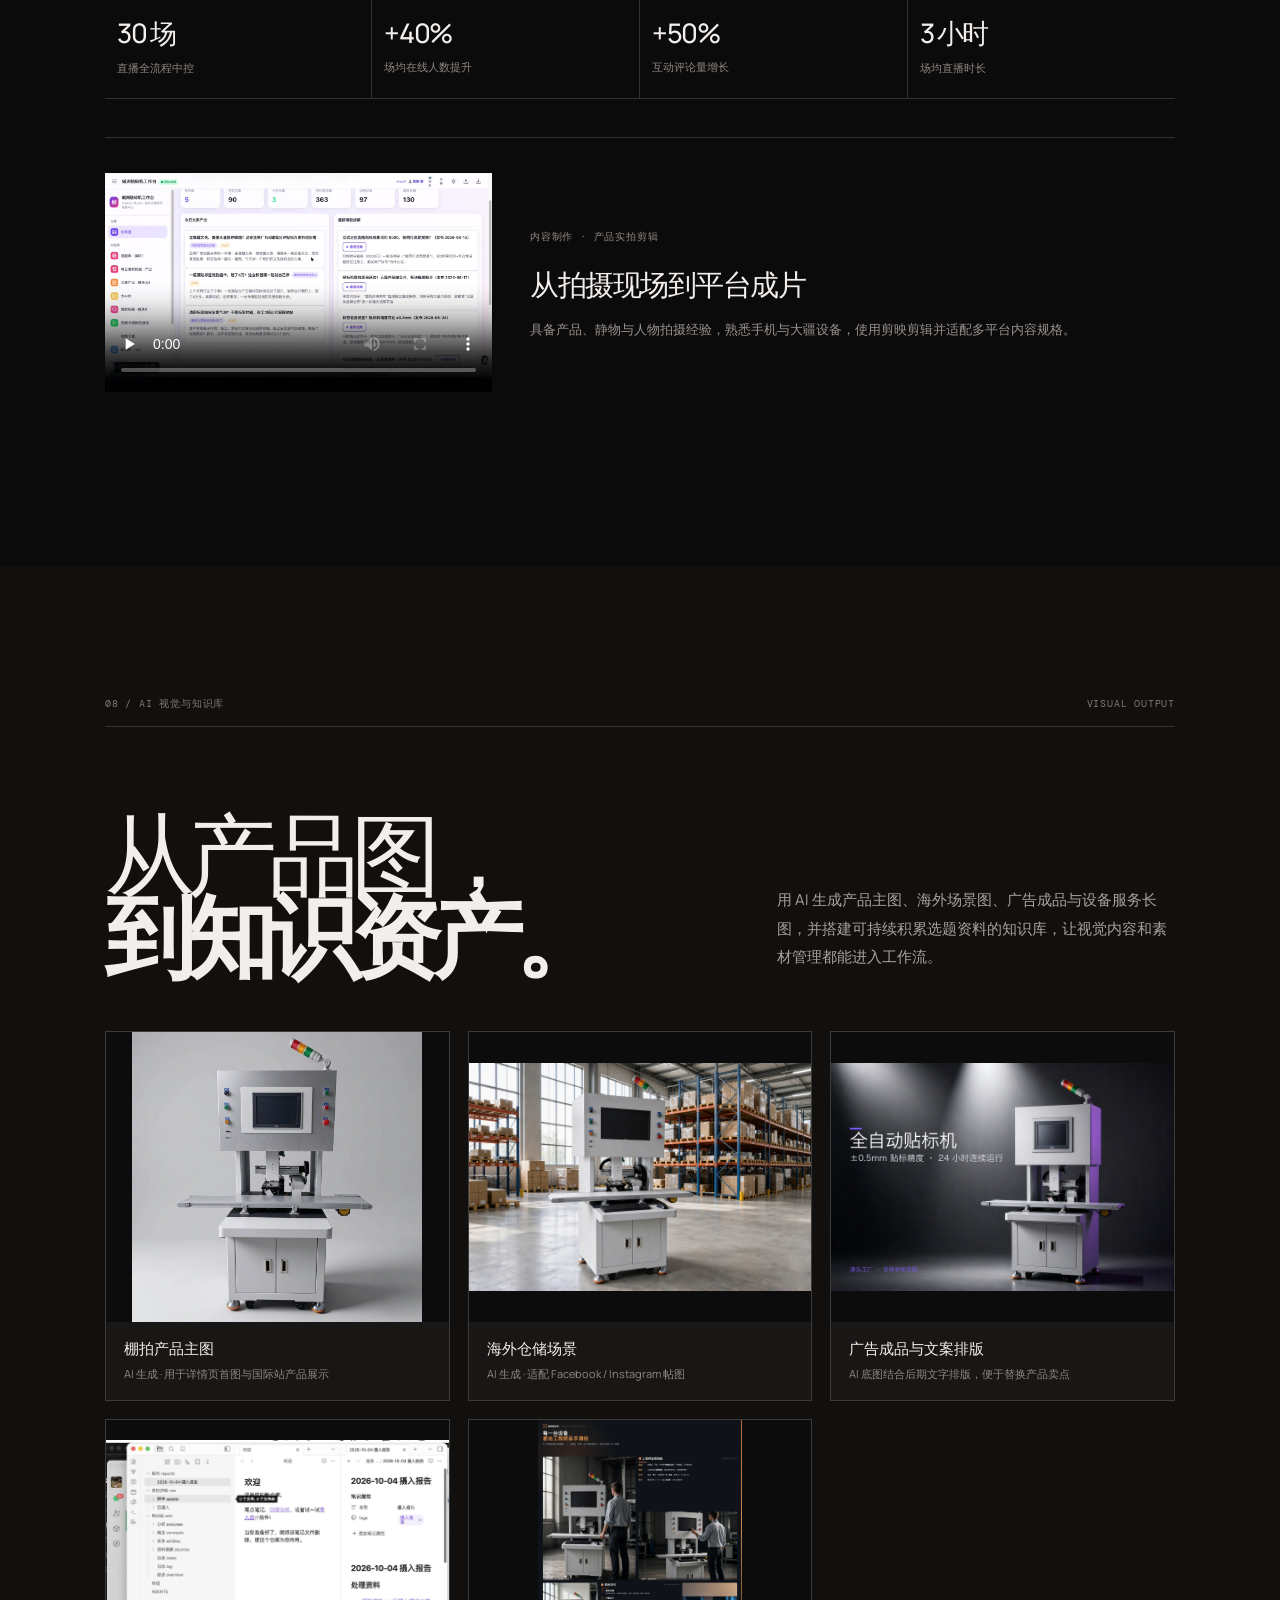
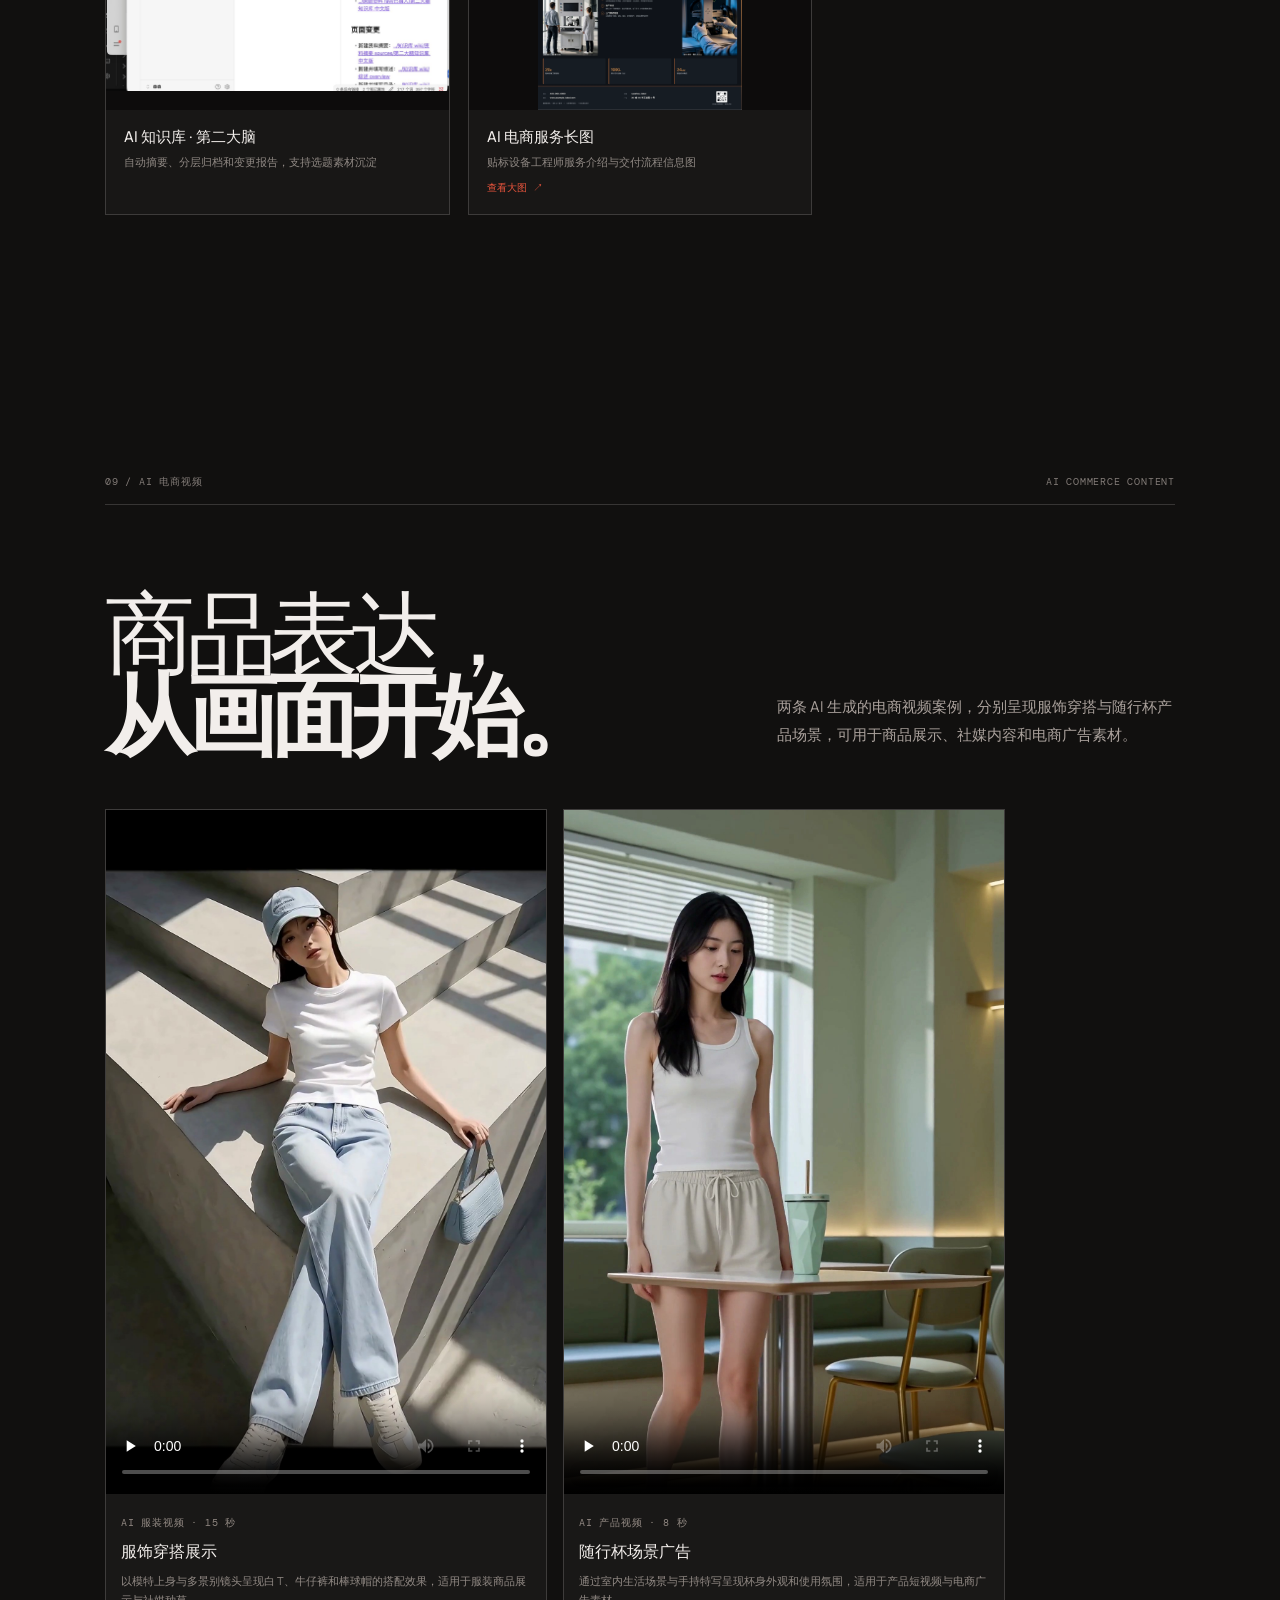
==== commit fb487687: "Add Jisen oil visual workflow case" ====
--- a/index.html
+++ b/index.html
@@ -37,7 +37,7 @@
     </section>
 
     <nav class="contents section-pad" id="contents" aria-label="作品集目录">
-      <div class="section-label mono"><span>目录 / CONTENTS</span><span>快速跳转 · 11 个章节</span></div>
+      <div class="section-label mono"><span>目录 / CONTENTS</span><span>快速跳转 · 12 个章节</span></div>
       <div class="contents-grid">
         <a class="contents-item" href="#results"><span class="mono">01</span><strong>运营成果</strong><small>账号数据与内容表现</small><b>↗</b></a>
         <a class="contents-item" href="#projects"><span class="mono">02</span><strong>代表项目</strong><small>内容运营与项目概览</small><b>↗</b></a>
@@ -48,8 +48,9 @@
         <a class="contents-item" href="#visuals"><span class="mono">07</span><strong>AI 视觉与知识库</strong><small>产品图、广告图与知识管理</small><b>↗</b></a>
         <a class="contents-item" href="#ecommerce"><span class="mono">08</span><strong>AI 电商视频</strong><small>服饰展示与产品场景视频</small><b>↗</b></a>
         <a class="contents-item" href="#brand-case"><span class="mono">09</span><strong>电商品牌全案</strong><small>吉森护理油 · 主图与详情页</small><b>↗</b></a>
-        <a class="contents-item" href="#about"><span class="mono">10</span><strong>经历与能力</strong><small>工作经历、教育与专业技能</small><b>↗</b></a>
-        <a class="contents-item" href="#contact"><span class="mono">11</span><strong>联系我</strong><small>邮箱与合作联系</small><b>↗</b></a>
+        <a class="contents-item" href="#jisen-workflow"><span class="mono">10</span><strong>商品视觉流程</strong><small>吉森护理油 · 从 Brief 到货架成品</small><b>↗</b></a>
+        <a class="contents-item" href="#about"><span class="mono">11</span><strong>经历与能力</strong><small>工作经历、教育与专业技能</small><b>↗</b></a>
+        <a class="contents-item" href="#contact"><span class="mono">12</span><strong>联系我</strong><small>邮箱与合作联系</small><b>↗</b></a>
       </div>
     </nav>
 
@@ -167,8 +168,37 @@
       <p class="small-note">以参考实拍图锁定瓶身外观、材质与标签；未确认的成分、功效和规格信息均不虚构。</p>
     </section>
 
+    <section class="case-section jisen-workflow section-pad" id="jisen-workflow">
+      <div class="section-label mono"><span>11 / 商品视觉流程</span><span>PRODUCT VISUAL WORKFLOW</span></div>
+      <div class="case-intro"><h2 class="reveal">从 Brief，<br><em>到货架成品。</em></h2><p>以吉森护理油实拍图为唯一外观依据，先把货架感写成验收标准，再做三版 AI 构图探索、110px 缩略图盲测、程序化精修，最后放进陈列环境验证。</p></div>
+      <div class="metrics-strip"><div><b>05 步</b><span>可验收制作流程</span></div><div><b>03 版</b><span>差异化构图探索</span></div><div><b>110px</b><span>搜索缩略图盲测</span></div><div><b>2000px</b><span>白底精修交付</span></div></div>
+      <div class="flow workflow-flow">
+        <article class="step"><span>00 · BRIEF</span><b>量化货架标准</b><p>明确纯白背景、产品占比、缩略图识别与自然落地感。</p></article>
+        <article class="step"><span>01 · EXPLORE</span><b>三版构图探索</b><p>分别调整光位、视角和产品占比，验证不同视觉路线。</p></article>
+        <article class="step"><span>02 · BLIND TEST</span><b>110px 缩略图盲测</b><p>以搜索页尺寸对比可识别性，确定 A 版作为精修基版。</p></article>
+        <article class="step"><span>03 · RETOUCH</span><b>程序化 PS 精修</b><p>净化白底、暖色分级、重建接地阴影并输出锐化。</p></article>
+        <article class="step"><span>04 · SHELF READY</span><b>货架陈列验证</b><p>放入零售陈列环境，检查产品是否仍是视觉主体。</p></article>
+      </div>
+      <div class="work-group workflow-group"><h3>构图探索 <span>COMPOSITION EXPLORATION · 3 DIRECTIONS</span></h3><div class="image-grid workflow-explorations">
+        <figure class="proof-card"><img loading="lazy" decoding="async" src="assets/zhang/jisen-workflow/explore_A.webp" alt="吉森护理油构图探索 A：正面居中、柔和棚拍"><figcaption><b>A · 正面居中</b><span>柔和棚拍 · 产品占比约 80% · 标准稳妥，缩略图可读性高</span></figcaption></figure>
+        <figure class="proof-card"><img loading="lazy" decoding="async" src="assets/zhang/jisen-workflow/explore_B.webp" alt="吉森护理油构图探索 B：微侧角度与轮廓光"><figcaption><b>B · 微侧轮廓光</b><span>约 15° 侧角 · 强调玻璃边缘 · 冲击力强但产品比例略有偏移</span></figcaption></figure>
+        <figure class="proof-card"><img loading="lazy" decoding="async" src="assets/zhang/jisen-workflow/explore_C.webp" alt="吉森护理油构图探索 C：正面顶光与大留白"><figcaption><b>C · 正面大留白</b><span>顶光渐变 · 画面克制 · 缩略图中产品偏小</span></figcaption></figure>
+      </div></div>
+      <div class="work-group workflow-group"><h3>盲测与精修 <span>THUMBNAIL TEST · RETOUCH</span></h3>
+        <figure class="proof-card workflow-wide"><img loading="lazy" decoding="async" src="assets/zhang/jisen-workflow/00_blindtest.webp" alt="吉森护理油三版构图与精修稿 110px 缩略图盲测对比"><figcaption><b>110px 缩略图盲测</b><span>A 版外观还原度与标签识别清晰，精修后以它为基版；吸收 B 版轮廓光思路，淘汰缩略图识别较弱的 C 版。</span></figcaption></figure>
+        <div class="image-grid workflow-retouch">
+          <figure class="proof-card"><img loading="lazy" decoding="async" src="assets/zhang/jisen-workflow/01_refined_final.webp" alt="吉森护理油白底精修终稿，2000乘2000像素"><figcaption><b>白底精修终稿</b><span>2000×2000 · 边框实测纯白 · 产品高度占比 81.8%</span></figcaption></figure>
+          <figure class="proof-card"><img loading="lazy" decoding="async" src="assets/zhang/jisen-workflow/02_refined_compare.webp" alt="吉森护理油精修前后对比"><figcaption><b>精修前后对比</b><span>净化背景 · 增强琥珀色层次 · 重建自然接地阴影</span></figcaption></figure>
+        </div>
+      </div>
+      <div class="work-group workflow-group"><h3>货架陈列验证 <span>SHELF READY · 1024×1024</span></h3>
+        <figure class="proof-card workflow-shelf"><img loading="lazy" decoding="async" src="assets/zhang/jisen-workflow/03_shelf_ready.webp" alt="吉森护理油置于暖色零售货架环境中的成品展示"><figcaption><b>货架感成品</b><span>以暖色陈列环境验证视觉主体与产品辨识度，可用于详情页或 A+ 首屏。</span></figcaption></figure>
+      </div>
+      <p class="small-note">全程以提供的实拍图锁定瓶身、瓶盖、液体与标签外观；不添加未经确认的成分、功效或产品信息。</p>
+    </section>
+
     <section class="about section-pad" id="about">
-      <div class="section-label mono"><span>11 / 经历与能力</span><span>EXPERIENCE</span></div>
+      <div class="section-label mono"><span>12 / 经历与能力</span><span>EXPERIENCE</span></div>
       <div class="about-grid"><h2 class="reveal">跨过不同领域，<br><em>保持创造力。</em></h2><p class="about-desc">内容、直播、影像与空间设计的经历，让我既能拆解传播目标，也能亲自完成从脚本到画面的落地。</p></div>
       <div class="timeline">
         <article class="timeline-item"><span class="date mono">2026.06 — 2026.09</span><div><h3>AI 内容矩阵运营</h3><p>内容运营 · AI 工作流搭建</p><ul><li>运营 5 个垂类账号，单月产出 61 条，累计播放 39 万。</li><li>搭建选题、脚本、AI 生成、自动剪辑与多平台分发流水线。</li><li>跟踪完播率与封面点击率，持续优化主题和内容开场。</li></ul></div></article>
@@ -186,7 +216,7 @@
     </section>
 
     <section class="contact section-pad" id="contact">
-      <div class="section-label mono"><span>12 / 联系我</span><span>CONTACT</span></div>
+      <div class="section-label mono"><span>13 / 联系我</span><span>CONTACT</span></div>
       <p class="contact-lead reveal">期待新的机会与合作。</p><h2 class="reveal">一起做好内容<span class="accent">.</span></h2>
       <a class="email-link" href="mailto:598850719@qq.com">598850719@qq.com <span>↗</span></a>
       <div class="contact-bottom mono"><span>随时到岗 · 宁波</span></div>
--- a/style.css
+++ b/style.css
@@ -9,3 +9,4 @@
 .sop-summary{display:grid;grid-template-columns:repeat(3,1fr);border-top:1px solid var(--line);border-bottom:1px solid var(--line);margin:10px 0 32px}.sop-summary>div{padding:22px 18px;border-right:1px solid var(--line)}.sop-summary>div:first-child{padding-left:0}.sop-summary>div:last-child{border-right:0}.sop-summary b,.sop-summary span{display:block}.sop-summary b{font:10px var(--mono);letter-spacing:.08em;color:var(--red);margin-bottom:11px}.sop-summary span{font-size:14px;color:var(--fg)}.sop-links{display:flex;gap:24px;flex-wrap:wrap;margin:24px 0}.sop-links a{font-size:13px;border-bottom:1px solid var(--red);padding:0 0 7px}.sop-links a span{color:var(--red);margin-left:8px}.sop-case .small-note{max-width:850px;color:var(--muted);font-size:11px;line-height:1.8}@media(max-width:800px){.sop-summary{grid-template-columns:1fr}.sop-summary>div{border-right:0;border-bottom:1px solid var(--line);padding:16px 0}.sop-summary>div:last-child{border-bottom:0}.sop-links{flex-direction:column;gap:15px}}
 @media(prefers-reduced-motion:reduce){*,*::before,*::after{scroll-behavior:auto!important;animation-duration:.01ms!important;animation-iteration-count:1!important;transition-duration:.01ms!important}}
 .brand-gallery-grid{gap:12px;margin-top:18px}.brand-main-grid{grid-template-columns:repeat(5,minmax(0,1fr))}.brand-detail-grid{grid-template-columns:repeat(4,minmax(0,1fr))}.brand-image-link{display:block}.brand-gallery-grid .proof-card img{height:auto;aspect-ratio:1/1;object-fit:cover}.brand-detail-grid .proof-card img{aspect-ratio:3/4}.brand-gallery-grid figcaption{padding:12px}.brand-gallery-grid figcaption b{font-size:12px}.brand-gallery-grid figcaption span{font-size:10px}.brand-work-group{padding-top:24px;margin-top:24px}.brand-work-group:first-of-type{border-top:0;padding-top:0;margin-top:0}@media(max-width:800px){.brand-main-grid,.brand-detail-grid{grid-template-columns:repeat(2,minmax(0,1fr))}}@media(max-width:480px){.brand-main-grid,.brand-detail-grid{grid-template-columns:repeat(2,minmax(0,1fr))}}
+.workflow-group{padding-top:26px;margin-top:26px}.workflow-group:first-of-type{padding-top:0;margin-top:0;border:0}.workflow-explorations{grid-template-columns:repeat(3,minmax(0,1fr))}.workflow-wide{max-width:100%;margin-bottom:18px}.workflow-wide img{height:auto;max-height:420px}.workflow-retouch{grid-template-columns:repeat(2,minmax(0,1fr))}.workflow-retouch .proof-card img,.workflow-shelf img{height:auto;max-height:560px;object-fit:contain}.workflow-flow p{font-size:11px;line-height:1.65;color:#8f8883;margin:10px 0 0}@media(max-width:800px){.workflow-explorations{grid-template-columns:repeat(2,minmax(0,1fr))}}@media(max-width:480px){.workflow-explorations,.workflow-retouch{grid-template-columns:1fr}.workflow-wide img{max-height:none}}
